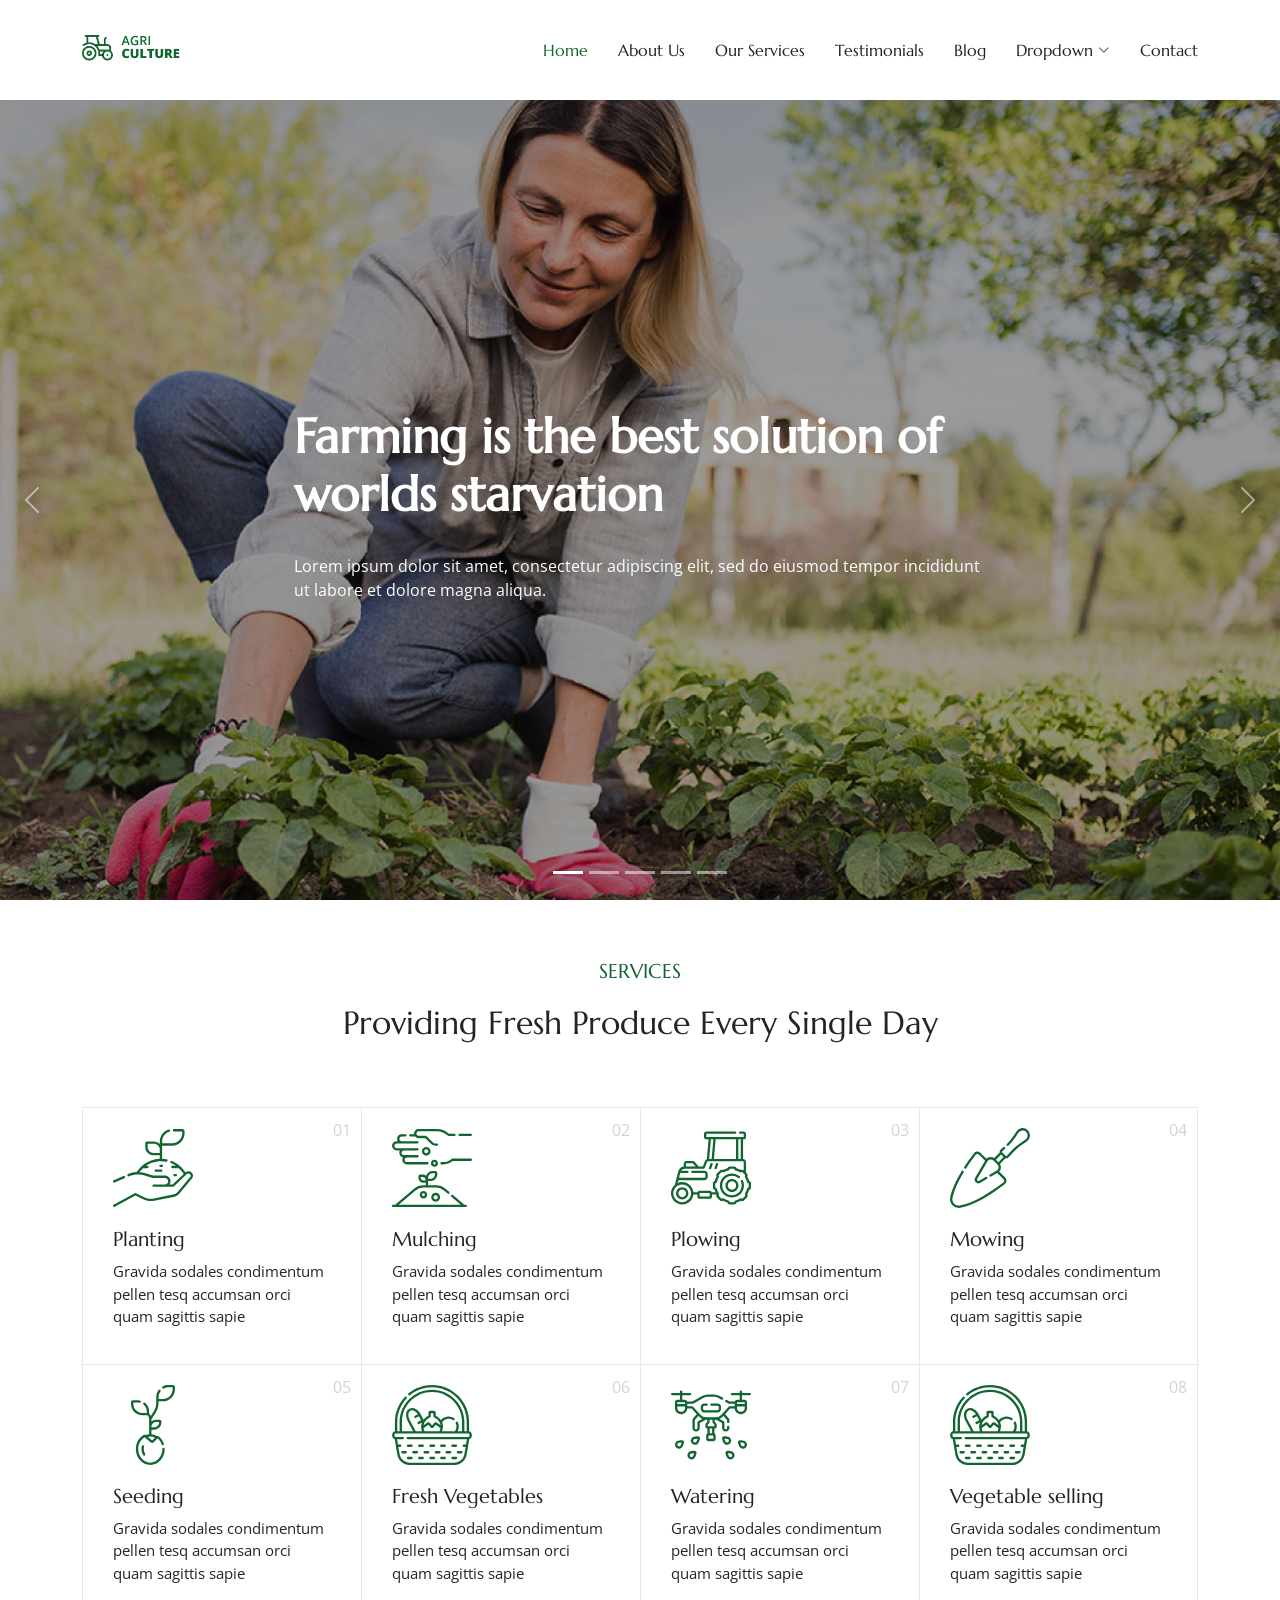
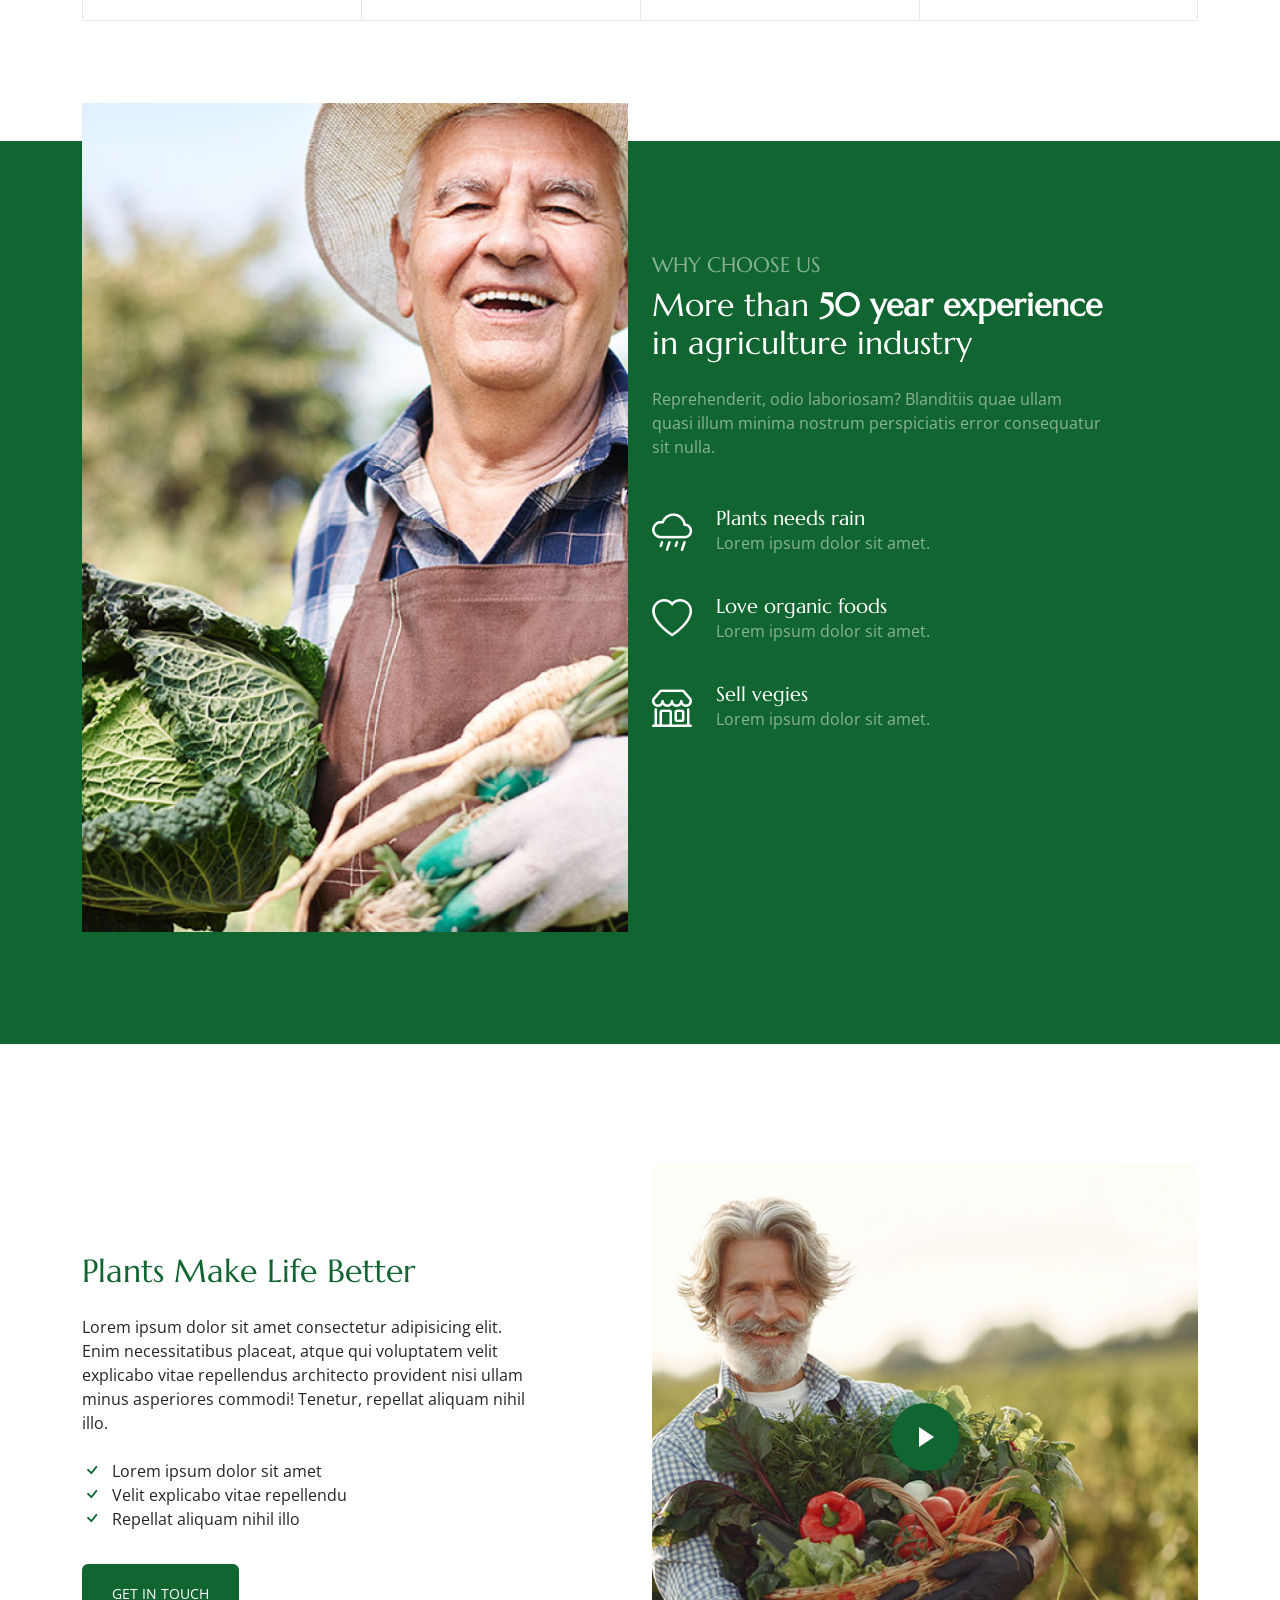
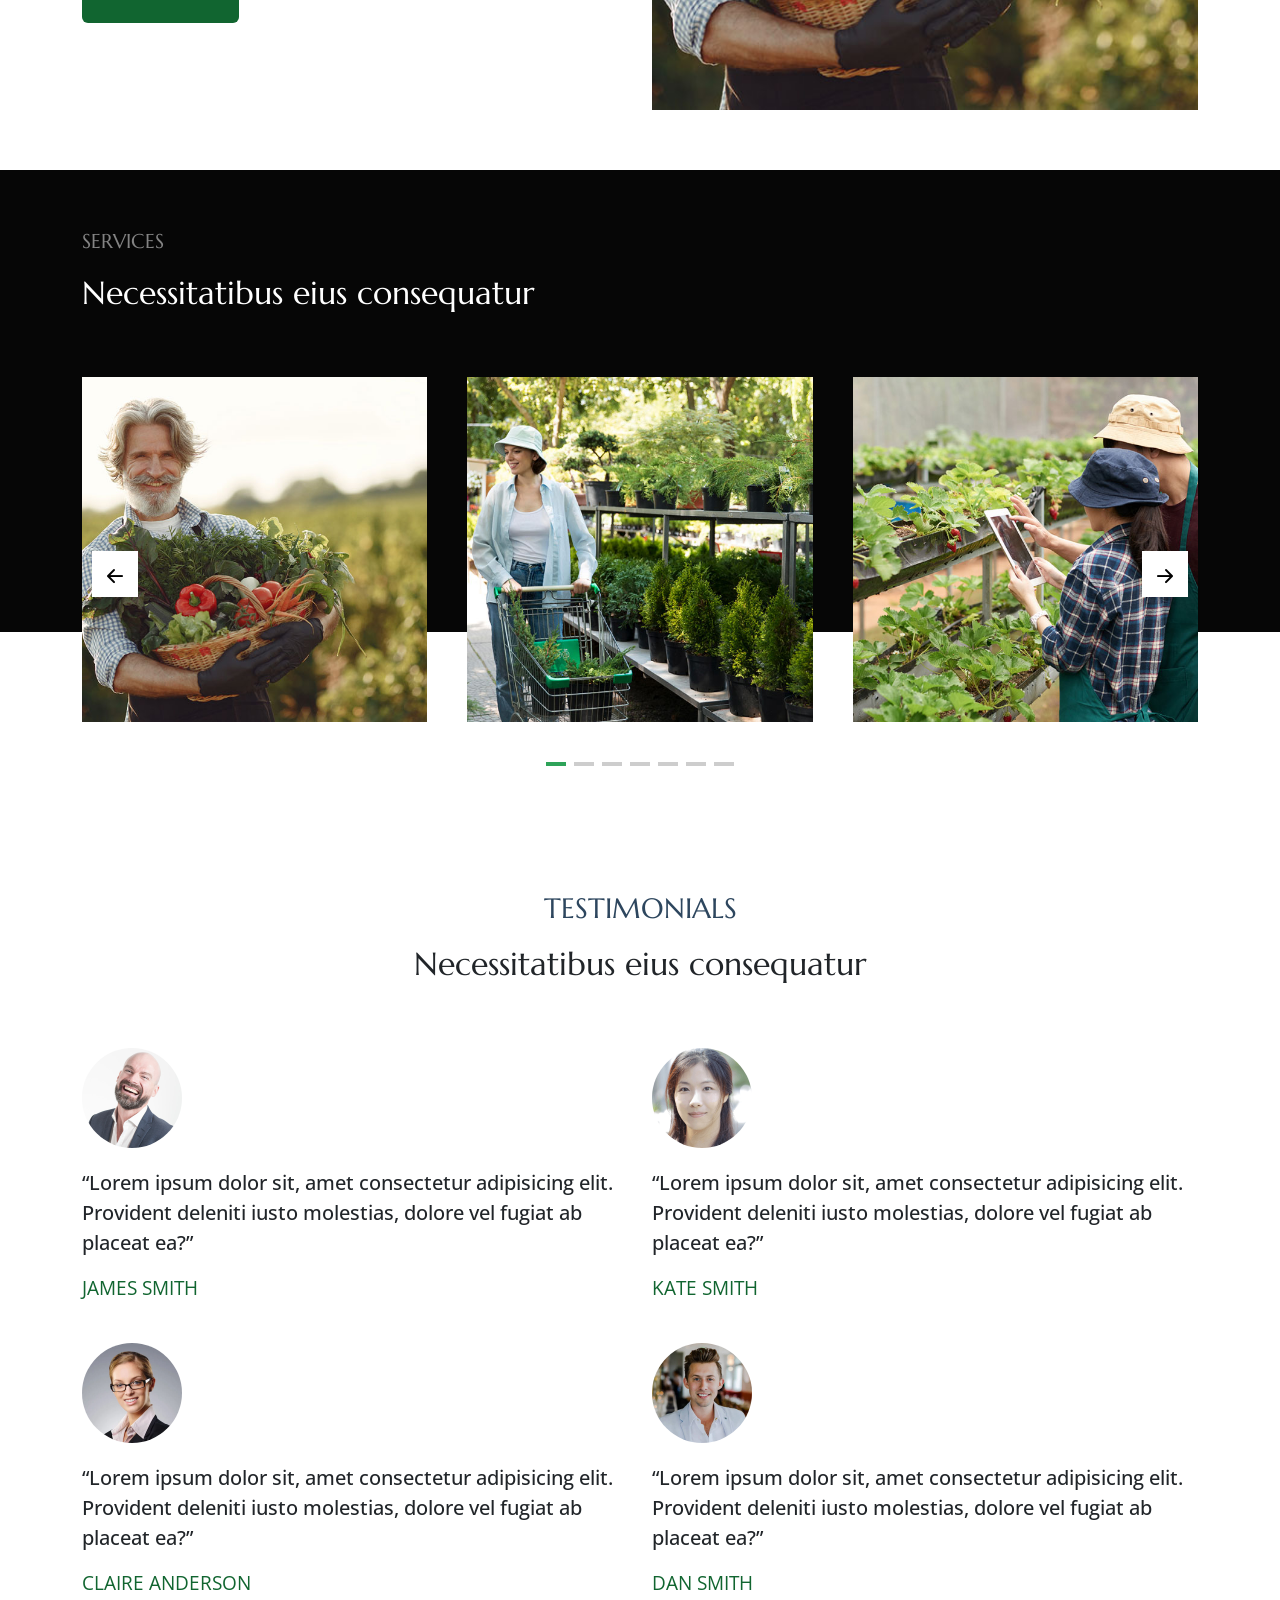
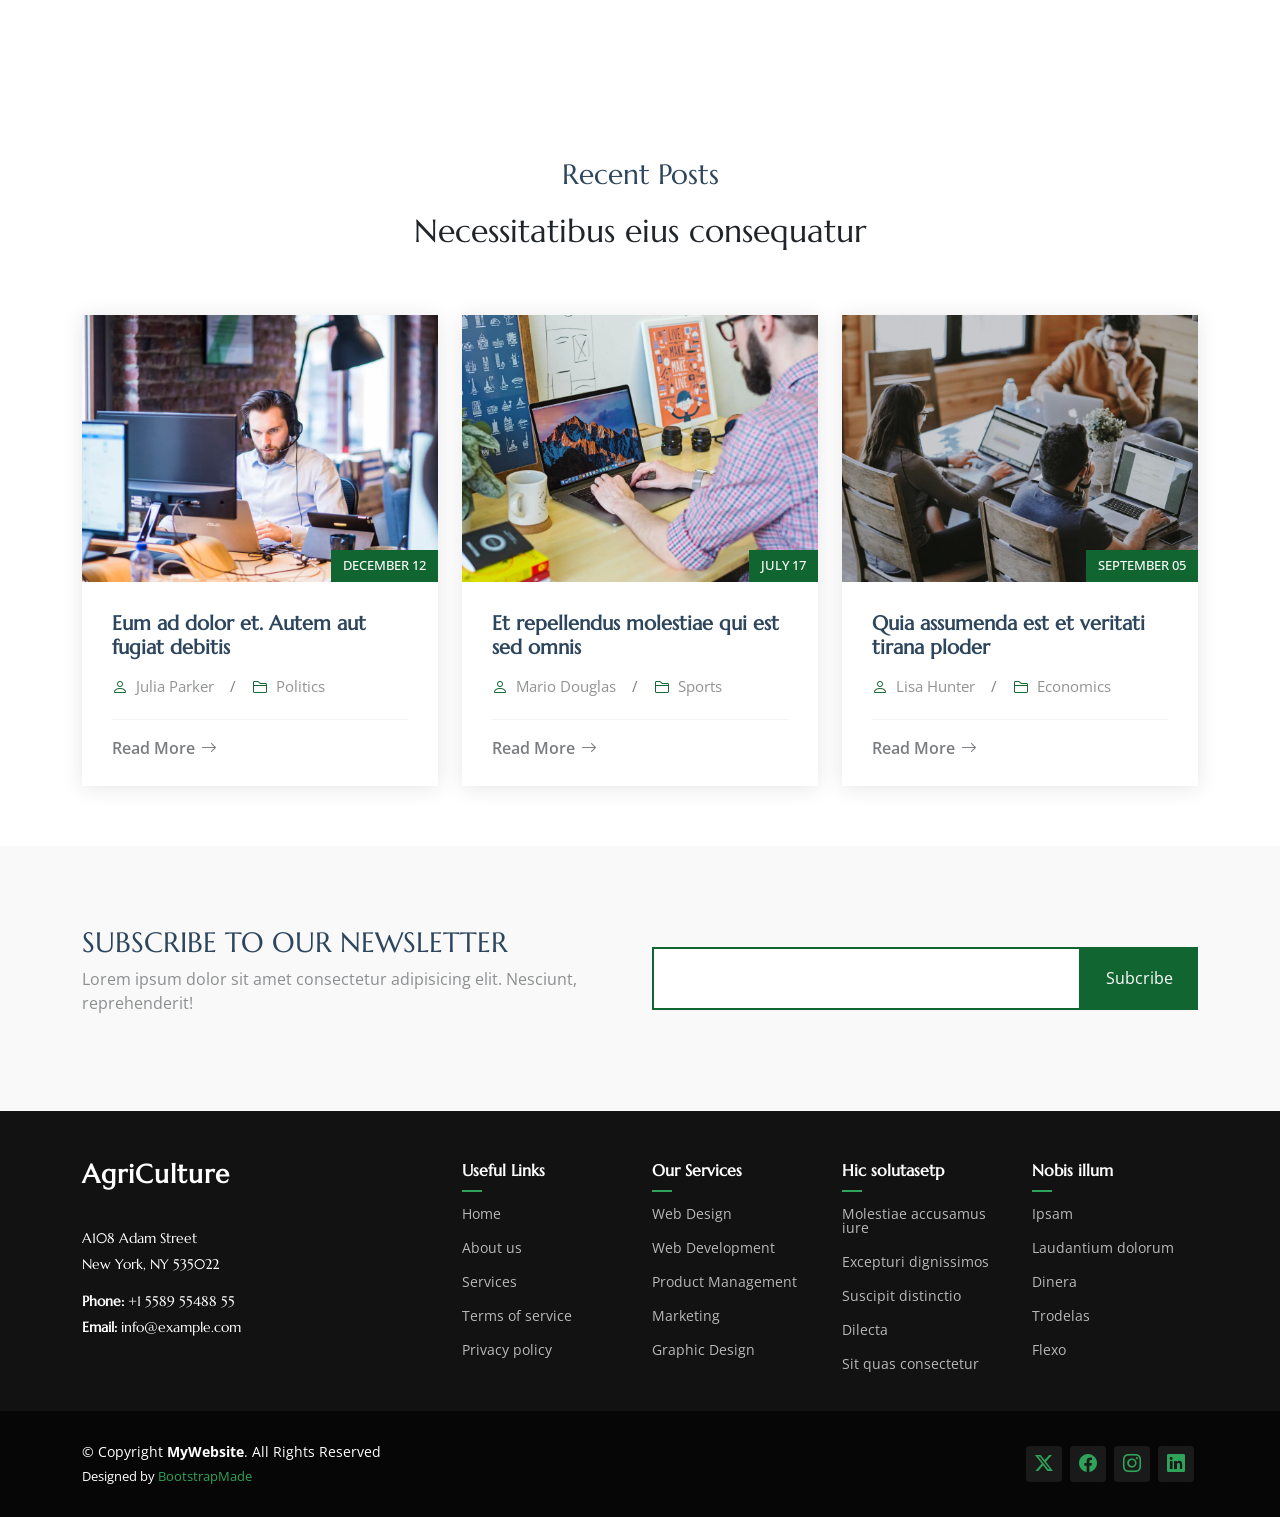
==== index.html @ e3c601e4 "main" ====
<!DOCTYPE html>
<html lang="en">

<head>
  <meta charset="utf-8">
  <meta content="width=device-width, initial-scale=1.0" name="viewport">
  <title>Index - AgriCulture Bootstrap Template</title>
  <meta content="" name="description">
  <meta content="" name="keywords">

  <!-- Favicons -->
  <link href="assets/img/favicon.png" rel="icon">
  <link href="assets/img/apple-touch-icon.png" rel="apple-touch-icon">

  <!-- Fonts -->
  <link href="https://fonts.googleapis.com" rel="preconnect">
  <link href="https://fonts.gstatic.com" rel="preconnect" crossorigin>
  <link href="https://fonts.googleapis.com/css2?family=Open+Sans:ital,wght@0,300;0,400;0,500;0,600;0,700;0,800;1,300;1,400;1,500;1,600;1,700;1,800&family=Marcellus:wght@400&display=swap" rel="stylesheet">

  <!-- Vendor CSS Files -->
  <link href="assets/vendor/bootstrap/css/bootstrap.min.css" rel="stylesheet">
  <link href="assets/vendor/bootstrap-icons/bootstrap-icons.css" rel="stylesheet">
  <link href="assets/vendor/aos/aos.css" rel="stylesheet">
  <link href="assets/vendor/swiper/swiper-bundle.min.css" rel="stylesheet">
  <link href="assets/vendor/glightbox/css/glightbox.min.css" rel="stylesheet">

  <!-- Main CSS File -->
  <link href="assets/css/main.css" rel="stylesheet">

  <!-- =======================================================
  * Template Name: AgriCulture
  * Template URL: https://bootstrapmade.com/agriculture-bootstrap-website-template/
  * Updated: Jun 29 2024 with Bootstrap v5.3.3
  * Author: BootstrapMade.com
  * License: https://bootstrapmade.com/license/
  ======================================================== -->
</head>

<body class="index-page">

  <header id="header" class="header d-flex align-items-center position-relative">
    <div class="container-fluid container-xl position-relative d-flex align-items-center justify-content-between">

      <a href="index.html" class="logo d-flex align-items-center">
        <!-- Uncomment the line below if you also wish to use an image logo -->
        <img src="assets/img/logo.png" alt="AgriCulture">
        <!-- <h1 class="sitename">AgriCulture</h1>  -->
      </a>

      <nav id="navmenu" class="navmenu">
        <ul>
          <li><a href="index.html" class="active">Home</a></li>
          <li><a href="about.html">About Us</a></li>
          <li><a href="services.html">Our Services</a></li>
          <li><a href="testimonials.html">Testimonials</a></li>
          <li><a href="blog.html">Blog</a></li>
          <li class="dropdown"><a href="#"><span>Dropdown</span> <i class="bi bi-chevron-down toggle-dropdown"></i></a>
            <ul>
              <li><a href="#">Dropdown 1</a></li>
              <li class="dropdown"><a href="#"><span>Deep Dropdown</span> <i class="bi bi-chevron-down toggle-dropdown"></i></a>
                <ul>
                  <li><a href="#">Deep Dropdown 1</a></li>
                  <li><a href="#">Deep Dropdown 2</a></li>
                  <li><a href="#">Deep Dropdown 3</a></li>
                  <li><a href="#">Deep Dropdown 4</a></li>
                  <li><a href="#">Deep Dropdown 5</a></li>
                </ul>
              </li>
              <li><a href="#">Dropdown 2</a></li>
              <li><a href="#">Dropdown 3</a></li>
              <li><a href="#">Dropdown 4</a></li>
            </ul>
          </li>
          <li><a href="contact.html">Contact</a></li>
        </ul>
        <i class="mobile-nav-toggle d-xl-none bi bi-list"></i>
      </nav>

    </div>
  </header>

  <main class="main">

    <!-- Hero Section -->
    <section id="hero" class="hero section dark-background">

      <div id="hero-carousel" class="carousel slide carousel-fade" data-bs-ride="carousel" data-bs-interval="5000">

        <div class="carousel-item active">
          <img src="assets/img/hero_1.jpg" alt="">
          <div class="carousel-container">
            <h2>Farming is the best solution of worlds starvation</h2>
            <p>Lorem ipsum dolor sit amet, consectetur adipiscing elit, sed do eiusmod tempor incididunt ut labore et dolore magna aliqua.</p>
          </div>
        </div><!-- End Carousel Item -->

        <div class="carousel-item">
          <img src="assets/img/hero_2.jpg" alt="">
          <div class="carousel-container">
            <h2>Organic vegetables is good for health</h2>
            <p>Nam libero tempore, cum soluta nobis est eligendi optio cumque nihil impedit quo minus id quod maxime placeat facere possimus.</p>
          </div>
        </div><!-- End Carousel Item -->

        <div class="carousel-item">
          <img src="assets/img/hero_3.jpg" alt="">
          <div class="carousel-container">
            <h2>Providing Fresh Produce Every Single Day</h2>
            <p>Beatae vitae dicta sunt explicabo. Nemo enim ipsam voluptatem quia voluptas sit aspernatur aut odit aut fugit.</p>
          </div>
        </div><!-- End Carousel Item -->

        <div class="carousel-item">
          <img src="assets/img/hero_4.jpg" alt="">
          <div class="carousel-container">
            <h2>Farming as a Passione</h2>
            <p>Neque porro quisquam est, qui dolorem ipsum quia dolor sit amet, consectetur, adipisci velit, sed quia non numquam eius.</p>
          </div>
        </div><!-- End Carousel Item -->

        <div class="carousel-item">
          <img src="assets/img/hero_5.jpg" alt="">
          <div class="carousel-container">
            <h2>Good Food For All</h2>
            <p>Lorem ipsum dolor sit amet, consectetur adipiscing elit, sed do eiusmod tempor incididunt ut labore et dolore magna aliqua.</p>
          </div>
        </div><!-- End Carousel Item -->

        <a class="carousel-control-prev" href="#hero-carousel" role="button" data-bs-slide="prev">
          <span class="carousel-control-prev-icon bi bi-chevron-left" aria-hidden="true"></span>
        </a>

        <a class="carousel-control-next" href="#hero-carousel" role="button" data-bs-slide="next">
          <span class="carousel-control-next-icon bi bi-chevron-right" aria-hidden="true"></span>
        </a>

        <ol class="carousel-indicators"></ol>

      </div>

    </section><!-- /Hero Section -->

    <!-- Services Section -->
    <section id="services" class="services section">

      <!-- Section Title -->
      <div class="container section-title" data-aos="fade-up">
        <h2>SERVICES</h2>
        <p>Providing Fresh Produce Every Single Day</p>
      </div><!-- End Section Title -->
      <div class="content">
        <div class="container">
          <div class="row g-0">
            <div class="col-lg-3 col-md-6">
              <div class="service-item">
                <span class="number">01</span>
                <div class="service-item-icon">
                  <svg xmlns="http://www.w3.org/2000/svg" version="1.1" xmlns:xlink="http://www.w3.org/1999/xlink" width="80" height="80" x="0" y="0" viewBox="0 0 509.435 509.435" style="enable-background: new 0 0 512 512" xml:space="preserve" class="">
                    <g>
                      <path d="M7.506 347.639c.994 0 2.005-.199 2.976-.619l62.037-26.857a7.5 7.5 0 0 0 3.903-9.862 7.5 7.5 0 0 0-9.862-3.903L4.523 333.255a7.501 7.501 0 0 0 2.983 14.384zM500.883 283.197c-10.953-10.952-28.175-11.423-39.689-1.267l-10.034-13.307c-19.783-26.239-46.1-46.623-76.103-58.948a7.5 7.5 0 0 0-5.699 13.875c11.136 4.575 21.708 10.382 31.567 17.249h-22.621c-4.143 0-7.5 3.358-7.5 7.5s3.357 7.5 7.5 7.5h41.188a169.382 169.382 0 0 1 19.691 21.855l11.048 14.652-71.171 67.597h-19.48a35.772 35.772 0 0 0 6.775-20.976c0-19.837-16.139-35.975-35.976-35.975h-75.023l-48.33-15.005a160.871 160.871 0 0 0-37.992-6.934l2.533-3.359a169.852 169.852 0 0 1 19.67-21.855h27.398c4.143 0 7.5-3.358 7.5-7.5s-3.357-7.5-7.5-7.5h-8.848a165.125 165.125 0 0 1 38.01-19.73c28.992-10.532 60.376-12.89 90.754-6.821a7.498 7.498 0 0 0 8.824-5.885 7.5 7.5 0 0 0-5.885-8.824 184.517 184.517 0 0 0-28.616-3.4v-83.727h64.189c43.49 0 78.872-35.382 78.872-78.872V22.488c0-8.712-7.088-15.801-15.801-15.801h-51.729c-4.143 0-7.5 3.358-7.5 7.5s3.357 7.5 7.5 7.5h51.729c.441 0 .801.359.801.801v11.051c0 35.219-28.653 63.872-63.872 63.872h-64.189V85.559c0-28.082 18.793-53.262 45.701-61.234a7.5 7.5 0 1 0-4.261-14.382c-15.972 4.732-30.338 14.681-40.451 28.015-10.46 13.79-15.988 30.25-15.988 47.601v16.416c-9.59-9.839-22.97-15.965-37.762-15.965h-43.432c-6.193 0-11.232 5.039-11.232 11.232v23.629c0 29.093 23.669 52.762 52.763 52.762h39.663v22.475a183.375 183.375 0 0 0-55.199 10.86c-32.974 11.978-61.705 33.297-83.085 61.653l-9.313 12.351a161.07 161.07 0 0 0-54.289 12.692 7.5 7.5 0 0 0-3.949 9.844 7.498 7.498 0 0 0 9.844 3.949c31.858-13.616 67.62-15.458 100.696-5.188l49.416 15.343c.72.224 1.47.337 2.224.337h76.161c11.566 0 20.976 9.409 20.976 20.975s-9.409 20.976-20.976 20.976h-71.803c-4.143 0-7.5 3.358-7.5 7.5s3.357 7.5 7.5 7.5h123.477a7.5 7.5 0 0 0 5.165-2.062l83.48-79.289c5.56-5.279 14.158-5.167 19.577.252a13.957 13.957 0 0 1 .853 18.9l-80.942 97.046a37.161 37.161 0 0 1-21.112 12.581L259.57 448.474c-20.377 4.113-41.89 1.365-60.575-7.739l-53.332-25.982a7.507 7.507 0 0 0-6.884.162L3.903 488.665a7.5 7.5 0 0 0 7.197 13.161l131.475-71.888 49.849 24.285c21.631 10.538 46.53 13.72 70.114 8.957l129.506-26.146a52.209 52.209 0 0 0 29.663-17.677l80.942-97.046c9.682-11.61 8.923-28.426-1.766-39.114zM258.212 158.634c-20.822 0-37.763-16.94-37.763-37.762V101.01h39.664c20.822 0 37.762 16.94 37.762 37.762v19.861h-39.663z" fill="currentColor" opacity="1" data-original="currentColor"></path>
                      <path d="M319.171 240.778a7.5 7.5 0 0 0-7.5-7.5h-9.43c-4.143 0-7.5 3.358-7.5 7.5s3.357 7.5 7.5 7.5h9.43a7.5 7.5 0 0 0 7.5-7.5zM272.068 264.08c-4.143 0-7.5 3.358-7.5 7.5s3.357 7.5 7.5 7.5h34.888c4.143 0 7.5-3.358 7.5-7.5s-3.357-7.5-7.5-7.5zM400.305 307.996c4.143 0 7.5-3.358 7.5-7.5s-3.357-7.5-7.5-7.5h-8.172c-4.143 0-7.5 3.358-7.5 7.5s3.357 7.5 7.5 7.5z" fill="currentColor" opacity="1" data-original="currentColor"></path>
                    </g>
                  </svg>
                </div>
                <div class="service-item-content">
                  <h3 class="service-heading">Planting</h3>
                  <p>
                    Gravida sodales condimentum pellen tesq accumsan orci quam
                    sagittis sapie
                  </p>
                </div>
              </div>
            </div>
            <div class="col-lg-3 col-md-6">
              <div class="service-item">
                <span class="number">02</span>
                <div class="service-item-icon">
                  <svg xmlns="http://www.w3.org/2000/svg" version="1.1" xmlns:xlink="http://www.w3.org/1999/xlink" width="80" height="80" x="0" y="0" viewBox="0 0 514.314 514.314" style="enable-background: new 0 0 512 512" xml:space="preserve" class="">
                    <g>
                      <path d="M434.176 51.297h72.639c4.143 0 7.5-3.358 7.5-7.5s-3.357-7.5-7.5-7.5h-72.639c-4.143 0-7.5 3.358-7.5 7.5s3.357 7.5 7.5 7.5zM117.994 54.791h30.852c5.47 6.605 13.729 10.82 22.955 10.82h42.865l35.886 35.886c8.246 8.246 19.209 12.787 30.869 12.787h8.32c4.143 0 7.5-3.358 7.5-7.5s-3.357-7.5-7.5-7.5h-8.32c-7.654 0-14.85-2.981-20.262-8.393l-38.083-38.083a7.5 7.5 0 0 0-5.304-2.197H171.8c-8.159 0-14.797-6.638-14.797-14.797s6.638-14.797 14.797-14.797h123.757a66.756 66.756 0 0 1 35.416 10.157l30.374 18.983a7.497 7.497 0 0 0 3.975 1.14h36.891c4.143 0 7.5-3.358 7.5-7.5s-3.357-7.5-7.5-7.5h-34.739l-28.551-17.843a81.742 81.742 0 0 0-43.365-12.437H171.801c-16.43 0-29.797 13.367-29.797 29.798 0 1.349.099 2.675.273 3.977h-24.283a7.5 7.5 0 1 0 0 14.999zM30.38 144.476h20.344a29.724 29.724 0 0 0-4.003 14.921c0 14.399 10.225 26.453 23.795 29.288a29.746 29.746 0 0 0-4.371 15.555c0 16.499 13.423 29.921 29.921 29.921h131.637a7.5 7.5 0 0 0 7.498-7.688 7.5 7.5 0 0 0-8.307-7.311H96.065c-8.228 0-14.921-6.694-14.921-14.921s6.693-14.921 14.921-14.921H163.9c4.143 0 7.5-3.358 7.5-7.5s-3.357-7.5-7.5-7.5H76.643c-8.228 0-14.922-6.694-14.922-14.921s6.694-14.921 14.922-14.921H163.9c4.143 0 7.5-3.358 7.5-7.5s-3.357-7.5-7.5-7.5H30.38c-8.228 0-14.921-6.694-14.921-14.921s6.693-14.921 14.921-14.921H163.9c4.143 0 7.5-3.358 7.5-7.5s-3.357-7.5-7.5-7.5H62.547c-8.228 0-14.921-6.694-14.921-14.921s6.693-14.921 14.921-14.921h23.485c4.143 0 7.5-3.358 7.5-7.5s-3.357-7.5-7.5-7.5H62.547c-16.498 0-29.921 13.423-29.921 29.921a29.719 29.719 0 0 0 4.003 14.921H30.38C13.882 84.636.459 98.059.459 114.557s13.423 29.919 29.921 29.919zM506.814 196.74H389.248a7.497 7.497 0 0 0-4.629 1.599l-5.613 4.403c-13.495 10.588-30.375 16.42-47.529 16.42h-12.272a7.5 7.5 0 0 0-8.309 7.5 7.5 7.5 0 0 0 7.5 7.5h13.081c20.496 0 40.664-6.967 56.788-19.618l3.574-2.804h114.976a7.5 7.5 0 1 0-.001-15z" fill="currentColor" opacity="1" data-original="currentColor" class=""></path>
                      <path d="M192.215 150.164c0 15.372 12.506 27.878 27.878 27.878s27.879-12.506 27.879-27.878-12.507-27.878-27.879-27.878-27.878 12.506-27.878 27.878zm40.757 0c0 7.101-5.777 12.878-12.879 12.878-7.101 0-12.878-5.777-12.878-12.878s5.777-12.878 12.878-12.878c7.101-.001 12.879 5.777 12.879 12.878zM273.049 203.771c-12.599 0-22.848 10.25-22.848 22.848s10.249 22.847 22.848 22.847 22.848-10.249 22.848-22.847-10.25-22.848-22.848-22.848zm0 30.695c-4.327 0-7.848-3.52-7.848-7.847s3.521-7.848 7.848-7.848 7.848 3.521 7.848 7.848-3.521 7.847-7.848 7.847zM474.178 493.298h-9.202l-73.199-62.323c-3.155-2.686-7.888-2.305-10.573.849s-2.305 7.887.849 10.572l59.785 50.902H43.105l108.164-92.092a77.855 77.855 0 0 1 50.423-18.558h81.558a77.851 77.851 0 0 1 50.423 18.558l24.029 20.458a7.498 7.498 0 0 0 10.573-.849 7.5 7.5 0 0 0-.849-10.572l-24.029-20.458a92.867 92.867 0 0 0-60.147-22.137h-51.158v-26.806h15.44c24.205 0 43.896-19.692 43.896-43.897v-8.808c0-6.785-5.52-12.305-12.305-12.305h-18.135c-19.99 0-36.891 13.437-42.174 31.749-5.716-4.945-13.156-7.947-21.29-7.947h-15.061c-6.942 0-12.591 5.648-12.591 12.592v7.399c0 17.97 14.619 32.589 32.589 32.589h14.629v15.433h-15.399a92.867 92.867 0 0 0-60.147 22.137L19.967 493.298H7.5c-4.143 0-7.5 3.358-7.5 7.5s3.357 7.5 7.5 7.5h466.678a7.5 7.5 0 0 0 0-15zM232.092 319.73c0-15.934 12.963-28.897 28.897-28.897h15.439v6.112c0 15.934-12.963 28.897-28.896 28.897h-15.44zm-16.978 17.485h-12.651c-9.698 0-17.589-7.89-17.589-17.589v-4.991h12.651c9.698 0 17.589 7.89 17.589 17.589z" fill="currentColor" opacity="1" data-original="currentColor" class=""></path>
                      <path d="M178.358 429.065c0 13.218 10.754 23.972 23.972 23.972s23.972-10.753 23.972-23.972-10.754-23.972-23.972-23.972-23.972 10.753-23.972 23.972zm32.944 0c0 4.947-4.024 8.972-8.972 8.972s-8.972-4.025-8.972-8.972 4.024-8.972 8.972-8.972 8.972 4.024 8.972 8.972zM252.23 445.536c0 15.706 12.777 28.484 28.483 28.484s28.484-12.778 28.484-28.484-12.778-28.484-28.484-28.484-28.483 12.778-28.483 28.484zm41.968 0c0 7.435-6.049 13.484-13.484 13.484s-13.483-6.049-13.483-13.484 6.049-13.484 13.483-13.484c7.435 0 13.484 6.049 13.484 13.484z" fill="currentColor" opacity="1" data-original="currentColor" class=""></path>
                    </g>
                  </svg>
                </div>
                <div class="service-item-content">
                  <h3 class="service-heading">Mulching</h3>
                  <p>
                    Gravida sodales condimentum pellen tesq accumsan orci quam
                    sagittis sapie
                  </p>
                </div>
              </div>
            </div>
            <div class="col-lg-3 col-md-6">
              <div class="service-item">
                <span class="number">03</span>
                <div class="service-item-icon">
                  <svg xmlns="http://www.w3.org/2000/svg" version="1.1" xmlns:xlink="http://www.w3.org/1999/xlink" width="80" height="80" x="0" y="0" viewBox="0 0 516.53 516.53" style="enable-background: new 0 0 512 512" xml:space="preserve" class="">
                    <g>
                      <path d="M504.085 341.447a113.617 113.617 0 0 0-11.524-27.805c3.866-6.212 3.104-14.506-2.288-19.897l-5.804-5.804v-67.388c0-10.907-8.398-19.878-19.066-20.817V73.099h4.012c8.301 0 15.054-6.753 15.054-15.054V37.599c0-8.301-6.753-15.054-15.054-15.054h-23.242a7.5 7.5 0 0 0 0 15l23.296.054-.054 20.5-241.554-.054.054-20.5H414.21a7.5 7.5 0 0 0 0-15H227.916c-8.301 0-15.054 6.753-15.054 15.054v20.446c0 8.301 6.753 15.054 15.054 15.054h14.719L231.27 201.13c-5.215 2.077-9.463 6.215-11.642 11.675l-14.014 35.128h-27.323l-24.417-28.857a16.73 16.73 0 0 0-12.795-5.936H99.071c-9.242 0-16.761 7.519-16.761 16.761v18.66a44.759 44.759 0 0 0-35.97 33.278L24.937 367.09C9.676 380.359 0 399.894 0 421.658c0 39.881 32.446 72.327 72.328 72.327 37.349 0 68.174-28.457 71.938-64.827h25.905v12.546c0 8.282 6.738 15.02 15.02 15.02h64.364c8.282 0 15.02-6.738 15.02-15.02v-12.546h29.374c-3.278 6.098-2.356 13.875 2.785 19.016l19.555 19.554a16 16 0 0 0 11.388 4.718c3.045 0 5.961-.839 8.506-2.431a113.556 113.556 0 0 0 27.808 11.525c1.662 7.123 8.064 12.445 15.686 12.445h27.655c7.602 0 13.99-5.293 15.672-12.441a113.582 113.582 0 0 0 27.814-11.525 15.986 15.986 0 0 0 8.514 2.427c4.302 0 8.346-1.675 11.388-4.717l19.555-19.555c5.396-5.396 6.156-13.7 2.29-19.901a113.607 113.607 0 0 0 11.522-27.801c7.123-1.662 12.445-8.064 12.445-15.686v-27.655c-.002-7.621-5.324-14.023-12.447-15.684zm-53.681-141.805h-15.681V73.099h15.681zM419.723 73.099v126.543h-142.46l11.233-126.543zm-146.286 0-11.233 126.543h-15.743l11.234-126.543zM99.071 228.14h42.008c.519 0 1.008.227 1.344.624l16.219 19.169H97.311v-18.032c0-.971.79-1.761 1.76-1.761zm-51.11 108.845h167.157c12.315 0 22.334-10.019 22.334-22.334v-16.152c0-12.315-10.019-22.334-22.334-22.334h-77.364a7.5 7.5 0 0 0 0 15h77.364c4.044 0 7.334 3.29 7.334 7.334v16.152c0 4.044-3.29 7.334-7.334 7.334H51.727l7.738-30.821h46.327a7.5 7.5 0 0 0 0-15h-40.76a29.774 29.774 0 0 1 24.779-13.231h120.886a7.5 7.5 0 0 0 6.966-4.721l15.897-39.849a5.883 5.883 0 0 1 5.49-3.721h224.51a5.916 5.916 0 0 1 5.91 5.91v52.522c-5.348-4.343-12.853-4.747-18.636-1.165a113.598 113.598 0 0 0-27.818-11.532c-1.662-7.123-8.063-12.445-15.685-12.445h-27.655c-7.602 0-13.99 5.294-15.672 12.441a113.583 113.583 0 0 0-27.818 11.527c-6.213-3.868-14.506-3.104-19.897 2.288l-19.555 19.555c-5.375 5.375-6.149 13.637-2.28 19.884a113.572 113.572 0 0 0-11.531 27.818c-7.123 1.662-12.445 8.063-12.445 15.685v27.655c0 7.602 5.293 13.99 12.441 15.672 1.242 4.67 2.784 9.24 4.603 13.699h-24.12c-2.277-5.402-7.626-9.204-13.847-9.204h-64.364c-6.221 0-11.569 3.802-13.847 9.204h-27.078c-3.764-36.371-34.589-64.828-71.938-64.828a71.896 71.896 0 0 0-28.994 6.086zm24.367 142c-31.61 0-57.328-25.717-57.328-57.327s25.717-57.328 57.328-57.328 57.327 25.717 57.327 57.328-25.717 57.327-57.327 57.327zm177.24-37.262h-.013l-64.384-.02.02-21.75 64.384.02zm251.962-56.937c0 .609-.496 1.105-1.189 1.105-4.816 0-8.956 3.287-10.065 7.992a98.695 98.695 0 0 1-12.139 29.288c-2.543 4.113-1.939 9.365 1.447 12.75l.084.084a1.105 1.105 0 0 1 0 1.562l-19.555 19.555a1.085 1.085 0 0 1-.781.323c-.208 0-.514-.056-.761-.303a3.326 3.326 0 0 0-.084-.084c-3.406-3.407-8.658-4.01-12.77-1.467a98.657 98.657 0 0 1-29.288 12.138c-4.706 1.11-7.992 5.25-7.992 10.15 0 .609-.496 1.105-1.104 1.105h-27.655c-.609 0-1.105-.496-1.105-1.189 0-4.816-3.287-8.956-7.992-10.066a98.69 98.69 0 0 1-29.287-12.137 10.35 10.35 0 0 0-5.455-1.561c-2.68 0-5.338 1.049-7.38 3.091a1.085 1.085 0 0 1-.781.323c-.208 0-.513-.056-.781-.324l-19.555-19.555c-.431-.431-.431-1.132.064-1.627 3.406-3.406 4.009-8.657 1.466-12.77a98.66 98.66 0 0 1-12.138-29.287c-1.11-4.706-5.25-7.992-10.15-7.992a1.107 1.107 0 0 1-1.105-1.105V357.13c0-.609.496-1.104 1.189-1.104 4.816 0 8.956-3.287 10.066-7.992a98.661 98.661 0 0 1 12.138-29.288c2.542-4.112 1.939-9.364-1.531-12.833a1.106 1.106 0 0 1 0-1.563l19.555-19.555c.431-.431 1.132-.431 1.626.064 3.407 3.408 8.658 4.011 12.77 1.467a98.666 98.666 0 0 1 29.288-12.138c4.706-1.11 7.992-5.25 7.992-10.15 0-.609.496-1.105 1.105-1.105h27.655c.609 0 1.104.496 1.104 1.189 0 4.816 3.287 8.956 7.992 10.066a98.664 98.664 0 0 1 29.288 12.139c4.113 2.543 9.365 1.939 12.833-1.531a1.107 1.107 0 0 1 1.563 0l19.555 19.555c.431.431.431 1.132-.062 1.625-3.408 3.406-4.012 8.658-1.468 12.771a98.666 98.666 0 0 1 12.138 29.288c1.11 4.706 5.25 7.992 10.066 7.992h.084c.609 0 1.105.496 1.105 1.104z" fill="currentColor" opacity="1" data-original="currentColor" class=""></path>
                      <path d="M454.895 335.721a7.5 7.5 0 0 0-3.834 9.889 62.412 62.412 0 0 1 5.335 25.349c0 34.678-28.213 62.891-62.891 62.891s-62.891-28.213-62.891-62.891c0-34.679 28.213-62.892 62.891-62.892a62.934 62.934 0 0 1 40.397 14.703 7.5 7.5 0 0 0 10.566-.923 7.5 7.5 0 0 0-.923-10.566 77.96 77.96 0 0 0-50.041-18.213c-42.949 0-77.891 34.942-77.891 77.892 0 42.949 34.942 77.891 77.891 77.891s77.891-34.942 77.891-77.891c0-10.895-2.224-21.46-6.611-31.403a7.5 7.5 0 0 0-9.889-3.836zM72.328 381.807c-21.974 0-39.851 17.877-39.851 39.851s17.877 39.851 39.851 39.851 39.851-17.877 39.851-39.851-17.878-39.851-39.851-39.851zm0 64.702c-13.703 0-24.851-11.148-24.851-24.851s11.148-24.851 24.851-24.851 24.851 11.148 24.851 24.851-11.149 24.851-24.851 24.851z" fill="currentColor" opacity="1" data-original="currentColor" class=""></path>
                      <path d="M393.504 328.829c-23.23 0-42.13 18.899-42.13 42.13 0 23.23 18.899 42.129 42.13 42.129s42.13-18.899 42.13-42.129-18.9-42.13-42.13-42.13zm0 69.26c-14.959 0-27.13-12.17-27.13-27.129s12.17-27.13 27.13-27.13 27.13 12.17 27.13 27.13c0 14.958-12.171 27.129-27.13 27.129zM249.861 265.585a7.487 7.487 0 0 0 2.663.491 7.503 7.503 0 0 0 7.013-4.838l9.438-24.841a7.5 7.5 0 0 0-14.022-5.328l-9.438 24.841a7.499 7.499 0 0 0 4.346 9.675zM285.384 265.585a7.487 7.487 0 0 0 2.663.491 7.502 7.502 0 0 0 7.012-4.838l9.439-24.841a7.5 7.5 0 0 0-4.347-9.675 7.5 7.5 0 0 0-9.675 4.347l-9.439 24.841a7.5 7.5 0 0 0 4.347 9.675z" fill="currentColor" opacity="1" data-original="currentColor" class=""></path>
                    </g>
                  </svg>
                </div>
                <div class="service-item-content">
                  <h3 class="service-heading">Plowing</h3>
                  <p>
                    Gravida sodales condimentum pellen tesq accumsan orci quam
                    sagittis sapie
                  </p>
                </div>
              </div>
            </div>
            <div class="col-lg-3 col-md-6">
              <div class="service-item">
                <span class="number">04</span>
                <div class="service-item-icon">
                  <svg xmlns="http://www.w3.org/2000/svg" version="1.1" xmlns:xlink="http://www.w3.org/1999/xlink" width="80" height="80" x="0" y="0" viewBox="0 0 509.389 509.389" style="enable-background: new 0 0 512 512" xml:space="preserve" class="">
                    <g>
                      <path d="M495.69 14.267A46.636 46.636 0 0 0 458.364.766a46.637 46.637 0 0 0-34.257 20.05l-24.614 35.749a309.594 309.594 0 0 1-37.289 44.521 7.5 7.5 0 0 0 10.544 10.668 324.596 324.596 0 0 0 39.1-46.684l24.614-35.749a31.674 31.674 0 0 1 23.268-13.618 31.66 31.66 0 0 1 25.354 9.17 31.681 31.681 0 0 1 9.171 25.355 31.679 31.679 0 0 1-13.618 23.267l-35.75 24.615a324.066 324.066 0 0 0-59.859 53.246l-22.502 25.667a5.412 5.412 0 0 1-3.933 1.86c-1.518.071-2.966-.518-4.047-1.599l-21.873-21.872c-1.081-1.082-1.649-2.52-1.599-4.048s.711-2.925 1.86-3.933l15.802-13.854a7.5 7.5 0 0 0-9.889-11.279l-15.802 13.854a20.546 20.546 0 0 0-6.964 14.719 20.37 20.37 0 0 0 .64 5.69l-35.241 35.241c-7.726-5.323-17.119-7.656-26.65-6.449-8.734 1.104-16.614 5.058-22.612 11.157l-37.903-37.903a28.552 28.552 0 0 0-22.3-8.292 28.547 28.547 0 0 0-20.847 11.457c-23.749 31.972-43.447 60.009-60.222 85.713a7.5 7.5 0 0 0 6.275 11.6 7.495 7.495 0 0 0 6.288-3.402c16.606-25.447 36.135-53.239 59.7-84.966a13.562 13.562 0 0 1 9.903-5.441 13.585 13.585 0 0 1 10.595 3.939l39.789 39.789-63.489 107.398c-5.606 9.484-4.179 21.121 3.554 28.957 4.724 4.785 10.89 7.271 17.211 7.271 4.233-.001 8.536-1.115 12.519-3.399l40.792-24.114a7.499 7.499 0 1 0-7.632-12.912l-40.706 24.064c-4.745 2.723-9.055 1.038-11.506-1.446-1.129-1.144-4.561-5.302-1.318-10.787L239.37 211.63c3.736-6.32 10.058-10.474 17.342-11.395 7.292-.918 14.44 1.529 19.633 6.722l25.938 25.938c5.187 5.186 7.654 12.36 6.771 19.686-.878 7.28-4.911 13.598-10.99 17.288l-44.019 26.021a7.5 7.5 0 0 0 7.632 12.912l38.725-22.893 40.397 40.396a13.558 13.558 0 0 1 3.938 10.564 13.606 13.606 0 0 1-5.428 9.926c-54.818 40.993-97.27 69.301-137.646 91.785-50.099 27.898-95.647 45.713-139.25 54.462-13.202 2.648-26.235-1.337-35.759-10.935a40.033 40.033 0 0 1-10.799-36.472c10.129-48.517 33.232-101.845 70.63-163.033a7.501 7.501 0 0 0-12.799-7.823c-38.309 62.679-62.028 117.563-72.515 167.79-3.796 18.186 1.75 36.916 14.835 50.103 10.368 10.45 24.27 16.146 38.625 16.145 3.564 0 7.159-.352 10.732-1.068 45.149-9.06 92.12-27.398 143.597-56.063 40.984-22.823 83.956-51.469 139.331-92.878a28.597 28.597 0 0 0 11.407-20.864 28.554 28.554 0 0 0-8.292-22.245l-38.525-38.525c6.079-6.031 10.002-13.987 11.063-22.799 1.106-9.18-1.037-18.215-5.937-25.753l35.39-35.39a20.4 20.4 0 0 0 5.022.654 20.546 20.546 0 0 0 15.384-6.975l22.502-25.667a309.032 309.032 0 0 1 57.086-50.779l35.749-24.614a46.635 46.635 0 0 0 20.05-34.256 46.63 46.63 0 0 0-13.5-37.328zM340.732 184.685l-32.723 32.723-15.459-15.459 32.723-32.723z" fill="currentColor" opacity="1" data-original="currentColor"></path>
                    </g>
                  </svg>
                </div>
                <div class="service-item-content">
                  <h3 class="service-heading">Mowing</h3>
                  <p>
                    Gravida sodales condimentum pellen tesq accumsan orci quam
                    sagittis sapie
                  </p>
                </div>
              </div>
            </div>

            <div class="col-lg-3 col-md-6">
              <div class="service-item">
                <span class="number">05</span>
                <div class="service-item-icon">
                  <svg xmlns="http://www.w3.org/2000/svg" version="1.1" xmlns:xlink="http://www.w3.org/1999/xlink" width="80" height="80" x="0" y="0" viewBox="0 0 513.089 513.089" style="enable-background: new 0 0 512 512" xml:space="preserve" class="">
                    <g>
                      <path d="M194.209 386.877a7.497 7.497 0 0 0-9.15 5.363 75.07 75.07 0 0 0-2.428 18.947c0 13.789 3.615 27 10.454 38.204a7.494 7.494 0 0 0 10.308 2.495 7.5 7.5 0 0 0 2.494-10.309c-5.401-8.851-8.257-19.359-8.257-30.39a60.09 60.09 0 0 1 1.941-15.16 7.497 7.497 0 0 0-5.362-9.15z" fill="currentColor" opacity="1" data-original="currentColor"></path>
                      <path d="M382.56 0h-27.319c-12.654 0-25.236 3.119-36.386 9.021a7.5 7.5 0 0 0 7.018 13.258c9.124-4.83 19.005-7.278 29.368-7.278h27.222v12.022c0 34.679-28.213 62.892-62.892 62.892h-27.222V77.893c0-13.309 4.12-26.038 11.914-36.811a7.5 7.5 0 0 0-12.153-8.793c-9.657 13.347-14.762 29.117-14.762 45.604V119.154a88.294 88.294 0 0 1-14.296 48.23l-20.501 31.543a46.65 46.65 0 0 0-9.615-13.916l-1.273-1.273v-14.053c0-21.604-9.58-41.872-26.284-55.608a7.5 7.5 0 0 0-9.528 11.586c13.226 10.876 20.812 26.922 20.812 44.022v9.66h-29.069c-31.412 0-56.968-25.556-56.968-56.968v-9.66h29.069c3.454 0 6.976.329 10.467.977a7.5 7.5 0 0 0 2.738-14.748 72.57 72.57 0 0 0-13.205-1.229h-31.883c-6.72 0-12.187 5.467-12.187 12.186v12.474c0 39.684 32.284 71.968 71.968 71.968h33.463l1.273 1.273c5.979 5.979 9.271 13.927 9.271 22.381v98.306a79.003 79.003 0 0 0-21.446 5.114c-4.152-2.798-9.597-3.045-13.983-.509-30.558 17.671-49.541 52.263-49.541 90.277 0 56.188 41.481 101.901 92.47 101.901s92.47-45.713 92.47-101.901c0-.237-.004-.473-.009-.709l-.005-.334a7.5 7.5 0 0 0-7.499-7.433h-.068a7.5 7.5 0 0 0-7.433 7.567l.014.909c0 47.917-34.753 86.901-77.47 86.901s-77.47-38.984-77.47-86.901c0-32.212 15.656-61.449 40.948-76.643l40.182 34.094c5.225 4.433 13.1 4.099 17.929-.761l25.512-25.668c11.649 10.022 20.473 23.408 25.562 38.809a7.496 7.496 0 0 0 9.475 4.768 7.5 7.5 0 0 0 4.768-9.474c-6.15-18.613-17.027-34.756-31.454-46.681-4.011-3.317-9.358-3.923-13.824-1.93-10.53-6.377-22.136-10.243-34.128-11.384v-29.695h18.365c25.013 0 45.362-20.35 45.362-45.362v-7.928c0-6.115-4.975-11.089-11.089-11.089h-22.276c-11.667 0-22.318 4.429-30.362 11.693v-13.713l29.028-44.665a103.263 103.263 0 0 0 16.72-56.404v-14.239h27.222c42.949 0 77.892-34.942 77.892-77.892v-12.12C397.462 6.685 390.777 0 382.56 0zM251.211 356.136l-27.468-23.306a63.694 63.694 0 0 1 15.358-1.884c10.366 0 20.534 2.525 29.851 7.34zm25.752-118.894h18.365v4.017c0 16.742-13.62 30.362-30.362 30.362h-18.365v-4.017c0-16.741 13.62-30.362 30.362-30.362z" fill="currentColor" opacity="1" data-original="currentColor"></path>
                    </g>
                  </svg>
                </div>
                <div class="service-item-content">
                  <h3 class="service-heading">Seeding</h3>
                  <p>
                    Gravida sodales condimentum pellen tesq accumsan orci quam
                    sagittis sapie
                  </p>
                </div>
              </div>
            </div>
            <div class="col-lg-3 col-md-6">
              <div class="service-item">
                <span class="number">06</span>
                <div class="service-item-icon">
                  <svg xmlns="http://www.w3.org/2000/svg" version="1.1" xmlns:xlink="http://www.w3.org/1999/xlink" width="80" height="80" x="0" y="0" viewBox="0 0 511.67 511.67" style="enable-background: new 0 0 512 512" xml:space="preserve" class="">
                    <g>
                      <path d="M492.96 296.401v-59.276c0-63.338-24.665-122.886-69.452-167.673C378.721 24.666 319.174 0 255.835 0c-54.517 0-107.757 18.967-149.914 53.407a7.5 7.5 0 1 0 9.491 11.616C154.896 32.765 204.767 15 255.835 15c59.332 0 115.112 23.105 157.066 65.059 41.953 41.954 65.059 97.734 65.059 157.066v58.7h-15v-58.7C462.96 122.916 370.044 30 255.835 30S48.71 122.916 48.71 237.125v58.7h-15v-58.7c0-56.142 21.01-109.737 59.158-150.913a7.502 7.502 0 0 0-11.004-10.195C41.139 119.975 18.71 177.19 18.71 237.125v59.276c-10.029 2.3-17.535 11.291-17.535 22.008v5.81c0 10.194 6.791 18.828 16.085 21.627l16.782 99.17c6.535 38.622 39.71 66.654 78.882 66.654h285.822c39.172 0 72.347-28.032 78.882-66.654l16.782-99.17c9.294-2.798 16.085-11.432 16.085-21.627v-5.81c0-10.717-7.506-19.708-17.535-22.008zM63.71 237.125C63.71 131.187 149.896 45 255.835 45S447.96 131.187 447.96 237.125v58.7h-27.888a64.77 64.77 0 0 0 7.259-29.747c0-9.561-2.046-18.787-6.081-27.423a7.5 7.5 0 0 0-13.59 6.35c3.1 6.633 4.671 13.723 4.671 21.073a49.851 49.851 0 0 1-9.875 29.747h-82.073a68.421 68.421 0 0 0 3.912-22.766l-.003-.369a10.737 10.737 0 0 0 2.441-7.707l-.074-.952a81.022 81.022 0 0 0-6.053-25.058c9.161-14.126 24.883-22.763 41.856-22.763a49.676 49.676 0 0 1 26.83 7.844 7.5 7.5 0 0 0 8.086-12.634 64.65 64.65 0 0 0-34.916-10.21c-19.407 0-37.547 8.686-49.744 23.261a81.08 81.08 0 0 0-25.89-24.171l-7.325-4.298v-19.86c0-6.111-4.972-11.083-11.083-11.083h-24.17c-6.111 0-11.083 4.972-11.083 11.083v19.86l-7.325 4.298a81.067 81.067 0 0 0-24.083 21.633l-21.606-40.574a68.923 68.923 0 0 0-37.588-32.526 39.21 39.21 0 0 0-31.641 2.285 39.215 39.215 0 0 0-19.556 24.977 68.922 68.922 0 0 0 6.006 49.343l37.481 70.388H63.71zm88.14 58.7-41.235-77.438a53.95 53.95 0 0 1-4.701-38.625c1.687-6.691 5.971-12.162 12.061-15.405 6.091-3.244 13.022-3.745 19.516-1.409a53.936 53.936 0 0 1 28.384 23.614L146.29 196.99a7.5 7.5 0 0 0 7.051 13.241l19.627-10.451 13.619 25.575-19.627 10.451a7.5 7.5 0 0 0 7.051 13.241l17.809-9.483a81.015 81.015 0 0 0-5.807 24.466l-.074.961a10.774 10.774 0 0 0 1.468 6.319c-.018.6-.03 1.185-.03 1.752a68.427 68.427 0 0 0 3.914 22.766H151.85zm116.357-89.059 11.029 6.472a66.163 66.163 0 0 1 31.323 43.794l-23.74-16.479a13.027 13.027 0 0 0-17.511 2.36l-12.974 15.524-12.974-15.525c-2.59-3.099-6.283-4.719-10.029-4.719-2.584 0-5.193.771-7.481 2.359l-23.74 16.478a66.163 66.163 0 0 1 31.323-43.794l11.029-6.472a7.5 7.5 0 0 0 3.704-6.469v-20.238h16.336v20.238a7.504 7.504 0 0 0 3.705 6.471zm-60.729 89.059a53.472 53.472 0 0 1-5.062-20.774c.171-.105.342-.21.509-.326l30.046-20.854 15.047 18.007c2.065 2.471 5.097 3.888 8.317 3.888s6.252-1.417 8.317-3.888v-.001l15.047-18.006 29.574 20.527a53.458 53.458 0 0 1-5.081 21.428h-96.714zm288.017 28.394c0 4.182-3.402 7.584-7.584 7.584H101.084c-4.143 0-7.5 3.358-7.5 7.5s3.357 7.5 7.5 7.5h377.952l-5.751 33.987h-14.299c-4.143 0-7.5 3.358-7.5 7.5s3.357 7.5 7.5 7.5h11.76l-7.907 46.723a64.83 64.83 0 0 1-64.093 54.157H112.924a64.83 64.83 0 0 1-64.093-54.157l-7.907-46.723h11.76c4.143 0 7.5-3.358 7.5-7.5s-3.357-7.5-7.5-7.5H38.386l-5.751-33.987h36.487c4.143 0 7.5-3.358 7.5-7.5s-3.357-7.5-7.5-7.5H23.759c-4.182 0-7.584-3.402-7.584-7.584v-5.81c0-4.182 3.402-7.584 7.584-7.584h464.152c4.182 0 7.584 3.402 7.584 7.584z" fill="currentColor" opacity="1" data-original="currentColor"></path>
                      <path d="M246.338 395.79h21.993c4.143 0 7.5-3.358 7.5-7.5s-3.357-7.5-7.5-7.5h-21.993c-4.143 0-7.5 3.358-7.5 7.5s3.357 7.5 7.5 7.5zM174.455 395.79h21.994c4.143 0 7.5-3.358 7.5-7.5s-3.357-7.5-7.5-7.5h-21.994c-4.143 0-7.5 3.358-7.5 7.5s3.357 7.5 7.5 7.5zM102.573 395.79h21.994c4.143 0 7.5-3.358 7.5-7.5s-3.357-7.5-7.5-7.5h-21.994a7.5 7.5 0 0 0 0 15zM315.221 395.79h21.994c4.143 0 7.5-3.358 7.5-7.5s-3.357-7.5-7.5-7.5h-21.994c-4.143 0-7.5 3.358-7.5 7.5s3.357 7.5 7.5 7.5zM387.103 395.79h21.994c4.143 0 7.5-3.358 7.5-7.5s-3.357-7.5-7.5-7.5h-21.994c-4.143 0-7.5 3.358-7.5 7.5s3.357 7.5 7.5 7.5zM246.338 474.186h21.993c4.143 0 7.5-3.358 7.5-7.5s-3.357-7.5-7.5-7.5h-21.993c-4.143 0-7.5 3.358-7.5 7.5s3.357 7.5 7.5 7.5zM174.455 474.186h21.994c4.143 0 7.5-3.358 7.5-7.5s-3.357-7.5-7.5-7.5h-21.994c-4.143 0-7.5 3.358-7.5 7.5s3.357 7.5 7.5 7.5zM102.573 474.186h21.994c4.143 0 7.5-3.358 7.5-7.5s-3.357-7.5-7.5-7.5h-21.994a7.5 7.5 0 0 0 0 15zM337.215 459.186h-21.994c-4.143 0-7.5 3.358-7.5 7.5s3.357 7.5 7.5 7.5h21.994a7.5 7.5 0 0 0 0-15zM387.103 474.186h21.994c4.143 0 7.5-3.358 7.5-7.5s-3.357-7.5-7.5-7.5h-21.994c-4.143 0-7.5 3.358-7.5 7.5s3.357 7.5 7.5 7.5zM273.606 430.229a7.5 7.5 0 0 0 7.5 7.5H303.1c4.143 0 7.5-3.358 7.5-7.5s-3.357-7.5-7.5-7.5h-21.994a7.5 7.5 0 0 0-7.5 7.5zM201.725 430.229a7.5 7.5 0 0 0 7.5 7.5h21.994c4.143 0 7.5-3.358 7.5-7.5s-3.357-7.5-7.5-7.5h-21.994a7.5 7.5 0 0 0-7.5 7.5zM129.843 430.229a7.5 7.5 0 0 0 7.5 7.5h21.993c4.143 0 7.5-3.358 7.5-7.5s-3.357-7.5-7.5-7.5h-21.993a7.5 7.5 0 0 0-7.5 7.5zM87.454 422.729H67.46c-4.143 0-7.5 3.358-7.5 7.5s3.357 7.5 7.5 7.5h19.994c4.143 0 7.5-3.358 7.5-7.5s-3.357-7.5-7.5-7.5zM342.49 430.229a7.5 7.5 0 0 0 7.5 7.5h21.993c4.143 0 7.5-3.358 7.5-7.5s-3.357-7.5-7.5-7.5H349.99a7.5 7.5 0 0 0-7.5 7.5zM414.372 430.229a7.5 7.5 0 0 0 7.5 7.5h21.994c4.143 0 7.5-3.358 7.5-7.5s-3.357-7.5-7.5-7.5h-21.994a7.5 7.5 0 0 0-7.5 7.5z" fill="currentColor" opacity="1" data-original="currentColor"></path>
                    </g>
                  </svg>
                </div>
                <div class="service-item-content">
                  <h3 class="service-heading">Fresh Vegetables</h3>
                  <p>
                    Gravida sodales condimentum pellen tesq accumsan orci quam
                    sagittis sapie
                  </p>
                </div>
              </div>
            </div>
            <div class="col-lg-3 col-md-6">
              <div class="service-item">
                <span class="number">07</span>
                <div class="service-item-icon">
                  <svg xmlns="http://www.w3.org/2000/svg" version="1.1" xmlns:xlink="http://www.w3.org/1999/xlink" width="80" height="80" x="0" y="0" viewBox="0 0 512.805 512.805" style="enable-background: new 0 0 512 512" xml:space="preserve" class="">
                    <g>
                      <path d="M505.305 50.503h-50.094v-7.141c0-4.143-3.357-7.5-7.5-7.5s-7.5 3.357-7.5 7.5v7.141h-50.094c-4.143 0-7.5 3.357-7.5 7.5s3.357 7.5 7.5 7.5h50.094v29.428h-15.309c-7.223 0-13.385 4.557-15.809 10.939h-33.847l-16.98-9.451a7.5 7.5 0 0 0-7.295 13.107l18.682 10.397a7.507 7.507 0 0 0 3.647.946h34.681v15.505h-32.393a7.495 7.495 0 0 0-5.565 2.473l-47.127 52.176a49.438 49.438 0 0 1-36.627 16.273h-60.732a49.442 49.442 0 0 1-36.627-16.273l-47.127-52.176a7.5 7.5 0 0 0-5.565-2.473h-31.393V120.87h33.681a7.507 7.507 0 0 0 3.647-.946l64.468-35.883a64.829 64.829 0 0 1 31.454-8.163h35.656a64.819 64.819 0 0 1 31.454 8.164l17.778 9.896a7.5 7.5 0 0 0 7.295-13.107l-17.778-9.895a79.844 79.844 0 0 0-38.749-10.058h-35.656a79.854 79.854 0 0 0-38.749 10.057l-62.767 34.936h-32.847c-2.424-6.383-8.587-10.939-15.809-10.939H72.594V65.503h50.094c4.143 0 7.5-3.357 7.5-7.5s-3.357-7.5-7.5-7.5H72.594v-7.141c0-4.143-3.357-7.5-7.5-7.5s-7.5 3.357-7.5 7.5v7.141H7.5c-4.143 0-7.5 3.357-7.5 7.5s3.357 7.5 7.5 7.5h50.094v29.428H42.285c-9.331 0-16.922 7.591-16.922 16.922v37.917c0 20.438 16.628 37.066 37.066 37.066h5.329c19.899 0 36.18-15.765 37.025-35.461h28.101l31.968 35.393-22.399 27.123a21.63 21.63 0 0 0-4.939 13.742v47.817c0 12.898 10.494 23.393 23.394 23.393 12.898 0 23.393-10.494 23.393-23.393v-32.069l38.482-21.157c.917.04 1.834.073 2.755.073h7.432v13.542l-8.567 8.567a13.242 13.242 0 0 0-3.903 9.424v12.244c0 7.191 5.729 13.055 12.86 13.304v31.344c-4.637 2.472-7.804 7.354-7.804 12.965v21.867c0 8.097 6.588 14.685 14.686 14.685h31.326c8.098 0 14.686-6.588 14.686-14.685v-21.867c0-5.611-3.167-10.493-7.804-12.965v-31.32h1.533c7.349 0 13.327-5.979 13.327-13.327V253.83c0-3.56-1.387-6.906-3.903-9.423l-8.567-8.568v-13.542h5.432c.921 0 1.838-.034 2.755-.073l38.482 21.157v32.069c0 12.898 10.494 23.393 23.394 23.393 12.898 0 23.393-10.494 23.393-23.393v-6.886c0-4.143-3.357-7.5-7.5-7.5s-7.5 3.357-7.5 7.5v6.886c0 4.628-3.765 8.393-8.393 8.393s-8.394-3.765-8.394-8.393v-36.505a7.5 7.5 0 0 0-3.887-6.572l-27.481-15.109c8.638-3.622 16.49-9.101 22.889-16.186l2.763-3.06 20.994 25.422a6.596 6.596 0 0 1 1.507 4.191v8.97c0 4.143 3.357 7.5 7.5 7.5s7.5-3.357 7.5-7.5v-8.97c0-5.004-1.755-9.885-4.94-13.742l-22.398-27.122 31.968-35.393h29.101c.844 19.696 17.125 35.461 37.025 35.461h5.329c20.438 0 37.066-16.628 37.066-37.066v-37.917c0-9.331-7.591-16.922-16.922-16.922h-15.309V65.503h50.094c4.143 0 7.5-3.357 7.5-7.5s-3.361-7.5-7.503-7.5zm-463.02 59.428h45.617c1.06 0 1.922.862 1.922 1.922v10.341H40.363v-10.341c0-1.06.863-1.922 1.922-1.922zm25.474 61.905H62.43c-12.167 0-22.066-9.899-22.066-22.066v-12.576h49.461v12.576c-.001 12.167-9.899 22.066-22.066 22.066zm105.428 60.537a7.501 7.501 0 0 0-3.887 6.572v36.505c0 4.628-3.766 8.393-8.394 8.393s-8.393-3.765-8.393-8.393v-47.817c0-1.526.535-3.016 1.507-4.192l20.994-25.422 2.763 3.06c6.4 7.085 14.251 12.563 22.889 16.186zm98.064 112.865h-30.697v-21.237h30.697zm-7.804-36.237h-15.09v-29.6h15.09zm4.586-64.753 10.274 10.275v9.878h-42.811v-9.878l10.274-10.275a7.498 7.498 0 0 0 2.196-5.303v-16.648h17.869v16.648a7.509 7.509 0 0 0 2.198 5.303zm182.342-72.412h-5.329c-12.167 0-22.065-9.899-22.065-22.066v-12.576h49.461v12.576c-.001 12.167-9.9 22.066-22.067 22.066zm22.066-59.983v10.341H422.98v-10.341c0-1.06.862-1.922 1.922-1.922h45.617c1.06 0 1.922.862 1.922 1.922zM362.367 383.195c6.981-.812 13.229-4.296 17.591-9.808s6.317-12.393 5.504-19.374c-.812-6.982-4.296-13.229-9.808-17.592-2.043-1.617-8.26-6.537-34.74-7.778a13.377 13.377 0 0 0-11.103 5.056 13.396 13.396 0 0 0-2.37 11.969c7.289 25.484 13.507 30.406 15.551 32.023 4.694 3.716 10.382 5.685 16.279 5.685 1.027 0 2.061-.06 3.096-.181zm-19.86-39.447c15.467.902 22.253 3.181 23.839 4.436a11.245 11.245 0 0 1 4.218 7.564c.349 3.002-.491 5.961-2.367 8.331s-4.562 3.868-7.564 4.218c-3 .352-5.961-.491-8.331-2.367-1.587-1.256-5.364-7.336-9.795-22.182zM397.513 429.988c-2.044-1.617-8.263-6.54-34.74-7.778a13.416 13.416 0 0 0-11.103 5.057 13.392 13.392 0 0 0-2.37 11.967c7.289 25.486 13.507 30.407 15.551 32.024 4.695 3.716 10.382 5.685 16.279 5.685 1.026 0 2.06-.061 3.095-.181 6.982-.812 13.23-4.296 17.592-9.808s6.317-12.393 5.504-19.375c-.813-6.981-4.297-13.229-9.808-17.591zm-7.458 27.658a11.243 11.243 0 0 1-7.564 4.217 11.251 11.251 0 0 1-8.331-2.366c-1.586-1.256-5.363-7.337-9.793-22.182 15.464.9 22.251 3.18 23.838 4.436a11.245 11.245 0 0 1 4.218 7.564 11.25 11.25 0 0 1-2.368 8.331zM477.456 361.45c-2.044-1.617-8.263-6.54-34.74-7.778a13.403 13.403 0 0 0-11.103 5.057 13.392 13.392 0 0 0-2.37 11.967c7.289 25.486 13.507 30.407 15.551 32.024 4.695 3.716 10.382 5.685 16.279 5.685 1.026 0 2.06-.061 3.095-.181 6.982-.812 13.23-4.296 17.592-9.808s6.317-12.393 5.504-19.375c-.813-6.981-4.296-13.229-9.808-17.591zm-7.458 27.657c-1.876 2.37-4.562 3.867-7.564 4.217s-5.961-.492-8.331-2.366c-1.586-1.256-5.363-7.337-9.793-22.182 15.464.9 22.251 3.18 23.838 4.436a11.245 11.245 0 0 1 4.218 7.564 11.248 11.248 0 0 1-2.368 8.331zM171.891 328.644c-26.48 1.241-32.697 6.161-34.74 7.778-5.512 4.362-8.995 10.609-9.808 17.592-.813 6.981 1.142 13.862 5.504 19.374 4.361 5.512 10.609 8.995 17.591 9.808 1.036.121 2.068.181 3.096.181 5.897 0 11.585-1.969 16.279-5.685 2.044-1.617 8.262-6.539 15.551-32.023a13.396 13.396 0 0 0-2.37-11.969 13.39 13.39 0 0 0-11.103-5.056zm-11.387 37.286a11.231 11.231 0 0 1-8.331 2.367c-3.002-.35-5.688-1.848-7.564-4.218s-2.716-5.329-2.367-8.331a11.245 11.245 0 0 1 4.218-7.564c1.586-1.255 8.372-3.533 23.839-4.436-4.432 14.846-8.209 20.926-9.795 22.182zM150.032 422.21c-26.478 1.238-32.696 6.161-34.74 7.778-5.512 4.361-8.995 10.609-9.808 17.591s1.142 13.863 5.504 19.375c4.361 5.512 10.609 8.995 17.592 9.808 1.035.121 2.067.181 3.095.181 5.896-.001 11.585-1.97 16.279-5.685 2.044-1.617 8.262-6.538 15.551-32.024a13.392 13.392 0 0 0-2.37-11.967 13.385 13.385 0 0 0-11.103-5.057zm-11.386 37.286a11.253 11.253 0 0 1-8.331 2.366c-3.003-.35-5.688-1.847-7.564-4.217s-2.716-5.329-2.367-8.331a11.245 11.245 0 0 1 4.218-7.564c1.587-1.256 8.374-3.535 23.838-4.436-4.431 14.845-8.209 20.926-9.794 22.182zM70.089 353.672c-26.478 1.238-32.696 6.161-34.74 7.778-5.512 4.361-8.995 10.609-9.808 17.591s1.142 13.863 5.504 19.375c4.361 5.512 10.609 8.995 17.592 9.808 1.035.121 2.067.181 3.095.181 5.896-.001 11.585-1.97 16.279-5.685 2.044-1.617 8.262-6.538 15.551-32.024a13.392 13.392 0 0 0-2.37-11.967 13.374 13.374 0 0 0-11.103-5.057zm-11.387 37.286a11.243 11.243 0 0 1-8.331 2.366c-3.003-.35-5.688-1.847-7.564-4.217s-2.716-5.329-2.367-8.331a11.245 11.245 0 0 1 4.218-7.564c1.587-1.256 8.374-3.535 23.838-4.436-4.431 14.845-8.208 20.926-9.794 22.182z" fill="currentColor" opacity="1" data-original="currentColor"></path>
                      <path d="M213.116 133.756h14.881c4.143 0 7.5-3.357 7.5-7.5s-3.357-7.5-7.5-7.5h-14.881c-12.212 0-22.147 9.936-22.147 22.147v13.102c0 12.212 9.936 22.146 22.147 22.146h85.572c12.212 0 22.147-9.935 22.147-22.146v-13.102c0-12.212-9.936-22.147-22.147-22.147h-38.729c-4.143 0-7.5 3.357-7.5 7.5s3.357 7.5 7.5 7.5h38.729a7.155 7.155 0 0 1 7.147 7.147v13.102c0 3.94-3.206 7.146-7.147 7.146h-85.572c-3.941 0-7.147-3.206-7.147-7.146v-13.102a7.155 7.155 0 0 1 7.147-7.147z" fill="currentColor" opacity="1" data-original="currentColor"></path>
                    </g>
                  </svg>
                </div>
                <div class="service-item-content">
                  <h3 class="service-heading">Watering</h3>
                  <p>
                    Gravida sodales condimentum pellen tesq accumsan orci quam
                    sagittis sapie
                  </p>
                </div>
              </div>
            </div>
            <div class="col-lg-3 col-md-6">
              <div class="service-item">
                <span class="number">08</span>
                <div class="service-item-icon">
                  <svg xmlns="http://www.w3.org/2000/svg" version="1.1" xmlns:xlink="http://www.w3.org/1999/xlink" width="80" height="80" x="0" y="0" viewBox="0 0 511.67 511.67" style="enable-background: new 0 0 512 512" xml:space="preserve" class="">
                    <g>
                      <path d="M492.96 296.401v-59.276c0-63.338-24.665-122.886-69.452-167.673C378.721 24.666 319.174 0 255.835 0c-54.517 0-107.757 18.967-149.914 53.407a7.5 7.5 0 1 0 9.491 11.616C154.896 32.765 204.767 15 255.835 15c59.332 0 115.112 23.105 157.066 65.059 41.953 41.954 65.059 97.734 65.059 157.066v58.7h-15v-58.7C462.96 122.916 370.044 30 255.835 30S48.71 122.916 48.71 237.125v58.7h-15v-58.7c0-56.142 21.01-109.737 59.158-150.913a7.502 7.502 0 0 0-11.004-10.195C41.139 119.975 18.71 177.19 18.71 237.125v59.276c-10.029 2.3-17.535 11.291-17.535 22.008v5.81c0 10.194 6.791 18.828 16.085 21.627l16.782 99.17c6.535 38.622 39.71 66.654 78.882 66.654h285.822c39.172 0 72.347-28.032 78.882-66.654l16.782-99.17c9.294-2.798 16.085-11.432 16.085-21.627v-5.81c0-10.717-7.506-19.708-17.535-22.008zM63.71 237.125C63.71 131.187 149.896 45 255.835 45S447.96 131.187 447.96 237.125v58.7h-27.888a64.77 64.77 0 0 0 7.259-29.747c0-9.561-2.046-18.787-6.081-27.423a7.5 7.5 0 0 0-13.59 6.35c3.1 6.633 4.671 13.723 4.671 21.073a49.851 49.851 0 0 1-9.875 29.747h-82.073a68.421 68.421 0 0 0 3.912-22.766l-.003-.369a10.737 10.737 0 0 0 2.441-7.707l-.074-.952a81.022 81.022 0 0 0-6.053-25.058c9.161-14.126 24.883-22.763 41.856-22.763a49.676 49.676 0 0 1 26.83 7.844 7.5 7.5 0 0 0 8.086-12.634 64.65 64.65 0 0 0-34.916-10.21c-19.407 0-37.547 8.686-49.744 23.261a81.08 81.08 0 0 0-25.89-24.171l-7.325-4.298v-19.86c0-6.111-4.972-11.083-11.083-11.083h-24.17c-6.111 0-11.083 4.972-11.083 11.083v19.86l-7.325 4.298a81.067 81.067 0 0 0-24.083 21.633l-21.606-40.574a68.923 68.923 0 0 0-37.588-32.526 39.21 39.21 0 0 0-31.641 2.285 39.215 39.215 0 0 0-19.556 24.977 68.922 68.922 0 0 0 6.006 49.343l37.481 70.388H63.71zm88.14 58.7-41.235-77.438a53.95 53.95 0 0 1-4.701-38.625c1.687-6.691 5.971-12.162 12.061-15.405 6.091-3.244 13.022-3.745 19.516-1.409a53.936 53.936 0 0 1 28.384 23.614L146.29 196.99a7.5 7.5 0 0 0 7.051 13.241l19.627-10.451 13.619 25.575-19.627 10.451a7.5 7.5 0 0 0 7.051 13.241l17.809-9.483a81.015 81.015 0 0 0-5.807 24.466l-.074.961a10.774 10.774 0 0 0 1.468 6.319c-.018.6-.03 1.185-.03 1.752a68.427 68.427 0 0 0 3.914 22.766H151.85zm116.357-89.059 11.029 6.472a66.163 66.163 0 0 1 31.323 43.794l-23.74-16.479a13.027 13.027 0 0 0-17.511 2.36l-12.974 15.524-12.974-15.525c-2.59-3.099-6.283-4.719-10.029-4.719-2.584 0-5.193.771-7.481 2.359l-23.74 16.478a66.163 66.163 0 0 1 31.323-43.794l11.029-6.472a7.5 7.5 0 0 0 3.704-6.469v-20.238h16.336v20.238a7.504 7.504 0 0 0 3.705 6.471zm-60.729 89.059a53.472 53.472 0 0 1-5.062-20.774c.171-.105.342-.21.509-.326l30.046-20.854 15.047 18.007c2.065 2.471 5.097 3.888 8.317 3.888s6.252-1.417 8.317-3.888v-.001l15.047-18.006 29.574 20.527a53.458 53.458 0 0 1-5.081 21.428h-96.714zm288.017 28.394c0 4.182-3.402 7.584-7.584 7.584H101.084c-4.143 0-7.5 3.358-7.5 7.5s3.357 7.5 7.5 7.5h377.952l-5.751 33.987h-14.299c-4.143 0-7.5 3.358-7.5 7.5s3.357 7.5 7.5 7.5h11.76l-7.907 46.723a64.83 64.83 0 0 1-64.093 54.157H112.924a64.83 64.83 0 0 1-64.093-54.157l-7.907-46.723h11.76c4.143 0 7.5-3.358 7.5-7.5s-3.357-7.5-7.5-7.5H38.386l-5.751-33.987h36.487c4.143 0 7.5-3.358 7.5-7.5s-3.357-7.5-7.5-7.5H23.759c-4.182 0-7.584-3.402-7.584-7.584v-5.81c0-4.182 3.402-7.584 7.584-7.584h464.152c4.182 0 7.584 3.402 7.584 7.584z" fill="currentColor" opacity="1" data-original="currentColor"></path>
                      <path d="M246.338 395.79h21.993c4.143 0 7.5-3.358 7.5-7.5s-3.357-7.5-7.5-7.5h-21.993c-4.143 0-7.5 3.358-7.5 7.5s3.357 7.5 7.5 7.5zM174.455 395.79h21.994c4.143 0 7.5-3.358 7.5-7.5s-3.357-7.5-7.5-7.5h-21.994c-4.143 0-7.5 3.358-7.5 7.5s3.357 7.5 7.5 7.5zM102.573 395.79h21.994c4.143 0 7.5-3.358 7.5-7.5s-3.357-7.5-7.5-7.5h-21.994a7.5 7.5 0 0 0 0 15zM315.221 395.79h21.994c4.143 0 7.5-3.358 7.5-7.5s-3.357-7.5-7.5-7.5h-21.994c-4.143 0-7.5 3.358-7.5 7.5s3.357 7.5 7.5 7.5zM387.103 395.79h21.994c4.143 0 7.5-3.358 7.5-7.5s-3.357-7.5-7.5-7.5h-21.994c-4.143 0-7.5 3.358-7.5 7.5s3.357 7.5 7.5 7.5zM246.338 474.186h21.993c4.143 0 7.5-3.358 7.5-7.5s-3.357-7.5-7.5-7.5h-21.993c-4.143 0-7.5 3.358-7.5 7.5s3.357 7.5 7.5 7.5zM174.455 474.186h21.994c4.143 0 7.5-3.358 7.5-7.5s-3.357-7.5-7.5-7.5h-21.994c-4.143 0-7.5 3.358-7.5 7.5s3.357 7.5 7.5 7.5zM102.573 474.186h21.994c4.143 0 7.5-3.358 7.5-7.5s-3.357-7.5-7.5-7.5h-21.994a7.5 7.5 0 0 0 0 15zM337.215 459.186h-21.994c-4.143 0-7.5 3.358-7.5 7.5s3.357 7.5 7.5 7.5h21.994a7.5 7.5 0 0 0 0-15zM387.103 474.186h21.994c4.143 0 7.5-3.358 7.5-7.5s-3.357-7.5-7.5-7.5h-21.994c-4.143 0-7.5 3.358-7.5 7.5s3.357 7.5 7.5 7.5zM273.606 430.229a7.5 7.5 0 0 0 7.5 7.5H303.1c4.143 0 7.5-3.358 7.5-7.5s-3.357-7.5-7.5-7.5h-21.994a7.5 7.5 0 0 0-7.5 7.5zM201.725 430.229a7.5 7.5 0 0 0 7.5 7.5h21.994c4.143 0 7.5-3.358 7.5-7.5s-3.357-7.5-7.5-7.5h-21.994a7.5 7.5 0 0 0-7.5 7.5zM129.843 430.229a7.5 7.5 0 0 0 7.5 7.5h21.993c4.143 0 7.5-3.358 7.5-7.5s-3.357-7.5-7.5-7.5h-21.993a7.5 7.5 0 0 0-7.5 7.5zM87.454 422.729H67.46c-4.143 0-7.5 3.358-7.5 7.5s3.357 7.5 7.5 7.5h19.994c4.143 0 7.5-3.358 7.5-7.5s-3.357-7.5-7.5-7.5zM342.49 430.229a7.5 7.5 0 0 0 7.5 7.5h21.993c4.143 0 7.5-3.358 7.5-7.5s-3.357-7.5-7.5-7.5H349.99a7.5 7.5 0 0 0-7.5 7.5zM414.372 430.229a7.5 7.5 0 0 0 7.5 7.5h21.994c4.143 0 7.5-3.358 7.5-7.5s-3.357-7.5-7.5-7.5h-21.994a7.5 7.5 0 0 0-7.5 7.5z" fill="currentColor" opacity="1" data-original="currentColor"></path>
                    </g>
                  </svg>
                </div>
                <div class="service-item-content">
                  <h3 class="service-heading">Vegetable selling</h3>
                  <p>
                    Gravida sodales condimentum pellen tesq accumsan orci quam
                    sagittis sapie
                  </p>
                </div>
              </div>
            </div>
          </div>
        </div>
      </div>
    </section><!-- /Services Section -->

    <!-- About Section -->
    <section id="about" class="about section">

      <div class="content">
        <div class="container">
          <div class="row">
            <div class="col-lg-6 mb-4 mb-lg-0">
              <img src="assets/img/img_long_5.jpg" alt="Image " class="img-fluid img-overlap" data-aos="zoom-out">
            </div>
            <div class="col-lg-5 ml-auto" data-aos="fade-up" data-aos-delay="100">
              <h3 class="content-subtitle text-white opacity-50">Why Choose Us</h3>
              <h2 class="content-title mb-4">
                More than <strong>50 year experience</strong> in agriculture
                industry
              </h2>
              <p class="opacity-50">
                Reprehenderit, odio laboriosam? Blanditiis quae ullam quasi illum
                minima nostrum perspiciatis error consequatur sit nulla.
              </p>

              <div class="row my-5">
                <div class="col-lg-12 d-flex align-items-start mb-4">
                  <i class="bi bi-cloud-rain me-4 display-6"></i>
                  <div>
                    <h4 class="m-0 h5 text-white">Plants needs rain</h4>
                    <p class="text-white opacity-50">Lorem ipsum dolor sit amet.</p>
                  </div>
                </div>
                <div class="col-lg-12 d-flex align-items-start mb-4">
                  <i class="bi bi-heart me-4 display-6"></i>
                  <div>
                    <h4 class="m-0 h5 text-white">Love organic foods</h4>
                    <p class="text-white opacity-50">Lorem ipsum dolor sit amet.</p>
                  </div>
                </div>
                <div class="col-lg-12 d-flex align-items-start">
                  <i class="bi bi-shop me-4 display-6"></i>
                  <div>
                    <h4 class="m-0 h5 text-white">Sell vegies</h4>
                    <p class="text-white opacity-50">Lorem ipsum dolor sit amet.</p>
                  </div>
                </div>
              </div>
            </div>
          </div>
        </div>
      </div>
    </section><!-- /About Section -->

    <!-- About 3 Section -->
    <section id="about-3" class="about-3 section">

      <div class="container">
        <div class="row gy-4 justify-content-between align-items-center">
          <div class="col-lg-6 order-lg-2 position-relative" data-aos="zoom-out">
            <img src="assets/img/img_sq_1.jpg" alt="Image" class="img-fluid">
            <a href="https://www.youtube.com/watch?v=LXb3EKWsInQ" class="glightbox pulsating-play-btn">
              <span class="play"><i class="bi bi-play-fill"></i></span>
            </a>
          </div>
          <div class="col-lg-5 order-lg-1" data-aos="fade-up" data-aos-delay="100">
            <h2 class="content-title mb-4">Plants Make Life Better</h2>
            <p class="mb-4">
              Lorem ipsum dolor sit amet consectetur adipisicing elit. Enim
              necessitatibus placeat, atque qui voluptatem velit explicabo vitae
              repellendus architecto provident nisi ullam minus asperiores commodi!
              Tenetur, repellat aliquam nihil illo.
            </p>
            <ul class="list-unstyled list-check">
              <li>Lorem ipsum dolor sit amet</li>
              <li>Velit explicabo vitae repellendu</li>
              <li>Repellat aliquam nihil illo</li>
            </ul>

            <p><a href="#" class="btn-cta">Get in touch</a></p>
          </div>
        </div>
      </div>
    </section><!-- /About 3 Section -->

    <!-- Services 2 Section -->
    <section id="services-2" class="services-2 section dark-background">
      <!-- Section Title -->
      <div class="container section-title" data-aos="fade-up">
        <h2>Services</h2>
        <p>Necessitatibus eius consequatur</p>
      </div><!-- End Section Title -->

      <div class="services-carousel-wrap">
        <div class="container">
          <div class="swiper init-swiper">
            <script type="application/json" class="swiper-config">
              {
                "loop": true,
                "speed": 600,
                "autoplay": {
                  "delay": 5000
                },
                "slidesPerView": "auto",
                "pagination": {
                  "el": ".swiper-pagination",
                  "type": "bullets",
                  "clickable": true
                },
                "navigation": {
                  "nextEl": ".js-custom-next",
                  "prevEl": ".js-custom-prev"
                },
                "breakpoints": {
                  "320": {
                    "slidesPerView": 1,
                    "spaceBetween": 40
                  },
                  "1200": {
                    "slidesPerView": 3,
                    "spaceBetween": 40
                  }
                }
              }
            </script>
            <button class="navigation-prev js-custom-prev">
              <i class="bi bi-arrow-left-short"></i>
            </button>
            <button class="navigation-next js-custom-next">
              <i class="bi bi-arrow-right-short"></i>
            </button>
            <div class="swiper-wrapper">
              <div class="swiper-slide">
                <div class="service-item">
                  <div class="service-item-contents">
                    <a href="#">
                      <span class="service-item-category">We do</span>
                      <h2 class="service-item-title">Planting</h2>
                    </a>
                  </div>
                  <img src="assets/img/img_sq_1.jpg" alt="Image" class="img-fluid">
                </div>
              </div>
              <div class="swiper-slide">
                <div class="service-item">
                  <div class="service-item-contents">
                    <a href="#">
                      <span class="service-item-category">We do</span>
                      <h2 class="service-item-title">Mulching</h2>
                    </a>
                  </div>
                  <img src="assets/img/img_sq_3.jpg" alt="Image" class="img-fluid">
                </div>
              </div>
              <div class="swiper-slide">
                <div class="service-item">
                  <div class="service-item-contents">
                    <a href="#">
                      <span class="service-item-category">We do</span>
                      <h2 class="service-item-title">Watering</h2>
                    </a>
                  </div>
                  <img src="assets/img/img_sq_8.jpg" alt="Image" class="img-fluid">
                </div>
              </div>

              <div class="swiper-slide">
                <div class="service-item">
                  <div class="service-item-contents">
                    <a href="#">
                      <span class="service-item-category">We do</span>
                      <h2 class="service-item-title">Fertilizing</h2>
                    </a>
                  </div>
                  <img src="assets/img/img_sq_4.jpg" alt="Image" class="img-fluid">
                </div>
              </div>
              <div class="swiper-slide">
                <div class="service-item">
                  <div class="service-item-contents">
                    <a href="#">
                      <span class="service-item-category">We do</span>
                      <h2 class="service-item-title">Harvesting</h2>
                    </a>
                  </div>
                  <img src="assets/img/img_sq_5.jpg" alt="Image" class="img-fluid">
                </div>
              </div>
              <div class="swiper-slide">
                <div class="service-item">
                  <div class="service-item-contents">
                    <a href="#">
                      <span class="service-item-category">We do</span>
                      <h2 class="service-item-title">Mowing</h2>
                    </a>
                  </div>
                  <img src="assets/img/img_sq_6.jpg" alt="Image" class="img-fluid">
                </div>
              </div>
              <div class="swiper-slide">
                <div class="service-item">
                  <div class="service-item-contents">
                    <a href="#">
                      <span class="service-item-category">We do</span>
                      <h2 class="service-item-title">Seeding Plants</h2>
                    </a>
                  </div>
                  <img src="assets/img/img_sq_8.jpg" alt="Image" class="img-fluid">
                </div>
              </div>
            </div>
            <div class="swiper-pagination"></div>
          </div>
        </div>
      </div>
    </section><!-- /Services 2 Section -->

    <!-- Testimonials Section -->
    <section class="testimonials-12 testimonials section" id="testimonials">
      <!-- Section Title -->
      <div class="container section-title" data-aos="fade-up">
        <h2>TESTIMONIALS</h2>
        <p>Necessitatibus eius consequatur</p>
      </div><!-- End Section Title -->

      <div class="testimonial-wrap">
        <div class="container">
          <div class="row">
            <div class="col-md-6 mb-4 mb-md-4">
              <div class="testimonial">
                <img src="assets/img/testimonials/testimonials-1.jpg" alt="Testimonial author">
                <blockquote>
                  <p>
                    “Lorem ipsum dolor sit, amet consectetur adipisicing
                    elit. Provident deleniti iusto molestias, dolore vel fugiat
                    ab placeat ea?”
                  </p>
                </blockquote>
                <p class="client-name">James Smith</p>
              </div>
            </div>
            <div class="col-md-6 mb-4 mb-md-4">
              <div class="testimonial">
                <img src="assets/img/testimonials/testimonials-2.jpg" alt="Testimonial author">
                <blockquote>
                  <p>
                    “Lorem ipsum dolor sit, amet consectetur adipisicing
                    elit. Provident deleniti iusto molestias, dolore vel fugiat
                    ab placeat ea?”
                  </p>
                </blockquote>
                <p class="client-name">Kate Smith</p>
              </div>
            </div>
            <div class="col-md-6 mb-4 mb-md-4">
              <div class="testimonial">
                <img src="assets/img/testimonials/testimonials-3.jpg" alt="Testimonial author">
                <blockquote>
                  <p>
                    “Lorem ipsum dolor sit, amet consectetur adipisicing
                    elit. Provident deleniti iusto molestias, dolore vel fugiat
                    ab placeat ea?”
                  </p>
                </blockquote>
                <p class="client-name">Claire Anderson</p>
              </div>
            </div>
            <div class="col-md-6 mb-4 mb-md-4">
              <div class="testimonial">
                <img src="assets/img/testimonials/testimonials-4.jpg" alt="Testimonial author">
                <blockquote>
                  <p>
                    “Lorem ipsum dolor sit, amet consectetur adipisicing
                    elit. Provident deleniti iusto molestias, dolore vel fugiat
                    ab placeat ea?”
                  </p>
                </blockquote>
                <p class="client-name">Dan Smith</p>
              </div>
            </div>
          </div>
        </div>
      </div>
    </section><!-- /Testimonials Section -->

    <!-- Recent Posts Section -->
    <section id="recent-posts" class="recent-posts section">

      <!-- Section Title -->
      <div class="container section-title" data-aos="fade-up">
        <h2>Recent Posts</h2>
        <p>Necessitatibus eius consequatur</p>
      </div><!-- End Section Title -->

      <div class="container">

        <div class="row gy-5">

          <div class="col-xl-4 col-md-6">
            <div class="post-item position-relative h-100" data-aos="fade-up" data-aos-delay="100">

              <div class="post-img position-relative overflow-hidden">
                <img src="assets/img/blog/blog-1.jpg" class="img-fluid" alt="">
                <span class="post-date">December 12</span>
              </div>

              <div class="post-content d-flex flex-column">

                <h3 class="post-title">Eum ad dolor et. Autem aut fugiat debitis</h3>

                <div class="meta d-flex align-items-center">
                  <div class="d-flex align-items-center">
                    <i class="bi bi-person"></i> <span class="ps-2">Julia Parker</span>
                  </div>
                  <span class="px-3 text-black-50">/</span>
                  <div class="d-flex align-items-center">
                    <i class="bi bi-folder2"></i> <span class="ps-2">Politics</span>
                  </div>
                </div>

                <hr>

                <a href="blog-details.html" class="readmore stretched-link"><span>Read More</span><i class="bi bi-arrow-right"></i></a>

              </div>

            </div>
          </div><!-- End post item -->

          <div class="col-xl-4 col-md-6">
            <div class="post-item position-relative h-100" data-aos="fade-up" data-aos-delay="200">

              <div class="post-img position-relative overflow-hidden">
                <img src="assets/img/blog/blog-2.jpg" class="img-fluid" alt="">
                <span class="post-date">July 17</span>
              </div>

              <div class="post-content d-flex flex-column">

                <h3 class="post-title">Et repellendus molestiae qui est sed omnis</h3>

                <div class="meta d-flex align-items-center">
                  <div class="d-flex align-items-center">
                    <i class="bi bi-person"></i> <span class="ps-2">Mario Douglas</span>
                  </div>
                  <span class="px-3 text-black-50">/</span>
                  <div class="d-flex align-items-center">
                    <i class="bi bi-folder2"></i> <span class="ps-2">Sports</span>
                  </div>
                </div>

                <hr>

                <a href="blog-details.html" class="readmore stretched-link"><span>Read More</span><i class="bi bi-arrow-right"></i></a>

              </div>

            </div>
          </div><!-- End post item -->

          <div class="col-xl-4 col-md-6" data-aos="fade-up" data-aos-delay="300">
            <div class="post-item position-relative h-100">

              <div class="post-img position-relative overflow-hidden">
                <img src="assets/img/blog/blog-3.jpg" class="img-fluid" alt="">
                <span class="post-date">September 05</span>
              </div>

              <div class="post-content d-flex flex-column">

                <h3 class="post-title">Quia assumenda est et veritati tirana ploder</h3>

                <div class="meta d-flex align-items-center">
                  <div class="d-flex align-items-center">
                    <i class="bi bi-person"></i> <span class="ps-2">Lisa Hunter</span>
                  </div>
                  <span class="px-3 text-black-50">/</span>
                  <div class="d-flex align-items-center">
                    <i class="bi bi-folder2"></i> <span class="ps-2">Economics</span>
                  </div>
                </div>

                <hr>

                <a href="blog-details.html" class="readmore stretched-link"><span>Read More</span><i class="bi bi-arrow-right"></i></a>

              </div>

            </div>
          </div><!-- End post item -->

        </div>

      </div>

    </section><!-- /Recent Posts Section -->

    <!-- Call To Action Section -->
    <section id="call-to-action" class="call-to-action section light-background">

      <div class="content">
        <div class="container">
          <div class="row align-items-center">
            <div class="col-lg-6">
              <h3>Subscribe To Our Newsletter</h3>
              <p class="opacity-50">
                Lorem ipsum dolor sit amet consectetur adipisicing elit.
                Nesciunt, reprehenderit!
              </p>
            </div>
            <div class="col-lg-6">
              <form action="forms/newsletter.php" class="form-subscribe php-email-form">
                <div class="form-group d-flex align-items-stretch">
                  <input type="email" name="email" class="form-control h-100" placeholder="Enter your e-mail">
                  <input type="submit" class="btn btn-secondary px-4" value="Subcribe">
                </div>
                <div class="loading">Loading</div>
                <div class="error-message"></div>
                <div class="sent-message">
                  Your subscription request has been sent. Thank you!
                </div>
              </form>
            </div>
          </div>
        </div>
      </div>
    </section><!-- /Call To Action Section -->

  </main>

  <footer id="footer" class="footer dark-background">

    <div class="footer-top">
      <div class="container">
        <div class="row gy-4">
          <div class="col-lg-4 col-md-6 footer-about">
            <a href="index.html" class="logo d-flex align-items-center">
              <span class="sitename">AgriCulture</span>
            </a>
            <div class="footer-contact pt-3">
              <p>A108 Adam Street</p>
              <p>New York, NY 535022</p>
              <p class="mt-3"><strong>Phone:</strong> <span>+1 5589 55488 55</span></p>
              <p><strong>Email:</strong> <span>info@example.com</span></p>
            </div>
          </div>

          <div class="col-lg-2 col-md-3 footer-links">
            <h4>Useful Links</h4>
            <ul>
              <li><a href="#">Home</a></li>
              <li><a href="#">About us</a></li>
              <li><a href="#">Services</a></li>
              <li><a href="#">Terms of service</a></li>
              <li><a href="#">Privacy policy</a></li>
            </ul>
          </div>

          <div class="col-lg-2 col-md-3 footer-links">
            <h4>Our Services</h4>
            <ul>
              <li><a href="#">Web Design</a></li>
              <li><a href="#">Web Development</a></li>
              <li><a href="#">Product Management</a></li>
              <li><a href="#">Marketing</a></li>
              <li><a href="#">Graphic Design</a></li>
            </ul>
          </div>

          <div class="col-lg-2 col-md-3 footer-links">
            <h4>Hic solutasetp</h4>
            <ul>
              <li><a href="#">Molestiae accusamus iure</a></li>
              <li><a href="#">Excepturi dignissimos</a></li>
              <li><a href="#">Suscipit distinctio</a></li>
              <li><a href="#">Dilecta</a></li>
              <li><a href="#">Sit quas consectetur</a></li>
            </ul>
          </div>

          <div class="col-lg-2 col-md-3 footer-links">
            <h4>Nobis illum</h4>
            <ul>
              <li><a href="#">Ipsam</a></li>
              <li><a href="#">Laudantium dolorum</a></li>
              <li><a href="#">Dinera</a></li>
              <li><a href="#">Trodelas</a></li>
              <li><a href="#">Flexo</a></li>
            </ul>
          </div>

        </div>
      </div>
    </div>

    <div class="copyright text-center">
      <div class="container d-flex flex-column flex-lg-row justify-content-center justify-content-lg-between align-items-center">

        <div class="d-flex flex-column align-items-center align-items-lg-start">
          <div>
            © Copyright <strong><span>MyWebsite</span></strong>. All Rights Reserved
          </div>
          <div class="credits">
            <!-- All the links in the footer should remain intact. -->
            <!-- You can delete the links only if you purchased the pro version. -->
            <!-- Licensing information: https://bootstrapmade.com/license/ -->
            <!-- Purchase the pro version with working PHP/AJAX contact form: https://bootstrapmade.com/herobiz-bootstrap-business-template/ -->
            Designed by <a href="https://bootstrapmade.com/">BootstrapMade</a>
          </div>
        </div>

        <div class="social-links order-first order-lg-last mb-3 mb-lg-0">
          <a href=""><i class="bi bi-twitter-x"></i></a>
          <a href=""><i class="bi bi-facebook"></i></a>
          <a href=""><i class="bi bi-instagram"></i></a>
          <a href=""><i class="bi bi-linkedin"></i></a>
        </div>

      </div>
    </div>

  </footer>

  <!-- Scroll Top -->
  <a href="#" id="scroll-top" class="scroll-top d-flex align-items-center justify-content-center"><i class="bi bi-arrow-up-short"></i></a>

  <!-- Preloader -->
  <div id="preloader"></div>

  <!-- Vendor JS Files -->
  <script src="assets/vendor/bootstrap/js/bootstrap.bundle.min.js"></script>
  <script src="assets/vendor/php-email-form/validate.js"></script>
  <script src="assets/vendor/aos/aos.js"></script>
  <script src="assets/vendor/swiper/swiper-bundle.min.js"></script>
  <script src="assets/vendor/glightbox/js/glightbox.min.js"></script>

  <!-- Main JS File -->
  <script src="assets/js/main.js"></script>

</body>

</html>
---- assets/css/main.css ----
/**
* Template Name: AgriCulture
* Template URL: https://bootstrapmade.com/agriculture-bootstrap-website-template/
* Updated: Jun 29 2024 with Bootstrap v5.3.3
* Author: BootstrapMade.com
* License: https://bootstrapmade.com/license/
*/

/*--------------------------------------------------------------
# Font & Color Variables
# Help: https://bootstrapmade.com/color-system/
--------------------------------------------------------------*/
/* Fonts */
:root {
  --default-font: "Open Sans",  system-ui, -apple-system, "Segoe UI", Roboto, "Helvetica Neue", Arial, "Noto Sans", "Liberation Sans", sans-serif, "Apple Color Emoji", "Segoe UI Emoji", "Segoe UI Symbol", "Noto Color Emoji";
  --heading-font: "Marcellus",  sans-serif;
  --nav-font: "Marcellus",  sans-serif;
}

/* Global Colors - The following color variables are used throughout the website. Updating them here will change the color scheme of the entire website */
:root { 
  --background-color: #ffffff; /* Background color for the entire website, including individual sections */
  --default-color: #212529; /* Default color used for the majority of the text content across the entire website */
  --heading-color: #2d465e; /* Color for headings, subheadings and title throughout the website */
  --accent-color: #116530; /* Accent color that represents your brand on the website. It's used for buttons, links, and other elements that need to stand out */
  --surface-color: #ffffff; /* The surface color is used as a background of boxed elements within sections, such as cards, icon boxes, or other elements that require a visual separation from the global background. */
  --contrast-color: #ffffff; /* Contrast color for text, ensuring readability against backgrounds of accent, heading, or default colors. */
}

/* Nav Menu Colors - The following color variables are used specifically for the navigation menu. They are separate from the global colors to allow for more customization options */
:root {
  --nav-color: #212529;  /* The default color of the main navmenu links */
  --nav-hover-color: #116530; /* Applied to main navmenu links when they are hovered over or active */
  --nav-mobile-background-color: #ffffff; /* Used as the background color for mobile navigation menu */
  --nav-dropdown-background-color: #ffffff; /* Used as the background color for dropdown items that appear when hovering over primary navigation items */
  --nav-dropdown-color: #212529; /* Used for navigation links of the dropdown items in the navigation menu. */
  --nav-dropdown-hover-color: #116530; /* Similar to --nav-hover-color, this color is applied to dropdown navigation links when they are hovered over. */
}

/* Color Presets - These classes override global colors when applied to any section or element, providing reuse of the sam color scheme. */

.light-background {
  --background-color: #f9f9f9;
  --surface-color: #ffffff;
}

.dark-background {
  --background-color: #060606;
  --default-color: #ffffff;
  --heading-color: #ffffff;
  --accent-color: #2ea359;
  --surface-color: #252525;
  --contrast-color: #ffffff;
}

/* Smooth scroll */
:root {
  scroll-behavior: smooth;
}

/*--------------------------------------------------------------
# General Styling & Shared Classes
--------------------------------------------------------------*/
body {
  color: var(--default-color);
  background-color: var(--background-color);
  font-family: var(--default-font);
}

a {
  color: var(--accent-color);
  text-decoration: none;
  transition: 0.3s;
}

a:hover {
  color: color-mix(in srgb, var(--accent-color), transparent 25%);
  text-decoration: none;
}

h1,
h2,
h3,
h4,
h5,
h6 {
  color: var(--heading-color);
  font-family: var(--heading-font);
}

/* PHP Email Form Messages
------------------------------*/
.php-email-form .error-message {
  display: none;
  background: #df1529;
  color: #ffffff;
  text-align: left;
  padding: 15px;
  margin-bottom: 24px;
  font-weight: 600;
}

.php-email-form .sent-message {
  display: none;
  color: #ffffff;
  background: #059652;
  text-align: center;
  padding: 15px;
  margin-bottom: 24px;
  font-weight: 600;
}

.php-email-form .loading {
  display: none;
  background: var(--surface-color);
  text-align: center;
  padding: 15px;
  margin-bottom: 24px;
}

.php-email-form .loading:before {
  content: "";
  display: inline-block;
  border-radius: 50%;
  width: 24px;
  height: 24px;
  margin: 0 10px -6px 0;
  border: 3px solid var(--accent-color);
  border-top-color: var(--surface-color);
  animation: php-email-form-loading 1s linear infinite;
}

@keyframes php-email-form-loading {
  0% {
    transform: rotate(0deg);
  }

  100% {
    transform: rotate(360deg);
  }
}

/* Pulsating Play Button
------------------------------*/
.pulsating-play-btn {
  width: 94px;
  height: 94px;
  background: radial-gradient(var(--accent-color) 50%, color-mix(in srgb, var(--accent-color), transparent 75%) 52%);
  border-radius: 50%;
  display: block;
  position: relative;
  overflow: hidden;
}

.pulsating-play-btn:before {
  content: "";
  position: absolute;
  width: 120px;
  height: 120px;
  animation-delay: 0s;
  animation: pulsate-play-btn 2s;
  animation-direction: forwards;
  animation-iteration-count: infinite;
  animation-timing-function: steps;
  opacity: 1;
  border-radius: 50%;
  border: 5px solid color-mix(in srgb, var(--accent-color), transparent 30%);
  top: -15%;
  left: -15%;
  background: rgba(198, 16, 0, 0);
}

.pulsating-play-btn:after {
  content: "";
  position: absolute;
  left: 50%;
  top: 50%;
  transform: translateX(-40%) translateY(-50%);
  width: 0;
  height: 0;
  border-top: 10px solid transparent;
  border-bottom: 10px solid transparent;
  border-left: 15px solid #fff;
  z-index: 100;
  transition: all 400ms cubic-bezier(0.55, 0.055, 0.675, 0.19);
}

.pulsating-play-btn:hover:before {
  content: "";
  position: absolute;
  left: 50%;
  top: 50%;
  transform: translateX(-40%) translateY(-50%);
  width: 0;
  height: 0;
  border: none;
  border-top: 10px solid transparent;
  border-bottom: 10px solid transparent;
  border-left: 15px solid #fff;
  z-index: 200;
  animation: none;
  border-radius: 0;
}

.pulsating-play-btn:hover:after {
  border-left: 15px solid var(--accent-color);
  transform: scale(20);
}

@keyframes pulsate-play-btn {
  0% {
    transform: scale(0.6, 0.6);
    opacity: 1;
  }

  100% {
    transform: scale(1, 1);
    opacity: 0;
  }
}

/*--------------------------------------------------------------
# Global Header
--------------------------------------------------------------*/
.header {
  color: var(--default-color);
  background-color: var(--background-color);
  padding: 20px 0;
  transition: all 0.5s;
  z-index: 997;
}

.header .logo {
  line-height: 1;
}

.header .logo img {
  max-height: 32px;
  margin-right: 8px;
}

.header .logo h1 {
  font-size: 30px;
  margin: 0;
  font-weight: 700;
  color: var(--heading-color);
}

.scrolled .header {
  box-shadow: 0px 0 18px color-mix(in srgb, var(--default-color), transparent 85%);
}

/*--------------------------------------------------------------
# Navigation Menu
--------------------------------------------------------------*/
/* Navmenu - Desktop */
@media (min-width: 1200px) {
  .navmenu {
    padding: 0;
  }

  .navmenu ul {
    margin: 0;
    padding: 0;
    display: flex;
    list-style: none;
    align-items: center;
  }

  .navmenu li {
    position: relative;
  }

  .navmenu a,
  .navmenu a:focus {
    color: var(--nav-color);
    padding: 18px 15px;
    font-size: 16px;
    font-family: var(--nav-font);
    font-weight: 400;
    display: flex;
    align-items: center;
    justify-content: space-between;
    white-space: nowrap;
    transition: 0.3s;
  }

  .navmenu a i,
  .navmenu a:focus i {
    font-size: 12px;
    line-height: 0;
    margin-left: 5px;
    transition: 0.3s;
  }

  .navmenu li:last-child a {
    padding-right: 0;
  }

  .navmenu li:hover>a,
  .navmenu .active,
  .navmenu .active:focus {
    color: var(--nav-hover-color);
  }

  .navmenu .dropdown ul {
    margin: 0;
    padding: 10px 0;
    background: var(--nav-dropdown-background-color);
    display: block;
    position: absolute;
    visibility: hidden;
    left: 14px;
    top: 130%;
    opacity: 0;
    transition: 0.3s;
    border-radius: 4px;
    z-index: 99;
    box-shadow: 0px 0px 30px color-mix(in srgb, var(--default-color), transparent 85%);
  }

  .navmenu .dropdown ul li {
    min-width: 200px;
  }

  .navmenu .dropdown ul a {
    padding: 10px 20px;
    font-size: 15px;
    text-transform: none;
    color: var(--nav-dropdown-color);
  }

  .navmenu .dropdown ul a i {
    font-size: 12px;
  }

  .navmenu .dropdown ul a:hover,
  .navmenu .dropdown ul .active:hover,
  .navmenu .dropdown ul li:hover>a {
    color: var(--nav-dropdown-hover-color);
  }

  .navmenu .dropdown:hover>ul {
    opacity: 1;
    top: 100%;
    visibility: visible;
  }

  .navmenu .dropdown .dropdown ul {
    top: 0;
    left: -90%;
    visibility: hidden;
  }

  .navmenu .dropdown .dropdown:hover>ul {
    opacity: 1;
    top: 0;
    left: -100%;
    visibility: visible;
  }
}

/* Navmenu - Mobile */
@media (max-width: 1199px) {
  .mobile-nav-toggle {
    color: var(--nav-color);
    font-size: 28px;
    line-height: 0;
    margin-right: 10px;
    cursor: pointer;
    transition: color 0.3s;
  }

  .navmenu {
    padding: 0;
    z-index: 9997;
  }

  .navmenu ul {
    display: none;
    position: absolute;
    inset: 60px 20px 20px 20px;
    padding: 10px 0;
    margin: 0;
    border-radius: 6px;
    background-color: var(--nav-mobile-background-color);
    overflow-y: auto;
    transition: 0.3s;
    z-index: 9998;
    box-shadow: 0px 0px 30px color-mix(in srgb, var(--default-color), transparent 90%);
  }

  .navmenu a,
  .navmenu a:focus {
    color: var(--nav-dropdown-color);
    padding: 10px 20px;
    font-family: var(--nav-font);
    font-size: 17px;
    font-weight: 500;
    display: flex;
    align-items: center;
    justify-content: space-between;
    white-space: nowrap;
    transition: 0.3s;
  }

  .navmenu a i,
  .navmenu a:focus i {
    font-size: 12px;
    line-height: 0;
    margin-left: 5px;
    width: 30px;
    height: 30px;
    display: flex;
    align-items: center;
    justify-content: center;
    border-radius: 50%;
    transition: 0.3s;
    background-color: color-mix(in srgb, var(--accent-color), transparent 90%);
  }

  .navmenu a i:hover,
  .navmenu a:focus i:hover {
    background-color: var(--accent-color);
    color: var(--contrast-color);
  }

  .navmenu a:hover,
  .navmenu .active,
  .navmenu .active:focus {
    color: var(--nav-dropdown-hover-color);
  }

  .navmenu .active i,
  .navmenu .active:focus i {
    background-color: var(--accent-color);
    color: var(--contrast-color);
    transform: rotate(180deg);
  }

  .navmenu .dropdown ul {
    position: static;
    display: none;
    z-index: 99;
    padding: 10px 0;
    margin: 10px 20px;
    background-color: var(--nav-dropdown-background-color);
    border: 1px solid color-mix(in srgb, var(--default-color), transparent 90%);
    box-shadow: none;
    transition: all 0.5s ease-in-out;
  }

  .navmenu .dropdown ul ul {
    background-color: rgba(33, 37, 41, 0.1);
  }

  .navmenu .dropdown>.dropdown-active {
    display: block;
    background-color: rgba(33, 37, 41, 0.03);
  }

  .mobile-nav-active {
    overflow: hidden;
  }

  .mobile-nav-active .mobile-nav-toggle {
    color: #fff;
    position: absolute;
    font-size: 32px;
    top: 15px;
    right: 15px;
    margin-right: 0;
    z-index: 9999;
  }

  .mobile-nav-active .navmenu {
    position: fixed;
    overflow: hidden;
    inset: 0;
    background: rgba(33, 37, 41, 0.8);
    transition: 0.3s;
  }

  .mobile-nav-active .navmenu>ul {
    display: block;
  }
}

/*--------------------------------------------------------------
# Global Footer
--------------------------------------------------------------*/
.footer {
  color: var(--default-color);
  background-color: var(--background-color);
  font-size: 14px;
  position: relative;
}

.footer .footer-top {
  background-color: color-mix(in srgb, var(--background-color), white 5%);
  padding-top: 50px;
}

.footer .footer-about .logo {
  line-height: 1;
  margin-bottom: 25px;
}

.footer .footer-about .logo img {
  max-height: 40px;
  margin-right: 6px;
}

.footer .footer-about .logo span {
  color: var(--heading-color);
  font-family: var(--heading-font);
  font-size: 26px;
  font-weight: 700;
  letter-spacing: 1px;
}

.footer .footer-about p {
  font-size: 14px;
  font-family: var(--heading-font);
}

.footer h4 {
  font-size: 16px;
  font-weight: 600;
  position: relative;
  padding-bottom: 12px;
  margin-bottom: 15px;
}

.footer h4::after {
  content: "";
  position: absolute;
  display: block;
  width: 20px;
  height: 2px;
  background: var(--accent-color);
  bottom: 0;
  left: 0;
}

.footer .footer-links {
  margin-bottom: 30px;
}

.footer .footer-links ul {
  list-style: none;
  padding: 0;
  margin: 0;
}

.footer .footer-links ul i {
  padding-right: 2px;
  font-size: 12px;
  line-height: 0;
}

.footer .footer-links ul li {
  padding: 10px 0;
  display: flex;
  align-items: center;
}

.footer .footer-links ul li:first-child {
  padding-top: 0;
}

.footer .footer-links ul a {
  color: color-mix(in srgb, var(--default-color), transparent 30%);
  display: inline-block;
  line-height: 1;
}

.footer .footer-links ul a:hover {
  color: var(--accent-color);
}

.footer .footer-contact p {
  margin-bottom: 5px;
}

.footer .copyright {
  padding: 30px 0;
}

.footer .copyright p {
  margin-bottom: 0;
}

.footer .credits {
  margin-top: 5px;
  font-size: 13px;
}

.footer .social-links a {
  font-size: 18px;
  display: inline-block;
  background: color-mix(in srgb, var(--default-color), transparent 92%);
  color: var(--accent-color);
  line-height: 1;
  padding: 8px 0;
  margin-right: 4px;
  border-radius: 4px;
  text-align: center;
  width: 36px;
  height: 36px;
  transition: 0.3s;
}

.footer .social-links a:hover {
  color: var(--contrast-color);
  background: var(--accent-color);
  text-decoration: none;
}

/*--------------------------------------------------------------
# Preloader
--------------------------------------------------------------*/
#preloader {
  position: fixed;
  inset: 0;
  z-index: 999999;
  overflow: hidden;
  background: var(--background-color);
  transition: all 0.6s ease-out;
}

#preloader:before {
  content: "";
  position: fixed;
  top: calc(50% - 30px);
  left: calc(50% - 30px);
  border: 6px solid #ffffff;
  border-color: var(--accent-color) transparent var(--accent-color) transparent;
  border-radius: 50%;
  width: 60px;
  height: 60px;
  animation: animate-preloader 1.5s linear infinite;
}

@keyframes animate-preloader {
  0% {
    transform: rotate(0deg);
  }

  100% {
    transform: rotate(360deg);
  }
}

/*--------------------------------------------------------------
# Scroll Top Button
--------------------------------------------------------------*/
.scroll-top {
  position: fixed;
  visibility: hidden;
  opacity: 0;
  right: 15px;
  bottom: 15px;
  z-index: 99999;
  background-color: var(--accent-color);
  width: 40px;
  height: 40px;
  border-radius: 4px;
  transition: all 0.4s;
}

.scroll-top i {
  font-size: 24px;
  color: var(--contrast-color);
  line-height: 0;
}

.scroll-top:hover {
  background-color: color-mix(in srgb, var(--accent-color), transparent 20%);
  color: var(--contrast-color);
}

.scroll-top.active {
  visibility: visible;
  opacity: 1;
}

/*--------------------------------------------------------------
# Disable aos animation delay on mobile devices
--------------------------------------------------------------*/
@media screen and (max-width: 768px) {
  [data-aos-delay] {
    transition-delay: 0 !important;
  }
}

/*--------------------------------------------------------------
# Global Page Titles & Breadcrumbs
--------------------------------------------------------------*/
.page-title {
  color: var(--default-color);
  background-color: var(--background-color);
  background-size: cover;
  background-position: center;
  background-repeat: no-repeat;
  padding: 80px 0;
  text-align: center;
  position: relative;
}

.page-title:before {
  content: "";
  background-color: color-mix(in srgb, var(--background-color), transparent 50%);
  position: absolute;
  inset: 0;
}

.page-title h1 {
  font-size: 42px;
  font-weight: 700;
  margin-bottom: 10px;
}

.page-title .breadcrumbs ol {
  display: flex;
  flex-wrap: wrap;
  list-style: none;
  justify-content: center;
  padding: 0;
  margin: 0;
  font-size: 16px;
  font-weight: 400;
}

.page-title .breadcrumbs ol li+li {
  padding-left: 10px;
}

.page-title .breadcrumbs ol li+li::before {
  content: "/";
  display: inline-block;
  padding-right: 10px;
  color: color-mix(in srgb, var(--default-color), transparent 50%);
}

/*--------------------------------------------------------------
# Global Sections
--------------------------------------------------------------*/
section,
.section {
  color: var(--default-color);
  background-color: var(--background-color);
  padding: 60px 0;
  scroll-margin-top: 100px;
  overflow: clip;
}

@media (max-width: 1199px) {

  section,
  .section {
    scroll-margin-top: 66px;
  }
}

/*--------------------------------------------------------------
# Global Section Titles
--------------------------------------------------------------*/
.section-title {
  text-align: center;
  padding-bottom: 60px;
  position: relative;
}

.section-title h2 {
  font-size: 28px;
  font-weight: 500;
  margin-bottom: 15px;
}

.section-title p {
  margin-bottom: 0;
  font-family: var(--heading-font);
  font-size: 32px;
}

/*--------------------------------------------------------------
# Hero Section
--------------------------------------------------------------*/
.hero {
  padding: 0;
}

.hero .carousel {
  width: 100%;
  min-height: calc(100vh - 100px);
  padding: 0;
  margin: 0;
  background-color: var(--background-color);
  position: relative;
}

.hero img {
  position: absolute;
  inset: 0;
  display: block;
  width: 100%;
  height: 100%;
  object-fit: cover;
  z-index: 1;
}

.hero .carousel-item {
  position: absolute;
  inset: 0;
  background-size: cover;
  background-position: center;
  background-repeat: no-repeat;
  overflow: hidden;
}

.hero .carousel-item:before {
  content: "";
  background: color-mix(in srgb, var(--background-color), transparent 60%);
  position: absolute;
  inset: 0;
  z-index: 2;
}

.hero .carousel-container {
  position: absolute;
  inset: 90px 64px 64px 64px;
  display: flex;
  justify-content: center;
  align-items: center;
  flex-direction: column;
  z-index: 3;
}

.hero h2 {
  margin-bottom: 30px;
  font-size: 48px;
  font-weight: 700;
  animation: fadeInDown 1s both;
}

@media (max-width: 768px) {
  .hero h2 {
    font-size: 30px;
  }
}

.hero p {
  animation: fadeInDown 1s both 0.2s;
}

@media (min-width: 1024px) {

  .hero h2,
  .hero p {
    max-width: 60%;
  }
}

.hero .btn-get-started {
  color: var(--contrast-color);
  background: var(--accent-color);
  font-family: var(--heading-font);
  font-weight: 500;
  font-size: 15px;
  letter-spacing: 1px;
  display: inline-block;
  padding: 8px 32px;
  border-radius: 50px;
  transition: 0.5s;
  margin: 10px;
  animation: fadeInUp 1s both 0.4s;
}

.hero .btn-get-started:hover {
  background: color-mix(in srgb, var(--accent-color), transparent 20%);
}

.hero .carousel-control-prev,
.hero .carousel-control-next {
  width: 10%;
  transition: 0.3s;
  opacity: 0.5;
}

.hero .carousel-control-prev:focus,
.hero .carousel-control-next:focus {
  opacity: 0.5;
}

.hero .carousel-control-prev:hover,
.hero .carousel-control-next:hover {
  opacity: 0.9;
}

@media (min-width: 1024px) {

  .hero .carousel-control-prev,
  .hero .carousel-control-next {
    width: 5%;
  }
}

.hero .carousel-control-next-icon,
.hero .carousel-control-prev-icon {
  background: none;
  font-size: 32px;
  line-height: 1;
}

.hero .carousel-indicators {
  list-style: none;
}

.hero .carousel-indicators li {
  cursor: pointer;
}

@keyframes fadeInUp {
  from {
    opacity: 0;
    transform: translate3d(0, 100%, 0);
  }

  to {
    opacity: 1;
    transform: translate3d(0, 0, 0);
  }
}

@keyframes fadeInDown {
  from {
    opacity: 0;
    transform: translate3d(0, -100%, 0);
  }

  to {
    opacity: 1;
    transform: translate3d(0, 0, 0);
  }
}

/*--------------------------------------------------------------
# Services Section
--------------------------------------------------------------*/
.services .section-title h2 {
  color: var(--accent-color);
  font-size: 20px;
}

.services .content .service-item {
  background-color: var(--surface-color);
  padding: 20px 30px;
  border-top: 1px solid color-mix(in srgb, var(--default-color), transparent 90%);
  border-left: 1px solid color-mix(in srgb, var(--default-color), transparent 90%);
  position: relative;
}

.services .content .service-item .number {
  position: absolute;
  right: 10px;
  top: 10px;
  font-weight: 400;
  color: color-mix(in srgb, var(--default-color), transparent 80%);
}

.services .content .service-item .service-item-icon {
  position: relative;
  margin-bottom: 20px;
  color: var(--accent-color);
}

.services .content .service-item .service-item-icon img {
  width: 50px;
}

.services .content .service-item .service-item-icon:before {
  position: absolute;
  content: "";
  transform: rotate(45deg);
  z-index: -1;
  left: -20px;
  border-top: 40px solid transparent;
  border-bottom: 40px solid transparent;
  border-right: 40px solid var(--accent-color);
  display: none;
}

.services .content .service-item .service-item-icon>span {
  color: var(--default-color);
  font-size: 4rem;
}

.services .content .service-item .service-item-content .service-heading {
  font-size: 20px;
  color: var(--default-color);
  font-weight: 400;
}

.services .content .service-item .service-item-content p {
  font-size: 15px;
}

@media (min-width: 769px) {
  .services .content [class^=col-]:nth-child(4n+4) .service-item {
    border-right: 1px solid color-mix(in srgb, var(--default-color), transparent 90%);
  }

  .services .content [class^=col-]:nth-last-child(-n+4) .service-item {
    border-bottom: 1px solid color-mix(in srgb, var(--default-color), transparent 90%);
  }
}

@media (max-width: 768px) {
  .services .content [class^=col-]:nth-child(2n+2) .service-item {
    border-right: 1px solid color-mix(in srgb, var(--default-color), transparent 90%);
  }

  .services .content [class^=col-]:last-child .service-item,
  .services .content [class^=col-]:nth-last-child(2) .service-item {
    border-bottom: 1px solid color-mix(in srgb, var(--default-color), transparent 90%);
  }
}

@media (max-width: 576px) {
  .services .content [class^=col-] .service-item {
    border: 1px solid color-mix(in srgb, var(--default-color), transparent 90%);
    margin-bottom: 10px;
  }
}

/*--------------------------------------------------------------
# About Section
--------------------------------------------------------------*/
.about .section-title {
  margin-bottom: 60px;
}

.about .content {
  background: var(--accent-color);
  color: var(--contrast-color);
  padding: 7rem 0;
}

.about .content .img-overlap {
  margin-top: -150px;
}

.about p {
  color: var(--contrast-color);
}

.about .content-title {
  color: var(--contrast-color);
  font-weight: 300;
  text-align: left;
}

.about .content-title strong {
  font-weight: 700;
}

.about .content-subtitle {
  font-weight: 300;
  color: var(--contrast-color);
  text-transform: uppercase;
  font-size: 1.3rem;
}

/*--------------------------------------------------------------
# Services 2 Section
--------------------------------------------------------------*/
.services-2 {
  overflow: visible;
  margin-bottom: 200px;
}

.services-2 .section-title {
  text-align: left;
}

.services-2 .section-title h2 {
  color: color-mix(in srgb, var(--contrast-color), transparent 50%);
  text-transform: uppercase;
  font-size: 20px;
}

.services-2 .section-title p {
  color: var(--contrast-color);
}

.services-2 .services-carousel-wrap {
  position: relative;
  margin-bottom: -200px;
}

.services-2 .swiper-wrapper {
  height: auto;
}

.services-2 .service-item {
  position: relative;
  overflow: hidden;
}

.services-2 .service-item:before {
  content: "";
  background-color: color-mix(in srgb, var(--background-color), transparent 50%);
  top: 0;
  left: 0;
  right: 0;
  bottom: 0;
  position: absolute;
  opacity: 0;
  visibility: hidden;
  z-index: 1;
  transition: 0.3s all ease;
}

.services-2 .service-item img {
  transition: 0.5s all ease;
  transform: scale(1);
}

.services-2 .service-item .service-item-contents {
  z-index: 9;
  position: absolute;
  bottom: 20px;
  left: 20px;
  right: 20px;
  transition: 0.3s all ease;
  transform: translateY(100%);
  opacity: 0;
  visibility: hidden;
}

.services-2 .service-item .service-item-contents .service-item-category {
  color: var(--accent-color);
  text-transform: uppercase;
}

.services-2 .service-item .service-item-contents .service-item-title {
  color: var(--contrast-color);
  margin-bottom: 0;
}

.services-2 .service-item:hover:before {
  opacity: 1;
  visibility: visible;
}

.services-2 .service-item:hover .service-item-contents {
  transform: translateY(0%);
  opacity: 1;
  visibility: visible;
}

.services-2 .service-item:hover img {
  transform: scale(1.2);
}

.services-2 .navigation-prev,
.services-2 .navigation-next {
  position: absolute;
  top: 50%;
  transform: translateY(-50%);
  z-index: 9;
  width: 46px;
  height: 46px;
  background: var(--contrast-color);
  background-color: none;
  border: none;
  transition: 0.3s all ease;
}

.services-2 .navigation-prev i,
.services-2 .navigation-next i {
  font-size: 2rem;
}

.services-2 .navigation-prev:hover,
.services-2 .navigation-next:hover {
  background-color: var(--accent-color);
  color: var(--contrast-color);
}

.services-2 .navigation-prev {
  left: 10px;
}

.services-2 .navigation-next {
  right: 10px;
}

.services-2 .swiper {
  padding-bottom: 50px;
}

.services-2 .swiper-pagination {
  bottom: 0px;
}

.services-2 .swiper-pagination .swiper-pagination-bullet {
  border-radius: 0;
  width: 20px;
  height: 4px;
  background-color: color-mix(in srgb, var(--background-color), transparent 80%) !important;
  opacity: 1;
}

.services-2 .swiper-pagination .swiper-pagination-bullet-active {
  background-color: var(--accent-color) !important;
}

/*--------------------------------------------------------------
# Testimonials Section
--------------------------------------------------------------*/
.testimonials .testimonial img {
  width: 100px;
  height: 100px;
  border-radius: 50%;
  margin-bottom: 20px;
}

.testimonials .testimonial blockquote p {
  font-size: 20px;
  color: var(--default-color);
  font-weight: 500;
}

.testimonials .testimonial .client-name {
  text-transform: uppercase;
  font-size: 1.2rem;
  color: var(--accent-color);
}

/*--------------------------------------------------------------
# Recent Posts Section
--------------------------------------------------------------*/
.recent-posts .post-item {
  background: var(--surface-color);
  box-shadow: 0px 2px 20px rgba(0, 0, 0, 0.1);
  transition: 0.3s;
}

.recent-posts .post-item .post-img img {
  transition: 0.5s;
}

.recent-posts .post-item .post-date {
  position: absolute;
  right: 0;
  bottom: 0;
  background-color: var(--accent-color);
  color: var(--contrast-color);
  text-transform: uppercase;
  font-size: 13px;
  padding: 6px 12px;
  font-weight: 500;
}

.recent-posts .post-item .post-content {
  padding: 30px;
}

.recent-posts .post-item .post-title {
  color: var(--heading-color);
  font-size: 20px;
  font-weight: 700;
  transition: 0.3s;
  margin-bottom: 15px;
}

.recent-posts .post-item .meta i {
  font-size: 16px;
  color: var(--accent-color);
}

.recent-posts .post-item .meta span {
  font-size: 15px;
  color: color-mix(in srgb, var(--default-color), transparent 50%);
}

.recent-posts .post-item hr {
  color: color-mix(in srgb, var(--default-color), transparent 80%);
  margin: 20px 0;
}

.recent-posts .post-item .readmore {
  display: flex;
  align-items: center;
  font-weight: 600;
  line-height: 1;
  transition: 0.3s;
  color: color-mix(in srgb, var(--default-color), transparent 40%);
}

.recent-posts .post-item .readmore i {
  line-height: 0;
  margin-left: 6px;
  font-size: 16px;
}

.recent-posts .post-item:hover .post-title,
.recent-posts .post-item:hover .readmore {
  color: var(--accent-color);
}

.recent-posts .post-item:hover .post-img img {
  transform: scale(1.1);
}

/*--------------------------------------------------------------
# Call To Action Section
--------------------------------------------------------------*/
.call-to-action .content {
  padding: 20px 0;
}

.call-to-action .content h3 {
  font-weight: 300;
  text-transform: uppercase;
}

.call-to-action .content .form-subscribe .form-control {
  border: 2px solid var(--accent-color);
  background: var(--surface-color);
  border-radius: 0;
}

.call-to-action .content .form-subscribe input[type=email] {
  height: 63px !important;
  color: var(--default-color);
}

.call-to-action .content .form-subscribe input[type=email]:focus {
  box-shadow: none;
}

.call-to-action .content .form-subscribe input[type=email]::placeholder {
  color: color-mix(in srgb, var(--contrast-color), transparent 50%);
}

.call-to-action .content .loading,
.call-to-action .content .error-message,
.call-to-action .content .sent-message {
  margin-top: 15px;
}

.call-to-action .content .btn {
  color: var(--contrast-color);
  background-color: var(--accent-color);
  border: 1px solid var(--accent-color);
  border-radius: 0;
}

.call-to-action .content .btn:hover,
.call-to-action .content .btn:active,
.call-to-action .content .btn:focus {
  box-shadow: none;
  outline: none;
  background-color: var(--contrast-color);
  border: 1px solid var(--contrrast-color);
}

/*--------------------------------------------------------------
# About 3 Section
--------------------------------------------------------------*/
.about-3 .content-title {
  color: var(--accent-color);
  margin-bottom: 30px;
}

.about-3 .btn-cta {
  text-transform: uppercase;
  font-size: 14px;
  padding-top: 20px;
  padding-bottom: 20px;
  padding-left: 30px;
  padding-right: 30px;
  background-color: var(--accent-color);
  color: var(--contrast-color);
  border-radius: 6px;
}

.about-3 .list-check {
  margin-bottom: 50px;
}

.about-3 .list-check li {
  display: block;
  padding-left: 30px;
  position: relative;
}

.about-3 .list-check li:before {
  content: "\f26e";
  display: inline-block;
  font-family: "bootstrap-icons" !important;
  font-style: normal;
  font-weight: normal !important;
  font-variant: normal;
  text-transform: none;
  line-height: 1;
  vertical-align: -0.125em;
  -webkit-font-smoothing: antialiased;
  position: absolute;
  top: 0.1rem;
  font-size: 20px;
  left: 0;
  color: var(--accent-color);
}

.about-3 .pulsating-play-btn {
  position: absolute;
  left: calc(50% - 47px);
  top: calc(50% - 47px);
}

/*--------------------------------------------------------------
# Team Section
--------------------------------------------------------------*/
.team .person {
  position: relative;
}

.team .person figure {
  margin-bottom: 0;
  padding-bottom: 0;
  position: relative;
  overflow: hidden;
  margin-bottom: 30px;
}

.team .person img {
  transition: 0.3s all ease;
}

.team .person .person-contents {
  text-align: center;
}

.team .person .person-contents h3 {
  color: var(--heading-color);
  font-size: 24px;
}

.team .person .person-contents .position {
  color: var(--accent-color);
}

.team .person:hover img {
  transform: scale(1.05);
}

.team .person .social {
  position: absolute;
  bottom: 10px;
  left: 10px;
  z-index: 2;
}

.team .person .social a {
  display: block;
  margin-bottom: 10px;
  width: 40px;
  height: 40px;
  background: var(--contrast-color);
  position: relative;
}

.team .person .social a>span {
  position: absolute;
  top: 50%;
  left: 50%;
  transform: translate(-50%, -50%);
}

.team .person .social a:hover {
  background: var(--accent-color);
  color: var(--contrast-color);
}

/*--------------------------------------------------------------
# Blog Posts 2 Section
--------------------------------------------------------------*/
.blog-posts-2 article {
  background-color: var(--surface-color);
  box-shadow: 0px 2px 20px rgba(0, 0, 0, 0.1);
  transition: 0.3s;
  border-radius: 8px;
  overflow: hidden;
}

.blog-posts-2 .post-img img {
  transition: 0.5s;
}

.blog-posts-2 .post-content {
  padding: 30px;
}

.blog-posts-2 .post-title {
  font-size: 20px;
  line-height: 24px;
  color: var(--heading-color);
  font-weight: 600;
  transition: 0.3s;
  margin-bottom: 20px;
}

.blog-posts-2 .meta {
  position: relative;
  margin-top: -20px;
  padding: 0 30px;
}

.blog-posts-2 .meta i {
  font-size: 16px;
  color: var(--accent-color);
}

.blog-posts-2 .meta span {
  font-size: 15px;
  color: color-mix(in srgb, var(--default-color), transparent 40%);
}

.blog-posts-2 .meta .post-date {
  background-color: var(--accent-color);
  color: var(--contrast-color);
  font-size: 13px;
  padding: 6px 12px;
  text-align: center;
  margin-right: 15px;
  border-radius: 4px;
}

.blog-posts-2 .meta .post-date span {
  display: block;
  color: var(--contrast-color);
  font-weight: 700;
  font-size: 20px;
}

.blog-posts-2 .readmore {
  display: flex;
  align-items: center;
  font-weight: 400;
  line-height: 1;
  transition: 0.3s;
  color: color-mix(in srgb, var(--heading-color), transparent 20%);
}

.blog-posts-2 .readmore i {
  line-height: 0;
  margin-left: 6px;
  font-size: 16px;
}

.blog-posts-2 article:hover .post-title,
.blog-posts-2 article:hover .readmore {
  color: var(--accent-color);
}

.blog-posts-2 article:hover .post-img img {
  transform: scale(1.1);
}

/*--------------------------------------------------------------
# Blog Pagination Section
--------------------------------------------------------------*/
.blog-pagination {
  padding-top: 0;
  color: color-mix(in srgb, var(--default-color), transparent 40%);
}

.blog-pagination ul {
  display: flex;
  padding: 0;
  margin: 0;
  list-style: none;
}

.blog-pagination li {
  margin: 0 5px;
  transition: 0.3s;
}

.blog-pagination li a {
  color: color-mix(in srgb, var(--default-color), transparent 40%);
  padding: 7px 16px;
  display: flex;
  align-items: center;
  justify-content: center;
}

.blog-pagination li a.active,
.blog-pagination li a:hover {
  background: var(--accent-color);
  color: var(--contrast-color);
}

.blog-pagination li a.active a,
.blog-pagination li a:hover a {
  color: var(--contrast-color);
}

/*--------------------------------------------------------------
# Blog Details Section
--------------------------------------------------------------*/
.blog-details {
  padding-bottom: 30px;
}

.blog-details .article {
  background-color: var(--surface-color);
  padding: 30px;
  box-shadow: 0 4px 16px rgba(0, 0, 0, 0.1);
}

.blog-details .post-img {
  margin: -30px -30px 20px -30px;
  overflow: hidden;
}

.blog-details .title {
  color: var(--heading-color);
  font-size: 28px;
  font-weight: 700;
  padding: 0;
  margin: 30px 0;
}

.blog-details .content {
  margin-top: 20px;
}

.blog-details .content h3 {
  font-size: 22px;
  margin-top: 30px;
  font-weight: bold;
}

.blog-details .content blockquote {
  overflow: hidden;
  background-color: color-mix(in srgb, var(--default-color), transparent 95%);
  padding: 60px;
  position: relative;
  text-align: center;
  margin: 20px 0;
}

.blog-details .content blockquote p {
  color: var(--default-color);
  line-height: 1.6;
  margin-bottom: 0;
  font-style: italic;
  font-weight: 500;
  font-size: 22px;
}

.blog-details .content blockquote:after {
  content: "";
  position: absolute;
  left: 0;
  top: 0;
  bottom: 0;
  width: 3px;
  background-color: var(--accent-color);
  margin-top: 20px;
  margin-bottom: 20px;
}

.blog-details .meta-top {
  margin-top: 20px;
  color: color-mix(in srgb, var(--default-color), transparent 40%);
}

.blog-details .meta-top ul {
  display: flex;
  flex-wrap: wrap;
  list-style: none;
  align-items: center;
  padding: 0;
  margin: 0;
}

.blog-details .meta-top ul li+li {
  padding-left: 20px;
}

.blog-details .meta-top i {
  font-size: 16px;
  margin-right: 8px;
  line-height: 0;
  color: color-mix(in srgb, var(--default-color), transparent 40%);
}

.blog-details .meta-top a {
  color: color-mix(in srgb, var(--default-color), transparent 40%);
  font-size: 14px;
  display: inline-block;
  line-height: 1;
}

.blog-details .meta-bottom {
  padding-top: 10px;
  border-top: 1px solid color-mix(in srgb, var(--default-color), transparent 90%);
}

.blog-details .meta-bottom i {
  color: color-mix(in srgb, var(--default-color), transparent 40%);
  display: inline;
}

.blog-details .meta-bottom a {
  color: color-mix(in srgb, var(--default-color), transparent 40%);
  transition: 0.3s;
}

.blog-details .meta-bottom a:hover {
  color: var(--accent-color);
}

.blog-details .meta-bottom .cats {
  list-style: none;
  display: inline;
  padding: 0 20px 0 0;
  font-size: 14px;
}

.blog-details .meta-bottom .cats li {
  display: inline-block;
}

.blog-details .meta-bottom .tags {
  list-style: none;
  display: inline;
  padding: 0;
  font-size: 14px;
}

.blog-details .meta-bottom .tags li {
  display: inline-block;
}

.blog-details .meta-bottom .tags li+li::before {
  padding-right: 6px;
  color: var(--default-color);
  content: ",";
}

.blog-details .meta-bottom .share {
  font-size: 16px;
}

.blog-details .meta-bottom .share i {
  padding-left: 5px;
}

/*--------------------------------------------------------------
# Blog Comments Section
--------------------------------------------------------------*/
.blog-comments {
  padding: 10px 0;
}

.blog-comments .comments-count {
  font-weight: bold;
}

.blog-comments .comment {
  margin-top: 30px;
  position: relative;
}

.blog-comments .comment .comment-img {
  margin-right: 14px;
}

.blog-comments .comment .comment-img img {
  width: 60px;
}

.blog-comments .comment h5 {
  font-size: 16px;
  margin-bottom: 2px;
}

.blog-comments .comment h5 a {
  font-weight: bold;
  color: var(--default-color);
  transition: 0.3s;
}

.blog-comments .comment h5 a:hover {
  color: var(--accent-color);
}

.blog-comments .comment h5 .reply {
  padding-left: 10px;
  color: color-mix(in srgb, var(--default-color), transparent 20%);
}

.blog-comments .comment h5 .reply i {
  font-size: 20px;
}

.blog-comments .comment time {
  display: block;
  font-size: 14px;
  color: color-mix(in srgb, var(--default-color), transparent 40%);
  margin-bottom: 5px;
}

.blog-comments .comment.comment-reply {
  padding-left: 40px;
}

/*--------------------------------------------------------------
# Comment Form Section
--------------------------------------------------------------*/
.comment-form {
  padding-top: 10px;
}

.comment-form form {
  background-color: var(--surface-color);
  margin-top: 30px;
  padding: 30px;
  box-shadow: 0 4px 16px rgba(0, 0, 0, 0.1);
}

.comment-form form h4 {
  font-weight: bold;
  font-size: 22px;
}

.comment-form form p {
  font-size: 14px;
}

.comment-form form input {
  background-color: var(--surface-color);
  color: var(--default-color);
  border: 1px solid color-mix(in srgb, var(--default-color), transparent 70%);
  font-size: 14px;
  border-radius: 4px;
  padding: 10px 10px;
}

.comment-form form input:focus {
  color: var(--default-color);
  background-color: var(--surface-color);
  box-shadow: none;
  border-color: var(--accent-color);
}

.comment-form form input::placeholder {
  color: color-mix(in srgb, var(--default-color), transparent 50%);
}

.comment-form form textarea {
  background-color: var(--surface-color);
  color: var(--default-color);
  border: 1px solid color-mix(in srgb, var(--default-color), transparent 70%);
  border-radius: 4px;
  padding: 10px 10px;
  font-size: 14px;
  height: 120px;
}

.comment-form form textarea:focus {
  color: var(--default-color);
  box-shadow: none;
  border-color: var(--accent-color);
  background-color: var(--surface-color);
}

.comment-form form textarea::placeholder {
  color: color-mix(in srgb, var(--default-color), transparent 50%);
}

.comment-form form .form-group {
  margin-bottom: 25px;
}

.comment-form form .btn-primary {
  border-radius: 4px;
  padding: 10px 20px;
  border: 0;
  background-color: var(--accent-color);
  color: var(--contrast-color);
}

.comment-form form .btn-primary:hover {
  color: var(--contrast-color);
  background-color: color-mix(in srgb, var(--accent-color), transparent 20%);
}

/*--------------------------------------------------------------
# Contact Section
--------------------------------------------------------------*/
.contact {
  padding-top: 10px;
}

.contact .info {
  background-color: var(--surface-color);
  padding: 40px;
  box-shadow: 0px 2px 15px rgba(0, 0, 0, 0.1);
  overflow: hidden;
}

.contact .info h3 {
  font-weight: 600;
  font-size: 24px;
}

.contact .info p {
  color: color-mix(in srgb, var(--default-color), transparent 40%);
  margin-bottom: 30px;
  font-size: 15px;
}

.contact .info-item+.info-item {
  padding-top: 20px;
  margin-top: 20px;
  border-top: 1px solid color-mix(in srgb, var(--default-color), transparent 90%);
}

.contact .info-item i {
  font-size: 24px;
  color: var(--accent-color);
  transition: all 0.3s ease-in-out;
  margin-right: 20px;
}

.contact .info-item h4 {
  padding: 0;
  font-size: 18px;
  line-height: 24px;
  font-weight: 600;
  margin-bottom: 5px;
}

.contact .info-item p {
  padding: 0;
  margin-bottom: 0;
  font-size: 14px;
  color: color-mix(in srgb, var(--default-color), transparent 40%);
}

.contact .php-email-form {
  width: 100%;
}

.contact .php-email-form .form-group {
  padding-bottom: 8px;
}

.contact .php-email-form input[type=text],
.contact .php-email-form input[type=email],
.contact .php-email-form textarea {
  color: var(--default-color);
  background-color: var(--surface-color);
  border-radius: 0px;
  box-shadow: none;
  font-size: 14px;
  border-color: color-mix(in srgb, var(--default-color), transparent 80%);
}

.contact .php-email-form input[type=text]:focus,
.contact .php-email-form input[type=email]:focus,
.contact .php-email-form textarea:focus {
  border-color: var(--accent-color);
}

.contact .php-email-form input[type=text]::placeholder,
.contact .php-email-form input[type=email]::placeholder,
.contact .php-email-form textarea::placeholder {
  color: color-mix(in srgb, var(--default-color), transparent 70%);
}

.contact .php-email-form input[type=text],
.contact .php-email-form input[type=email] {
  height: 48px;
  padding: 10px 15px;
}

.contact .php-email-form textarea {
  padding: 10px 12px;
  height: 290px;
}

.contact .php-email-form button[type=submit] {
  background: var(--accent-color);
  color: var(--contrast-color);
  border: 0;
  padding: 13px 50px;
  transition: 0.4s;
  border-radius: 4px;
}

.contact .php-email-form button[type=submit]:hover {
  background: color-mix(in srgb, var(--accent-color) 90%, black 15%);
}

/*--------------------------------------------------------------
# Widgets
--------------------------------------------------------------*/
.widgets-container {
  margin: 60px 0 30px 0;
}

.widget-title {
  color: var(--heading-color);
  font-size: 20px;
  font-weight: 600;
  padding: 0 0 10px 0;
  margin: 0 0 20px 0;
  position: relative;
}

.widget-title:before {
  content: "";
  position: absolute;
  display: block;
  height: 2px;
  background: color-mix(in srgb, var(--default-color), transparent 90%);
  left: 0;
  right: 0;
  bottom: 1px;
}

.widget-title:after {
  content: "";
  position: absolute;
  display: block;
  width: 40px;
  height: 2px;
  background: var(--accent-color);
  left: 0;
  bottom: 1px;
}

.widget-item {
  margin-bottom: 40px;
}

.widget-item:last-child {
  margin-bottom: 0;
}

.recent-posts-widget .post-item {
  display: flex;
  margin-bottom: 15px;
}

.recent-posts-widget .post-item:last-child {
  margin-bottom: 0;
}

.recent-posts-widget .post-item img {
  width: 80px;
  margin-right: 15px;
}

.recent-posts-widget .post-item h4 {
  font-size: 15px;
  font-weight: bold;
  margin-bottom: 5px;
}

.recent-posts-widget .post-item h4 a {
  color: var(--default-color);
  transition: 0.3s;
}

.recent-posts-widget .post-item h4 a:hover {
  color: var(--accent-color);
}

.recent-posts-widget .post-item time {
  display: block;
  font-style: italic;
  font-size: 14px;
  color: color-mix(in srgb, var(--default-color), transparent 50%);
}

.categories-widget ul {
  list-style: none;
  padding: 0;
  margin: 0;
}

.categories-widget ul li {
  padding-bottom: 10px;
}

.categories-widget ul li:last-child {
  padding-bottom: 0;
}

.categories-widget ul a {
  color: color-mix(in srgb, var(--default-color), transparent 20%);
  transition: 0.3s;
}

.categories-widget ul a:hover {
  color: var(--accent-color);
}

.categories-widget ul a span {
  padding-left: 5px;
  color: color-mix(in srgb, var(--default-color), transparent 50%);
  font-size: 14px;
}

.blog-author-widget img {
  max-width: 120px;
  margin-right: 20px;
}

.blog-author-widget h4 {
  font-weight: 600;
  font-size: 24px;
  margin-bottom: 0px;
  padding: 0;
  color: color-mix(in srgb, var(--default-color), transparent 20%);
}

.blog-author-widget .social-links {
  margin: 5px 0;
}

.blog-author-widget .social-links a {
  color: color-mix(in srgb, var(--default-color), transparent 60%);
  margin-right: 5px;
  font-size: 18px;
}

.blog-author-widget .social-links a:hover {
  color: var(--accent-color);
}

.blog-author-widget p {
  font-style: italic;
  color: color-mix(in srgb, var(--default-color), transparent 30%);
  margin: 10px 0 0 0;
}

.search-widget form {
  background: var(--background-color);
  border: 1px solid color-mix(in srgb, var(--default-color), transparent 70%);
  padding: 3px 10px;
  position: relative;
  transition: 0.3s;
}

.search-widget form input[type=text] {
  border: 0;
  padding: 4px;
  border-radius: 4px;
  width: calc(100% - 40px);
  background-color: var(--background-color);
  color: var(--default-color);
}

.search-widget form input[type=text]:focus {
  outline: none;
}

.search-widget form button {
  background: var(--accent-color);
  color: var(--contrast-color);
  position: absolute;
  top: 0;
  right: 0;
  bottom: 0;
  border: 0;
  font-size: 16px;
  padding: 0 15px;
  margin: -1px;
  transition: 0.3s;
  border-radius: 0 4px 4px 0;
  line-height: 0;
}

.search-widget form button i {
  line-height: 0;
}

.search-widget form button:hover {
  background: color-mix(in srgb, var(--accent-color), transparent 20%);
}

.search-widget form:is(:focus-within) {
  border-color: var(--accent-color);
}

.recent-posts-widget-2 .post-item {
  display: flex;
  flex-direction: column;
  margin-bottom: 20px;
}

.recent-posts-widget-2 .post-item:last-child {
  margin-bottom: 0;
}

.recent-posts-widget-2 .post-item h4 {
  font-size: 16px;
  font-weight: 600;
  margin-bottom: 5px;
}

.recent-posts-widget-2 .post-item h4 a {
  color: var(--default-color);
  transition: 0.3s;
}

.recent-posts-widget-2 .post-item h4 a:hover {
  color: var(--accent-color);
}

.recent-posts-widget-2 .post-item time {
  display: block;
  font-style: italic;
  font-size: 14px;
  color: color-mix(in srgb, var(--default-color), transparent 50%);
}

.tags-widget ul {
  list-style: none;
  padding: 0;
  margin: 0;
}

.tags-widget ul li {
  display: inline-block;
}

.tags-widget ul a {
  color: color-mix(in srgb, var(--default-color), transparent 30%);
  font-size: 14px;
  padding: 6px 14px;
  margin: 0 6px 8px 0;
  border: 1px solid color-mix(in srgb, var(--default-color), transparent 60%);
  display: inline-block;
  transition: 0.3s;
}

.tags-widget ul a:hover {
  background: var(--accent-color);
  color: var(--contrast-color);
  border: 1px solid var(--accent-color);
}

.tags-widget ul a span {
  padding-left: 5px;
  color: color-mix(in srgb, var(--default-color), transparent 60%);
  font-size: 14px;
}
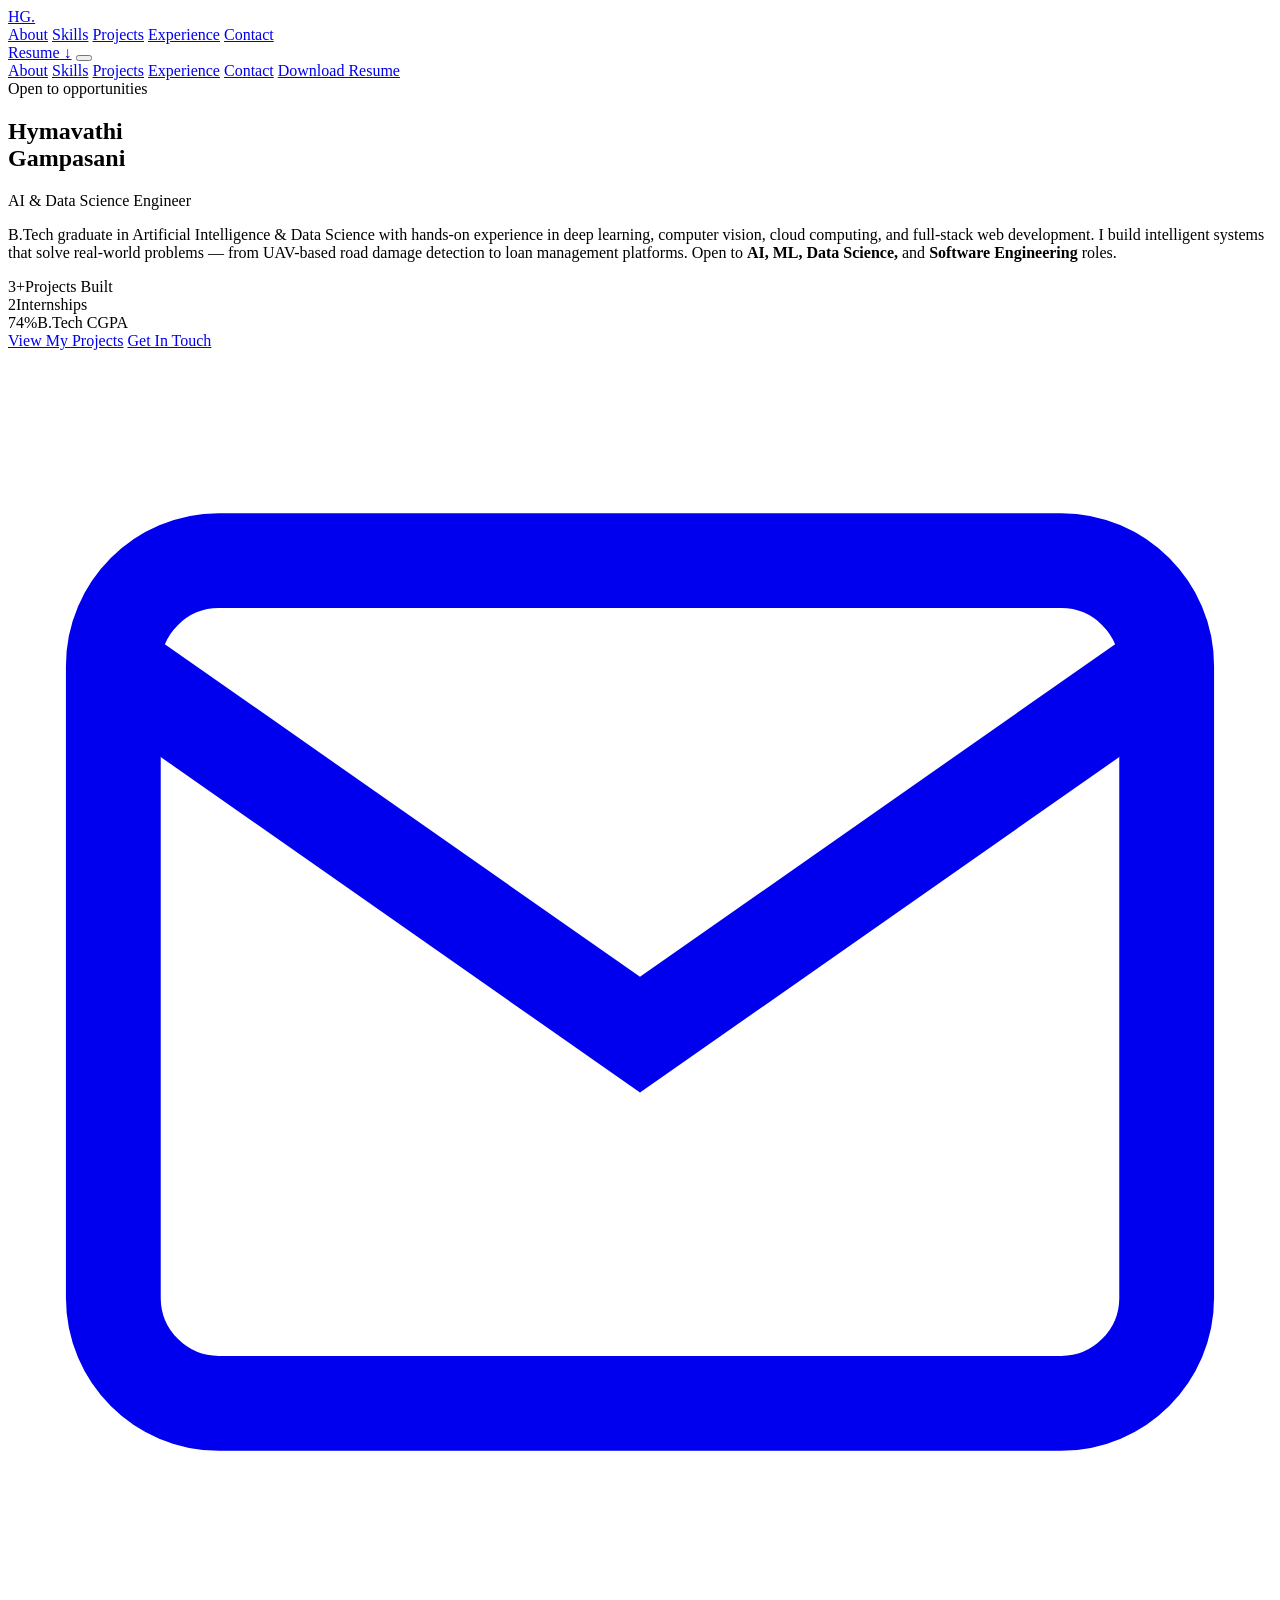
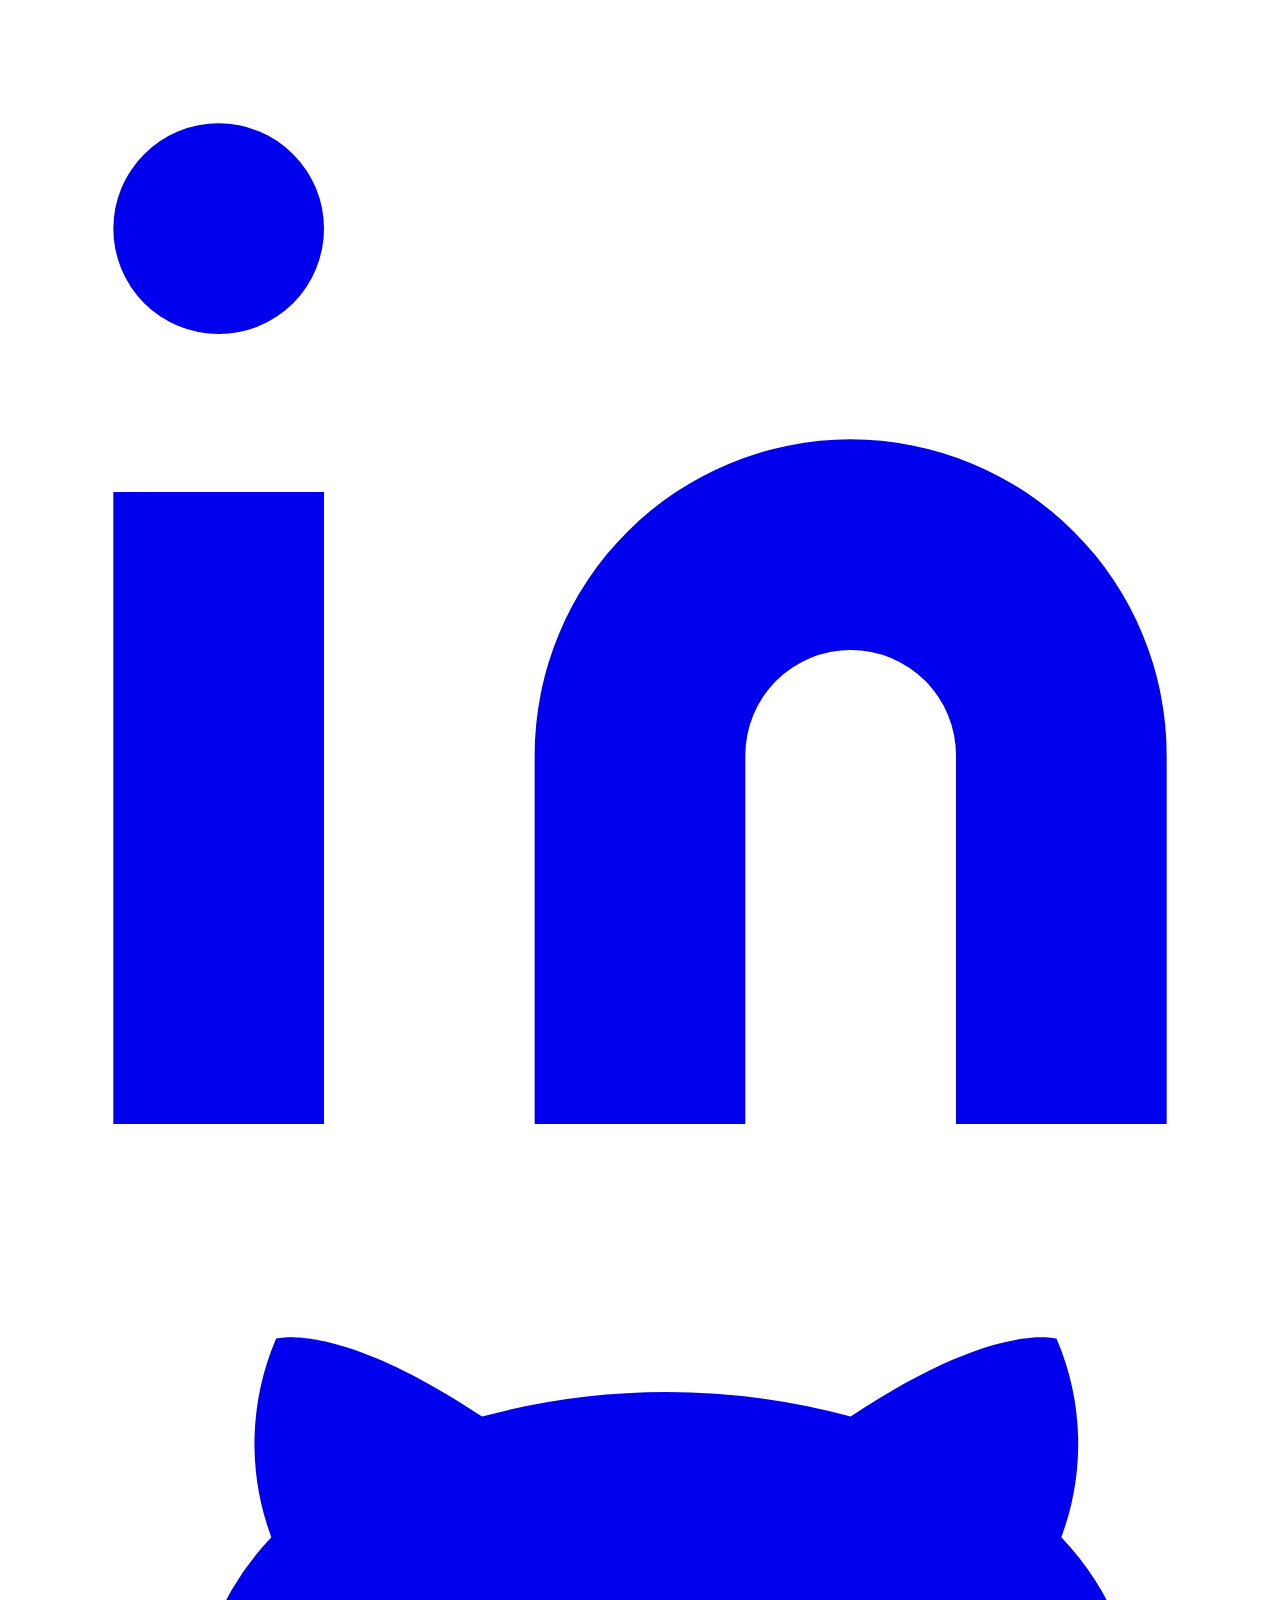
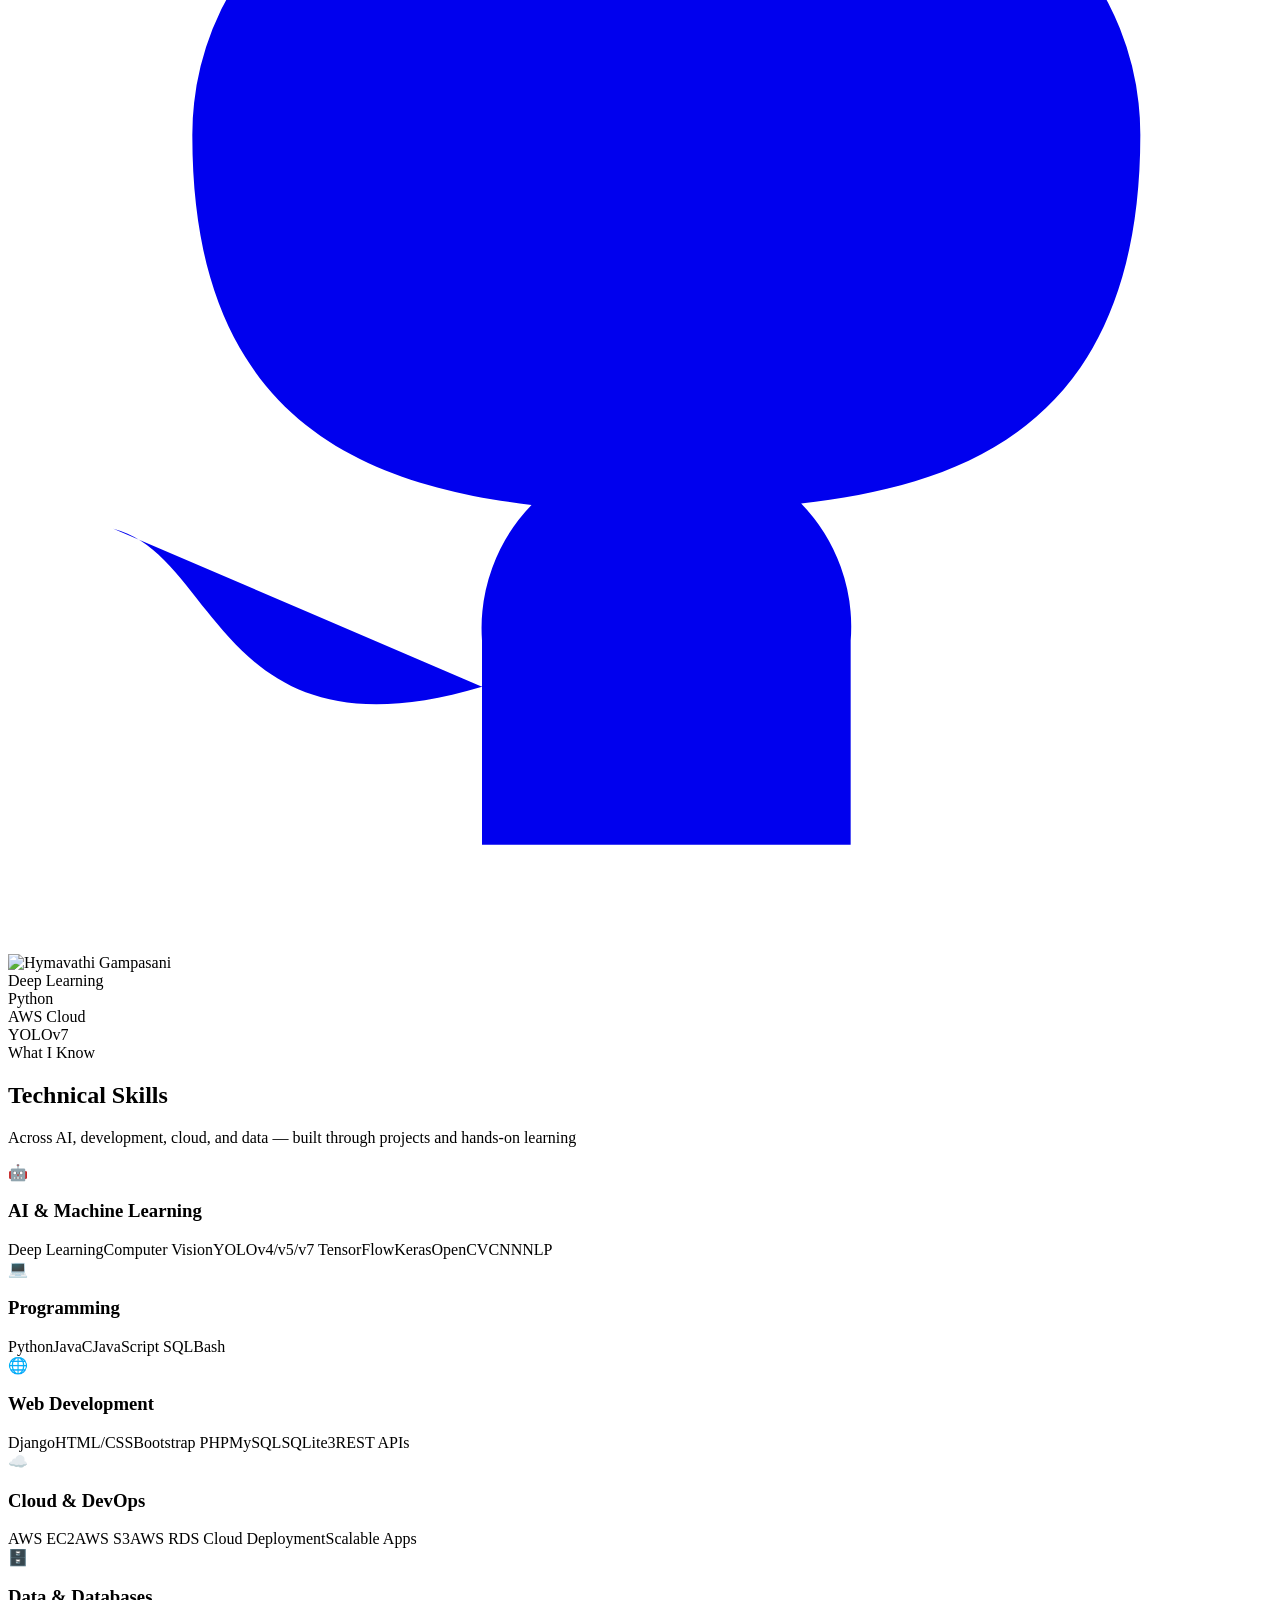
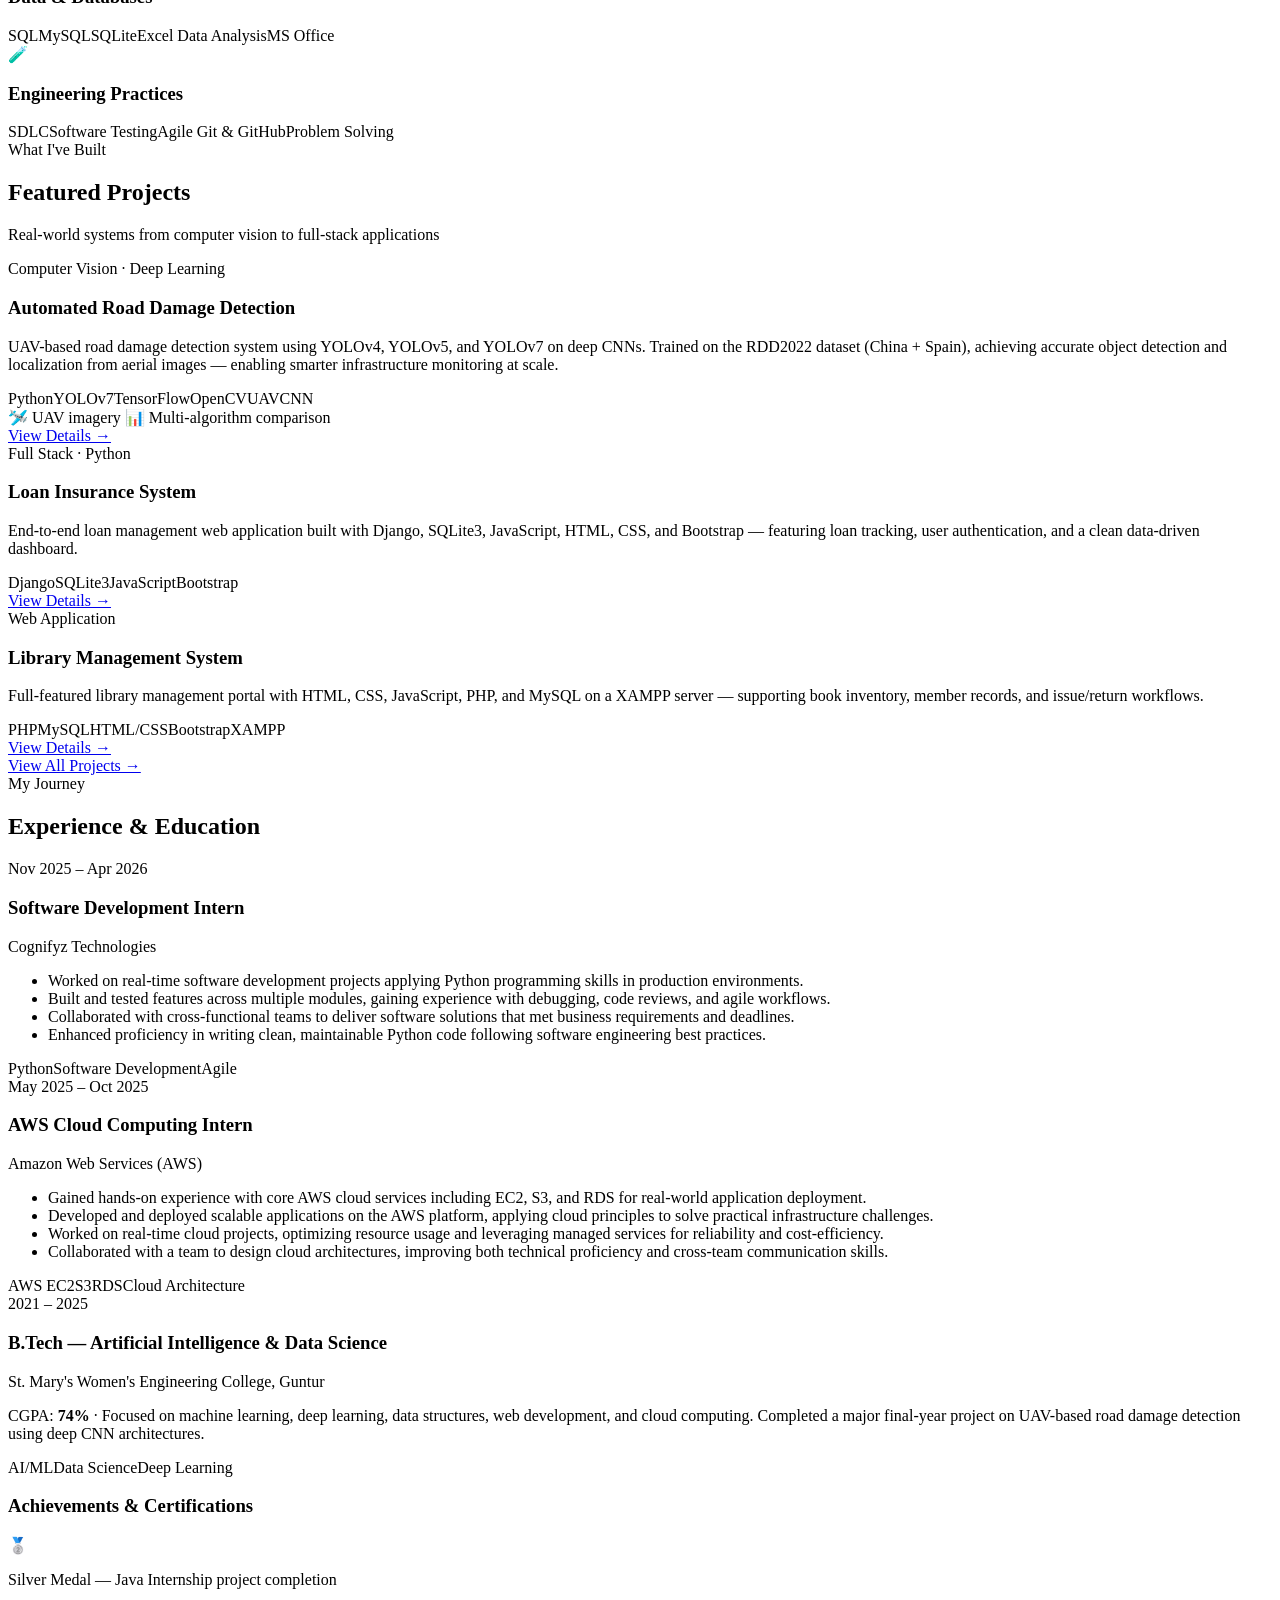
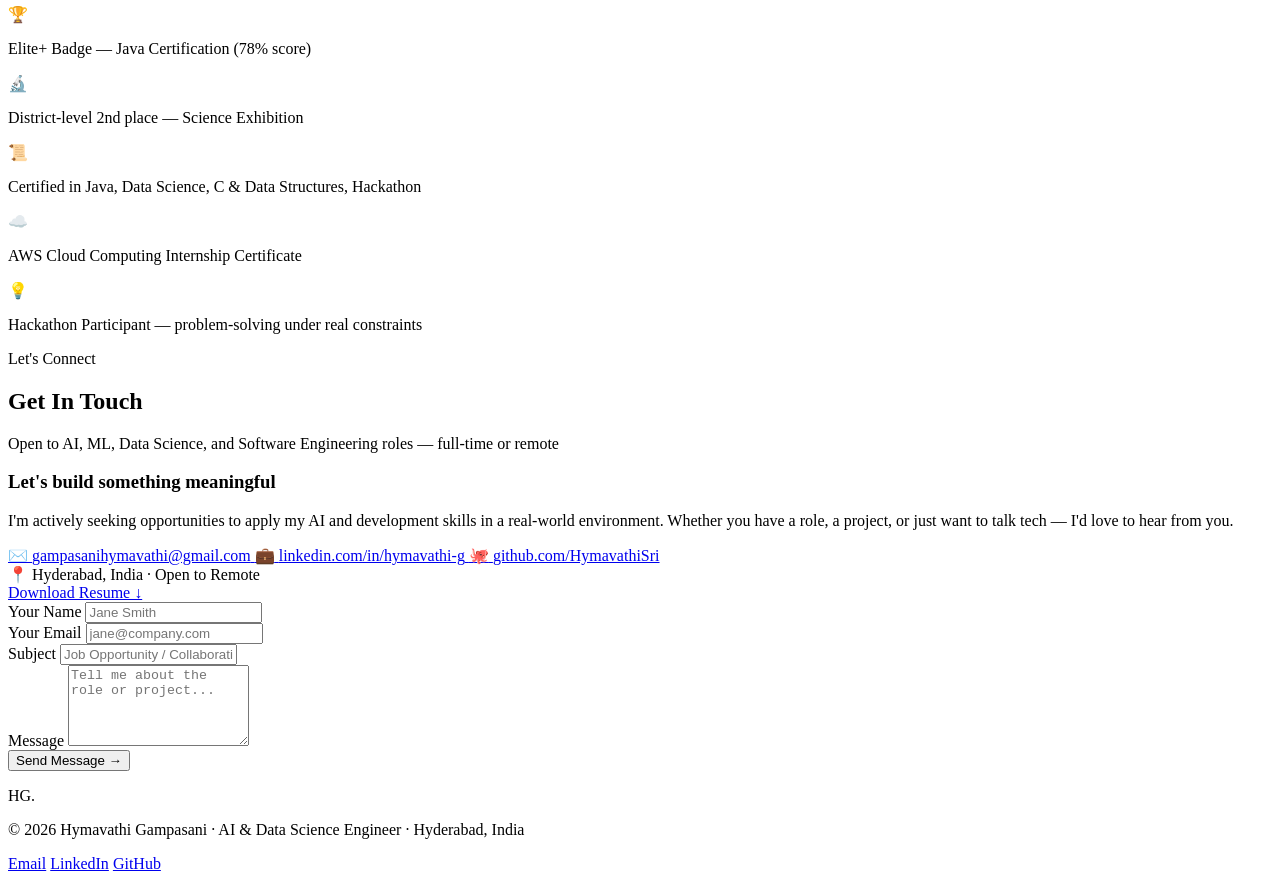
==== commit 0807f39e: "Create index.html" ====
--- a/index.html
+++ b/index.html
@@ -1,857 +1,342 @@
 <!DOCTYPE html>
 <html lang="en">
-
 <head>
-  <meta charset="utf-8">
-  <meta content="width=device-width, initial-scale=1.0" name="viewport">
-  <title>Index - AgriCulture Bootstrap Template</title>
-  <meta content="" name="description">
-  <meta content="" name="keywords">
-
-  <!-- Favicons -->
-  <link href="assets/img/favicon.png" rel="icon">
-  <link href="assets/img/apple-touch-icon.png" rel="apple-touch-icon">
-
-  <!-- Fonts -->
-  <link href="https://fonts.googleapis.com" rel="preconnect">
-  <link href="https://fonts.gstatic.com" rel="preconnect" crossorigin>
-  <link href="https://fonts.googleapis.com/css2?family=Open+Sans:ital,wght@0,300;0,400;0,500;0,600;0,700;0,800;1,300;1,400;1,500;1,600;1,700;1,800&family=Marcellus:wght@400&display=swap" rel="stylesheet">
-
-  <!-- Vendor CSS Files -->
-  <link href="assets/vendor/bootstrap/css/bootstrap.min.css" rel="stylesheet">
-  <link href="assets/vendor/bootstrap-icons/bootstrap-icons.css" rel="stylesheet">
-  <link href="assets/vendor/aos/aos.css" rel="stylesheet">
-  <link href="assets/vendor/swiper/swiper-bundle.min.css" rel="stylesheet">
-  <link href="assets/vendor/glightbox/css/glightbox.min.css" rel="stylesheet">
-
-  <!-- Main CSS File -->
-  <link href="assets/css/main.css" rel="stylesheet">
-
-  <!-- =======================================================
-  * Template Name: AgriCulture
-  * Template URL: https://bootstrapmade.com/agriculture-bootstrap-website-template/
-  * Updated: Jun 29 2024 with Bootstrap v5.3.3
-  * Author: BootstrapMade.com
-  * License: https://bootstrapmade.com/license/
-  ======================================================== -->
+  <meta charset="UTF-8" />
+  <meta name="viewport" content="width=device-width, initial-scale=1.0" />
+  <title>Hymavathi Gampasani — AI & Data Science Engineer</title>
+  <meta name="description" content="Hymavathi Gampasani is an AI & Data Science graduate with expertise in Deep Learning, Computer Vision, Full-Stack Development, and Cloud Computing. Open to AI, ML, Data, and Software roles." />
+  <meta name="keywords" content="AI Engineer, Data Science, Machine Learning, Deep Learning, Python, Computer Vision, Full Stack Developer, Fresher, Hyderabad" />
+  <meta property="og:title" content="Hymavathi Gampasani — AI & Data Science Engineer" />
+  <meta property="og:description" content="B.Tech AI&DS graduate passionate about building intelligent systems and scalable applications." />
+  <meta property="og:image" content="assets/profile.png" />
+  <meta property="og:type" content="website" />
+  <link rel="preconnect" href="https://fonts.googleapis.com" />
+  <link rel="preconnect" href="https://fonts.gstatic.com" crossorigin />
+  <link href="https://fonts.googleapis.com/css2?family=Syne:wght@400;500;600;700;800&family=Inter:wght@300;400;500;600&family=JetBrains+Mono:wght@400;500&display=swap" rel="stylesheet" />
+  <link rel="stylesheet" href="style.css" />
 </head>
-
-<body class="index-page">
-
-  <header id="header" class="header d-flex align-items-center position-relative">
-    <div class="container-fluid container-xl position-relative d-flex align-items-center justify-content-between">
-
-      <a href="index.html" class="logo d-flex align-items-center">
-        <!-- Uncomment the line below if you also wish to use an image logo -->
-        <img src="assets/img/logo.png" alt="AgriCulture">
-        <!-- <h1 class="sitename">AgriCulture</h1>  -->
-      </a>
-
-      <nav id="navmenu" class="navmenu">
-        <ul>
-          <li><a href="index.html" class="active">Home</a></li>
-          <li><a href="about.html">About Us</a></li>
-          <li><a href="services.html">Our Services</a></li>
-          <li><a href="testimonials.html">Testimonials</a></li>
-          <li><a href="blog.html">Blog</a></li>
-          <li class="dropdown"><a href="#"><span>Dropdown</span> <i class="bi bi-chevron-down toggle-dropdown"></i></a>
-            <ul>
-              <li><a href="#">Dropdown 1</a></li>
-              <li class="dropdown"><a href="#"><span>Deep Dropdown</span> <i class="bi bi-chevron-down toggle-dropdown"></i></a>
-                <ul>
-                  <li><a href="#">Deep Dropdown 1</a></li>
-                  <li><a href="#">Deep Dropdown 2</a></li>
-                  <li><a href="#">Deep Dropdown 3</a></li>
-                  <li><a href="#">Deep Dropdown 4</a></li>
-                  <li><a href="#">Deep Dropdown 5</a></li>
-                </ul>
-              </li>
-              <li><a href="#">Dropdown 2</a></li>
-              <li><a href="#">Dropdown 3</a></li>
-              <li><a href="#">Dropdown 4</a></li>
-            </ul>
-          </li>
-          <li><a href="contact.html">Contact</a></li>
-        </ul>
-        <i class="mobile-nav-toggle d-xl-none bi bi-list"></i>
-      </nav>
-
-    </div>
-  </header>
-
-  <main class="main">
-
-    <!-- Hero Section -->
-    <section id="hero" class="hero section dark-background">
-
-      <div id="hero-carousel" class="carousel slide carousel-fade" data-bs-ride="carousel" data-bs-interval="5000">
-
-        <div class="carousel-item active">
-          <img src="assets/img/hero_1.jpg" alt="">
-          <div class="carousel-container">
-            <h2>Farming is the best solution of worlds starvation</h2>
-            <p>Lorem ipsum dolor sit amet, consectetur adipiscing elit, sed do eiusmod tempor incididunt ut labore et dolore magna aliqua.</p>
+<body>
+  <!-- NAV -->
+  <nav class="nav" id="nav">
+    <a href="index.html" class="nav-logo">HG.</a>
+    <div class="nav-links">
+      <a href="#about">About</a>
+      <a href="#skills">Skills</a>
+      <a href="projects.html">Projects</a>
+      <a href="#experience">Experience</a>
+      <a href="#contact">Contact</a>
+    </div>
+    <a href="assets/Hymavathi_Resume.pdf" class="btn-nav" download>Resume ↓</a>
+    <button class="hamburger" id="hamburger" aria-label="Menu">
+      <span></span><span></span><span></span>
+    </button>
+  </nav>
+
+  <div class="mobile-menu" id="mobileMenu">
+    <a href="#about" class="mobile-link">About</a>
+    <a href="#skills" class="mobile-link">Skills</a>
+    <a href="projects.html" class="mobile-link">Projects</a>
+    <a href="#experience" class="mobile-link">Experience</a>
+    <a href="#contact" class="mobile-link">Contact</a>
+    <a href="assets/Hymavathi_Resume.pdf" class="mobile-link" download>Download Resume</a>
+  </div>
+
+  <!-- HERO -->
+  <section class="hero" id="about">
+    <div class="hero-content">
+      <div class="hero-badge">
+        <span class="dot"></span> Open to opportunities
+      </div>
+      <h1 class="hero-name">Hymavathi<br /><span class="accent">Gampasani</span></h1>
+      <p class="hero-title">AI & Data Science Engineer</p>
+      <p class="hero-bio">
+        B.Tech graduate in Artificial Intelligence & Data Science with hands-on experience in deep learning, computer vision, cloud computing, and full-stack web development. I build intelligent systems that solve real-world problems — from UAV-based road damage detection to loan management platforms. Open to <strong>AI, ML, Data Science,</strong> and <strong>Software Engineering</strong> roles.
+      </p>
+      <div class="hero-stats">
+        <div class="stat"><span class="stat-num">3+</span><span class="stat-label">Projects Built</span></div>
+        <div class="stat"><span class="stat-num">2</span><span class="stat-label">Internships</span></div>
+        <div class="stat"><span class="stat-num">74%</span><span class="stat-label">B.Tech CGPA</span></div>
+      </div>
+      <div class="hero-cta">
+        <a href="projects.html" class="btn-primary">View My Projects</a>
+        <a href="#contact" class="btn-secondary">Get In Touch</a>
+      </div>
+      <div class="hero-socials">
+        <a href="mailto:gampasanihymavathi@gmail.com" title="Email" class="social-icon">
+          <svg viewBox="0 0 24 24" fill="none" stroke="currentColor" stroke-width="1.8"><path d="M4 4h16c1.1 0 2 .9 2 2v12c0 1.1-.9 2-2 2H4c-1.1 0-2-.9-2-2V6c0-1.1.9-2 2-2z"/><polyline points="22,6 12,13 2,6"/></svg>
+        </a>
+        <a href="https://www.linkedin.com/in/hymavathi-g/" target="_blank" title="LinkedIn" class="social-icon">
+          <svg viewBox="0 0 24 24" fill="currentColor"><path d="M16 8a6 6 0 016 6v7h-4v-7a2 2 0 00-2-2 2 2 0 00-2 2v7h-4v-7a6 6 0 016-6zM2 9h4v12H2z"/><circle cx="4" cy="4" r="2"/></svg>
+        </a>
+        <a href="https://github.com/HymavathiSri" target="_blank" title="GitHub" class="social-icon">
+          <svg viewBox="0 0 24 24" fill="currentColor"><path d="M9 19c-5 1.5-5-2.5-7-3m14 6v-3.87a3.37 3.37 0 00-.94-2.61c3.14-.35 6.44-1.54 6.44-7A5.44 5.44 0 0020 4.77 5.07 5.07 0 0019.91 1S18.73.65 16 2.48a13.38 13.38 0 00-7 0C6.27.65 5.09 1 5.09 1A5.07 5.07 0 005 4.77a5.44 5.44 0 00-1.5 3.78c0 5.42 3.3 6.61 6.44 7A3.37 3.37 0 009 18.13V22"/></svg>
+        </a>
+      </div>
+    </div>
+    <div class="hero-image-wrap">
+      <div class="hero-image-ring"></div>
+      <img src="assets/profile.png" alt="Hymavathi Gampasani" class="hero-image" />
+      <div class="hero-chips">
+        <div class="chip chip-1">Deep Learning</div>
+        <div class="chip chip-2">Python</div>
+        <div class="chip chip-3">AWS Cloud</div>
+        <div class="chip chip-4">YOLOv7</div>
+      </div>
+    </div>
+  </section>
+
+  <!-- SKILLS -->
+  <section class="section" id="skills">
+    <div class="section-eyebrow">What I Know</div>
+    <h2 class="section-title">Technical Skills</h2>
+    <p class="section-sub">Across AI, development, cloud, and data — built through projects and hands-on learning</p>
+
+    <div class="skills-grid">
+      <div class="skill-card">
+        <div class="skill-card-icon">🤖</div>
+        <h3>AI & Machine Learning</h3>
+        <div class="tags">
+          <span>Deep Learning</span><span>Computer Vision</span><span>YOLOv4/v5/v7</span>
+          <span>TensorFlow</span><span>Keras</span><span>OpenCV</span><span>CNN</span><span>NLP</span>
+        </div>
+      </div>
+      <div class="skill-card">
+        <div class="skill-card-icon">💻</div>
+        <h3>Programming</h3>
+        <div class="tags">
+          <span>Python</span><span>Java</span><span>C</span><span>JavaScript</span>
+          <span>SQL</span><span>Bash</span>
+        </div>
+      </div>
+      <div class="skill-card">
+        <div class="skill-card-icon">🌐</div>
+        <h3>Web Development</h3>
+        <div class="tags">
+          <span>Django</span><span>HTML/CSS</span><span>Bootstrap</span>
+          <span>PHP</span><span>MySQL</span><span>SQLite3</span><span>REST APIs</span>
+        </div>
+      </div>
+      <div class="skill-card">
+        <div class="skill-card-icon">☁️</div>
+        <h3>Cloud & DevOps</h3>
+        <div class="tags">
+          <span>AWS EC2</span><span>AWS S3</span><span>AWS RDS</span>
+          <span>Cloud Deployment</span><span>Scalable Apps</span>
+        </div>
+      </div>
+      <div class="skill-card">
+        <div class="skill-card-icon">🗄️</div>
+        <h3>Data & Databases</h3>
+        <div class="tags">
+          <span>SQL</span><span>MySQL</span><span>SQLite</span><span>Excel</span>
+          <span>Data Analysis</span><span>MS Office</span>
+        </div>
+      </div>
+      <div class="skill-card">
+        <div class="skill-card-icon">🧪</div>
+        <h3>Engineering Practices</h3>
+        <div class="tags">
+          <span>SDLC</span><span>Software Testing</span><span>Agile</span>
+          <span>Git & GitHub</span><span>Problem Solving</span>
+        </div>
+      </div>
+    </div>
+  </section>
+
+  <!-- FEATURED PROJECTS -->
+  <section class="section section-dark" id="projects">
+    <div class="section-eyebrow">What I've Built</div>
+    <h2 class="section-title">Featured Projects</h2>
+    <p class="section-sub">Real-world systems from computer vision to full-stack applications</p>
+
+    <div class="projects-grid">
+      <div class="project-card featured">
+        <div class="project-tag">Computer Vision · Deep Learning</div>
+        <h3>Automated Road Damage Detection</h3>
+        <p>UAV-based road damage detection system using YOLOv4, YOLOv5, and YOLOv7 on deep CNNs. Trained on the RDD2022 dataset (China + Spain), achieving accurate object detection and localization from aerial images — enabling smarter infrastructure monitoring at scale.</p>
+        <div class="project-pills">
+          <span>Python</span><span>YOLOv7</span><span>TensorFlow</span><span>OpenCV</span><span>UAV</span><span>CNN</span>
+        </div>
+        <div class="project-meta">
+          <span>🛩️ UAV imagery</span>
+          <span>📊 Multi-algorithm comparison</span>
+        </div>
+        <a href="projects.html#road-damage" class="project-link">View Details →</a>
+      </div>
+
+      <div class="project-card">
+        <div class="project-tag">Full Stack · Python</div>
+        <h3>Loan Insurance System</h3>
+        <p>End-to-end loan management web application built with Django, SQLite3, JavaScript, HTML, CSS, and Bootstrap — featuring loan tracking, user authentication, and a clean data-driven dashboard.</p>
+        <div class="project-pills">
+          <span>Django</span><span>SQLite3</span><span>JavaScript</span><span>Bootstrap</span>
+        </div>
+        <a href="projects.html#loan" class="project-link">View Details →</a>
+      </div>
+
+      <div class="project-card">
+        <div class="project-tag">Web Application</div>
+        <h3>Library Management System</h3>
+        <p>Full-featured library management portal with HTML, CSS, JavaScript, PHP, and MySQL on a XAMPP server — supporting book inventory, member records, and issue/return workflows.</p>
+        <div class="project-pills">
+          <span>PHP</span><span>MySQL</span><span>HTML/CSS</span><span>Bootstrap</span><span>XAMPP</span>
+        </div>
+        <a href="projects.html#library" class="project-link">View Details →</a>
+      </div>
+    </div>
+
+    <div class="center-cta">
+      <a href="projects.html" class="btn-primary">View All Projects →</a>
+    </div>
+  </section>
+
+  <!-- EXPERIENCE -->
+  <section class="section" id="experience">
+    <div class="section-eyebrow">My Journey</div>
+    <h2 class="section-title">Experience & Education</h2>
+
+    <div class="timeline">
+      <div class="timeline-item">
+        <div class="timeline-dot"></div>
+        <div class="timeline-content">
+          <div class="timeline-date">Nov 2025 – Apr 2026</div>
+          <h3>Software Development Intern</h3>
+          <p class="timeline-org">Cognifyz Technologies</p>
+          <ul>
+            <li>Worked on real-time software development projects applying Python programming skills in production environments.</li>
+            <li>Built and tested features across multiple modules, gaining experience with debugging, code reviews, and agile workflows.</li>
+            <li>Collaborated with cross-functional teams to deliver software solutions that met business requirements and deadlines.</li>
+            <li>Enhanced proficiency in writing clean, maintainable Python code following software engineering best practices.</li>
+          </ul>
+          <div class="timeline-tags"><span>Python</span><span>Software Development</span><span>Agile</span></div>
+        </div>
+      </div>
+
+      <div class="timeline-item">
+        <div class="timeline-dot"></div>
+        <div class="timeline-content">
+          <div class="timeline-date">May 2025 – Oct 2025</div>
+          <h3>AWS Cloud Computing Intern</h3>
+          <p class="timeline-org">Amazon Web Services (AWS)</p>
+          <ul>
+            <li>Gained hands-on experience with core AWS cloud services including EC2, S3, and RDS for real-world application deployment.</li>
+            <li>Developed and deployed scalable applications on the AWS platform, applying cloud principles to solve practical infrastructure challenges.</li>
+            <li>Worked on real-time cloud projects, optimizing resource usage and leveraging managed services for reliability and cost-efficiency.</li>
+            <li>Collaborated with a team to design cloud architectures, improving both technical proficiency and cross-team communication skills.</li>
+          </ul>
+          <div class="timeline-tags"><span>AWS EC2</span><span>S3</span><span>RDS</span><span>Cloud Architecture</span></div>
+        </div>
+      </div>
+
+      <div class="timeline-item edu">
+        <div class="timeline-dot"></div>
+        <div class="timeline-content">
+          <div class="timeline-date">2021 – 2025</div>
+          <h3>B.Tech — Artificial Intelligence & Data Science</h3>
+          <p class="timeline-org">St. Mary's Women's Engineering College, Guntur</p>
+          <p>CGPA: <strong>74%</strong> · Focused on machine learning, deep learning, data structures, web development, and cloud computing. Completed a major final-year project on UAV-based road damage detection using deep CNN architectures.</p>
+          <div class="timeline-tags"><span>AI/ML</span><span>Data Science</span><span>Deep Learning</span></div>
+        </div>
+      </div>
+    </div>
+
+    <!-- Achievements -->
+    <div class="achievements-wrap">
+      <h3 class="achievements-title">Achievements & Certifications</h3>
+      <div class="achievements-grid">
+        <div class="achievement-card">
+          <div class="ach-icon">🥈</div>
+          <p>Silver Medal — Java Internship project completion</p>
+        </div>
+        <div class="achievement-card">
+          <div class="ach-icon">🏆</div>
+          <p>Elite+ Badge — Java Certification (78% score)</p>
+        </div>
+        <div class="achievement-card">
+          <div class="ach-icon">🔬</div>
+          <p>District-level 2nd place — Science Exhibition</p>
+        </div>
+        <div class="achievement-card">
+          <div class="ach-icon">📜</div>
+          <p>Certified in Java, Data Science, C & Data Structures, Hackathon</p>
+        </div>
+        <div class="achievement-card">
+          <div class="ach-icon">☁️</div>
+          <p>AWS Cloud Computing Internship Certificate</p>
+        </div>
+        <div class="achievement-card">
+          <div class="ach-icon">💡</div>
+          <p>Hackathon Participant — problem-solving under real constraints</p>
+        </div>
+      </div>
+    </div>
+  </section>
+
+  <!-- CONTACT -->
+  <section class="section section-contact" id="contact">
+    <div class="section-eyebrow">Let's Connect</div>
+    <h2 class="section-title">Get In Touch</h2>
+    <p class="section-sub">Open to AI, ML, Data Science, and Software Engineering roles — full-time or remote</p>
+
+    <div class="contact-grid">
+      <div class="contact-info">
+        <h3>Let's build something meaningful</h3>
+        <p>I'm actively seeking opportunities to apply my AI and development skills in a real-world environment. Whether you have a role, a project, or just want to talk tech — I'd love to hear from you.</p>
+        <div class="contact-links">
+          <a href="mailto:gampasanihymavathi@gmail.com" class="contact-item">
+            <span class="contact-icon">✉️</span>
+            <span>gampasanihymavathi@gmail.com</span>
+          </a>
+          <a href="https://www.linkedin.com/in/hymavathi-g/" target="_blank" class="contact-item">
+            <span class="contact-icon">💼</span>
+            <span>linkedin.com/in/hymavathi-g</span>
+          </a>
+          <a href="https://github.com/HymavathiSri" target="_blank" class="contact-item">
+            <span class="contact-icon">🐙</span>
+            <span>github.com/HymavathiSri</span>
+          </a>
+          <div class="contact-item">
+            <span class="contact-icon">📍</span>
+            <span>Hyderabad, India · Open to Remote</span>
           </div>
-        </div><!-- End Carousel Item -->
-
-        <div class="carousel-item">
-          <img src="assets/img/hero_2.jpg" alt="">
-          <div class="carousel-container">
-            <h2>Organic vegetables is good for health</h2>
-            <p>Nam libero tempore, cum soluta nobis est eligendi optio cumque nihil impedit quo minus id quod maxime placeat facere possimus.</p>
-          </div>
-        </div><!-- End Carousel Item -->
-
-        <div class="carousel-item">
-          <img src="assets/img/hero_3.jpg" alt="">
-          <div class="carousel-container">
-            <h2>Providing Fresh Produce Every Single Day</h2>
-            <p>Beatae vitae dicta sunt explicabo. Nemo enim ipsam voluptatem quia voluptas sit aspernatur aut odit aut fugit.</p>
-          </div>
-        </div><!-- End Carousel Item -->
-
-        <div class="carousel-item">
-          <img src="assets/img/hero_4.jpg" alt="">
-          <div class="carousel-container">
-            <h2>Farming as a Passione</h2>
-            <p>Neque porro quisquam est, qui dolorem ipsum quia dolor sit amet, consectetur, adipisci velit, sed quia non numquam eius.</p>
-          </div>
-        </div><!-- End Carousel Item -->
-
-        <div class="carousel-item">
-          <img src="assets/img/hero_5.jpg" alt="">
-          <div class="carousel-container">
-            <h2>Good Food For All</h2>
-            <p>Lorem ipsum dolor sit amet, consectetur adipiscing elit, sed do eiusmod tempor incididunt ut labore et dolore magna aliqua.</p>
-          </div>
-        </div><!-- End Carousel Item -->
-
-        <a class="carousel-control-prev" href="#hero-carousel" role="button" data-bs-slide="prev">
-          <span class="carousel-control-prev-icon bi bi-chevron-left" aria-hidden="true"></span>
-        </a>
-
-        <a class="carousel-control-next" href="#hero-carousel" role="button" data-bs-slide="next">
-          <span class="carousel-control-next-icon bi bi-chevron-right" aria-hidden="true"></span>
-        </a>
-
-        <ol class="carousel-indicators"></ol>
-
-      </div>
-
-    </section><!-- /Hero Section -->
-
-    <!-- Services Section -->
-    <section id="services" class="services section">
-
-      <!-- Section Title -->
-      <div class="container section-title" data-aos="fade-up">
-        <h2>SERVICES</h2>
-        <p>Providing Fresh Produce Every Single Day</p>
-      </div><!-- End Section Title -->
-      <div class="content">
-        <div class="container">
-          <div class="row g-0">
-            <div class="col-lg-3 col-md-6">
-              <div class="service-item">
-                <span class="number">01</span>
-                <div class="service-item-icon">
-                  <svg xmlns="http://www.w3.org/2000/svg" version="1.1" xmlns:xlink="http://www.w3.org/1999/xlink" width="80" height="80" x="0" y="0" viewBox="0 0 509.435 509.435" style="enable-background: new 0 0 512 512" xml:space="preserve" class="">
-                    <g>
-                      <path d="M7.506 347.639c.994 0 2.005-.199 2.976-.619l62.037-26.857a7.5 7.5 0 0 0 3.903-9.862 7.5 7.5 0 0 0-9.862-3.903L4.523 333.255a7.501 7.501 0 0 0 2.983 14.384zM500.883 283.197c-10.953-10.952-28.175-11.423-39.689-1.267l-10.034-13.307c-19.783-26.239-46.1-46.623-76.103-58.948a7.5 7.5 0 0 0-5.699 13.875c11.136 4.575 21.708 10.382 31.567 17.249h-22.621c-4.143 0-7.5 3.358-7.5 7.5s3.357 7.5 7.5 7.5h41.188a169.382 169.382 0 0 1 19.691 21.855l11.048 14.652-71.171 67.597h-19.48a35.772 35.772 0 0 0 6.775-20.976c0-19.837-16.139-35.975-35.976-35.975h-75.023l-48.33-15.005a160.871 160.871 0 0 0-37.992-6.934l2.533-3.359a169.852 169.852 0 0 1 19.67-21.855h27.398c4.143 0 7.5-3.358 7.5-7.5s-3.357-7.5-7.5-7.5h-8.848a165.125 165.125 0 0 1 38.01-19.73c28.992-10.532 60.376-12.89 90.754-6.821a7.498 7.498 0 0 0 8.824-5.885 7.5 7.5 0 0 0-5.885-8.824 184.517 184.517 0 0 0-28.616-3.4v-83.727h64.189c43.49 0 78.872-35.382 78.872-78.872V22.488c0-8.712-7.088-15.801-15.801-15.801h-51.729c-4.143 0-7.5 3.358-7.5 7.5s3.357 7.5 7.5 7.5h51.729c.441 0 .801.359.801.801v11.051c0 35.219-28.653 63.872-63.872 63.872h-64.189V85.559c0-28.082 18.793-53.262 45.701-61.234a7.5 7.5 0 1 0-4.261-14.382c-15.972 4.732-30.338 14.681-40.451 28.015-10.46 13.79-15.988 30.25-15.988 47.601v16.416c-9.59-9.839-22.97-15.965-37.762-15.965h-43.432c-6.193 0-11.232 5.039-11.232 11.232v23.629c0 29.093 23.669 52.762 52.763 52.762h39.663v22.475a183.375 183.375 0 0 0-55.199 10.86c-32.974 11.978-61.705 33.297-83.085 61.653l-9.313 12.351a161.07 161.07 0 0 0-54.289 12.692 7.5 7.5 0 0 0-3.949 9.844 7.498 7.498 0 0 0 9.844 3.949c31.858-13.616 67.62-15.458 100.696-5.188l49.416 15.343c.72.224 1.47.337 2.224.337h76.161c11.566 0 20.976 9.409 20.976 20.975s-9.409 20.976-20.976 20.976h-71.803c-4.143 0-7.5 3.358-7.5 7.5s3.357 7.5 7.5 7.5h123.477a7.5 7.5 0 0 0 5.165-2.062l83.48-79.289c5.56-5.279 14.158-5.167 19.577.252a13.957 13.957 0 0 1 .853 18.9l-80.942 97.046a37.161 37.161 0 0 1-21.112 12.581L259.57 448.474c-20.377 4.113-41.89 1.365-60.575-7.739l-53.332-25.982a7.507 7.507 0 0 0-6.884.162L3.903 488.665a7.5 7.5 0 0 0 7.197 13.161l131.475-71.888 49.849 24.285c21.631 10.538 46.53 13.72 70.114 8.957l129.506-26.146a52.209 52.209 0 0 0 29.663-17.677l80.942-97.046c9.682-11.61 8.923-28.426-1.766-39.114zM258.212 158.634c-20.822 0-37.763-16.94-37.763-37.762V101.01h39.664c20.822 0 37.762 16.94 37.762 37.762v19.861h-39.663z" fill="currentColor" opacity="1" data-original="currentColor"></path>
-                      <path d="M319.171 240.778a7.5 7.5 0 0 0-7.5-7.5h-9.43c-4.143 0-7.5 3.358-7.5 7.5s3.357 7.5 7.5 7.5h9.43a7.5 7.5 0 0 0 7.5-7.5zM272.068 264.08c-4.143 0-7.5 3.358-7.5 7.5s3.357 7.5 7.5 7.5h34.888c4.143 0 7.5-3.358 7.5-7.5s-3.357-7.5-7.5-7.5zM400.305 307.996c4.143 0 7.5-3.358 7.5-7.5s-3.357-7.5-7.5-7.5h-8.172c-4.143 0-7.5 3.358-7.5 7.5s3.357 7.5 7.5 7.5z" fill="currentColor" opacity="1" data-original="currentColor"></path>
-                    </g>
-                  </svg>
-                </div>
-                <div class="service-item-content">
-                  <h3 class="service-heading">Planting</h3>
-                  <p>
-                    Gravida sodales condimentum pellen tesq accumsan orci quam
-                    sagittis sapie
-                  </p>
-                </div>
-              </div>
-            </div>
-            <div class="col-lg-3 col-md-6">
-              <div class="service-item">
-                <span class="number">02</span>
-                <div class="service-item-icon">
-                  <svg xmlns="http://www.w3.org/2000/svg" version="1.1" xmlns:xlink="http://www.w3.org/1999/xlink" width="80" height="80" x="0" y="0" viewBox="0 0 514.314 514.314" style="enable-background: new 0 0 512 512" xml:space="preserve" class="">
-                    <g>
-                      <path d="M434.176 51.297h72.639c4.143 0 7.5-3.358 7.5-7.5s-3.357-7.5-7.5-7.5h-72.639c-4.143 0-7.5 3.358-7.5 7.5s3.357 7.5 7.5 7.5zM117.994 54.791h30.852c5.47 6.605 13.729 10.82 22.955 10.82h42.865l35.886 35.886c8.246 8.246 19.209 12.787 30.869 12.787h8.32c4.143 0 7.5-3.358 7.5-7.5s-3.357-7.5-7.5-7.5h-8.32c-7.654 0-14.85-2.981-20.262-8.393l-38.083-38.083a7.5 7.5 0 0 0-5.304-2.197H171.8c-8.159 0-14.797-6.638-14.797-14.797s6.638-14.797 14.797-14.797h123.757a66.756 66.756 0 0 1 35.416 10.157l30.374 18.983a7.497 7.497 0 0 0 3.975 1.14h36.891c4.143 0 7.5-3.358 7.5-7.5s-3.357-7.5-7.5-7.5h-34.739l-28.551-17.843a81.742 81.742 0 0 0-43.365-12.437H171.801c-16.43 0-29.797 13.367-29.797 29.798 0 1.349.099 2.675.273 3.977h-24.283a7.5 7.5 0 1 0 0 14.999zM30.38 144.476h20.344a29.724 29.724 0 0 0-4.003 14.921c0 14.399 10.225 26.453 23.795 29.288a29.746 29.746 0 0 0-4.371 15.555c0 16.499 13.423 29.921 29.921 29.921h131.637a7.5 7.5 0 0 0 7.498-7.688 7.5 7.5 0 0 0-8.307-7.311H96.065c-8.228 0-14.921-6.694-14.921-14.921s6.693-14.921 14.921-14.921H163.9c4.143 0 7.5-3.358 7.5-7.5s-3.357-7.5-7.5-7.5H76.643c-8.228 0-14.922-6.694-14.922-14.921s6.694-14.921 14.922-14.921H163.9c4.143 0 7.5-3.358 7.5-7.5s-3.357-7.5-7.5-7.5H30.38c-8.228 0-14.921-6.694-14.921-14.921s6.693-14.921 14.921-14.921H163.9c4.143 0 7.5-3.358 7.5-7.5s-3.357-7.5-7.5-7.5H62.547c-8.228 0-14.921-6.694-14.921-14.921s6.693-14.921 14.921-14.921h23.485c4.143 0 7.5-3.358 7.5-7.5s-3.357-7.5-7.5-7.5H62.547c-16.498 0-29.921 13.423-29.921 29.921a29.719 29.719 0 0 0 4.003 14.921H30.38C13.882 84.636.459 98.059.459 114.557s13.423 29.919 29.921 29.919zM506.814 196.74H389.248a7.497 7.497 0 0 0-4.629 1.599l-5.613 4.403c-13.495 10.588-30.375 16.42-47.529 16.42h-12.272a7.5 7.5 0 0 0-8.309 7.5 7.5 7.5 0 0 0 7.5 7.5h13.081c20.496 0 40.664-6.967 56.788-19.618l3.574-2.804h114.976a7.5 7.5 0 1 0-.001-15z" fill="currentColor" opacity="1" data-original="currentColor" class=""></path>
-                      <path d="M192.215 150.164c0 15.372 12.506 27.878 27.878 27.878s27.879-12.506 27.879-27.878-12.507-27.878-27.879-27.878-27.878 12.506-27.878 27.878zm40.757 0c0 7.101-5.777 12.878-12.879 12.878-7.101 0-12.878-5.777-12.878-12.878s5.777-12.878 12.878-12.878c7.101-.001 12.879 5.777 12.879 12.878zM273.049 203.771c-12.599 0-22.848 10.25-22.848 22.848s10.249 22.847 22.848 22.847 22.848-10.249 22.848-22.847-10.25-22.848-22.848-22.848zm0 30.695c-4.327 0-7.848-3.52-7.848-7.847s3.521-7.848 7.848-7.848 7.848 3.521 7.848 7.848-3.521 7.847-7.848 7.847zM474.178 493.298h-9.202l-73.199-62.323c-3.155-2.686-7.888-2.305-10.573.849s-2.305 7.887.849 10.572l59.785 50.902H43.105l108.164-92.092a77.855 77.855 0 0 1 50.423-18.558h81.558a77.851 77.851 0 0 1 50.423 18.558l24.029 20.458a7.498 7.498 0 0 0 10.573-.849 7.5 7.5 0 0 0-.849-10.572l-24.029-20.458a92.867 92.867 0 0 0-60.147-22.137h-51.158v-26.806h15.44c24.205 0 43.896-19.692 43.896-43.897v-8.808c0-6.785-5.52-12.305-12.305-12.305h-18.135c-19.99 0-36.891 13.437-42.174 31.749-5.716-4.945-13.156-7.947-21.29-7.947h-15.061c-6.942 0-12.591 5.648-12.591 12.592v7.399c0 17.97 14.619 32.589 32.589 32.589h14.629v15.433h-15.399a92.867 92.867 0 0 0-60.147 22.137L19.967 493.298H7.5c-4.143 0-7.5 3.358-7.5 7.5s3.357 7.5 7.5 7.5h466.678a7.5 7.5 0 0 0 0-15zM232.092 319.73c0-15.934 12.963-28.897 28.897-28.897h15.439v6.112c0 15.934-12.963 28.897-28.896 28.897h-15.44zm-16.978 17.485h-12.651c-9.698 0-17.589-7.89-17.589-17.589v-4.991h12.651c9.698 0 17.589 7.89 17.589 17.589z" fill="currentColor" opacity="1" data-original="currentColor" class=""></path>
-                      <path d="M178.358 429.065c0 13.218 10.754 23.972 23.972 23.972s23.972-10.753 23.972-23.972-10.754-23.972-23.972-23.972-23.972 10.753-23.972 23.972zm32.944 0c0 4.947-4.024 8.972-8.972 8.972s-8.972-4.025-8.972-8.972 4.024-8.972 8.972-8.972 8.972 4.024 8.972 8.972zM252.23 445.536c0 15.706 12.777 28.484 28.483 28.484s28.484-12.778 28.484-28.484-12.778-28.484-28.484-28.484-28.483 12.778-28.483 28.484zm41.968 0c0 7.435-6.049 13.484-13.484 13.484s-13.483-6.049-13.483-13.484 6.049-13.484 13.483-13.484c7.435 0 13.484 6.049 13.484 13.484z" fill="currentColor" opacity="1" data-original="currentColor" class=""></path>
-                    </g>
-                  </svg>
-                </div>
-                <div class="service-item-content">
-                  <h3 class="service-heading">Mulching</h3>
-                  <p>
-                    Gravida sodales condimentum pellen tesq accumsan orci quam
-                    sagittis sapie
-                  </p>
-                </div>
-              </div>
-            </div>
-            <div class="col-lg-3 col-md-6">
-              <div class="service-item">
-                <span class="number">03</span>
-                <div class="service-item-icon">
-                  <svg xmlns="http://www.w3.org/2000/svg" version="1.1" xmlns:xlink="http://www.w3.org/1999/xlink" width="80" height="80" x="0" y="0" viewBox="0 0 516.53 516.53" style="enable-background: new 0 0 512 512" xml:space="preserve" class="">
-                    <g>
-                      <path d="M504.085 341.447a113.617 113.617 0 0 0-11.524-27.805c3.866-6.212 3.104-14.506-2.288-19.897l-5.804-5.804v-67.388c0-10.907-8.398-19.878-19.066-20.817V73.099h4.012c8.301 0 15.054-6.753 15.054-15.054V37.599c0-8.301-6.753-15.054-15.054-15.054h-23.242a7.5 7.5 0 0 0 0 15l23.296.054-.054 20.5-241.554-.054.054-20.5H414.21a7.5 7.5 0 0 0 0-15H227.916c-8.301 0-15.054 6.753-15.054 15.054v20.446c0 8.301 6.753 15.054 15.054 15.054h14.719L231.27 201.13c-5.215 2.077-9.463 6.215-11.642 11.675l-14.014 35.128h-27.323l-24.417-28.857a16.73 16.73 0 0 0-12.795-5.936H99.071c-9.242 0-16.761 7.519-16.761 16.761v18.66a44.759 44.759 0 0 0-35.97 33.278L24.937 367.09C9.676 380.359 0 399.894 0 421.658c0 39.881 32.446 72.327 72.328 72.327 37.349 0 68.174-28.457 71.938-64.827h25.905v12.546c0 8.282 6.738 15.02 15.02 15.02h64.364c8.282 0 15.02-6.738 15.02-15.02v-12.546h29.374c-3.278 6.098-2.356 13.875 2.785 19.016l19.555 19.554a16 16 0 0 0 11.388 4.718c3.045 0 5.961-.839 8.506-2.431a113.556 113.556 0 0 0 27.808 11.525c1.662 7.123 8.064 12.445 15.686 12.445h27.655c7.602 0 13.99-5.293 15.672-12.441a113.582 113.582 0 0 0 27.814-11.525 15.986 15.986 0 0 0 8.514 2.427c4.302 0 8.346-1.675 11.388-4.717l19.555-19.555c5.396-5.396 6.156-13.7 2.29-19.901a113.607 113.607 0 0 0 11.522-27.801c7.123-1.662 12.445-8.064 12.445-15.686v-27.655c-.002-7.621-5.324-14.023-12.447-15.684zm-53.681-141.805h-15.681V73.099h15.681zM419.723 73.099v126.543h-142.46l11.233-126.543zm-146.286 0-11.233 126.543h-15.743l11.234-126.543zM99.071 228.14h42.008c.519 0 1.008.227 1.344.624l16.219 19.169H97.311v-18.032c0-.971.79-1.761 1.76-1.761zm-51.11 108.845h167.157c12.315 0 22.334-10.019 22.334-22.334v-16.152c0-12.315-10.019-22.334-22.334-22.334h-77.364a7.5 7.5 0 0 0 0 15h77.364c4.044 0 7.334 3.29 7.334 7.334v16.152c0 4.044-3.29 7.334-7.334 7.334H51.727l7.738-30.821h46.327a7.5 7.5 0 0 0 0-15h-40.76a29.774 29.774 0 0 1 24.779-13.231h120.886a7.5 7.5 0 0 0 6.966-4.721l15.897-39.849a5.883 5.883 0 0 1 5.49-3.721h224.51a5.916 5.916 0 0 1 5.91 5.91v52.522c-5.348-4.343-12.853-4.747-18.636-1.165a113.598 113.598 0 0 0-27.818-11.532c-1.662-7.123-8.063-12.445-15.685-12.445h-27.655c-7.602 0-13.99 5.294-15.672 12.441a113.583 113.583 0 0 0-27.818 11.527c-6.213-3.868-14.506-3.104-19.897 2.288l-19.555 19.555c-5.375 5.375-6.149 13.637-2.28 19.884a113.572 113.572 0 0 0-11.531 27.818c-7.123 1.662-12.445 8.063-12.445 15.685v27.655c0 7.602 5.293 13.99 12.441 15.672 1.242 4.67 2.784 9.24 4.603 13.699h-24.12c-2.277-5.402-7.626-9.204-13.847-9.204h-64.364c-6.221 0-11.569 3.802-13.847 9.204h-27.078c-3.764-36.371-34.589-64.828-71.938-64.828a71.896 71.896 0 0 0-28.994 6.086zm24.367 142c-31.61 0-57.328-25.717-57.328-57.327s25.717-57.328 57.328-57.328 57.327 25.717 57.327 57.328-25.717 57.327-57.327 57.327zm177.24-37.262h-.013l-64.384-.02.02-21.75 64.384.02zm251.962-56.937c0 .609-.496 1.105-1.189 1.105-4.816 0-8.956 3.287-10.065 7.992a98.695 98.695 0 0 1-12.139 29.288c-2.543 4.113-1.939 9.365 1.447 12.75l.084.084a1.105 1.105 0 0 1 0 1.562l-19.555 19.555a1.085 1.085 0 0 1-.781.323c-.208 0-.514-.056-.761-.303a3.326 3.326 0 0 0-.084-.084c-3.406-3.407-8.658-4.01-12.77-1.467a98.657 98.657 0 0 1-29.288 12.138c-4.706 1.11-7.992 5.25-7.992 10.15 0 .609-.496 1.105-1.104 1.105h-27.655c-.609 0-1.105-.496-1.105-1.189 0-4.816-3.287-8.956-7.992-10.066a98.69 98.69 0 0 1-29.287-12.137 10.35 10.35 0 0 0-5.455-1.561c-2.68 0-5.338 1.049-7.38 3.091a1.085 1.085 0 0 1-.781.323c-.208 0-.513-.056-.781-.324l-19.555-19.555c-.431-.431-.431-1.132.064-1.627 3.406-3.406 4.009-8.657 1.466-12.77a98.66 98.66 0 0 1-12.138-29.287c-1.11-4.706-5.25-7.992-10.15-7.992a1.107 1.107 0 0 1-1.105-1.105V357.13c0-.609.496-1.104 1.189-1.104 4.816 0 8.956-3.287 10.066-7.992a98.661 98.661 0 0 1 12.138-29.288c2.542-4.112 1.939-9.364-1.531-12.833a1.106 1.106 0 0 1 0-1.563l19.555-19.555c.431-.431 1.132-.431 1.626.064 3.407 3.408 8.658 4.011 12.77 1.467a98.666 98.666 0 0 1 29.288-12.138c4.706-1.11 7.992-5.25 7.992-10.15 0-.609.496-1.105 1.105-1.105h27.655c.609 0 1.104.496 1.104 1.189 0 4.816 3.287 8.956 7.992 10.066a98.664 98.664 0 0 1 29.288 12.139c4.113 2.543 9.365 1.939 12.833-1.531a1.107 1.107 0 0 1 1.563 0l19.555 19.555c.431.431.431 1.132-.062 1.625-3.408 3.406-4.012 8.658-1.468 12.771a98.666 98.666 0 0 1 12.138 29.288c1.11 4.706 5.25 7.992 10.066 7.992h.084c.609 0 1.105.496 1.105 1.104z" fill="currentColor" opacity="1" data-original="currentColor" class=""></path>
-                      <path d="M454.895 335.721a7.5 7.5 0 0 0-3.834 9.889 62.412 62.412 0 0 1 5.335 25.349c0 34.678-28.213 62.891-62.891 62.891s-62.891-28.213-62.891-62.891c0-34.679 28.213-62.892 62.891-62.892a62.934 62.934 0 0 1 40.397 14.703 7.5 7.5 0 0 0 10.566-.923 7.5 7.5 0 0 0-.923-10.566 77.96 77.96 0 0 0-50.041-18.213c-42.949 0-77.891 34.942-77.891 77.892 0 42.949 34.942 77.891 77.891 77.891s77.891-34.942 77.891-77.891c0-10.895-2.224-21.46-6.611-31.403a7.5 7.5 0 0 0-9.889-3.836zM72.328 381.807c-21.974 0-39.851 17.877-39.851 39.851s17.877 39.851 39.851 39.851 39.851-17.877 39.851-39.851-17.878-39.851-39.851-39.851zm0 64.702c-13.703 0-24.851-11.148-24.851-24.851s11.148-24.851 24.851-24.851 24.851 11.148 24.851 24.851-11.149 24.851-24.851 24.851z" fill="currentColor" opacity="1" data-original="currentColor" class=""></path>
-                      <path d="M393.504 328.829c-23.23 0-42.13 18.899-42.13 42.13 0 23.23 18.899 42.129 42.13 42.129s42.13-18.899 42.13-42.129-18.9-42.13-42.13-42.13zm0 69.26c-14.959 0-27.13-12.17-27.13-27.129s12.17-27.13 27.13-27.13 27.13 12.17 27.13 27.13c0 14.958-12.171 27.129-27.13 27.129zM249.861 265.585a7.487 7.487 0 0 0 2.663.491 7.503 7.503 0 0 0 7.013-4.838l9.438-24.841a7.5 7.5 0 0 0-14.022-5.328l-9.438 24.841a7.499 7.499 0 0 0 4.346 9.675zM285.384 265.585a7.487 7.487 0 0 0 2.663.491 7.502 7.502 0 0 0 7.012-4.838l9.439-24.841a7.5 7.5 0 0 0-4.347-9.675 7.5 7.5 0 0 0-9.675 4.347l-9.439 24.841a7.5 7.5 0 0 0 4.347 9.675z" fill="currentColor" opacity="1" data-original="currentColor" class=""></path>
-                    </g>
-                  </svg>
-                </div>
-                <div class="service-item-content">
-                  <h3 class="service-heading">Plowing</h3>
-                  <p>
-                    Gravida sodales condimentum pellen tesq accumsan orci quam
-                    sagittis sapie
-                  </p>
-                </div>
-              </div>
-            </div>
-            <div class="col-lg-3 col-md-6">
-              <div class="service-item">
-                <span class="number">04</span>
-                <div class="service-item-icon">
-                  <svg xmlns="http://www.w3.org/2000/svg" version="1.1" xmlns:xlink="http://www.w3.org/1999/xlink" width="80" height="80" x="0" y="0" viewBox="0 0 509.389 509.389" style="enable-background: new 0 0 512 512" xml:space="preserve" class="">
-                    <g>
-                      <path d="M495.69 14.267A46.636 46.636 0 0 0 458.364.766a46.637 46.637 0 0 0-34.257 20.05l-24.614 35.749a309.594 309.594 0 0 1-37.289 44.521 7.5 7.5 0 0 0 10.544 10.668 324.596 324.596 0 0 0 39.1-46.684l24.614-35.749a31.674 31.674 0 0 1 23.268-13.618 31.66 31.66 0 0 1 25.354 9.17 31.681 31.681 0 0 1 9.171 25.355 31.679 31.679 0 0 1-13.618 23.267l-35.75 24.615a324.066 324.066 0 0 0-59.859 53.246l-22.502 25.667a5.412 5.412 0 0 1-3.933 1.86c-1.518.071-2.966-.518-4.047-1.599l-21.873-21.872c-1.081-1.082-1.649-2.52-1.599-4.048s.711-2.925 1.86-3.933l15.802-13.854a7.5 7.5 0 0 0-9.889-11.279l-15.802 13.854a20.546 20.546 0 0 0-6.964 14.719 20.37 20.37 0 0 0 .64 5.69l-35.241 35.241c-7.726-5.323-17.119-7.656-26.65-6.449-8.734 1.104-16.614 5.058-22.612 11.157l-37.903-37.903a28.552 28.552 0 0 0-22.3-8.292 28.547 28.547 0 0 0-20.847 11.457c-23.749 31.972-43.447 60.009-60.222 85.713a7.5 7.5 0 0 0 6.275 11.6 7.495 7.495 0 0 0 6.288-3.402c16.606-25.447 36.135-53.239 59.7-84.966a13.562 13.562 0 0 1 9.903-5.441 13.585 13.585 0 0 1 10.595 3.939l39.789 39.789-63.489 107.398c-5.606 9.484-4.179 21.121 3.554 28.957 4.724 4.785 10.89 7.271 17.211 7.271 4.233-.001 8.536-1.115 12.519-3.399l40.792-24.114a7.499 7.499 0 1 0-7.632-12.912l-40.706 24.064c-4.745 2.723-9.055 1.038-11.506-1.446-1.129-1.144-4.561-5.302-1.318-10.787L239.37 211.63c3.736-6.32 10.058-10.474 17.342-11.395 7.292-.918 14.44 1.529 19.633 6.722l25.938 25.938c5.187 5.186 7.654 12.36 6.771 19.686-.878 7.28-4.911 13.598-10.99 17.288l-44.019 26.021a7.5 7.5 0 0 0 7.632 12.912l38.725-22.893 40.397 40.396a13.558 13.558 0 0 1 3.938 10.564 13.606 13.606 0 0 1-5.428 9.926c-54.818 40.993-97.27 69.301-137.646 91.785-50.099 27.898-95.647 45.713-139.25 54.462-13.202 2.648-26.235-1.337-35.759-10.935a40.033 40.033 0 0 1-10.799-36.472c10.129-48.517 33.232-101.845 70.63-163.033a7.501 7.501 0 0 0-12.799-7.823c-38.309 62.679-62.028 117.563-72.515 167.79-3.796 18.186 1.75 36.916 14.835 50.103 10.368 10.45 24.27 16.146 38.625 16.145 3.564 0 7.159-.352 10.732-1.068 45.149-9.06 92.12-27.398 143.597-56.063 40.984-22.823 83.956-51.469 139.331-92.878a28.597 28.597 0 0 0 11.407-20.864 28.554 28.554 0 0 0-8.292-22.245l-38.525-38.525c6.079-6.031 10.002-13.987 11.063-22.799 1.106-9.18-1.037-18.215-5.937-25.753l35.39-35.39a20.4 20.4 0 0 0 5.022.654 20.546 20.546 0 0 0 15.384-6.975l22.502-25.667a309.032 309.032 0 0 1 57.086-50.779l35.749-24.614a46.635 46.635 0 0 0 20.05-34.256 46.63 46.63 0 0 0-13.5-37.328zM340.732 184.685l-32.723 32.723-15.459-15.459 32.723-32.723z" fill="currentColor" opacity="1" data-original="currentColor"></path>
-                    </g>
-                  </svg>
-                </div>
-                <div class="service-item-content">
-                  <h3 class="service-heading">Mowing</h3>
-                  <p>
-                    Gravida sodales condimentum pellen tesq accumsan orci quam
-                    sagittis sapie
-                  </p>
-                </div>
-              </div>
-            </div>
-
-            <div class="col-lg-3 col-md-6">
-              <div class="service-item">
-                <span class="number">05</span>
-                <div class="service-item-icon">
-                  <svg xmlns="http://www.w3.org/2000/svg" version="1.1" xmlns:xlink="http://www.w3.org/1999/xlink" width="80" height="80" x="0" y="0" viewBox="0 0 513.089 513.089" style="enable-background: new 0 0 512 512" xml:space="preserve" class="">
-                    <g>
-                      <path d="M194.209 386.877a7.497 7.497 0 0 0-9.15 5.363 75.07 75.07 0 0 0-2.428 18.947c0 13.789 3.615 27 10.454 38.204a7.494 7.494 0 0 0 10.308 2.495 7.5 7.5 0 0 0 2.494-10.309c-5.401-8.851-8.257-19.359-8.257-30.39a60.09 60.09 0 0 1 1.941-15.16 7.497 7.497 0 0 0-5.362-9.15z" fill="currentColor" opacity="1" data-original="currentColor"></path>
-                      <path d="M382.56 0h-27.319c-12.654 0-25.236 3.119-36.386 9.021a7.5 7.5 0 0 0 7.018 13.258c9.124-4.83 19.005-7.278 29.368-7.278h27.222v12.022c0 34.679-28.213 62.892-62.892 62.892h-27.222V77.893c0-13.309 4.12-26.038 11.914-36.811a7.5 7.5 0 0 0-12.153-8.793c-9.657 13.347-14.762 29.117-14.762 45.604V119.154a88.294 88.294 0 0 1-14.296 48.23l-20.501 31.543a46.65 46.65 0 0 0-9.615-13.916l-1.273-1.273v-14.053c0-21.604-9.58-41.872-26.284-55.608a7.5 7.5 0 0 0-9.528 11.586c13.226 10.876 20.812 26.922 20.812 44.022v9.66h-29.069c-31.412 0-56.968-25.556-56.968-56.968v-9.66h29.069c3.454 0 6.976.329 10.467.977a7.5 7.5 0 0 0 2.738-14.748 72.57 72.57 0 0 0-13.205-1.229h-31.883c-6.72 0-12.187 5.467-12.187 12.186v12.474c0 39.684 32.284 71.968 71.968 71.968h33.463l1.273 1.273c5.979 5.979 9.271 13.927 9.271 22.381v98.306a79.003 79.003 0 0 0-21.446 5.114c-4.152-2.798-9.597-3.045-13.983-.509-30.558 17.671-49.541 52.263-49.541 90.277 0 56.188 41.481 101.901 92.47 101.901s92.47-45.713 92.47-101.901c0-.237-.004-.473-.009-.709l-.005-.334a7.5 7.5 0 0 0-7.499-7.433h-.068a7.5 7.5 0 0 0-7.433 7.567l.014.909c0 47.917-34.753 86.901-77.47 86.901s-77.47-38.984-77.47-86.901c0-32.212 15.656-61.449 40.948-76.643l40.182 34.094c5.225 4.433 13.1 4.099 17.929-.761l25.512-25.668c11.649 10.022 20.473 23.408 25.562 38.809a7.496 7.496 0 0 0 9.475 4.768 7.5 7.5 0 0 0 4.768-9.474c-6.15-18.613-17.027-34.756-31.454-46.681-4.011-3.317-9.358-3.923-13.824-1.93-10.53-6.377-22.136-10.243-34.128-11.384v-29.695h18.365c25.013 0 45.362-20.35 45.362-45.362v-7.928c0-6.115-4.975-11.089-11.089-11.089h-22.276c-11.667 0-22.318 4.429-30.362 11.693v-13.713l29.028-44.665a103.263 103.263 0 0 0 16.72-56.404v-14.239h27.222c42.949 0 77.892-34.942 77.892-77.892v-12.12C397.462 6.685 390.777 0 382.56 0zM251.211 356.136l-27.468-23.306a63.694 63.694 0 0 1 15.358-1.884c10.366 0 20.534 2.525 29.851 7.34zm25.752-118.894h18.365v4.017c0 16.742-13.62 30.362-30.362 30.362h-18.365v-4.017c0-16.741 13.62-30.362 30.362-30.362z" fill="currentColor" opacity="1" data-original="currentColor"></path>
-                    </g>
-                  </svg>
-                </div>
-                <div class="service-item-content">
-                  <h3 class="service-heading">Seeding</h3>
-                  <p>
-                    Gravida sodales condimentum pellen tesq accumsan orci quam
-                    sagittis sapie
-                  </p>
-                </div>
-              </div>
-            </div>
-            <div class="col-lg-3 col-md-6">
-              <div class="service-item">
-                <span class="number">06</span>
-                <div class="service-item-icon">
-                  <svg xmlns="http://www.w3.org/2000/svg" version="1.1" xmlns:xlink="http://www.w3.org/1999/xlink" width="80" height="80" x="0" y="0" viewBox="0 0 511.67 511.67" style="enable-background: new 0 0 512 512" xml:space="preserve" class="">
-                    <g>
-                      <path d="M492.96 296.401v-59.276c0-63.338-24.665-122.886-69.452-167.673C378.721 24.666 319.174 0 255.835 0c-54.517 0-107.757 18.967-149.914 53.407a7.5 7.5 0 1 0 9.491 11.616C154.896 32.765 204.767 15 255.835 15c59.332 0 115.112 23.105 157.066 65.059 41.953 41.954 65.059 97.734 65.059 157.066v58.7h-15v-58.7C462.96 122.916 370.044 30 255.835 30S48.71 122.916 48.71 237.125v58.7h-15v-58.7c0-56.142 21.01-109.737 59.158-150.913a7.502 7.502 0 0 0-11.004-10.195C41.139 119.975 18.71 177.19 18.71 237.125v59.276c-10.029 2.3-17.535 11.291-17.535 22.008v5.81c0 10.194 6.791 18.828 16.085 21.627l16.782 99.17c6.535 38.622 39.71 66.654 78.882 66.654h285.822c39.172 0 72.347-28.032 78.882-66.654l16.782-99.17c9.294-2.798 16.085-11.432 16.085-21.627v-5.81c0-10.717-7.506-19.708-17.535-22.008zM63.71 237.125C63.71 131.187 149.896 45 255.835 45S447.96 131.187 447.96 237.125v58.7h-27.888a64.77 64.77 0 0 0 7.259-29.747c0-9.561-2.046-18.787-6.081-27.423a7.5 7.5 0 0 0-13.59 6.35c3.1 6.633 4.671 13.723 4.671 21.073a49.851 49.851 0 0 1-9.875 29.747h-82.073a68.421 68.421 0 0 0 3.912-22.766l-.003-.369a10.737 10.737 0 0 0 2.441-7.707l-.074-.952a81.022 81.022 0 0 0-6.053-25.058c9.161-14.126 24.883-22.763 41.856-22.763a49.676 49.676 0 0 1 26.83 7.844 7.5 7.5 0 0 0 8.086-12.634 64.65 64.65 0 0 0-34.916-10.21c-19.407 0-37.547 8.686-49.744 23.261a81.08 81.08 0 0 0-25.89-24.171l-7.325-4.298v-19.86c0-6.111-4.972-11.083-11.083-11.083h-24.17c-6.111 0-11.083 4.972-11.083 11.083v19.86l-7.325 4.298a81.067 81.067 0 0 0-24.083 21.633l-21.606-40.574a68.923 68.923 0 0 0-37.588-32.526 39.21 39.21 0 0 0-31.641 2.285 39.215 39.215 0 0 0-19.556 24.977 68.922 68.922 0 0 0 6.006 49.343l37.481 70.388H63.71zm88.14 58.7-41.235-77.438a53.95 53.95 0 0 1-4.701-38.625c1.687-6.691 5.971-12.162 12.061-15.405 6.091-3.244 13.022-3.745 19.516-1.409a53.936 53.936 0 0 1 28.384 23.614L146.29 196.99a7.5 7.5 0 0 0 7.051 13.241l19.627-10.451 13.619 25.575-19.627 10.451a7.5 7.5 0 0 0 7.051 13.241l17.809-9.483a81.015 81.015 0 0 0-5.807 24.466l-.074.961a10.774 10.774 0 0 0 1.468 6.319c-.018.6-.03 1.185-.03 1.752a68.427 68.427 0 0 0 3.914 22.766H151.85zm116.357-89.059 11.029 6.472a66.163 66.163 0 0 1 31.323 43.794l-23.74-16.479a13.027 13.027 0 0 0-17.511 2.36l-12.974 15.524-12.974-15.525c-2.59-3.099-6.283-4.719-10.029-4.719-2.584 0-5.193.771-7.481 2.359l-23.74 16.478a66.163 66.163 0 0 1 31.323-43.794l11.029-6.472a7.5 7.5 0 0 0 3.704-6.469v-20.238h16.336v20.238a7.504 7.504 0 0 0 3.705 6.471zm-60.729 89.059a53.472 53.472 0 0 1-5.062-20.774c.171-.105.342-.21.509-.326l30.046-20.854 15.047 18.007c2.065 2.471 5.097 3.888 8.317 3.888s6.252-1.417 8.317-3.888v-.001l15.047-18.006 29.574 20.527a53.458 53.458 0 0 1-5.081 21.428h-96.714zm288.017 28.394c0 4.182-3.402 7.584-7.584 7.584H101.084c-4.143 0-7.5 3.358-7.5 7.5s3.357 7.5 7.5 7.5h377.952l-5.751 33.987h-14.299c-4.143 0-7.5 3.358-7.5 7.5s3.357 7.5 7.5 7.5h11.76l-7.907 46.723a64.83 64.83 0 0 1-64.093 54.157H112.924a64.83 64.83 0 0 1-64.093-54.157l-7.907-46.723h11.76c4.143 0 7.5-3.358 7.5-7.5s-3.357-7.5-7.5-7.5H38.386l-5.751-33.987h36.487c4.143 0 7.5-3.358 7.5-7.5s-3.357-7.5-7.5-7.5H23.759c-4.182 0-7.584-3.402-7.584-7.584v-5.81c0-4.182 3.402-7.584 7.584-7.584h464.152c4.182 0 7.584 3.402 7.584 7.584z" fill="currentColor" opacity="1" data-original="currentColor"></path>
-                      <path d="M246.338 395.79h21.993c4.143 0 7.5-3.358 7.5-7.5s-3.357-7.5-7.5-7.5h-21.993c-4.143 0-7.5 3.358-7.5 7.5s3.357 7.5 7.5 7.5zM174.455 395.79h21.994c4.143 0 7.5-3.358 7.5-7.5s-3.357-7.5-7.5-7.5h-21.994c-4.143 0-7.5 3.358-7.5 7.5s3.357 7.5 7.5 7.5zM102.573 395.79h21.994c4.143 0 7.5-3.358 7.5-7.5s-3.357-7.5-7.5-7.5h-21.994a7.5 7.5 0 0 0 0 15zM315.221 395.79h21.994c4.143 0 7.5-3.358 7.5-7.5s-3.357-7.5-7.5-7.5h-21.994c-4.143 0-7.5 3.358-7.5 7.5s3.357 7.5 7.5 7.5zM387.103 395.79h21.994c4.143 0 7.5-3.358 7.5-7.5s-3.357-7.5-7.5-7.5h-21.994c-4.143 0-7.5 3.358-7.5 7.5s3.357 7.5 7.5 7.5zM246.338 474.186h21.993c4.143 0 7.5-3.358 7.5-7.5s-3.357-7.5-7.5-7.5h-21.993c-4.143 0-7.5 3.358-7.5 7.5s3.357 7.5 7.5 7.5zM174.455 474.186h21.994c4.143 0 7.5-3.358 7.5-7.5s-3.357-7.5-7.5-7.5h-21.994c-4.143 0-7.5 3.358-7.5 7.5s3.357 7.5 7.5 7.5zM102.573 474.186h21.994c4.143 0 7.5-3.358 7.5-7.5s-3.357-7.5-7.5-7.5h-21.994a7.5 7.5 0 0 0 0 15zM337.215 459.186h-21.994c-4.143 0-7.5 3.358-7.5 7.5s3.357 7.5 7.5 7.5h21.994a7.5 7.5 0 0 0 0-15zM387.103 474.186h21.994c4.143 0 7.5-3.358 7.5-7.5s-3.357-7.5-7.5-7.5h-21.994c-4.143 0-7.5 3.358-7.5 7.5s3.357 7.5 7.5 7.5zM273.606 430.229a7.5 7.5 0 0 0 7.5 7.5H303.1c4.143 0 7.5-3.358 7.5-7.5s-3.357-7.5-7.5-7.5h-21.994a7.5 7.5 0 0 0-7.5 7.5zM201.725 430.229a7.5 7.5 0 0 0 7.5 7.5h21.994c4.143 0 7.5-3.358 7.5-7.5s-3.357-7.5-7.5-7.5h-21.994a7.5 7.5 0 0 0-7.5 7.5zM129.843 430.229a7.5 7.5 0 0 0 7.5 7.5h21.993c4.143 0 7.5-3.358 7.5-7.5s-3.357-7.5-7.5-7.5h-21.993a7.5 7.5 0 0 0-7.5 7.5zM87.454 422.729H67.46c-4.143 0-7.5 3.358-7.5 7.5s3.357 7.5 7.5 7.5h19.994c4.143 0 7.5-3.358 7.5-7.5s-3.357-7.5-7.5-7.5zM342.49 430.229a7.5 7.5 0 0 0 7.5 7.5h21.993c4.143 0 7.5-3.358 7.5-7.5s-3.357-7.5-7.5-7.5H349.99a7.5 7.5 0 0 0-7.5 7.5zM414.372 430.229a7.5 7.5 0 0 0 7.5 7.5h21.994c4.143 0 7.5-3.358 7.5-7.5s-3.357-7.5-7.5-7.5h-21.994a7.5 7.5 0 0 0-7.5 7.5z" fill="currentColor" opacity="1" data-original="currentColor"></path>
-                    </g>
-                  </svg>
-                </div>
-                <div class="service-item-content">
-                  <h3 class="service-heading">Fresh Vegetables</h3>
-                  <p>
-                    Gravida sodales condimentum pellen tesq accumsan orci quam
-                    sagittis sapie
-                  </p>
-                </div>
-              </div>
-            </div>
-            <div class="col-lg-3 col-md-6">
-              <div class="service-item">
-                <span class="number">07</span>
-                <div class="service-item-icon">
-                  <svg xmlns="http://www.w3.org/2000/svg" version="1.1" xmlns:xlink="http://www.w3.org/1999/xlink" width="80" height="80" x="0" y="0" viewBox="0 0 512.805 512.805" style="enable-background: new 0 0 512 512" xml:space="preserve" class="">
-                    <g>
-                      <path d="M505.305 50.503h-50.094v-7.141c0-4.143-3.357-7.5-7.5-7.5s-7.5 3.357-7.5 7.5v7.141h-50.094c-4.143 0-7.5 3.357-7.5 7.5s3.357 7.5 7.5 7.5h50.094v29.428h-15.309c-7.223 0-13.385 4.557-15.809 10.939h-33.847l-16.98-9.451a7.5 7.5 0 0 0-7.295 13.107l18.682 10.397a7.507 7.507 0 0 0 3.647.946h34.681v15.505h-32.393a7.495 7.495 0 0 0-5.565 2.473l-47.127 52.176a49.438 49.438 0 0 1-36.627 16.273h-60.732a49.442 49.442 0 0 1-36.627-16.273l-47.127-52.176a7.5 7.5 0 0 0-5.565-2.473h-31.393V120.87h33.681a7.507 7.507 0 0 0 3.647-.946l64.468-35.883a64.829 64.829 0 0 1 31.454-8.163h35.656a64.819 64.819 0 0 1 31.454 8.164l17.778 9.896a7.5 7.5 0 0 0 7.295-13.107l-17.778-9.895a79.844 79.844 0 0 0-38.749-10.058h-35.656a79.854 79.854 0 0 0-38.749 10.057l-62.767 34.936h-32.847c-2.424-6.383-8.587-10.939-15.809-10.939H72.594V65.503h50.094c4.143 0 7.5-3.357 7.5-7.5s-3.357-7.5-7.5-7.5H72.594v-7.141c0-4.143-3.357-7.5-7.5-7.5s-7.5 3.357-7.5 7.5v7.141H7.5c-4.143 0-7.5 3.357-7.5 7.5s3.357 7.5 7.5 7.5h50.094v29.428H42.285c-9.331 0-16.922 7.591-16.922 16.922v37.917c0 20.438 16.628 37.066 37.066 37.066h5.329c19.899 0 36.18-15.765 37.025-35.461h28.101l31.968 35.393-22.399 27.123a21.63 21.63 0 0 0-4.939 13.742v47.817c0 12.898 10.494 23.393 23.394 23.393 12.898 0 23.393-10.494 23.393-23.393v-32.069l38.482-21.157c.917.04 1.834.073 2.755.073h7.432v13.542l-8.567 8.567a13.242 13.242 0 0 0-3.903 9.424v12.244c0 7.191 5.729 13.055 12.86 13.304v31.344c-4.637 2.472-7.804 7.354-7.804 12.965v21.867c0 8.097 6.588 14.685 14.686 14.685h31.326c8.098 0 14.686-6.588 14.686-14.685v-21.867c0-5.611-3.167-10.493-7.804-12.965v-31.32h1.533c7.349 0 13.327-5.979 13.327-13.327V253.83c0-3.56-1.387-6.906-3.903-9.423l-8.567-8.568v-13.542h5.432c.921 0 1.838-.034 2.755-.073l38.482 21.157v32.069c0 12.898 10.494 23.393 23.394 23.393 12.898 0 23.393-10.494 23.393-23.393v-6.886c0-4.143-3.357-7.5-7.5-7.5s-7.5 3.357-7.5 7.5v6.886c0 4.628-3.765 8.393-8.393 8.393s-8.394-3.765-8.394-8.393v-36.505a7.5 7.5 0 0 0-3.887-6.572l-27.481-15.109c8.638-3.622 16.49-9.101 22.889-16.186l2.763-3.06 20.994 25.422a6.596 6.596 0 0 1 1.507 4.191v8.97c0 4.143 3.357 7.5 7.5 7.5s7.5-3.357 7.5-7.5v-8.97c0-5.004-1.755-9.885-4.94-13.742l-22.398-27.122 31.968-35.393h29.101c.844 19.696 17.125 35.461 37.025 35.461h5.329c20.438 0 37.066-16.628 37.066-37.066v-37.917c0-9.331-7.591-16.922-16.922-16.922h-15.309V65.503h50.094c4.143 0 7.5-3.357 7.5-7.5s-3.361-7.5-7.503-7.5zm-463.02 59.428h45.617c1.06 0 1.922.862 1.922 1.922v10.341H40.363v-10.341c0-1.06.863-1.922 1.922-1.922zm25.474 61.905H62.43c-12.167 0-22.066-9.899-22.066-22.066v-12.576h49.461v12.576c-.001 12.167-9.899 22.066-22.066 22.066zm105.428 60.537a7.501 7.501 0 0 0-3.887 6.572v36.505c0 4.628-3.766 8.393-8.394 8.393s-8.393-3.765-8.393-8.393v-47.817c0-1.526.535-3.016 1.507-4.192l20.994-25.422 2.763 3.06c6.4 7.085 14.251 12.563 22.889 16.186zm98.064 112.865h-30.697v-21.237h30.697zm-7.804-36.237h-15.09v-29.6h15.09zm4.586-64.753 10.274 10.275v9.878h-42.811v-9.878l10.274-10.275a7.498 7.498 0 0 0 2.196-5.303v-16.648h17.869v16.648a7.509 7.509 0 0 0 2.198 5.303zm182.342-72.412h-5.329c-12.167 0-22.065-9.899-22.065-22.066v-12.576h49.461v12.576c-.001 12.167-9.9 22.066-22.067 22.066zm22.066-59.983v10.341H422.98v-10.341c0-1.06.862-1.922 1.922-1.922h45.617c1.06 0 1.922.862 1.922 1.922zM362.367 383.195c6.981-.812 13.229-4.296 17.591-9.808s6.317-12.393 5.504-19.374c-.812-6.982-4.296-13.229-9.808-17.592-2.043-1.617-8.26-6.537-34.74-7.778a13.377 13.377 0 0 0-11.103 5.056 13.396 13.396 0 0 0-2.37 11.969c7.289 25.484 13.507 30.406 15.551 32.023 4.694 3.716 10.382 5.685 16.279 5.685 1.027 0 2.061-.06 3.096-.181zm-19.86-39.447c15.467.902 22.253 3.181 23.839 4.436a11.245 11.245 0 0 1 4.218 7.564c.349 3.002-.491 5.961-2.367 8.331s-4.562 3.868-7.564 4.218c-3 .352-5.961-.491-8.331-2.367-1.587-1.256-5.364-7.336-9.795-22.182zM397.513 429.988c-2.044-1.617-8.263-6.54-34.74-7.778a13.416 13.416 0 0 0-11.103 5.057 13.392 13.392 0 0 0-2.37 11.967c7.289 25.486 13.507 30.407 15.551 32.024 4.695 3.716 10.382 5.685 16.279 5.685 1.026 0 2.06-.061 3.095-.181 6.982-.812 13.23-4.296 17.592-9.808s6.317-12.393 5.504-19.375c-.813-6.981-4.297-13.229-9.808-17.591zm-7.458 27.658a11.243 11.243 0 0 1-7.564 4.217 11.251 11.251 0 0 1-8.331-2.366c-1.586-1.256-5.363-7.337-9.793-22.182 15.464.9 22.251 3.18 23.838 4.436a11.245 11.245 0 0 1 4.218 7.564 11.25 11.25 0 0 1-2.368 8.331zM477.456 361.45c-2.044-1.617-8.263-6.54-34.74-7.778a13.403 13.403 0 0 0-11.103 5.057 13.392 13.392 0 0 0-2.37 11.967c7.289 25.486 13.507 30.407 15.551 32.024 4.695 3.716 10.382 5.685 16.279 5.685 1.026 0 2.06-.061 3.095-.181 6.982-.812 13.23-4.296 17.592-9.808s6.317-12.393 5.504-19.375c-.813-6.981-4.296-13.229-9.808-17.591zm-7.458 27.657c-1.876 2.37-4.562 3.867-7.564 4.217s-5.961-.492-8.331-2.366c-1.586-1.256-5.363-7.337-9.793-22.182 15.464.9 22.251 3.18 23.838 4.436a11.245 11.245 0 0 1 4.218 7.564 11.248 11.248 0 0 1-2.368 8.331zM171.891 328.644c-26.48 1.241-32.697 6.161-34.74 7.778-5.512 4.362-8.995 10.609-9.808 17.592-.813 6.981 1.142 13.862 5.504 19.374 4.361 5.512 10.609 8.995 17.591 9.808 1.036.121 2.068.181 3.096.181 5.897 0 11.585-1.969 16.279-5.685 2.044-1.617 8.262-6.539 15.551-32.023a13.396 13.396 0 0 0-2.37-11.969 13.39 13.39 0 0 0-11.103-5.056zm-11.387 37.286a11.231 11.231 0 0 1-8.331 2.367c-3.002-.35-5.688-1.848-7.564-4.218s-2.716-5.329-2.367-8.331a11.245 11.245 0 0 1 4.218-7.564c1.586-1.255 8.372-3.533 23.839-4.436-4.432 14.846-8.209 20.926-9.795 22.182zM150.032 422.21c-26.478 1.238-32.696 6.161-34.74 7.778-5.512 4.361-8.995 10.609-9.808 17.591s1.142 13.863 5.504 19.375c4.361 5.512 10.609 8.995 17.592 9.808 1.035.121 2.067.181 3.095.181 5.896-.001 11.585-1.97 16.279-5.685 2.044-1.617 8.262-6.538 15.551-32.024a13.392 13.392 0 0 0-2.37-11.967 13.385 13.385 0 0 0-11.103-5.057zm-11.386 37.286a11.253 11.253 0 0 1-8.331 2.366c-3.003-.35-5.688-1.847-7.564-4.217s-2.716-5.329-2.367-8.331a11.245 11.245 0 0 1 4.218-7.564c1.587-1.256 8.374-3.535 23.838-4.436-4.431 14.845-8.209 20.926-9.794 22.182zM70.089 353.672c-26.478 1.238-32.696 6.161-34.74 7.778-5.512 4.361-8.995 10.609-9.808 17.591s1.142 13.863 5.504 19.375c4.361 5.512 10.609 8.995 17.592 9.808 1.035.121 2.067.181 3.095.181 5.896-.001 11.585-1.97 16.279-5.685 2.044-1.617 8.262-6.538 15.551-32.024a13.392 13.392 0 0 0-2.37-11.967 13.374 13.374 0 0 0-11.103-5.057zm-11.387 37.286a11.243 11.243 0 0 1-8.331 2.366c-3.003-.35-5.688-1.847-7.564-4.217s-2.716-5.329-2.367-8.331a11.245 11.245 0 0 1 4.218-7.564c1.587-1.256 8.374-3.535 23.838-4.436-4.431 14.845-8.208 20.926-9.794 22.182z" fill="currentColor" opacity="1" data-original="currentColor"></path>
-                      <path d="M213.116 133.756h14.881c4.143 0 7.5-3.357 7.5-7.5s-3.357-7.5-7.5-7.5h-14.881c-12.212 0-22.147 9.936-22.147 22.147v13.102c0 12.212 9.936 22.146 22.147 22.146h85.572c12.212 0 22.147-9.935 22.147-22.146v-13.102c0-12.212-9.936-22.147-22.147-22.147h-38.729c-4.143 0-7.5 3.357-7.5 7.5s3.357 7.5 7.5 7.5h38.729a7.155 7.155 0 0 1 7.147 7.147v13.102c0 3.94-3.206 7.146-7.147 7.146h-85.572c-3.941 0-7.147-3.206-7.147-7.146v-13.102a7.155 7.155 0 0 1 7.147-7.147z" fill="currentColor" opacity="1" data-original="currentColor"></path>
-                    </g>
-                  </svg>
-                </div>
-                <div class="service-item-content">
-                  <h3 class="service-heading">Watering</h3>
-                  <p>
-                    Gravida sodales condimentum pellen tesq accumsan orci quam
-                    sagittis sapie
-                  </p>
-                </div>
-              </div>
-            </div>
-            <div class="col-lg-3 col-md-6">
-              <div class="service-item">
-                <span class="number">08</span>
-                <div class="service-item-icon">
-                  <svg xmlns="http://www.w3.org/2000/svg" version="1.1" xmlns:xlink="http://www.w3.org/1999/xlink" width="80" height="80" x="0" y="0" viewBox="0 0 511.67 511.67" style="enable-background: new 0 0 512 512" xml:space="preserve" class="">
-                    <g>
-                      <path d="M492.96 296.401v-59.276c0-63.338-24.665-122.886-69.452-167.673C378.721 24.666 319.174 0 255.835 0c-54.517 0-107.757 18.967-149.914 53.407a7.5 7.5 0 1 0 9.491 11.616C154.896 32.765 204.767 15 255.835 15c59.332 0 115.112 23.105 157.066 65.059 41.953 41.954 65.059 97.734 65.059 157.066v58.7h-15v-58.7C462.96 122.916 370.044 30 255.835 30S48.71 122.916 48.71 237.125v58.7h-15v-58.7c0-56.142 21.01-109.737 59.158-150.913a7.502 7.502 0 0 0-11.004-10.195C41.139 119.975 18.71 177.19 18.71 237.125v59.276c-10.029 2.3-17.535 11.291-17.535 22.008v5.81c0 10.194 6.791 18.828 16.085 21.627l16.782 99.17c6.535 38.622 39.71 66.654 78.882 66.654h285.822c39.172 0 72.347-28.032 78.882-66.654l16.782-99.17c9.294-2.798 16.085-11.432 16.085-21.627v-5.81c0-10.717-7.506-19.708-17.535-22.008zM63.71 237.125C63.71 131.187 149.896 45 255.835 45S447.96 131.187 447.96 237.125v58.7h-27.888a64.77 64.77 0 0 0 7.259-29.747c0-9.561-2.046-18.787-6.081-27.423a7.5 7.5 0 0 0-13.59 6.35c3.1 6.633 4.671 13.723 4.671 21.073a49.851 49.851 0 0 1-9.875 29.747h-82.073a68.421 68.421 0 0 0 3.912-22.766l-.003-.369a10.737 10.737 0 0 0 2.441-7.707l-.074-.952a81.022 81.022 0 0 0-6.053-25.058c9.161-14.126 24.883-22.763 41.856-22.763a49.676 49.676 0 0 1 26.83 7.844 7.5 7.5 0 0 0 8.086-12.634 64.65 64.65 0 0 0-34.916-10.21c-19.407 0-37.547 8.686-49.744 23.261a81.08 81.08 0 0 0-25.89-24.171l-7.325-4.298v-19.86c0-6.111-4.972-11.083-11.083-11.083h-24.17c-6.111 0-11.083 4.972-11.083 11.083v19.86l-7.325 4.298a81.067 81.067 0 0 0-24.083 21.633l-21.606-40.574a68.923 68.923 0 0 0-37.588-32.526 39.21 39.21 0 0 0-31.641 2.285 39.215 39.215 0 0 0-19.556 24.977 68.922 68.922 0 0 0 6.006 49.343l37.481 70.388H63.71zm88.14 58.7-41.235-77.438a53.95 53.95 0 0 1-4.701-38.625c1.687-6.691 5.971-12.162 12.061-15.405 6.091-3.244 13.022-3.745 19.516-1.409a53.936 53.936 0 0 1 28.384 23.614L146.29 196.99a7.5 7.5 0 0 0 7.051 13.241l19.627-10.451 13.619 25.575-19.627 10.451a7.5 7.5 0 0 0 7.051 13.241l17.809-9.483a81.015 81.015 0 0 0-5.807 24.466l-.074.961a10.774 10.774 0 0 0 1.468 6.319c-.018.6-.03 1.185-.03 1.752a68.427 68.427 0 0 0 3.914 22.766H151.85zm116.357-89.059 11.029 6.472a66.163 66.163 0 0 1 31.323 43.794l-23.74-16.479a13.027 13.027 0 0 0-17.511 2.36l-12.974 15.524-12.974-15.525c-2.59-3.099-6.283-4.719-10.029-4.719-2.584 0-5.193.771-7.481 2.359l-23.74 16.478a66.163 66.163 0 0 1 31.323-43.794l11.029-6.472a7.5 7.5 0 0 0 3.704-6.469v-20.238h16.336v20.238a7.504 7.504 0 0 0 3.705 6.471zm-60.729 89.059a53.472 53.472 0 0 1-5.062-20.774c.171-.105.342-.21.509-.326l30.046-20.854 15.047 18.007c2.065 2.471 5.097 3.888 8.317 3.888s6.252-1.417 8.317-3.888v-.001l15.047-18.006 29.574 20.527a53.458 53.458 0 0 1-5.081 21.428h-96.714zm288.017 28.394c0 4.182-3.402 7.584-7.584 7.584H101.084c-4.143 0-7.5 3.358-7.5 7.5s3.357 7.5 7.5 7.5h377.952l-5.751 33.987h-14.299c-4.143 0-7.5 3.358-7.5 7.5s3.357 7.5 7.5 7.5h11.76l-7.907 46.723a64.83 64.83 0 0 1-64.093 54.157H112.924a64.83 64.83 0 0 1-64.093-54.157l-7.907-46.723h11.76c4.143 0 7.5-3.358 7.5-7.5s-3.357-7.5-7.5-7.5H38.386l-5.751-33.987h36.487c4.143 0 7.5-3.358 7.5-7.5s-3.357-7.5-7.5-7.5H23.759c-4.182 0-7.584-3.402-7.584-7.584v-5.81c0-4.182 3.402-7.584 7.584-7.584h464.152c4.182 0 7.584 3.402 7.584 7.584z" fill="currentColor" opacity="1" data-original="currentColor"></path>
-                      <path d="M246.338 395.79h21.993c4.143 0 7.5-3.358 7.5-7.5s-3.357-7.5-7.5-7.5h-21.993c-4.143 0-7.5 3.358-7.5 7.5s3.357 7.5 7.5 7.5zM174.455 395.79h21.994c4.143 0 7.5-3.358 7.5-7.5s-3.357-7.5-7.5-7.5h-21.994c-4.143 0-7.5 3.358-7.5 7.5s3.357 7.5 7.5 7.5zM102.573 395.79h21.994c4.143 0 7.5-3.358 7.5-7.5s-3.357-7.5-7.5-7.5h-21.994a7.5 7.5 0 0 0 0 15zM315.221 395.79h21.994c4.143 0 7.5-3.358 7.5-7.5s-3.357-7.5-7.5-7.5h-21.994c-4.143 0-7.5 3.358-7.5 7.5s3.357 7.5 7.5 7.5zM387.103 395.79h21.994c4.143 0 7.5-3.358 7.5-7.5s-3.357-7.5-7.5-7.5h-21.994c-4.143 0-7.5 3.358-7.5 7.5s3.357 7.5 7.5 7.5zM246.338 474.186h21.993c4.143 0 7.5-3.358 7.5-7.5s-3.357-7.5-7.5-7.5h-21.993c-4.143 0-7.5 3.358-7.5 7.5s3.357 7.5 7.5 7.5zM174.455 474.186h21.994c4.143 0 7.5-3.358 7.5-7.5s-3.357-7.5-7.5-7.5h-21.994c-4.143 0-7.5 3.358-7.5 7.5s3.357 7.5 7.5 7.5zM102.573 474.186h21.994c4.143 0 7.5-3.358 7.5-7.5s-3.357-7.5-7.5-7.5h-21.994a7.5 7.5 0 0 0 0 15zM337.215 459.186h-21.994c-4.143 0-7.5 3.358-7.5 7.5s3.357 7.5 7.5 7.5h21.994a7.5 7.5 0 0 0 0-15zM387.103 474.186h21.994c4.143 0 7.5-3.358 7.5-7.5s-3.357-7.5-7.5-7.5h-21.994c-4.143 0-7.5 3.358-7.5 7.5s3.357 7.5 7.5 7.5zM273.606 430.229a7.5 7.5 0 0 0 7.5 7.5H303.1c4.143 0 7.5-3.358 7.5-7.5s-3.357-7.5-7.5-7.5h-21.994a7.5 7.5 0 0 0-7.5 7.5zM201.725 430.229a7.5 7.5 0 0 0 7.5 7.5h21.994c4.143 0 7.5-3.358 7.5-7.5s-3.357-7.5-7.5-7.5h-21.994a7.5 7.5 0 0 0-7.5 7.5zM129.843 430.229a7.5 7.5 0 0 0 7.5 7.5h21.993c4.143 0 7.5-3.358 7.5-7.5s-3.357-7.5-7.5-7.5h-21.993a7.5 7.5 0 0 0-7.5 7.5zM87.454 422.729H67.46c-4.143 0-7.5 3.358-7.5 7.5s3.357 7.5 7.5 7.5h19.994c4.143 0 7.5-3.358 7.5-7.5s-3.357-7.5-7.5-7.5zM342.49 430.229a7.5 7.5 0 0 0 7.5 7.5h21.993c4.143 0 7.5-3.358 7.5-7.5s-3.357-7.5-7.5-7.5H349.99a7.5 7.5 0 0 0-7.5 7.5zM414.372 430.229a7.5 7.5 0 0 0 7.5 7.5h21.994c4.143 0 7.5-3.358 7.5-7.5s-3.357-7.5-7.5-7.5h-21.994a7.5 7.5 0 0 0-7.5 7.5z" fill="currentColor" opacity="1" data-original="currentColor"></path>
-                    </g>
-                  </svg>
-                </div>
-                <div class="service-item-content">
-                  <h3 class="service-heading">Vegetable selling</h3>
-                  <p>
-                    Gravida sodales condimentum pellen tesq accumsan orci quam
-                    sagittis sapie
-                  </p>
-                </div>
-              </div>
-            </div>
-          </div>
-        </div>
-      </div>
-    </section><!-- /Services Section -->
-
-    <!-- About Section -->
-    <section id="about" class="about section">
-
-      <div class="content">
-        <div class="container">
-          <div class="row">
-            <div class="col-lg-6 mb-4 mb-lg-0">
-              <img src="assets/img/img_long_5.jpg" alt="Image " class="img-fluid img-overlap" data-aos="zoom-out">
-            </div>
-            <div class="col-lg-5 ml-auto" data-aos="fade-up" data-aos-delay="100">
-              <h3 class="content-subtitle text-white opacity-50">Why Choose Us</h3>
-              <h2 class="content-title mb-4">
-                More than <strong>50 year experience</strong> in agriculture
-                industry
-              </h2>
-              <p class="opacity-50">
-                Reprehenderit, odio laboriosam? Blanditiis quae ullam quasi illum
-                minima nostrum perspiciatis error consequatur sit nulla.
-              </p>
-
-              <div class="row my-5">
-                <div class="col-lg-12 d-flex align-items-start mb-4">
-                  <i class="bi bi-cloud-rain me-4 display-6"></i>
-                  <div>
-                    <h4 class="m-0 h5 text-white">Plants needs rain</h4>
-                    <p class="text-white opacity-50">Lorem ipsum dolor sit amet.</p>
-                  </div>
-                </div>
-                <div class="col-lg-12 d-flex align-items-start mb-4">
-                  <i class="bi bi-heart me-4 display-6"></i>
-                  <div>
-                    <h4 class="m-0 h5 text-white">Love organic foods</h4>
-                    <p class="text-white opacity-50">Lorem ipsum dolor sit amet.</p>
-                  </div>
-                </div>
-                <div class="col-lg-12 d-flex align-items-start">
-                  <i class="bi bi-shop me-4 display-6"></i>
-                  <div>
-                    <h4 class="m-0 h5 text-white">Sell vegies</h4>
-                    <p class="text-white opacity-50">Lorem ipsum dolor sit amet.</p>
-                  </div>
-                </div>
-              </div>
-            </div>
-          </div>
-        </div>
-      </div>
-    </section><!-- /About Section -->
-
-    <!-- About 3 Section -->
-    <section id="about-3" class="about-3 section">
-
-      <div class="container">
-        <div class="row gy-4 justify-content-between align-items-center">
-          <div class="col-lg-6 order-lg-2 position-relative" data-aos="zoom-out">
-            <img src="assets/img/img_sq_1.jpg" alt="Image" class="img-fluid">
-            <a href="https://www.youtube.com/watch?v=LXb3EKWsInQ" class="glightbox pulsating-play-btn">
-              <span class="play"><i class="bi bi-play-fill"></i></span>
-            </a>
-          </div>
-          <div class="col-lg-5 order-lg-1" data-aos="fade-up" data-aos-delay="100">
-            <h2 class="content-title mb-4">Plants Make Life Better</h2>
-            <p class="mb-4">
-              Lorem ipsum dolor sit amet consectetur adipisicing elit. Enim
-              necessitatibus placeat, atque qui voluptatem velit explicabo vitae
-              repellendus architecto provident nisi ullam minus asperiores commodi!
-              Tenetur, repellat aliquam nihil illo.
-            </p>
-            <ul class="list-unstyled list-check">
-              <li>Lorem ipsum dolor sit amet</li>
-              <li>Velit explicabo vitae repellendu</li>
-              <li>Repellat aliquam nihil illo</li>
-            </ul>
-
-            <p><a href="#" class="btn-cta">Get in touch</a></p>
-          </div>
-        </div>
-      </div>
-    </section><!-- /About 3 Section -->
-
-    <!-- Services 2 Section -->
-    <section id="services-2" class="services-2 section dark-background">
-      <!-- Section Title -->
-      <div class="container section-title" data-aos="fade-up">
-        <h2>Services</h2>
-        <p>Necessitatibus eius consequatur</p>
-      </div><!-- End Section Title -->
-
-      <div class="services-carousel-wrap">
-        <div class="container">
-          <div class="swiper init-swiper">
-            <script type="application/json" class="swiper-config">
-              {
-                "loop": true,
-                "speed": 600,
-                "autoplay": {
-                  "delay": 5000
-                },
-                "slidesPerView": "auto",
-                "pagination": {
-                  "el": ".swiper-pagination",
-                  "type": "bullets",
-                  "clickable": true
-                },
-                "navigation": {
-                  "nextEl": ".js-custom-next",
-                  "prevEl": ".js-custom-prev"
-                },
-                "breakpoints": {
-                  "320": {
-                    "slidesPerView": 1,
-                    "spaceBetween": 40
-                  },
-                  "1200": {
-                    "slidesPerView": 3,
-                    "spaceBetween": 40
-                  }
-                }
-              }
-            </script>
-            <button class="navigation-prev js-custom-prev">
-              <i class="bi bi-arrow-left-short"></i>
-            </button>
-            <button class="navigation-next js-custom-next">
-              <i class="bi bi-arrow-right-short"></i>
-            </button>
-            <div class="swiper-wrapper">
-              <div class="swiper-slide">
-                <div class="service-item">
-                  <div class="service-item-contents">
-                    <a href="#">
-                      <span class="service-item-category">We do</span>
-                      <h2 class="service-item-title">Planting</h2>
-                    </a>
-                  </div>
-                  <img src="assets/img/img_sq_1.jpg" alt="Image" class="img-fluid">
-                </div>
-              </div>
-              <div class="swiper-slide">
-                <div class="service-item">
-                  <div class="service-item-contents">
-                    <a href="#">
-                      <span class="service-item-category">We do</span>
-                      <h2 class="service-item-title">Mulching</h2>
-                    </a>
-                  </div>
-                  <img src="assets/img/img_sq_3.jpg" alt="Image" class="img-fluid">
-                </div>
-              </div>
-              <div class="swiper-slide">
-                <div class="service-item">
-                  <div class="service-item-contents">
-                    <a href="#">
-                      <span class="service-item-category">We do</span>
-                      <h2 class="service-item-title">Watering</h2>
-                    </a>
-                  </div>
-                  <img src="assets/img/img_sq_8.jpg" alt="Image" class="img-fluid">
-                </div>
-              </div>
-
-              <div class="swiper-slide">
-                <div class="service-item">
-                  <div class="service-item-contents">
-                    <a href="#">
-                      <span class="service-item-category">We do</span>
-                      <h2 class="service-item-title">Fertilizing</h2>
-                    </a>
-                  </div>
-                  <img src="assets/img/img_sq_4.jpg" alt="Image" class="img-fluid">
-                </div>
-              </div>
-              <div class="swiper-slide">
-                <div class="service-item">
-                  <div class="service-item-contents">
-                    <a href="#">
-                      <span class="service-item-category">We do</span>
-                      <h2 class="service-item-title">Harvesting</h2>
-                    </a>
-                  </div>
-                  <img src="assets/img/img_sq_5.jpg" alt="Image" class="img-fluid">
-                </div>
-              </div>
-              <div class="swiper-slide">
-                <div class="service-item">
-                  <div class="service-item-contents">
-                    <a href="#">
-                      <span class="service-item-category">We do</span>
-                      <h2 class="service-item-title">Mowing</h2>
-                    </a>
-                  </div>
-                  <img src="assets/img/img_sq_6.jpg" alt="Image" class="img-fluid">
-                </div>
-              </div>
-              <div class="swiper-slide">
-                <div class="service-item">
-                  <div class="service-item-contents">
-                    <a href="#">
-                      <span class="service-item-category">We do</span>
-                      <h2 class="service-item-title">Seeding Plants</h2>
-                    </a>
-                  </div>
-                  <img src="assets/img/img_sq_8.jpg" alt="Image" class="img-fluid">
-                </div>
-              </div>
-            </div>
-            <div class="swiper-pagination"></div>
-          </div>
-        </div>
-      </div>
-    </section><!-- /Services 2 Section -->
-
-    <!-- Testimonials Section -->
-    <section class="testimonials-12 testimonials section" id="testimonials">
-      <!-- Section Title -->
-      <div class="container section-title" data-aos="fade-up">
-        <h2>TESTIMONIALS</h2>
-        <p>Necessitatibus eius consequatur</p>
-      </div><!-- End Section Title -->
-
-      <div class="testimonial-wrap">
-        <div class="container">
-          <div class="row">
-            <div class="col-md-6 mb-4 mb-md-4">
-              <div class="testimonial">
-                <img src="assets/img/testimonials/testimonials-1.jpg" alt="Testimonial author">
-                <blockquote>
-                  <p>
-                    “Lorem ipsum dolor sit, amet consectetur adipisicing
-                    elit. Provident deleniti iusto molestias, dolore vel fugiat
-                    ab placeat ea?”
-                  </p>
-                </blockquote>
-                <p class="client-name">James Smith</p>
-              </div>
-            </div>
-            <div class="col-md-6 mb-4 mb-md-4">
-              <div class="testimonial">
-                <img src="assets/img/testimonials/testimonials-2.jpg" alt="Testimonial author">
-                <blockquote>
-                  <p>
-                    “Lorem ipsum dolor sit, amet consectetur adipisicing
-                    elit. Provident deleniti iusto molestias, dolore vel fugiat
-                    ab placeat ea?”
-                  </p>
-                </blockquote>
-                <p class="client-name">Kate Smith</p>
-              </div>
-            </div>
-            <div class="col-md-6 mb-4 mb-md-4">
-              <div class="testimonial">
-                <img src="assets/img/testimonials/testimonials-3.jpg" alt="Testimonial author">
-                <blockquote>
-                  <p>
-                    “Lorem ipsum dolor sit, amet consectetur adipisicing
-                    elit. Provident deleniti iusto molestias, dolore vel fugiat
-                    ab placeat ea?”
-                  </p>
-                </blockquote>
-                <p class="client-name">Claire Anderson</p>
-              </div>
-            </div>
-            <div class="col-md-6 mb-4 mb-md-4">
-              <div class="testimonial">
-                <img src="assets/img/testimonials/testimonials-4.jpg" alt="Testimonial author">
-                <blockquote>
-                  <p>
-                    “Lorem ipsum dolor sit, amet consectetur adipisicing
-                    elit. Provident deleniti iusto molestias, dolore vel fugiat
-                    ab placeat ea?”
-                  </p>
-                </blockquote>
-                <p class="client-name">Dan Smith</p>
-              </div>
-            </div>
-          </div>
-        </div>
-      </div>
-    </section><!-- /Testimonials Section -->
-
-    <!-- Recent Posts Section -->
-    <section id="recent-posts" class="recent-posts section">
-
-      <!-- Section Title -->
-      <div class="container section-title" data-aos="fade-up">
-        <h2>Recent Posts</h2>
-        <p>Necessitatibus eius consequatur</p>
-      </div><!-- End Section Title -->
-
-      <div class="container">
-
-        <div class="row gy-5">
-
-          <div class="col-xl-4 col-md-6">
-            <div class="post-item position-relative h-100" data-aos="fade-up" data-aos-delay="100">
-
-              <div class="post-img position-relative overflow-hidden">
-                <img src="assets/img/blog/blog-1.jpg" class="img-fluid" alt="">
-                <span class="post-date">December 12</span>
-              </div>
-
-              <div class="post-content d-flex flex-column">
-
-                <h3 class="post-title">Eum ad dolor et. Autem aut fugiat debitis</h3>
-
-                <div class="meta d-flex align-items-center">
-                  <div class="d-flex align-items-center">
-                    <i class="bi bi-person"></i> <span class="ps-2">Julia Parker</span>
-                  </div>
-                  <span class="px-3 text-black-50">/</span>
-                  <div class="d-flex align-items-center">
-                    <i class="bi bi-folder2"></i> <span class="ps-2">Politics</span>
-                  </div>
-                </div>
-
-                <hr>
-
-                <a href="blog-details.html" class="readmore stretched-link"><span>Read More</span><i class="bi bi-arrow-right"></i></a>
-
-              </div>
-
-            </div>
-          </div><!-- End post item -->
-
-          <div class="col-xl-4 col-md-6">
-            <div class="post-item position-relative h-100" data-aos="fade-up" data-aos-delay="200">
-
-              <div class="post-img position-relative overflow-hidden">
-                <img src="assets/img/blog/blog-2.jpg" class="img-fluid" alt="">
-                <span class="post-date">July 17</span>
-              </div>
-
-              <div class="post-content d-flex flex-column">
-
-                <h3 class="post-title">Et repellendus molestiae qui est sed omnis</h3>
-
-                <div class="meta d-flex align-items-center">
-                  <div class="d-flex align-items-center">
-                    <i class="bi bi-person"></i> <span class="ps-2">Mario Douglas</span>
-                  </div>
-                  <span class="px-3 text-black-50">/</span>
-                  <div class="d-flex align-items-center">
-                    <i class="bi bi-folder2"></i> <span class="ps-2">Sports</span>
-                  </div>
-                </div>
-
-                <hr>
-
-                <a href="blog-details.html" class="readmore stretched-link"><span>Read More</span><i class="bi bi-arrow-right"></i></a>
-
-              </div>
-
-            </div>
-          </div><!-- End post item -->
-
-          <div class="col-xl-4 col-md-6" data-aos="fade-up" data-aos-delay="300">
-            <div class="post-item position-relative h-100">
-
-              <div class="post-img position-relative overflow-hidden">
-                <img src="assets/img/blog/blog-3.jpg" class="img-fluid" alt="">
-                <span class="post-date">September 05</span>
-              </div>
-
-              <div class="post-content d-flex flex-column">
-
-                <h3 class="post-title">Quia assumenda est et veritati tirana ploder</h3>
-
-                <div class="meta d-flex align-items-center">
-                  <div class="d-flex align-items-center">
-                    <i class="bi bi-person"></i> <span class="ps-2">Lisa Hunter</span>
-                  </div>
-                  <span class="px-3 text-black-50">/</span>
-                  <div class="d-flex align-items-center">
-                    <i class="bi bi-folder2"></i> <span class="ps-2">Economics</span>
-                  </div>
-                </div>
-
-                <hr>
-
-                <a href="blog-details.html" class="readmore stretched-link"><span>Read More</span><i class="bi bi-arrow-right"></i></a>
-
-              </div>
-
-            </div>
-          </div><!-- End post item -->
-
-        </div>
-
-      </div>
-
-    </section><!-- /Recent Posts Section -->
-
-    <!-- Call To Action Section -->
-    <section id="call-to-action" class="call-to-action section light-background">
-
-      <div class="content">
-        <div class="container">
-          <div class="row align-items-center">
-            <div class="col-lg-6">
-              <h3>Subscribe To Our Newsletter</h3>
-              <p class="opacity-50">
-                Lorem ipsum dolor sit amet consectetur adipisicing elit.
-                Nesciunt, reprehenderit!
-              </p>
-            </div>
-            <div class="col-lg-6">
-              <form action="forms/newsletter.php" class="form-subscribe php-email-form">
-                <div class="form-group d-flex align-items-stretch">
-                  <input type="email" name="email" class="form-control h-100" placeholder="Enter your e-mail">
-                  <input type="submit" class="btn btn-secondary px-4" value="Subcribe">
-                </div>
-                <div class="loading">Loading</div>
-                <div class="error-message"></div>
-                <div class="sent-message">
-                  Your subscription request has been sent. Thank you!
-                </div>
-              </form>
-            </div>
-          </div>
-        </div>
-      </div>
-    </section><!-- /Call To Action Section -->
-
-  </main>
-
-  <footer id="footer" class="footer dark-background">
-
-    <div class="footer-top">
-      <div class="container">
-        <div class="row gy-4">
-          <div class="col-lg-4 col-md-6 footer-about">
-            <a href="index.html" class="logo d-flex align-items-center">
-              <span class="sitename">AgriCulture</span>
-            </a>
-            <div class="footer-contact pt-3">
-              <p>A108 Adam Street</p>
-              <p>New York, NY 535022</p>
-              <p class="mt-3"><strong>Phone:</strong> <span>+1 5589 55488 55</span></p>
-              <p><strong>Email:</strong> <span>info@example.com</span></p>
-            </div>
-          </div>
-
-          <div class="col-lg-2 col-md-3 footer-links">
-            <h4>Useful Links</h4>
-            <ul>
-              <li><a href="#">Home</a></li>
-              <li><a href="#">About us</a></li>
-              <li><a href="#">Services</a></li>
-              <li><a href="#">Terms of service</a></li>
-              <li><a href="#">Privacy policy</a></li>
-            </ul>
-          </div>
-
-          <div class="col-lg-2 col-md-3 footer-links">
-            <h4>Our Services</h4>
-            <ul>
-              <li><a href="#">Web Design</a></li>
-              <li><a href="#">Web Development</a></li>
-              <li><a href="#">Product Management</a></li>
-              <li><a href="#">Marketing</a></li>
-              <li><a href="#">Graphic Design</a></li>
-            </ul>
-          </div>
-
-          <div class="col-lg-2 col-md-3 footer-links">
-            <h4>Hic solutasetp</h4>
-            <ul>
-              <li><a href="#">Molestiae accusamus iure</a></li>
-              <li><a href="#">Excepturi dignissimos</a></li>
-              <li><a href="#">Suscipit distinctio</a></li>
-              <li><a href="#">Dilecta</a></li>
-              <li><a href="#">Sit quas consectetur</a></li>
-            </ul>
-          </div>
-
-          <div class="col-lg-2 col-md-3 footer-links">
-            <h4>Nobis illum</h4>
-            <ul>
-              <li><a href="#">Ipsam</a></li>
-              <li><a href="#">Laudantium dolorum</a></li>
-              <li><a href="#">Dinera</a></li>
-              <li><a href="#">Trodelas</a></li>
-              <li><a href="#">Flexo</a></li>
-            </ul>
-          </div>
-
-        </div>
-      </div>
-    </div>
-
-    <div class="copyright text-center">
-      <div class="container d-flex flex-column flex-lg-row justify-content-center justify-content-lg-between align-items-center">
-
-        <div class="d-flex flex-column align-items-center align-items-lg-start">
-          <div>
-            © Copyright <strong><span>MyWebsite</span></strong>. All Rights Reserved
-          </div>
-          <div class="credits">
-            <!-- All the links in the footer should remain intact. -->
-            <!-- You can delete the links only if you purchased the pro version. -->
-            <!-- Licensing information: https://bootstrapmade.com/license/ -->
-            <!-- Purchase the pro version with working PHP/AJAX contact form: https://bootstrapmade.com/herobiz-bootstrap-business-template/ -->
-            Designed by <a href="https://bootstrapmade.com/">BootstrapMade</a>
-          </div>
-        </div>
-
-        <div class="social-links order-first order-lg-last mb-3 mb-lg-0">
-          <a href=""><i class="bi bi-twitter-x"></i></a>
-          <a href=""><i class="bi bi-facebook"></i></a>
-          <a href=""><i class="bi bi-instagram"></i></a>
-          <a href=""><i class="bi bi-linkedin"></i></a>
-        </div>
-
-      </div>
-    </div>
-
+        </div>
+        <a href="assets/Hymavathi_Resume.pdf" class="btn-primary" download>Download Resume ↓</a>
+      </div>
+
+      <form class="contact-form" onsubmit="handleContact(event)">
+        <div class="form-group">
+          <label>Your Name</label>
+          <input type="text" placeholder="Jane Smith" required />
+        </div>
+        <div class="form-group">
+          <label>Your Email</label>
+          <input type="email" placeholder="jane@company.com" required />
+        </div>
+        <div class="form-group">
+          <label>Subject</label>
+          <input type="text" placeholder="Job Opportunity / Collaboration" />
+        </div>
+        <div class="form-group">
+          <label>Message</label>
+          <textarea rows="5" placeholder="Tell me about the role or project..." required></textarea>
+        </div>
+        <button type="submit" class="btn-primary btn-full">Send Message →</button>
+        <p class="form-note" id="formNote"></p>
+      </form>
+    </div>
+  </section>
+
+  <!-- FOOTER -->
+  <footer class="footer">
+    <p>HG.</p>
+    <p class="footer-copy">© 2026 Hymavathi Gampasani · AI & Data Science Engineer · Hyderabad, India</p>
+    <div class="footer-links">
+      <a href="mailto:gampasanihymavathi@gmail.com">Email</a>
+      <a href="https://www.linkedin.com/in/hymavathi-g/" target="_blank">LinkedIn</a>
+      <a href="https://github.com/HymavathiSri" target="_blank">GitHub</a>
+    </div>
   </footer>
 
-  <!-- Scroll Top -->
-  <a href="#" id="scroll-top" class="scroll-top d-flex align-items-center justify-content-center"><i class="bi bi-arrow-up-short"></i></a>
-
-  <!-- Preloader -->
-  <div id="preloader"></div>
-
-  <!-- Vendor JS Files -->
-  <script src="assets/vendor/bootstrap/js/bootstrap.bundle.min.js"></script>
-  <script src="assets/vendor/php-email-form/validate.js"></script>
-  <script src="assets/vendor/aos/aos.js"></script>
-  <script src="assets/vendor/swiper/swiper-bundle.min.js"></script>
-  <script src="assets/vendor/glightbox/js/glightbox.min.js"></script>
-
-  <!-- Main JS File -->
-  <script src="assets/js/main.js"></script>
-
+  <script src="script.js"></script>
 </body>
-
-</html>+</html>
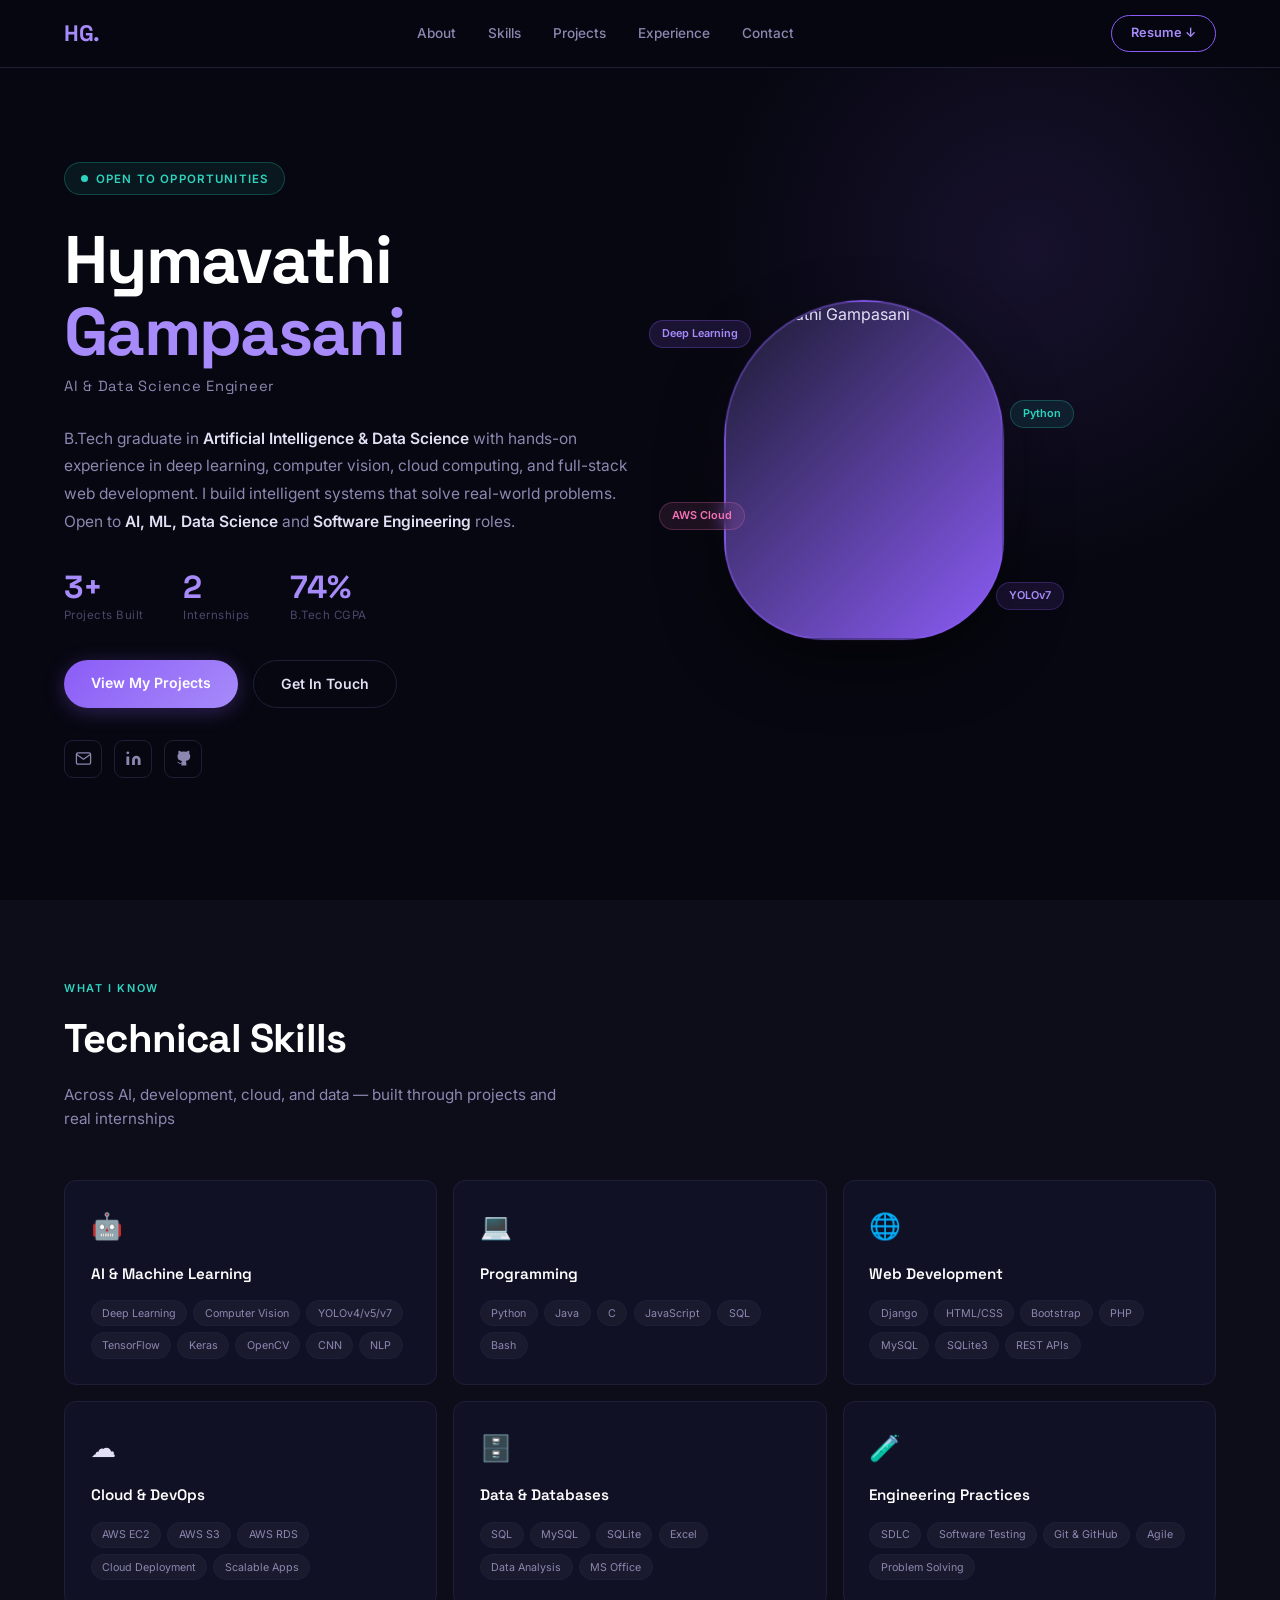
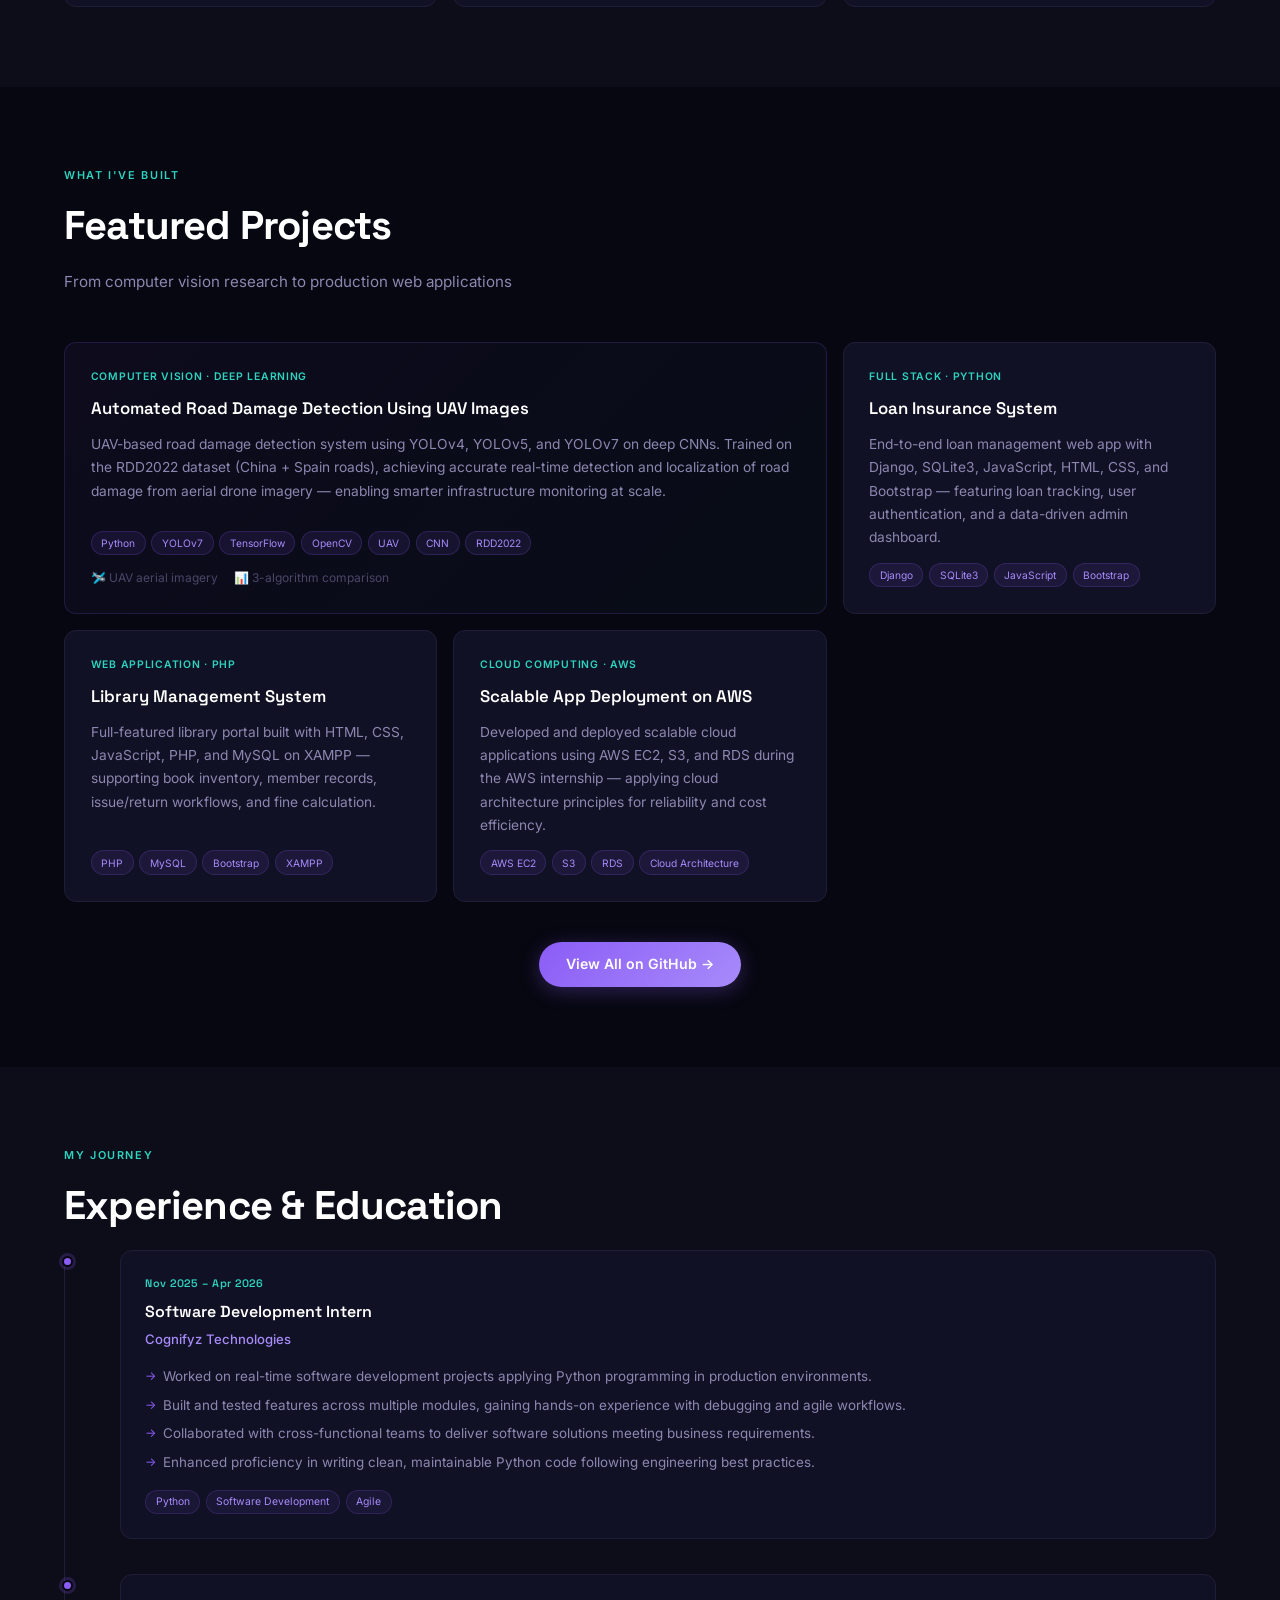
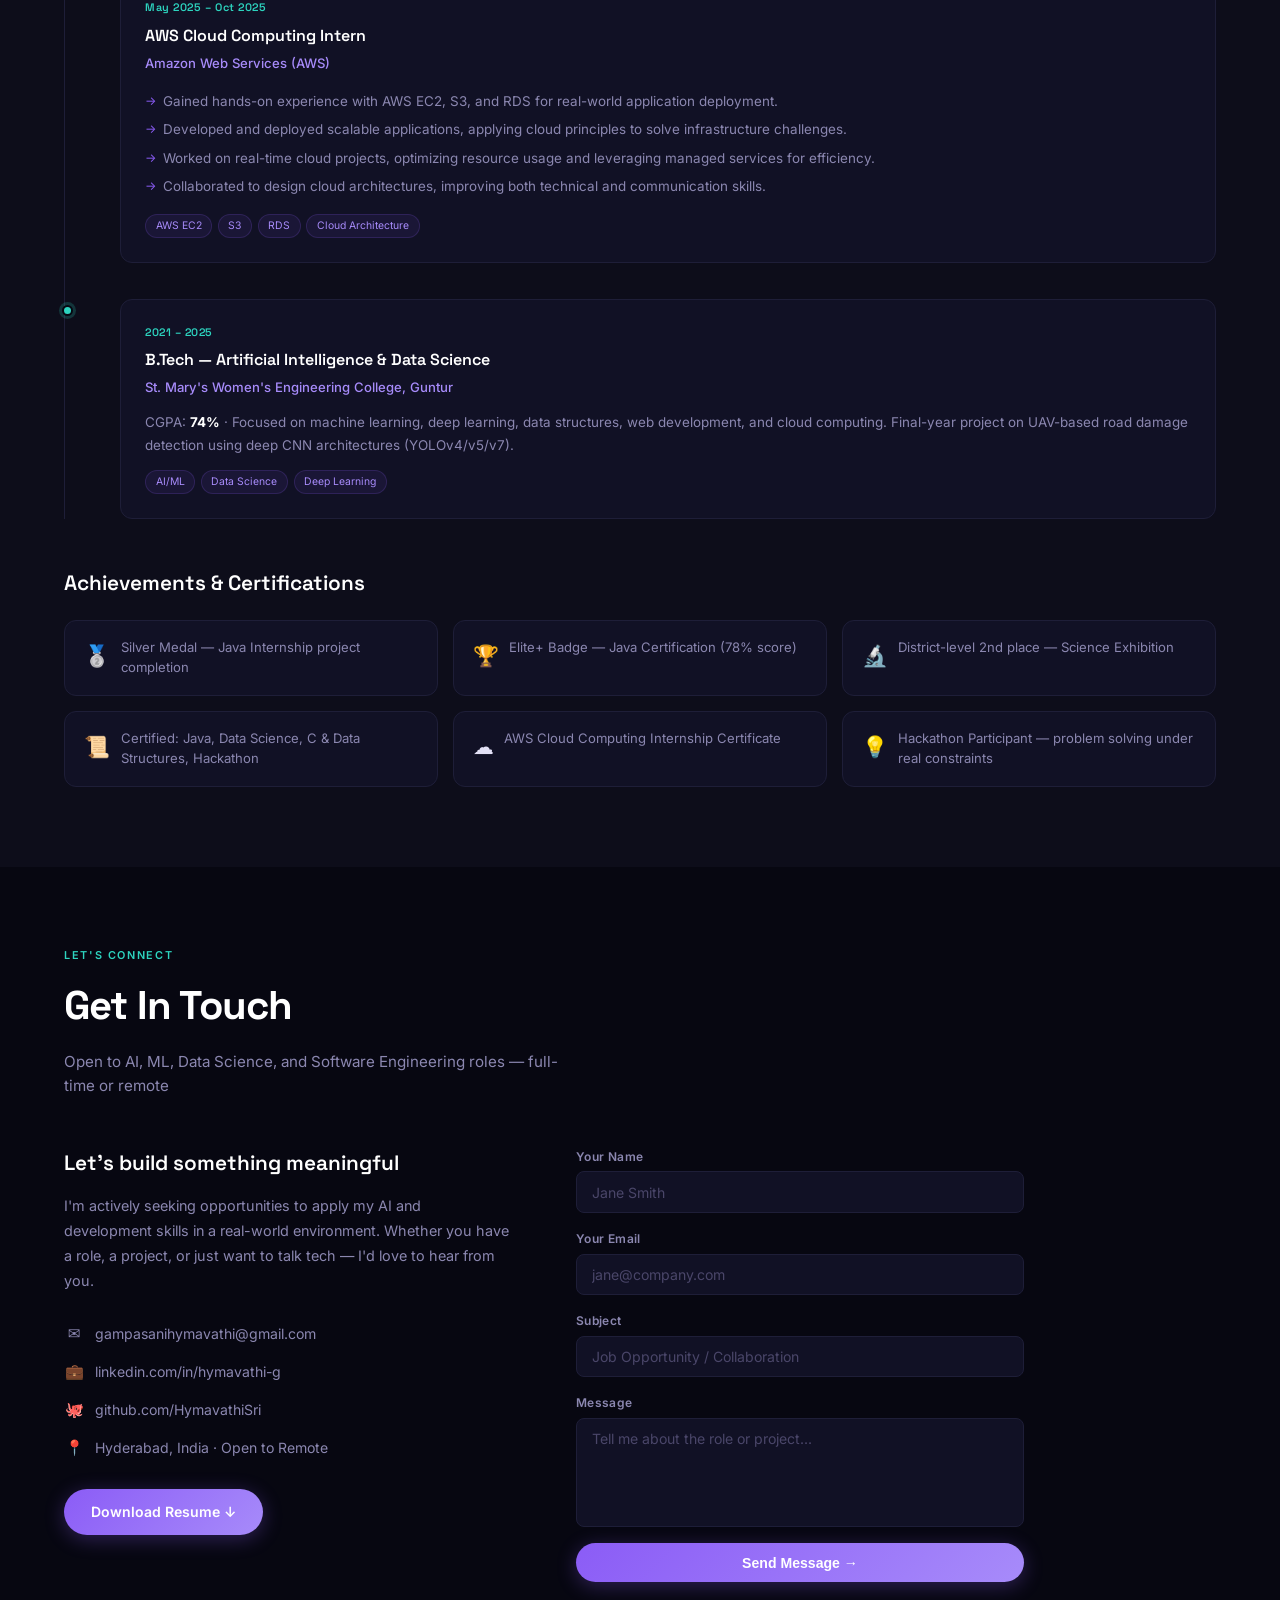
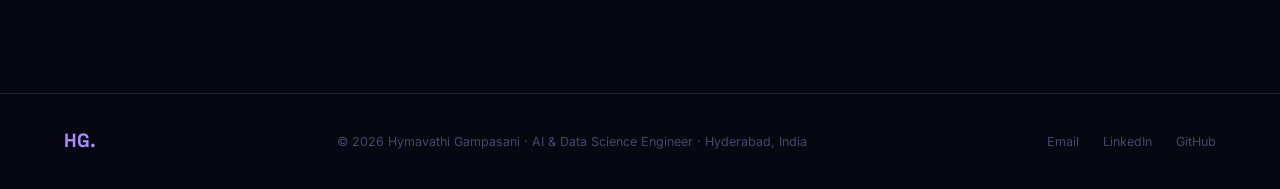
==== commit 2d52e64d: "Update index.html" ====
--- a/index.html
+++ b/index.html
@@ -1,342 +1,632 @@
 <!DOCTYPE html>
 <html lang="en">
 <head>
-  <meta charset="UTF-8" />
-  <meta name="viewport" content="width=device-width, initial-scale=1.0" />
-  <title>Hymavathi Gampasani — AI & Data Science Engineer</title>
-  <meta name="description" content="Hymavathi Gampasani is an AI & Data Science graduate with expertise in Deep Learning, Computer Vision, Full-Stack Development, and Cloud Computing. Open to AI, ML, Data, and Software roles." />
-  <meta name="keywords" content="AI Engineer, Data Science, Machine Learning, Deep Learning, Python, Computer Vision, Full Stack Developer, Fresher, Hyderabad" />
-  <meta property="og:title" content="Hymavathi Gampasani — AI & Data Science Engineer" />
-  <meta property="og:description" content="B.Tech AI&DS graduate passionate about building intelligent systems and scalable applications." />
-  <meta property="og:image" content="assets/profile.png" />
-  <meta property="og:type" content="website" />
-  <link rel="preconnect" href="https://fonts.googleapis.com" />
-  <link rel="preconnect" href="https://fonts.gstatic.com" crossorigin />
-  <link href="https://fonts.googleapis.com/css2?family=Syne:wght@400;500;600;700;800&family=Inter:wght@300;400;500;600&family=JetBrains+Mono:wght@400;500&display=swap" rel="stylesheet" />
-  <link rel="stylesheet" href="style.css" />
+<meta charset="UTF-8">
+<meta name="viewport" content="width=device-width, initial-scale=1.0">
+<title>Hymavathi Gampasani — AI & Data Science Engineer</title>
+<meta name="description" content="AI & Data Science Engineer — Deep Learning, Python, Cloud, Full Stack. Open to AI, ML, Data, Software roles.">
+<link rel="preconnect" href="https://fonts.googleapis.com">
+<link rel="stylesheet" href="https://fonts.googleapis.com/css2?family=Inter:wght@300;400;500;600;700&family=Space+Grotesk:wght@400;500;600;700&display=swap">
+<style>
+/* ── RESET ── */
+*,*::before,*::after{box-sizing:border-box;margin:0;padding:0}
+html{scroll-behavior:smooth}
+body{font-family:'Inter',system-ui,sans-serif;background:#070711;color:#e2e0f5;line-height:1.6;overflow-x:hidden}
+a{color:inherit;text-decoration:none}
+ul{list-style:none}
+
+/* ── VARIABLES ── */
+:root{
+  --bg:#070711;
+  --bg2:#0d0d1a;
+  --card:#111125;
+  --border:#1e1e38;
+  --violet:#8b5cf6;
+  --violet2:#a78bfa;
+  --teal:#2dd4bf;
+  --pink:#f472b6;
+  --text:#e2e0f5;
+  --muted:#8b87b0;
+  --dim:#4a4669;
+  --r:12px;
+}
+
+/* ── NAV ── */
+nav{
+  position:fixed;top:0;left:0;right:0;z-index:999;
+  display:flex;align-items:center;justify-content:space-between;
+  padding:0 5%;height:68px;
+  background:rgba(7,7,17,0.92);
+  backdrop-filter:blur(16px);
+  border-bottom:1px solid var(--border);
+}
+.logo{font-family:'Space Grotesk',sans-serif;font-size:1.4rem;font-weight:700;color:var(--violet2);letter-spacing:-0.02em}
+.nav-links{display:flex;gap:2rem}
+.nav-links a{font-size:.85rem;font-weight:500;color:var(--muted);transition:color .2s}
+.nav-links a:hover{color:var(--text)}
+.nav-btn{
+  font-size:.8rem;font-weight:600;padding:.45rem 1.2rem;
+  border:1px solid var(--violet);border-radius:50px;color:var(--violet2);
+  transition:all .2s;
+}
+.nav-btn:hover{background:var(--violet);color:#fff}
+.ham{display:none;flex-direction:column;gap:5px;background:none;border:none;cursor:pointer;padding:4px}
+.ham span{display:block;width:22px;height:2px;background:var(--text);border-radius:2px;transition:all .3s}
+.mob{display:none;flex-direction:column;position:fixed;top:68px;left:0;right:0;background:var(--bg2);border-bottom:1px solid var(--border);z-index:998}
+.mob.on{display:flex}
+.mob a{padding:.9rem 5%;font-size:.95rem;color:var(--muted);border-bottom:1px solid var(--border);transition:color .2s}
+.mob a:hover{color:var(--text)}
+
+/* ── HERO ── */
+.hero{
+  min-height:100vh;display:flex;align-items:center;
+  padding:100px 5% 60px;gap:60px;
+  position:relative;overflow:hidden;
+}
+.hero::before{
+  content:'';position:absolute;top:-100px;right:-100px;
+  width:700px;height:700px;border-radius:50%;
+  background:radial-gradient(circle,rgba(139,92,246,.12) 0%,transparent 65%);
+  pointer-events:none;
+}
+.hero-left{flex:1;min-width:0;max-width:580px}
+.badge{
+  display:inline-flex;align-items:center;gap:8px;
+  font-size:.72rem;font-weight:600;letter-spacing:.1em;text-transform:uppercase;
+  color:var(--teal);background:rgba(45,212,191,.08);
+  border:1px solid rgba(45,212,191,.25);padding:.38rem 1rem;border-radius:50px;
+  margin-bottom:1.8rem;
+}
+.dot{width:7px;height:7px;background:var(--teal);border-radius:50%;animation:blink 2s infinite}
+@keyframes blink{0%,100%{opacity:1}50%{opacity:.3}}
+h1.name{
+  font-family:'Space Grotesk',sans-serif;
+  font-size:clamp(2.6rem,5.5vw,4.2rem);
+  font-weight:700;line-height:1.08;letter-spacing:-.025em;
+  color:#fff;margin-bottom:.4rem;
+}
+h1.name span{color:var(--violet2)}
+.subtitle{font-size:.92rem;color:var(--muted);letter-spacing:.05em;margin-bottom:1.6rem;font-family:'Space Grotesk',sans-serif}
+.bio{font-size:.97rem;color:var(--muted);line-height:1.8;margin-bottom:2.2rem}
+.bio strong{color:var(--text);font-weight:600}
+.stats{display:flex;gap:2.5rem;margin-bottom:2.2rem}
+.stat-n{font-family:'Space Grotesk',sans-serif;font-size:2rem;font-weight:700;color:var(--violet2);display:block;line-height:1}
+.stat-l{font-size:.72rem;color:var(--dim);display:block;margin-top:3px;letter-spacing:.04em}
+.btns{display:flex;gap:.9rem;flex-wrap:wrap;margin-bottom:2rem}
+.btn-p{
+  display:inline-block;
+  background:linear-gradient(135deg,var(--violet),var(--violet2));
+  color:#fff;font-weight:600;font-size:.88rem;
+  padding:.72rem 1.7rem;border-radius:50px;
+  transition:all .25s;box-shadow:0 4px 20px rgba(139,92,246,.3);
+  border:none;cursor:pointer;
+}
+.btn-p:hover{transform:translateY(-2px);box-shadow:0 8px 28px rgba(139,92,246,.45)}
+.btn-s{
+  display:inline-block;color:var(--text);font-weight:600;font-size:.88rem;
+  padding:.72rem 1.7rem;border-radius:50px;border:1px solid var(--border);
+  transition:all .25s;
+}
+.btn-s:hover{border-color:var(--violet);color:var(--violet2)}
+.socials{display:flex;gap:.75rem}
+.soc{
+  width:38px;height:38px;display:flex;align-items:center;justify-content:center;
+  border:1px solid var(--border);border-radius:9px;color:var(--muted);
+  transition:all .2s;
+}
+.soc svg{width:17px;height:17px}
+.soc:hover{border-color:var(--violet);color:var(--violet2);background:rgba(139,92,246,.1)}
+
+/* hero image */
+.hero-right{flex-shrink:0;position:relative;width:320px}
+.img-wrap{
+  width:280px;height:340px;margin:0 auto;position:relative;
+}
+.img-wrap img{
+  width:100%;height:100%;object-fit:cover;object-position:top center;
+  border-radius:140px 140px 100px 100px;
+  border:2px solid rgba(139,92,246,.35);
+  box-shadow:0 24px 60px rgba(0,0,0,.55),0 0 0 1px rgba(139,92,246,.1);
+  display:block;
+}
+.img-glow{
+  position:absolute;inset:-20px;border-radius:50%;
+  background:radial-gradient(circle,rgba(139,92,246,.15) 0%,transparent 70%);
+  z-index:-1;
+}
+.float-chip{
+  position:absolute;
+  font-size:.68rem;font-weight:600;padding:.28rem .75rem;
+  border-radius:50px;white-space:nowrap;
+  backdrop-filter:blur(8px);
+}
+.fc1{top:20px;left:-75px;background:rgba(139,92,246,.15);border:1px solid rgba(139,92,246,.3);color:var(--violet2)}
+.fc2{top:100px;right:-70px;background:rgba(45,212,191,.1);border:1px solid rgba(45,212,191,.25);color:var(--teal)}
+.fc3{bottom:110px;left:-65px;background:rgba(244,114,182,.1);border:1px solid rgba(244,114,182,.25);color:var(--pink)}
+.fc4{bottom:30px;right:-60px;background:rgba(139,92,246,.12);border:1px solid rgba(139,92,246,.25);color:var(--violet2)}
+
+/* ── SECTION BASE ── */
+section{padding:80px 5%}
+.s2{background:var(--bg2)}
+.eyebrow{font-size:.68rem;font-weight:600;letter-spacing:.15em;text-transform:uppercase;color:var(--teal);margin-bottom:.6rem}
+h2.stitle{
+  font-family:'Space Grotesk',sans-serif;
+  font-size:clamp(1.7rem,3.5vw,2.5rem);
+  font-weight:700;letter-spacing:-.02em;color:#fff;margin-bottom:.75rem;
+}
+.ssub{font-size:.95rem;color:var(--muted);max-width:520px;margin-bottom:3rem}
+
+/* ── SKILLS ── */
+.skills-grid{display:grid;grid-template-columns:repeat(3,1fr);gap:1rem}
+.sk-card{
+  background:var(--card);border:1px solid var(--border);
+  border-radius:var(--r);padding:1.6rem;
+  transition:all .3s;
+}
+.sk-card:hover{border-color:rgba(139,92,246,.3);transform:translateY(-3px);box-shadow:0 12px 40px rgba(0,0,0,.3)}
+.sk-icon{font-size:1.6rem;margin-bottom:.9rem}
+.sk-card h3{font-family:'Space Grotesk',sans-serif;font-size:.95rem;font-weight:600;color:#fff;margin-bottom:.9rem}
+.tags{display:flex;flex-wrap:wrap;gap:.38rem}
+.tag{
+  font-size:.67rem;padding:.22rem .65rem;
+  background:rgba(255,255,255,.04);border:1px solid var(--border);
+  border-radius:50px;color:var(--muted);
+}
+
+/* ── PROJECTS ── */
+.proj-grid{display:grid;grid-template-columns:repeat(3,1fr);gap:1rem;margin-bottom:2.5rem}
+.proj-card{
+  background:var(--card);border:1px solid var(--border);
+  border-radius:var(--r);padding:1.6rem;
+  display:flex;flex-direction:column;gap:.8rem;
+  transition:all .3s;
+}
+.proj-card:hover{border-color:rgba(139,92,246,.3);transform:translateY(-3px);box-shadow:0 12px 40px rgba(0,0,0,.3)}
+.proj-card.big{grid-column:span 2;border-color:rgba(139,92,246,.18);background:linear-gradient(135deg,rgba(139,92,246,.05),rgba(45,212,191,.03))}
+.ptag{font-size:.65rem;font-weight:600;letter-spacing:.07em;text-transform:uppercase;color:var(--teal)}
+.proj-card h3{font-family:'Space Grotesk',sans-serif;font-size:1.05rem;font-weight:600;color:#fff;line-height:1.3}
+.proj-card p{font-size:.86rem;color:var(--muted);line-height:1.7;flex:1}
+.proj-pills{display:flex;flex-wrap:wrap;gap:.35rem}
+.pill{font-size:.64rem;padding:.2rem .6rem;background:rgba(139,92,246,.1);border:1px solid rgba(139,92,246,.2);border-radius:50px;color:var(--violet2)}
+.proj-meta{display:flex;gap:1rem;font-size:.75rem;color:var(--dim)}
+.plink{font-size:.82rem;font-weight:600;color:var(--violet2);transition:color .2s;align-self:flex-start}
+.plink:hover{color:var(--teal)}
+.center{text-align:center}
+
+/* ── EXPERIENCE ── */
+.tl{position:relative;padding-left:1.5rem;margin-bottom:3rem}
+.tl::before{content:'';position:absolute;left:0;top:8px;bottom:0;width:1px;background:var(--border)}
+.tli{position:relative;padding-left:2rem;margin-bottom:2.2rem}
+.tld{
+  position:absolute;left:-1.65rem;top:6px;
+  width:11px;height:11px;border-radius:50%;background:var(--violet);
+  border:2px solid var(--bg);box-shadow:0 0 0 3px rgba(139,92,246,.2);
+}
+.tli.edu .tld{background:var(--teal);box-shadow:0 0 0 3px rgba(45,212,191,.2)}
+.tlc{background:var(--card);border:1px solid var(--border);border-radius:var(--r);padding:1.5rem;transition:all .3s}
+.tlc:hover{border-color:rgba(139,92,246,.2)}
+.tl-date{font-size:.68rem;color:var(--teal);font-weight:600;letter-spacing:.05em;margin-bottom:.4rem;font-family:'Space Grotesk',sans-serif}
+.tlc h3{font-family:'Space Grotesk',sans-serif;font-size:1rem;font-weight:600;color:#fff;margin-bottom:.2rem}
+.tlc .org{font-size:.82rem;color:var(--violet2);font-weight:500;margin-bottom:.8rem}
+.tlc li{font-size:.84rem;color:var(--muted);padding:.22rem 0 .22rem 1.1rem;position:relative;line-height:1.6}
+.tlc li::before{content:'→';position:absolute;left:0;color:var(--violet);font-size:.75rem}
+.tlc p{font-size:.84rem;color:var(--muted);line-height:1.7}
+.tl-tags{display:flex;flex-wrap:wrap;gap:.35rem;margin-top:.8rem}
+.tl-tag{font-size:.65rem;padding:.18rem .6rem;background:rgba(139,92,246,.08);border:1px solid rgba(139,92,246,.18);border-radius:50px;color:var(--violet2)}
+
+/* ── ACHIEVEMENTS ── */
+.ach-title{font-family:'Space Grotesk',sans-serif;font-size:1.3rem;font-weight:600;color:#fff;margin-bottom:1.2rem}
+.ach-grid{display:grid;grid-template-columns:repeat(3,1fr);gap:.9rem}
+.ach-card{
+  background:var(--card);border:1px solid var(--border);
+  border-radius:var(--r);padding:1.1rem 1.2rem;
+  display:flex;align-items:flex-start;gap:.65rem;
+  transition:all .3s;
+}
+.ach-card:hover{border-color:rgba(139,92,246,.2);background:rgba(139,92,246,.05)}
+.ach-i{font-size:1.3rem;flex-shrink:0;margin-top:1px}
+.ach-card p{font-size:.82rem;color:var(--muted);line-height:1.5}
+
+/* ── CONTACT ── */
+.ct-grid{display:grid;grid-template-columns:1fr 1fr;gap:4rem;max-width:960px}
+.ct-info h3{font-family:'Space Grotesk',sans-serif;font-size:1.3rem;font-weight:600;color:#fff;margin-bottom:.8rem}
+.ct-info>p{font-size:.9rem;color:var(--muted);line-height:1.75;margin-bottom:1.8rem}
+.ct-links{display:flex;flex-direction:column;gap:.85rem;margin-bottom:1.8rem}
+.ct-item{display:flex;align-items:center;gap:.7rem;font-size:.88rem;color:var(--muted);transition:color .2s}
+.ct-item:hover{color:var(--text)}
+.ct-icon{font-size:.95rem;width:20px;text-align:center}
+.form{display:flex;flex-direction:column;gap:1rem}
+.fg{display:flex;flex-direction:column;gap:.35rem}
+.fg label{font-size:.75rem;font-weight:600;color:var(--muted);letter-spacing:.03em}
+.fg input,.fg textarea{
+  background:var(--card);border:1px solid var(--border);border-radius:8px;
+  padding:.7rem .95rem;font-size:.88rem;color:var(--text);font-family:'Inter',sans-serif;
+  transition:border-color .2s;resize:none;
+}
+.fg input:focus,.fg textarea:focus{outline:none;border-color:var(--violet)}
+.fg input::placeholder,.fg textarea::placeholder{color:var(--dim)}
+.fnote{font-size:.78rem;color:var(--teal);text-align:center;min-height:1.2em}
+.btn-full{width:100%;text-align:center}
+
+/* ── FOOTER ── */
+footer{
+  padding:2rem 5%;border-top:1px solid var(--border);
+  display:flex;align-items:center;justify-content:space-between;
+  flex-wrap:wrap;gap:1rem;
+}
+.fl{font-family:'Space Grotesk',sans-serif;font-size:1.2rem;font-weight:700;color:var(--violet2)}
+.fc{font-size:.78rem;color:var(--dim)}
+.flinks{display:flex;gap:1.5rem}
+.flinks a{font-size:.78rem;color:var(--dim);transition:color .2s}
+.flinks a:hover{color:var(--text)}
+
+/* ── ANIMATE ── */
+.au{opacity:0;transform:translateY(20px);transition:opacity .55s ease,transform .55s ease}
+.au.vis{opacity:1;transform:translateY(0)}
+
+/* ── RESPONSIVE ── */
+@media(max-width:960px){
+  .skills-grid{grid-template-columns:repeat(2,1fr)}
+  .proj-grid{grid-template-columns:1fr}
+  .proj-card.big{grid-column:span 1}
+  .ach-grid{grid-template-columns:repeat(2,1fr)}
+  .ct-grid{grid-template-columns:1fr;gap:2.5rem}
+  .hero{gap:3rem}
+  .hero-right{width:260px}
+  .img-wrap{width:230px;height:280px}
+  .float-chip{display:none}
+}
+@media(max-width:700px){
+  .nav-links,.nav-btn{display:none}
+  .ham{display:flex}
+  .hero{flex-direction:column;padding:90px 5% 50px;text-align:center}
+  .hero-right{order:-1;width:200px}
+  .img-wrap{width:190px;height:230px}
+  .stats{justify-content:center}
+  .btns{justify-content:center}
+  .socials{justify-content:center}
+  .skills-grid{grid-template-columns:1fr}
+  .ach-grid{grid-template-columns:1fr}
+  section{padding:55px 5%}
+  footer{flex-direction:column;text-align:center}
+}
+</style>
 </head>
 <body>
-  <!-- NAV -->
-  <nav class="nav" id="nav">
-    <a href="index.html" class="nav-logo">HG.</a>
-    <div class="nav-links">
-      <a href="#about">About</a>
-      <a href="#skills">Skills</a>
-      <a href="projects.html">Projects</a>
-      <a href="#experience">Experience</a>
-      <a href="#contact">Contact</a>
-    </div>
-    <a href="assets/Hymavathi_Resume.pdf" class="btn-nav" download>Resume ↓</a>
-    <button class="hamburger" id="hamburger" aria-label="Menu">
-      <span></span><span></span><span></span>
-    </button>
-  </nav>
-
-  <div class="mobile-menu" id="mobileMenu">
-    <a href="#about" class="mobile-link">About</a>
-    <a href="#skills" class="mobile-link">Skills</a>
-    <a href="projects.html" class="mobile-link">Projects</a>
-    <a href="#experience" class="mobile-link">Experience</a>
-    <a href="#contact" class="mobile-link">Contact</a>
-    <a href="assets/Hymavathi_Resume.pdf" class="mobile-link" download>Download Resume</a>
-  </div>
-
-  <!-- HERO -->
-  <section class="hero" id="about">
-    <div class="hero-content">
-      <div class="hero-badge">
-        <span class="dot"></span> Open to opportunities
-      </div>
-      <h1 class="hero-name">Hymavathi<br /><span class="accent">Gampasani</span></h1>
-      <p class="hero-title">AI & Data Science Engineer</p>
-      <p class="hero-bio">
-        B.Tech graduate in Artificial Intelligence & Data Science with hands-on experience in deep learning, computer vision, cloud computing, and full-stack web development. I build intelligent systems that solve real-world problems — from UAV-based road damage detection to loan management platforms. Open to <strong>AI, ML, Data Science,</strong> and <strong>Software Engineering</strong> roles.
-      </p>
-      <div class="hero-stats">
-        <div class="stat"><span class="stat-num">3+</span><span class="stat-label">Projects Built</span></div>
-        <div class="stat"><span class="stat-num">2</span><span class="stat-label">Internships</span></div>
-        <div class="stat"><span class="stat-num">74%</span><span class="stat-label">B.Tech CGPA</span></div>
-      </div>
-      <div class="hero-cta">
-        <a href="projects.html" class="btn-primary">View My Projects</a>
-        <a href="#contact" class="btn-secondary">Get In Touch</a>
-      </div>
-      <div class="hero-socials">
-        <a href="mailto:gampasanihymavathi@gmail.com" title="Email" class="social-icon">
-          <svg viewBox="0 0 24 24" fill="none" stroke="currentColor" stroke-width="1.8"><path d="M4 4h16c1.1 0 2 .9 2 2v12c0 1.1-.9 2-2 2H4c-1.1 0-2-.9-2-2V6c0-1.1.9-2 2-2z"/><polyline points="22,6 12,13 2,6"/></svg>
+
+<!-- NAV -->
+<nav>
+  <a href="#" class="logo">HG.</a>
+  <div class="nav-links">
+    <a href="#about">About</a>
+    <a href="#skills">Skills</a>
+    <a href="#projects">Projects</a>
+    <a href="#experience">Experience</a>
+    <a href="#contact">Contact</a>
+  </div>
+  <a href="assets/Hymavathi_Resume_.pdf" class="nav-btn" download>Resume ↓</a>
+  <button class="ham" id="ham" aria-label="Menu">
+    <span></span><span></span><span></span>
+  </button>
+</nav>
+<div class="mob" id="mob">
+  <a href="#about">About</a>
+  <a href="#skills">Skills</a>
+  <a href="#projects">Projects</a>
+  <a href="#experience">Experience</a>
+  <a href="#contact">Contact</a>
+  <a href="assets/Hymavathi_Resume_.pdf" download>Download Resume</a>
+</div>
+
+<!-- HERO -->
+<section class="hero" id="about">
+  <div class="hero-left">
+    <div class="badge"><span class="dot"></span> Open to opportunities</div>
+    <h1 class="name">Hymavathi<br><span>Gampasani</span></h1>
+    <p class="subtitle">AI &amp; Data Science Engineer</p>
+    <p class="bio">
+      B.Tech graduate in <strong>Artificial Intelligence &amp; Data Science</strong> with hands-on experience in deep learning, computer vision, cloud computing, and full-stack web development. I build intelligent systems that solve real-world problems. Open to <strong>AI, ML, Data Science</strong> and <strong>Software Engineering</strong> roles.
+    </p>
+    <div class="stats">
+      <div><span class="stat-n">3+</span><span class="stat-l">Projects Built</span></div>
+      <div><span class="stat-n">2</span><span class="stat-l">Internships</span></div>
+      <div><span class="stat-n">74%</span><span class="stat-l">B.Tech CGPA</span></div>
+    </div>
+    <div class="btns">
+      <a href="#projects" class="btn-p">View My Projects</a>
+      <a href="#contact" class="btn-s">Get In Touch</a>
+    </div>
+    <div class="socials">
+      <a href="mailto:gampasanihymavathi@gmail.com" class="soc" title="Email">
+        <svg viewBox="0 0 24 24" fill="none" stroke="currentColor" stroke-width="1.8"><path d="M4 4h16c1.1 0 2 .9 2 2v12c0 1.1-.9 2-2 2H4c-1.1 0-2-.9-2-2V6c0-1.1.9-2 2-2z"/><polyline points="22,6 12,13 2,6"/></svg>
+      </a>
+      <a href="https://www.linkedin.com/in/hymavathi-g/" target="_blank" class="soc" title="LinkedIn">
+        <svg viewBox="0 0 24 24" fill="currentColor"><path d="M16 8a6 6 0 016 6v7h-4v-7a2 2 0 00-2-2 2 2 0 00-2 2v7h-4v-7a6 6 0 016-6zM2 9h4v12H2z"/><circle cx="4" cy="4" r="2"/></svg>
+      </a>
+      <a href="https://github.com/HymavathiSri" target="_blank" class="soc" title="GitHub">
+        <svg viewBox="0 0 24 24" fill="currentColor"><path d="M9 19c-5 1.5-5-2.5-7-3m14 6v-3.87a3.37 3.37 0 00-.94-2.61c3.14-.35 6.44-1.54 6.44-7A5.44 5.44 0 0020 4.77 5.07 5.07 0 0019.91 1S18.73.65 16 2.48a13.38 13.38 0 00-7 0C6.27.65 5.09 1 5.09 1A5.07 5.07 0 005 4.77a5.44 5.44 0 00-1.5 3.78c0 5.42 3.3 6.61 6.44 7A3.37 3.37 0 009 18.13V22"/></svg>
+      </a>
+    </div>
+  </div>
+
+  <div class="hero-right">
+    <div class="img-wrap">
+      <div class="img-glow"></div>
+      <img src="assets/Hyma Profile 1.png" alt="Hymavathi Gampasani" onerror="this.style.background='linear-gradient(135deg,#1a1a2e,#8b5cf6)';this.removeAttribute('src')">
+      <div class="float-chip fc1">Deep Learning</div>
+      <div class="float-chip fc2">Python</div>
+      <div class="float-chip fc3">AWS Cloud</div>
+      <div class="float-chip fc4">YOLOv7</div>
+    </div>
+  </div>
+</section>
+
+<!-- SKILLS -->
+<section class="s2" id="skills">
+  <div class="eyebrow">What I Know</div>
+  <h2 class="stitle">Technical Skills</h2>
+  <p class="ssub">Across AI, development, cloud, and data — built through projects and real internships</p>
+  <div class="skills-grid">
+    <div class="sk-card au">
+      <div class="sk-icon">🤖</div>
+      <h3>AI &amp; Machine Learning</h3>
+      <div class="tags">
+        <span class="tag">Deep Learning</span><span class="tag">Computer Vision</span>
+        <span class="tag">YOLOv4/v5/v7</span><span class="tag">TensorFlow</span>
+        <span class="tag">Keras</span><span class="tag">OpenCV</span><span class="tag">CNN</span><span class="tag">NLP</span>
+      </div>
+    </div>
+    <div class="sk-card au">
+      <div class="sk-icon">💻</div>
+      <h3>Programming</h3>
+      <div class="tags">
+        <span class="tag">Python</span><span class="tag">Java</span><span class="tag">C</span>
+        <span class="tag">JavaScript</span><span class="tag">SQL</span><span class="tag">Bash</span>
+      </div>
+    </div>
+    <div class="sk-card au">
+      <div class="sk-icon">🌐</div>
+      <h3>Web Development</h3>
+      <div class="tags">
+        <span class="tag">Django</span><span class="tag">HTML/CSS</span><span class="tag">Bootstrap</span>
+        <span class="tag">PHP</span><span class="tag">MySQL</span><span class="tag">SQLite3</span><span class="tag">REST APIs</span>
+      </div>
+    </div>
+    <div class="sk-card au">
+      <div class="sk-icon">☁️</div>
+      <h3>Cloud &amp; DevOps</h3>
+      <div class="tags">
+        <span class="tag">AWS EC2</span><span class="tag">AWS S3</span><span class="tag">AWS RDS</span>
+        <span class="tag">Cloud Deployment</span><span class="tag">Scalable Apps</span>
+      </div>
+    </div>
+    <div class="sk-card au">
+      <div class="sk-icon">🗄️</div>
+      <h3>Data &amp; Databases</h3>
+      <div class="tags">
+        <span class="tag">SQL</span><span class="tag">MySQL</span><span class="tag">SQLite</span>
+        <span class="tag">Excel</span><span class="tag">Data Analysis</span><span class="tag">MS Office</span>
+      </div>
+    </div>
+    <div class="sk-card au">
+      <div class="sk-icon">🧪</div>
+      <h3>Engineering Practices</h3>
+      <div class="tags">
+        <span class="tag">SDLC</span><span class="tag">Software Testing</span>
+        <span class="tag">Git &amp; GitHub</span><span class="tag">Agile</span><span class="tag">Problem Solving</span>
+      </div>
+    </div>
+  </div>
+</section>
+
+<!-- PROJECTS -->
+<section id="projects">
+  <div class="eyebrow">What I've Built</div>
+  <h2 class="stitle">Featured Projects</h2>
+  <p class="ssub">From computer vision research to production web applications</p>
+
+  <div class="proj-grid">
+    <div class="proj-card big au">
+      <div class="ptag">Computer Vision · Deep Learning</div>
+      <h3>Automated Road Damage Detection Using UAV Images</h3>
+      <p>UAV-based road damage detection system using YOLOv4, YOLOv5, and YOLOv7 on deep CNNs. Trained on the RDD2022 dataset (China + Spain roads), achieving accurate real-time detection and localization of road damage from aerial drone imagery — enabling smarter infrastructure monitoring at scale.</p>
+      <div class="proj-pills">
+        <span class="pill">Python</span><span class="pill">YOLOv7</span><span class="pill">TensorFlow</span>
+        <span class="pill">OpenCV</span><span class="pill">UAV</span><span class="pill">CNN</span><span class="pill">RDD2022</span>
+      </div>
+      <div class="proj-meta"><span>🛩️ UAV aerial imagery</span><span>📊 3-algorithm comparison</span></div>
+    </div>
+
+    <div class="proj-card au">
+      <div class="ptag">Full Stack · Python</div>
+      <h3>Loan Insurance System</h3>
+      <p>End-to-end loan management web app with Django, SQLite3, JavaScript, HTML, CSS, and Bootstrap — featuring loan tracking, user authentication, and a data-driven admin dashboard.</p>
+      <div class="proj-pills">
+        <span class="pill">Django</span><span class="pill">SQLite3</span><span class="pill">JavaScript</span><span class="pill">Bootstrap</span>
+      </div>
+    </div>
+
+    <div class="proj-card au">
+      <div class="ptag">Web Application · PHP</div>
+      <h3>Library Management System</h3>
+      <p>Full-featured library portal built with HTML, CSS, JavaScript, PHP, and MySQL on XAMPP — supporting book inventory, member records, issue/return workflows, and fine calculation.</p>
+      <div class="proj-pills">
+        <span class="pill">PHP</span><span class="pill">MySQL</span><span class="pill">Bootstrap</span><span class="pill">XAMPP</span>
+      </div>
+    </div>
+
+    <div class="proj-card au">
+      <div class="ptag">Cloud Computing · AWS</div>
+      <h3>Scalable App Deployment on AWS</h3>
+      <p>Developed and deployed scalable cloud applications using AWS EC2, S3, and RDS during the AWS internship — applying cloud architecture principles for reliability and cost efficiency.</p>
+      <div class="proj-pills">
+        <span class="pill">AWS EC2</span><span class="pill">S3</span><span class="pill">RDS</span><span class="pill">Cloud Architecture</span>
+      </div>
+    </div>
+  </div>
+
+  <div class="center">
+    <a href="https://github.com/HymavathiSri" target="_blank" class="btn-p">View All on GitHub →</a>
+  </div>
+</section>
+
+<!-- EXPERIENCE -->
+<section class="s2" id="experience">
+  <div class="eyebrow">My Journey</div>
+  <h2 class="stitle">Experience &amp; Education</h2>
+
+  <div class="tl">
+    <div class="tli">
+      <div class="tld"></div>
+      <div class="tlc au">
+        <div class="tl-date">Nov 2025 – Apr 2026</div>
+        <h3>Software Development Intern</h3>
+        <p class="org">Cognifyz Technologies</p>
+        <ul>
+          <li>Worked on real-time software development projects applying Python programming in production environments.</li>
+          <li>Built and tested features across multiple modules, gaining hands-on experience with debugging and agile workflows.</li>
+          <li>Collaborated with cross-functional teams to deliver software solutions meeting business requirements.</li>
+          <li>Enhanced proficiency in writing clean, maintainable Python code following engineering best practices.</li>
+        </ul>
+        <div class="tl-tags"><span class="tl-tag">Python</span><span class="tl-tag">Software Development</span><span class="tl-tag">Agile</span></div>
+      </div>
+    </div>
+
+    <div class="tli">
+      <div class="tld"></div>
+      <div class="tlc au">
+        <div class="tl-date">May 2025 – Oct 2025</div>
+        <h3>AWS Cloud Computing Intern</h3>
+        <p class="org">Amazon Web Services (AWS)</p>
+        <ul>
+          <li>Gained hands-on experience with AWS EC2, S3, and RDS for real-world application deployment.</li>
+          <li>Developed and deployed scalable applications, applying cloud principles to solve infrastructure challenges.</li>
+          <li>Worked on real-time cloud projects, optimizing resource usage and leveraging managed services for efficiency.</li>
+          <li>Collaborated to design cloud architectures, improving both technical and communication skills.</li>
+        </ul>
+        <div class="tl-tags"><span class="tl-tag">AWS EC2</span><span class="tl-tag">S3</span><span class="tl-tag">RDS</span><span class="tl-tag">Cloud Architecture</span></div>
+      </div>
+    </div>
+
+    <div class="tli edu">
+      <div class="tld"></div>
+      <div class="tlc au">
+        <div class="tl-date">2021 – 2025</div>
+        <h3>B.Tech — Artificial Intelligence &amp; Data Science</h3>
+        <p class="org">St. Mary's Women's Engineering College, Guntur</p>
+        <p>CGPA: <strong style="color:#fff">74%</strong> · Focused on machine learning, deep learning, data structures, web development, and cloud computing. Final-year project on UAV-based road damage detection using deep CNN architectures (YOLOv4/v5/v7).</p>
+        <div class="tl-tags"><span class="tl-tag">AI/ML</span><span class="tl-tag">Data Science</span><span class="tl-tag">Deep Learning</span></div>
+      </div>
+    </div>
+  </div>
+
+  <p class="ach-title">Achievements &amp; Certifications</p>
+  <div class="ach-grid">
+    <div class="ach-card au"><div class="ach-i">🥈</div><p>Silver Medal — Java Internship project completion</p></div>
+    <div class="ach-card au"><div class="ach-i">🏆</div><p>Elite+ Badge — Java Certification (78% score)</p></div>
+    <div class="ach-card au"><div class="ach-i">🔬</div><p>District-level 2nd place — Science Exhibition</p></div>
+    <div class="ach-card au"><div class="ach-i">📜</div><p>Certified: Java, Data Science, C &amp; Data Structures, Hackathon</p></div>
+    <div class="ach-card au"><div class="ach-i">☁️</div><p>AWS Cloud Computing Internship Certificate</p></div>
+    <div class="ach-card au"><div class="ach-i">💡</div><p>Hackathon Participant — problem solving under real constraints</p></div>
+  </div>
+</section>
+
+<!-- CONTACT -->
+<section id="contact">
+  <div class="eyebrow">Let's Connect</div>
+  <h2 class="stitle">Get In Touch</h2>
+  <p class="ssub">Open to AI, ML, Data Science, and Software Engineering roles — full-time or remote</p>
+
+  <div class="ct-grid">
+    <div class="ct-info">
+      <h3>Let's build something meaningful</h3>
+      <p>I'm actively seeking opportunities to apply my AI and development skills in a real-world environment. Whether you have a role, a project, or just want to talk tech — I'd love to hear from you.</p>
+      <div class="ct-links">
+        <a href="mailto:gampasanihymavathi@gmail.com" class="ct-item">
+          <span class="ct-icon">✉️</span><span>gampasanihymavathi@gmail.com</span>
         </a>
-        <a href="https://www.linkedin.com/in/hymavathi-g/" target="_blank" title="LinkedIn" class="social-icon">
-          <svg viewBox="0 0 24 24" fill="currentColor"><path d="M16 8a6 6 0 016 6v7h-4v-7a2 2 0 00-2-2 2 2 0 00-2 2v7h-4v-7a6 6 0 016-6zM2 9h4v12H2z"/><circle cx="4" cy="4" r="2"/></svg>
+        <a href="https://www.linkedin.com/in/hymavathi-g/" target="_blank" class="ct-item">
+          <span class="ct-icon">💼</span><span>linkedin.com/in/hymavathi-g</span>
         </a>
-        <a href="https://github.com/HymavathiSri" target="_blank" title="GitHub" class="social-icon">
-          <svg viewBox="0 0 24 24" fill="currentColor"><path d="M9 19c-5 1.5-5-2.5-7-3m14 6v-3.87a3.37 3.37 0 00-.94-2.61c3.14-.35 6.44-1.54 6.44-7A5.44 5.44 0 0020 4.77 5.07 5.07 0 0019.91 1S18.73.65 16 2.48a13.38 13.38 0 00-7 0C6.27.65 5.09 1 5.09 1A5.07 5.07 0 005 4.77a5.44 5.44 0 00-1.5 3.78c0 5.42 3.3 6.61 6.44 7A3.37 3.37 0 009 18.13V22"/></svg>
+        <a href="https://github.com/HymavathiSri" target="_blank" class="ct-item">
+          <span class="ct-icon">🐙</span><span>github.com/HymavathiSri</span>
         </a>
-      </div>
-    </div>
-    <div class="hero-image-wrap">
-      <div class="hero-image-ring"></div>
-      <img src="assets/profile.png" alt="Hymavathi Gampasani" class="hero-image" />
-      <div class="hero-chips">
-        <div class="chip chip-1">Deep Learning</div>
-        <div class="chip chip-2">Python</div>
-        <div class="chip chip-3">AWS Cloud</div>
-        <div class="chip chip-4">YOLOv7</div>
-      </div>
-    </div>
-  </section>
-
-  <!-- SKILLS -->
-  <section class="section" id="skills">
-    <div class="section-eyebrow">What I Know</div>
-    <h2 class="section-title">Technical Skills</h2>
-    <p class="section-sub">Across AI, development, cloud, and data — built through projects and hands-on learning</p>
-
-    <div class="skills-grid">
-      <div class="skill-card">
-        <div class="skill-card-icon">🤖</div>
-        <h3>AI & Machine Learning</h3>
-        <div class="tags">
-          <span>Deep Learning</span><span>Computer Vision</span><span>YOLOv4/v5/v7</span>
-          <span>TensorFlow</span><span>Keras</span><span>OpenCV</span><span>CNN</span><span>NLP</span>
+        <div class="ct-item">
+          <span class="ct-icon">📍</span><span>Hyderabad, India · Open to Remote</span>
         </div>
       </div>
-      <div class="skill-card">
-        <div class="skill-card-icon">💻</div>
-        <h3>Programming</h3>
-        <div class="tags">
-          <span>Python</span><span>Java</span><span>C</span><span>JavaScript</span>
-          <span>SQL</span><span>Bash</span>
-        </div>
-      </div>
-      <div class="skill-card">
-        <div class="skill-card-icon">🌐</div>
-        <h3>Web Development</h3>
-        <div class="tags">
-          <span>Django</span><span>HTML/CSS</span><span>Bootstrap</span>
-          <span>PHP</span><span>MySQL</span><span>SQLite3</span><span>REST APIs</span>
-        </div>
-      </div>
-      <div class="skill-card">
-        <div class="skill-card-icon">☁️</div>
-        <h3>Cloud & DevOps</h3>
-        <div class="tags">
-          <span>AWS EC2</span><span>AWS S3</span><span>AWS RDS</span>
-          <span>Cloud Deployment</span><span>Scalable Apps</span>
-        </div>
-      </div>
-      <div class="skill-card">
-        <div class="skill-card-icon">🗄️</div>
-        <h3>Data & Databases</h3>
-        <div class="tags">
-          <span>SQL</span><span>MySQL</span><span>SQLite</span><span>Excel</span>
-          <span>Data Analysis</span><span>MS Office</span>
-        </div>
-      </div>
-      <div class="skill-card">
-        <div class="skill-card-icon">🧪</div>
-        <h3>Engineering Practices</h3>
-        <div class="tags">
-          <span>SDLC</span><span>Software Testing</span><span>Agile</span>
-          <span>Git & GitHub</span><span>Problem Solving</span>
-        </div>
-      </div>
-    </div>
-  </section>
-
-  <!-- FEATURED PROJECTS -->
-  <section class="section section-dark" id="projects">
-    <div class="section-eyebrow">What I've Built</div>
-    <h2 class="section-title">Featured Projects</h2>
-    <p class="section-sub">Real-world systems from computer vision to full-stack applications</p>
-
-    <div class="projects-grid">
-      <div class="project-card featured">
-        <div class="project-tag">Computer Vision · Deep Learning</div>
-        <h3>Automated Road Damage Detection</h3>
-        <p>UAV-based road damage detection system using YOLOv4, YOLOv5, and YOLOv7 on deep CNNs. Trained on the RDD2022 dataset (China + Spain), achieving accurate object detection and localization from aerial images — enabling smarter infrastructure monitoring at scale.</p>
-        <div class="project-pills">
-          <span>Python</span><span>YOLOv7</span><span>TensorFlow</span><span>OpenCV</span><span>UAV</span><span>CNN</span>
-        </div>
-        <div class="project-meta">
-          <span>🛩️ UAV imagery</span>
-          <span>📊 Multi-algorithm comparison</span>
-        </div>
-        <a href="projects.html#road-damage" class="project-link">View Details →</a>
-      </div>
-
-      <div class="project-card">
-        <div class="project-tag">Full Stack · Python</div>
-        <h3>Loan Insurance System</h3>
-        <p>End-to-end loan management web application built with Django, SQLite3, JavaScript, HTML, CSS, and Bootstrap — featuring loan tracking, user authentication, and a clean data-driven dashboard.</p>
-        <div class="project-pills">
-          <span>Django</span><span>SQLite3</span><span>JavaScript</span><span>Bootstrap</span>
-        </div>
-        <a href="projects.html#loan" class="project-link">View Details →</a>
-      </div>
-
-      <div class="project-card">
-        <div class="project-tag">Web Application</div>
-        <h3>Library Management System</h3>
-        <p>Full-featured library management portal with HTML, CSS, JavaScript, PHP, and MySQL on a XAMPP server — supporting book inventory, member records, and issue/return workflows.</p>
-        <div class="project-pills">
-          <span>PHP</span><span>MySQL</span><span>HTML/CSS</span><span>Bootstrap</span><span>XAMPP</span>
-        </div>
-        <a href="projects.html#library" class="project-link">View Details →</a>
-      </div>
-    </div>
-
-    <div class="center-cta">
-      <a href="projects.html" class="btn-primary">View All Projects →</a>
-    </div>
-  </section>
-
-  <!-- EXPERIENCE -->
-  <section class="section" id="experience">
-    <div class="section-eyebrow">My Journey</div>
-    <h2 class="section-title">Experience & Education</h2>
-
-    <div class="timeline">
-      <div class="timeline-item">
-        <div class="timeline-dot"></div>
-        <div class="timeline-content">
-          <div class="timeline-date">Nov 2025 – Apr 2026</div>
-          <h3>Software Development Intern</h3>
-          <p class="timeline-org">Cognifyz Technologies</p>
-          <ul>
-            <li>Worked on real-time software development projects applying Python programming skills in production environments.</li>
-            <li>Built and tested features across multiple modules, gaining experience with debugging, code reviews, and agile workflows.</li>
-            <li>Collaborated with cross-functional teams to deliver software solutions that met business requirements and deadlines.</li>
-            <li>Enhanced proficiency in writing clean, maintainable Python code following software engineering best practices.</li>
-          </ul>
-          <div class="timeline-tags"><span>Python</span><span>Software Development</span><span>Agile</span></div>
-        </div>
-      </div>
-
-      <div class="timeline-item">
-        <div class="timeline-dot"></div>
-        <div class="timeline-content">
-          <div class="timeline-date">May 2025 – Oct 2025</div>
-          <h3>AWS Cloud Computing Intern</h3>
-          <p class="timeline-org">Amazon Web Services (AWS)</p>
-          <ul>
-            <li>Gained hands-on experience with core AWS cloud services including EC2, S3, and RDS for real-world application deployment.</li>
-            <li>Developed and deployed scalable applications on the AWS platform, applying cloud principles to solve practical infrastructure challenges.</li>
-            <li>Worked on real-time cloud projects, optimizing resource usage and leveraging managed services for reliability and cost-efficiency.</li>
-            <li>Collaborated with a team to design cloud architectures, improving both technical proficiency and cross-team communication skills.</li>
-          </ul>
-          <div class="timeline-tags"><span>AWS EC2</span><span>S3</span><span>RDS</span><span>Cloud Architecture</span></div>
-        </div>
-      </div>
-
-      <div class="timeline-item edu">
-        <div class="timeline-dot"></div>
-        <div class="timeline-content">
-          <div class="timeline-date">2021 – 2025</div>
-          <h3>B.Tech — Artificial Intelligence & Data Science</h3>
-          <p class="timeline-org">St. Mary's Women's Engineering College, Guntur</p>
-          <p>CGPA: <strong>74%</strong> · Focused on machine learning, deep learning, data structures, web development, and cloud computing. Completed a major final-year project on UAV-based road damage detection using deep CNN architectures.</p>
-          <div class="timeline-tags"><span>AI/ML</span><span>Data Science</span><span>Deep Learning</span></div>
-        </div>
-      </div>
-    </div>
-
-    <!-- Achievements -->
-    <div class="achievements-wrap">
-      <h3 class="achievements-title">Achievements & Certifications</h3>
-      <div class="achievements-grid">
-        <div class="achievement-card">
-          <div class="ach-icon">🥈</div>
-          <p>Silver Medal — Java Internship project completion</p>
-        </div>
-        <div class="achievement-card">
-          <div class="ach-icon">🏆</div>
-          <p>Elite+ Badge — Java Certification (78% score)</p>
-        </div>
-        <div class="achievement-card">
-          <div class="ach-icon">🔬</div>
-          <p>District-level 2nd place — Science Exhibition</p>
-        </div>
-        <div class="achievement-card">
-          <div class="ach-icon">📜</div>
-          <p>Certified in Java, Data Science, C & Data Structures, Hackathon</p>
-        </div>
-        <div class="achievement-card">
-          <div class="ach-icon">☁️</div>
-          <p>AWS Cloud Computing Internship Certificate</p>
-        </div>
-        <div class="achievement-card">
-          <div class="ach-icon">💡</div>
-          <p>Hackathon Participant — problem-solving under real constraints</p>
-        </div>
-      </div>
-    </div>
-  </section>
-
-  <!-- CONTACT -->
-  <section class="section section-contact" id="contact">
-    <div class="section-eyebrow">Let's Connect</div>
-    <h2 class="section-title">Get In Touch</h2>
-    <p class="section-sub">Open to AI, ML, Data Science, and Software Engineering roles — full-time or remote</p>
-
-    <div class="contact-grid">
-      <div class="contact-info">
-        <h3>Let's build something meaningful</h3>
-        <p>I'm actively seeking opportunities to apply my AI and development skills in a real-world environment. Whether you have a role, a project, or just want to talk tech — I'd love to hear from you.</p>
-        <div class="contact-links">
-          <a href="mailto:gampasanihymavathi@gmail.com" class="contact-item">
-            <span class="contact-icon">✉️</span>
-            <span>gampasanihymavathi@gmail.com</span>
-          </a>
-          <a href="https://www.linkedin.com/in/hymavathi-g/" target="_blank" class="contact-item">
-            <span class="contact-icon">💼</span>
-            <span>linkedin.com/in/hymavathi-g</span>
-          </a>
-          <a href="https://github.com/HymavathiSri" target="_blank" class="contact-item">
-            <span class="contact-icon">🐙</span>
-            <span>github.com/HymavathiSri</span>
-          </a>
-          <div class="contact-item">
-            <span class="contact-icon">📍</span>
-            <span>Hyderabad, India · Open to Remote</span>
-          </div>
-        </div>
-        <a href="assets/Hymavathi_Resume.pdf" class="btn-primary" download>Download Resume ↓</a>
-      </div>
-
-      <form class="contact-form" onsubmit="handleContact(event)">
-        <div class="form-group">
-          <label>Your Name</label>
-          <input type="text" placeholder="Jane Smith" required />
-        </div>
-        <div class="form-group">
-          <label>Your Email</label>
-          <input type="email" placeholder="jane@company.com" required />
-        </div>
-        <div class="form-group">
-          <label>Subject</label>
-          <input type="text" placeholder="Job Opportunity / Collaboration" />
-        </div>
-        <div class="form-group">
-          <label>Message</label>
-          <textarea rows="5" placeholder="Tell me about the role or project..." required></textarea>
-        </div>
-        <button type="submit" class="btn-primary btn-full">Send Message →</button>
-        <p class="form-note" id="formNote"></p>
-      </form>
-    </div>
-  </section>
-
-  <!-- FOOTER -->
-  <footer class="footer">
-    <p>HG.</p>
-    <p class="footer-copy">© 2026 Hymavathi Gampasani · AI & Data Science Engineer · Hyderabad, India</p>
-    <div class="footer-links">
-      <a href="mailto:gampasanihymavathi@gmail.com">Email</a>
-      <a href="https://www.linkedin.com/in/hymavathi-g/" target="_blank">LinkedIn</a>
-      <a href="https://github.com/HymavathiSri" target="_blank">GitHub</a>
-    </div>
-  </footer>
-
-  <script src="script.js"></script>
+      <a href="assets/Hymavathi_Resume_.pdf" class="btn-p" download>Download Resume ↓</a>
+    </div>
+
+    <form class="form" onsubmit="sendMsg(event)">
+      <div class="fg">
+        <label>Your Name</label>
+        <input type="text" placeholder="Jane Smith" required>
+      </div>
+      <div class="fg">
+        <label>Your Email</label>
+        <input type="email" placeholder="jane@company.com" required>
+      </div>
+      <div class="fg">
+        <label>Subject</label>
+        <input type="text" placeholder="Job Opportunity / Collaboration">
+      </div>
+      <div class="fg">
+        <label>Message</label>
+        <textarea rows="5" placeholder="Tell me about the role or project..." required></textarea>
+      </div>
+      <button type="submit" class="btn-p btn-full">Send Message →</button>
+      <p class="fnote" id="fnote"></p>
+    </form>
+  </div>
+</section>
+
+<!-- FOOTER -->
+<footer>
+  <span class="fl">HG.</span>
+  <span class="fc">© 2026 Hymavathi Gampasani · AI &amp; Data Science Engineer · Hyderabad, India</span>
+  <div class="flinks">
+    <a href="mailto:gampasanihymavathi@gmail.com">Email</a>
+    <a href="https://www.linkedin.com/in/hymavathi-g/" target="_blank">LinkedIn</a>
+    <a href="https://github.com/HymavathiSri" target="_blank">GitHub</a>
+  </div>
+</footer>
+
+<script>
+// hamburger
+const ham=document.getElementById('ham'),mob=document.getElementById('mob');
+ham.addEventListener('click',()=>mob.classList.toggle('on'));
+mob.querySelectorAll('a').forEach(a=>a.addEventListener('click',()=>mob.classList.remove('on')));
+
+// nav scroll
+const nav=document.querySelector('nav');
+window.addEventListener('scroll',()=>nav.style.boxShadow=window.scrollY>40?'0 4px 30px rgba(0,0,0,.4)':'none',{passive:true});
+
+// smooth scroll
+document.querySelectorAll('a[href^="#"]').forEach(a=>{
+  a.addEventListener('click',e=>{
+    const t=document.querySelector(a.getAttribute('href'));
+    if(t){e.preventDefault();window.scrollTo({top:t.offsetTop-70,behavior:'smooth'});}
+  });
+});
+
+// fade in on scroll
+const obs=new IntersectionObserver(entries=>{
+  entries.forEach(e=>{if(e.isIntersecting)e.target.classList.add('vis');});
+},{threshold:.07,rootMargin:'0px 0px -30px 0px'});
+document.querySelectorAll('.au').forEach((el,i)=>{
+  el.style.transitionDelay=(i%4)*70+'ms';
+  obs.observe(el);
+});
+
+// contact form
+function sendMsg(e){
+  e.preventDefault();
+  const n=document.getElementById('fnote');
+  n.textContent='✓ Thanks! I\'ll get back to you soon.';
+  e.target.reset();
+  setTimeout(()=>n.textContent='',4000);
+}
+</script>
 </body>
 </html>
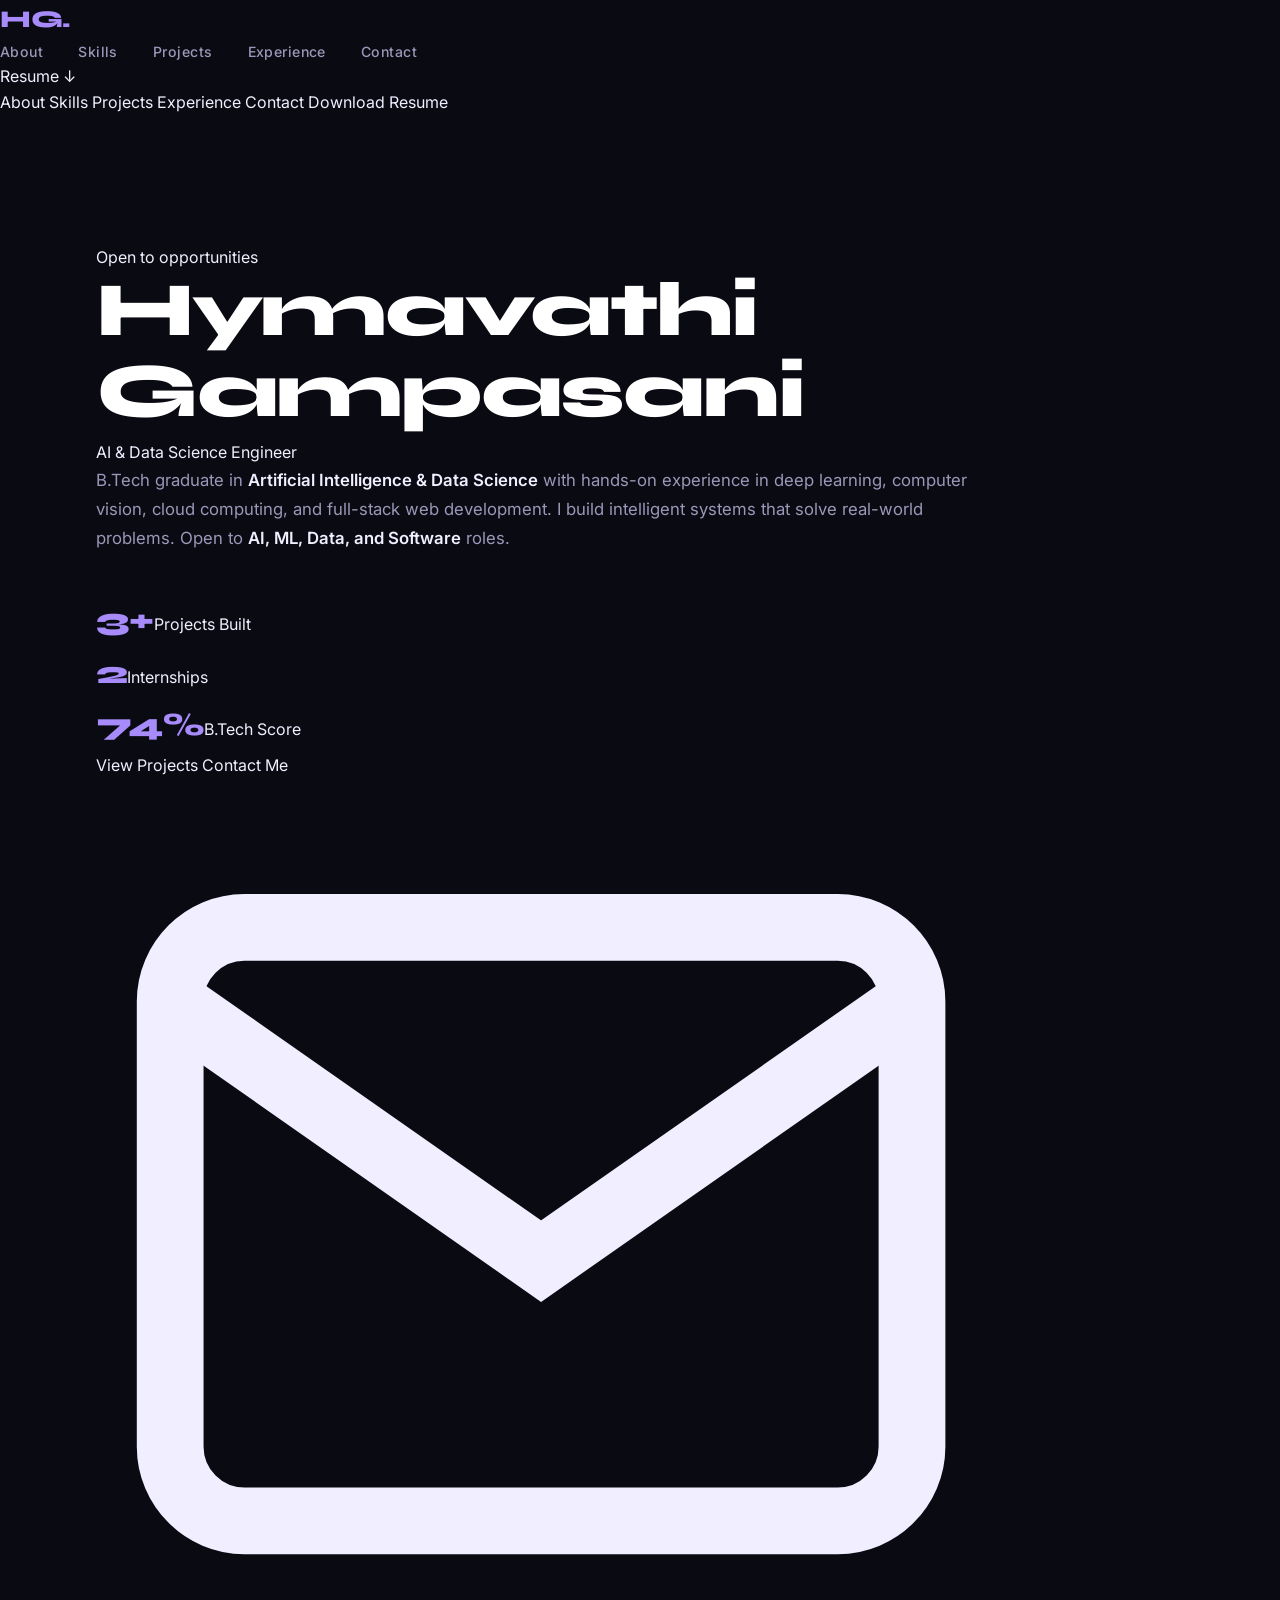
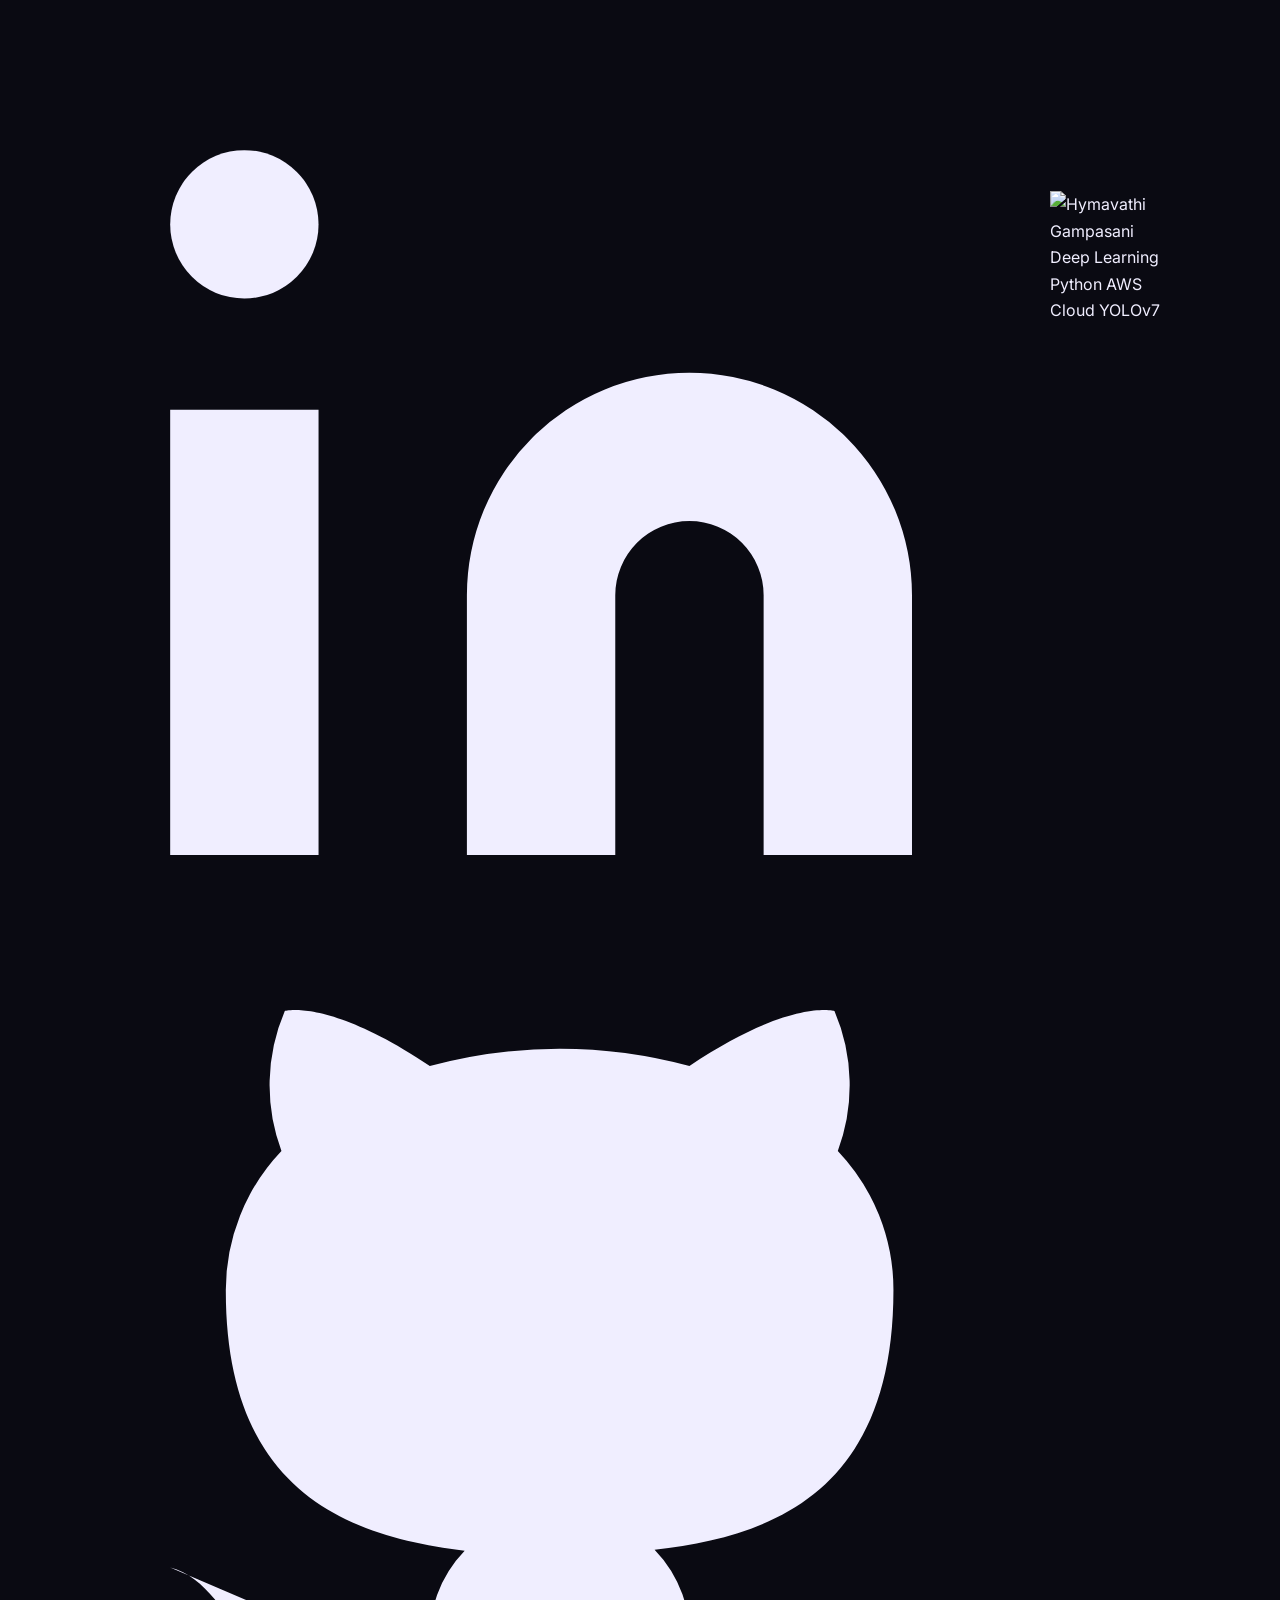
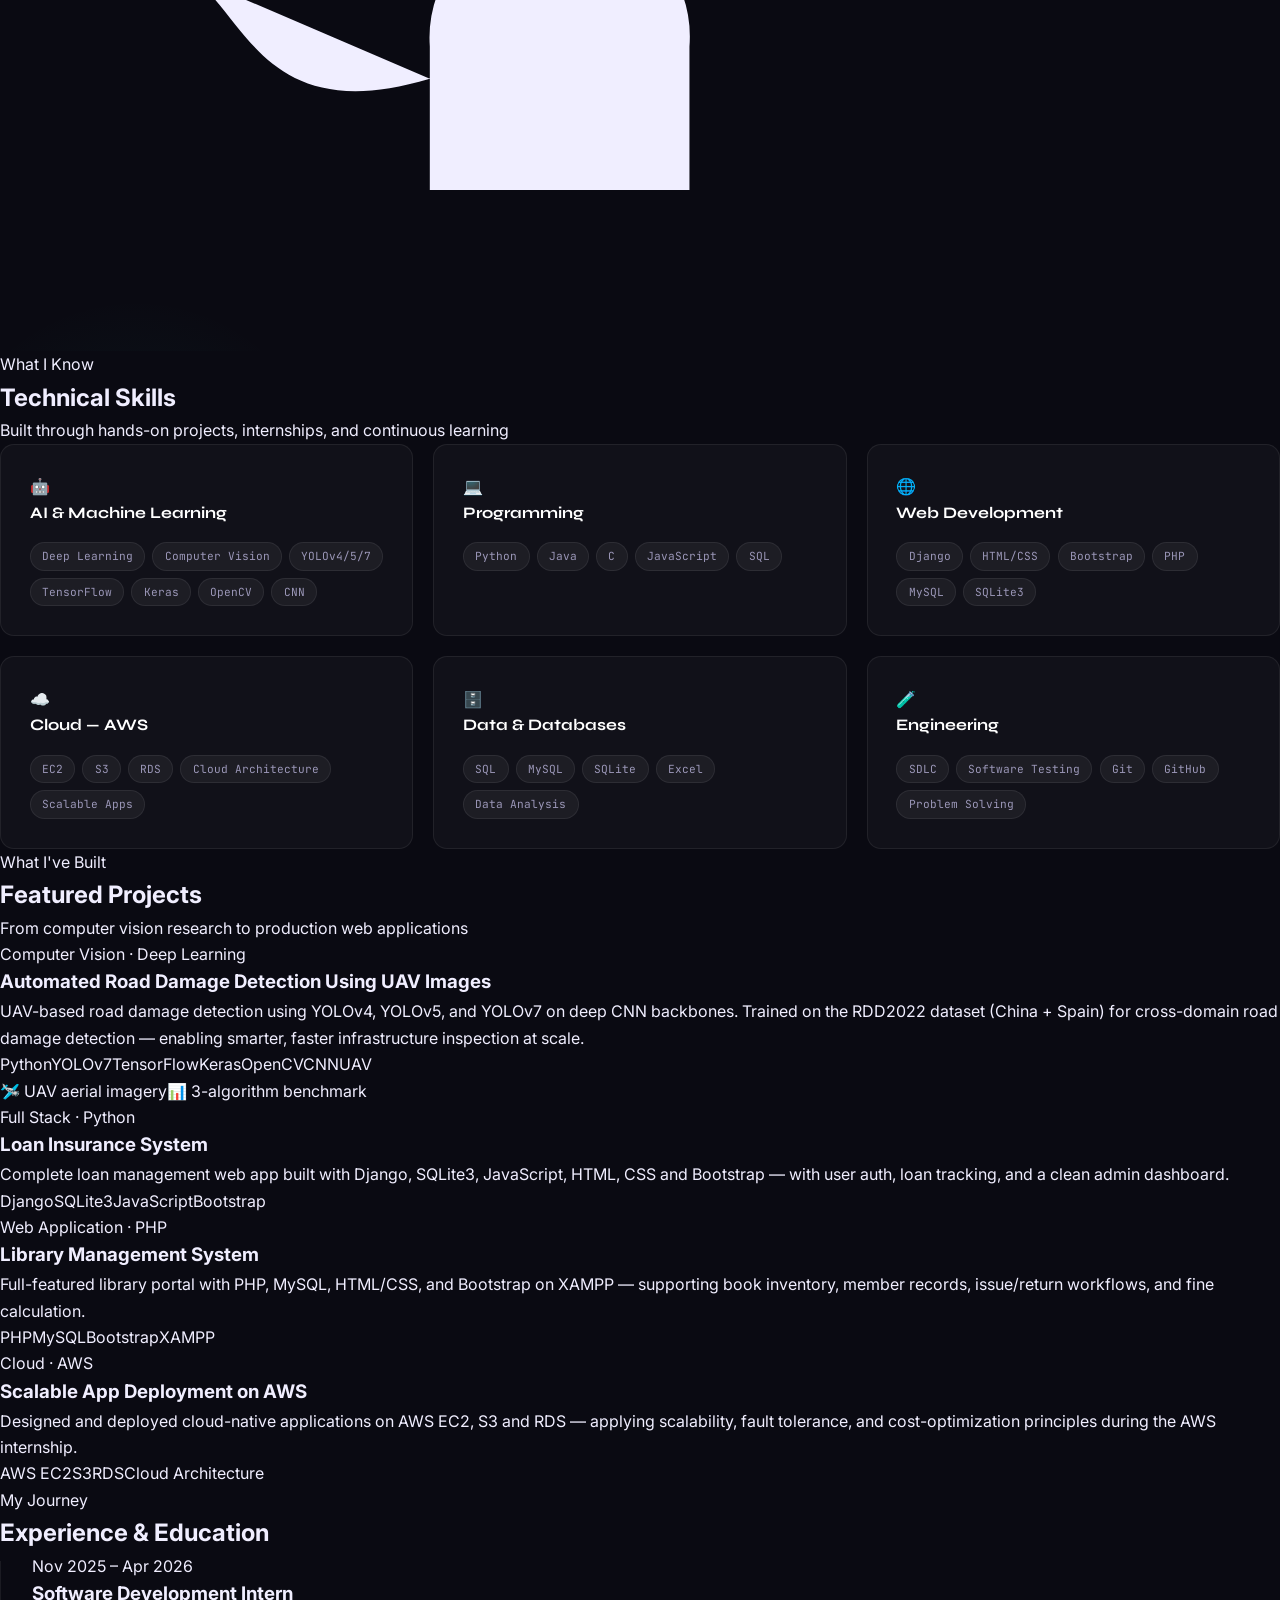
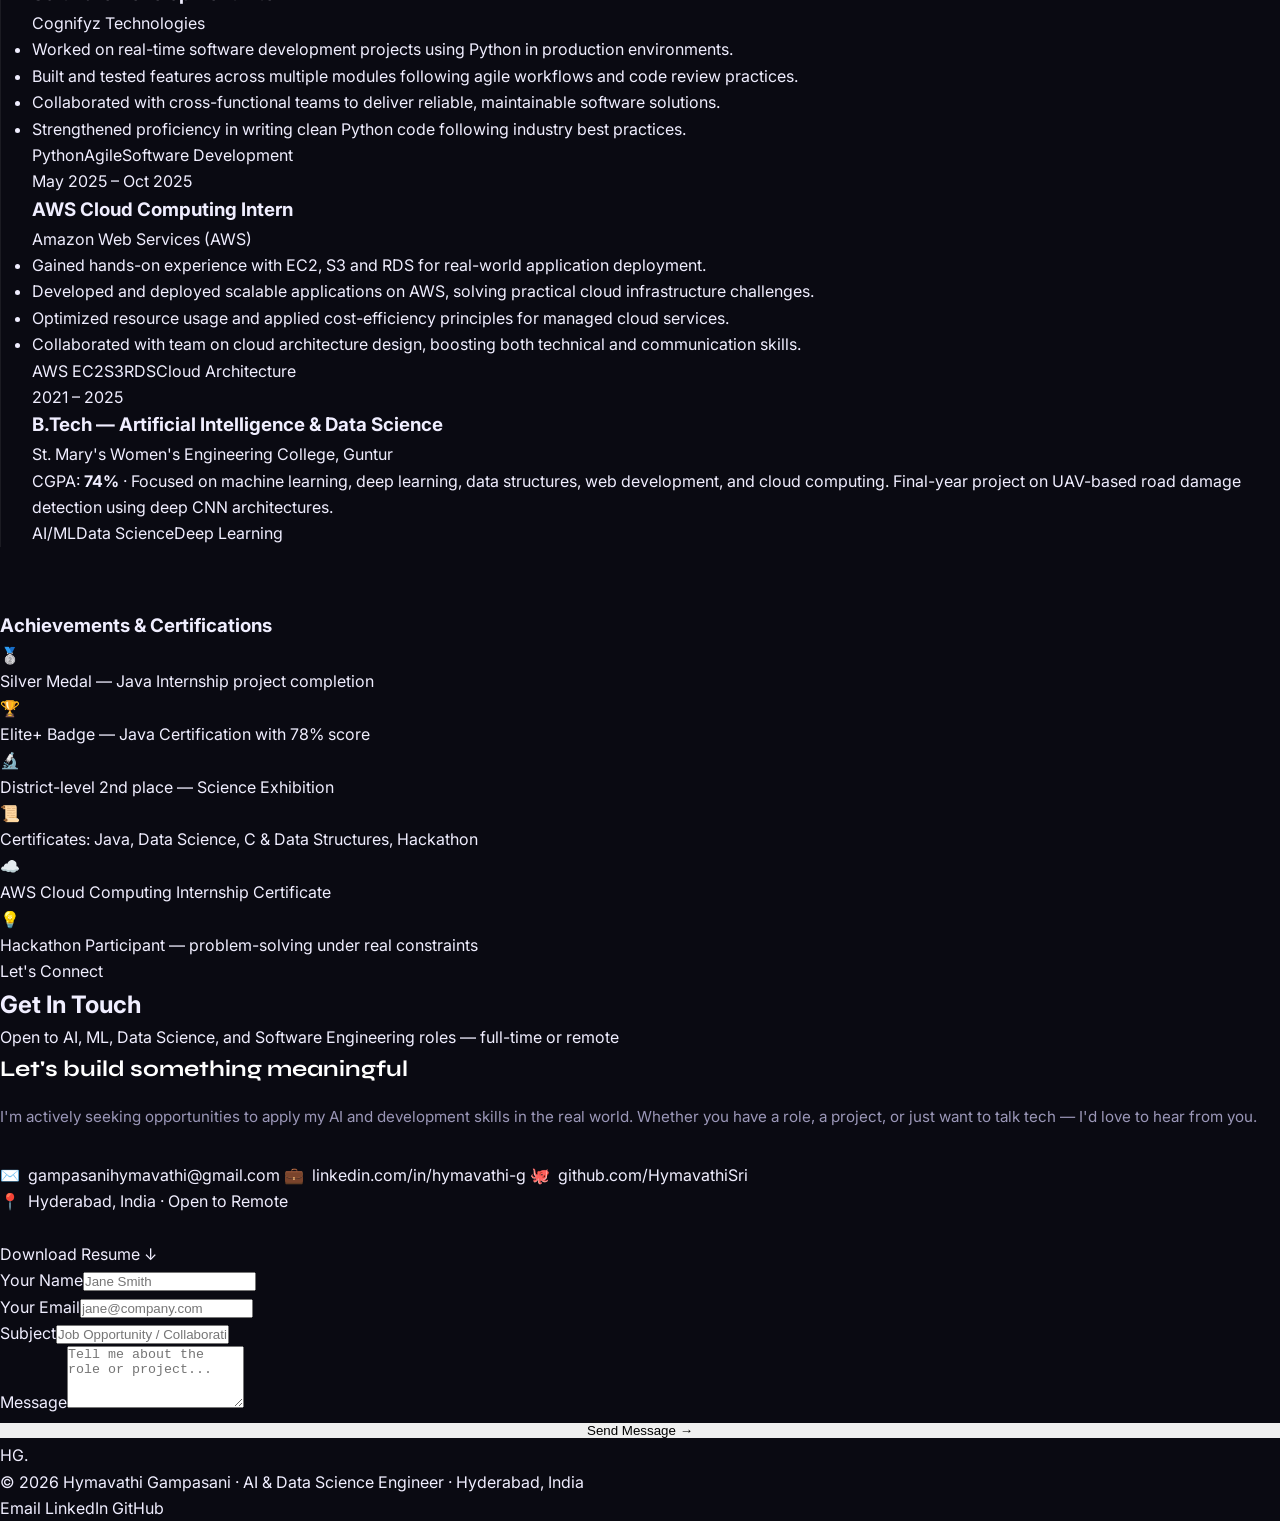
==== commit 0d734a39: "Update index.html" ====
--- a/index.html
+++ b/index.html
@@ -1,302 +1,17 @@
 <!DOCTYPE html>
 <html lang="en">
 <head>
-<meta charset="UTF-8">
-<meta name="viewport" content="width=device-width, initial-scale=1.0">
+<meta charset="UTF-8"/>
+<meta name="viewport" content="width=device-width,initial-scale=1.0"/>
 <title>Hymavathi Gampasani — AI & Data Science Engineer</title>
-<meta name="description" content="AI & Data Science Engineer — Deep Learning, Python, Cloud, Full Stack. Open to AI, ML, Data, Software roles.">
-<link rel="preconnect" href="https://fonts.googleapis.com">
-<link rel="stylesheet" href="https://fonts.googleapis.com/css2?family=Inter:wght@300;400;500;600;700&family=Space+Grotesk:wght@400;500;600;700&display=swap">
-<style>
-/* ── RESET ── */
-*,*::before,*::after{box-sizing:border-box;margin:0;padding:0}
-html{scroll-behavior:smooth}
-body{font-family:'Inter',system-ui,sans-serif;background:#070711;color:#e2e0f5;line-height:1.6;overflow-x:hidden}
-a{color:inherit;text-decoration:none}
-ul{list-style:none}
-
-/* ── VARIABLES ── */
-:root{
-  --bg:#070711;
-  --bg2:#0d0d1a;
-  --card:#111125;
-  --border:#1e1e38;
-  --violet:#8b5cf6;
-  --violet2:#a78bfa;
-  --teal:#2dd4bf;
-  --pink:#f472b6;
-  --text:#e2e0f5;
-  --muted:#8b87b0;
-  --dim:#4a4669;
-  --r:12px;
-}
-
-/* ── NAV ── */
-nav{
-  position:fixed;top:0;left:0;right:0;z-index:999;
-  display:flex;align-items:center;justify-content:space-between;
-  padding:0 5%;height:68px;
-  background:rgba(7,7,17,0.92);
-  backdrop-filter:blur(16px);
-  border-bottom:1px solid var(--border);
-}
-.logo{font-family:'Space Grotesk',sans-serif;font-size:1.4rem;font-weight:700;color:var(--violet2);letter-spacing:-0.02em}
-.nav-links{display:flex;gap:2rem}
-.nav-links a{font-size:.85rem;font-weight:500;color:var(--muted);transition:color .2s}
-.nav-links a:hover{color:var(--text)}
-.nav-btn{
-  font-size:.8rem;font-weight:600;padding:.45rem 1.2rem;
-  border:1px solid var(--violet);border-radius:50px;color:var(--violet2);
-  transition:all .2s;
-}
-.nav-btn:hover{background:var(--violet);color:#fff}
-.ham{display:none;flex-direction:column;gap:5px;background:none;border:none;cursor:pointer;padding:4px}
-.ham span{display:block;width:22px;height:2px;background:var(--text);border-radius:2px;transition:all .3s}
-.mob{display:none;flex-direction:column;position:fixed;top:68px;left:0;right:0;background:var(--bg2);border-bottom:1px solid var(--border);z-index:998}
-.mob.on{display:flex}
-.mob a{padding:.9rem 5%;font-size:.95rem;color:var(--muted);border-bottom:1px solid var(--border);transition:color .2s}
-.mob a:hover{color:var(--text)}
-
-/* ── HERO ── */
-.hero{
-  min-height:100vh;display:flex;align-items:center;
-  padding:100px 5% 60px;gap:60px;
-  position:relative;overflow:hidden;
-}
-.hero::before{
-  content:'';position:absolute;top:-100px;right:-100px;
-  width:700px;height:700px;border-radius:50%;
-  background:radial-gradient(circle,rgba(139,92,246,.12) 0%,transparent 65%);
-  pointer-events:none;
-}
-.hero-left{flex:1;min-width:0;max-width:580px}
-.badge{
-  display:inline-flex;align-items:center;gap:8px;
-  font-size:.72rem;font-weight:600;letter-spacing:.1em;text-transform:uppercase;
-  color:var(--teal);background:rgba(45,212,191,.08);
-  border:1px solid rgba(45,212,191,.25);padding:.38rem 1rem;border-radius:50px;
-  margin-bottom:1.8rem;
-}
-.dot{width:7px;height:7px;background:var(--teal);border-radius:50%;animation:blink 2s infinite}
-@keyframes blink{0%,100%{opacity:1}50%{opacity:.3}}
-h1.name{
-  font-family:'Space Grotesk',sans-serif;
-  font-size:clamp(2.6rem,5.5vw,4.2rem);
-  font-weight:700;line-height:1.08;letter-spacing:-.025em;
-  color:#fff;margin-bottom:.4rem;
-}
-h1.name span{color:var(--violet2)}
-.subtitle{font-size:.92rem;color:var(--muted);letter-spacing:.05em;margin-bottom:1.6rem;font-family:'Space Grotesk',sans-serif}
-.bio{font-size:.97rem;color:var(--muted);line-height:1.8;margin-bottom:2.2rem}
-.bio strong{color:var(--text);font-weight:600}
-.stats{display:flex;gap:2.5rem;margin-bottom:2.2rem}
-.stat-n{font-family:'Space Grotesk',sans-serif;font-size:2rem;font-weight:700;color:var(--violet2);display:block;line-height:1}
-.stat-l{font-size:.72rem;color:var(--dim);display:block;margin-top:3px;letter-spacing:.04em}
-.btns{display:flex;gap:.9rem;flex-wrap:wrap;margin-bottom:2rem}
-.btn-p{
-  display:inline-block;
-  background:linear-gradient(135deg,var(--violet),var(--violet2));
-  color:#fff;font-weight:600;font-size:.88rem;
-  padding:.72rem 1.7rem;border-radius:50px;
-  transition:all .25s;box-shadow:0 4px 20px rgba(139,92,246,.3);
-  border:none;cursor:pointer;
-}
-.btn-p:hover{transform:translateY(-2px);box-shadow:0 8px 28px rgba(139,92,246,.45)}
-.btn-s{
-  display:inline-block;color:var(--text);font-weight:600;font-size:.88rem;
-  padding:.72rem 1.7rem;border-radius:50px;border:1px solid var(--border);
-  transition:all .25s;
-}
-.btn-s:hover{border-color:var(--violet);color:var(--violet2)}
-.socials{display:flex;gap:.75rem}
-.soc{
-  width:38px;height:38px;display:flex;align-items:center;justify-content:center;
-  border:1px solid var(--border);border-radius:9px;color:var(--muted);
-  transition:all .2s;
-}
-.soc svg{width:17px;height:17px}
-.soc:hover{border-color:var(--violet);color:var(--violet2);background:rgba(139,92,246,.1)}
-
-/* hero image */
-.hero-right{flex-shrink:0;position:relative;width:320px}
-.img-wrap{
-  width:280px;height:340px;margin:0 auto;position:relative;
-}
-.img-wrap img{
-  width:100%;height:100%;object-fit:cover;object-position:top center;
-  border-radius:140px 140px 100px 100px;
-  border:2px solid rgba(139,92,246,.35);
-  box-shadow:0 24px 60px rgba(0,0,0,.55),0 0 0 1px rgba(139,92,246,.1);
-  display:block;
-}
-.img-glow{
-  position:absolute;inset:-20px;border-radius:50%;
-  background:radial-gradient(circle,rgba(139,92,246,.15) 0%,transparent 70%);
-  z-index:-1;
-}
-.float-chip{
-  position:absolute;
-  font-size:.68rem;font-weight:600;padding:.28rem .75rem;
-  border-radius:50px;white-space:nowrap;
-  backdrop-filter:blur(8px);
-}
-.fc1{top:20px;left:-75px;background:rgba(139,92,246,.15);border:1px solid rgba(139,92,246,.3);color:var(--violet2)}
-.fc2{top:100px;right:-70px;background:rgba(45,212,191,.1);border:1px solid rgba(45,212,191,.25);color:var(--teal)}
-.fc3{bottom:110px;left:-65px;background:rgba(244,114,182,.1);border:1px solid rgba(244,114,182,.25);color:var(--pink)}
-.fc4{bottom:30px;right:-60px;background:rgba(139,92,246,.12);border:1px solid rgba(139,92,246,.25);color:var(--violet2)}
-
-/* ── SECTION BASE ── */
-section{padding:80px 5%}
-.s2{background:var(--bg2)}
-.eyebrow{font-size:.68rem;font-weight:600;letter-spacing:.15em;text-transform:uppercase;color:var(--teal);margin-bottom:.6rem}
-h2.stitle{
-  font-family:'Space Grotesk',sans-serif;
-  font-size:clamp(1.7rem,3.5vw,2.5rem);
-  font-weight:700;letter-spacing:-.02em;color:#fff;margin-bottom:.75rem;
-}
-.ssub{font-size:.95rem;color:var(--muted);max-width:520px;margin-bottom:3rem}
-
-/* ── SKILLS ── */
-.skills-grid{display:grid;grid-template-columns:repeat(3,1fr);gap:1rem}
-.sk-card{
-  background:var(--card);border:1px solid var(--border);
-  border-radius:var(--r);padding:1.6rem;
-  transition:all .3s;
-}
-.sk-card:hover{border-color:rgba(139,92,246,.3);transform:translateY(-3px);box-shadow:0 12px 40px rgba(0,0,0,.3)}
-.sk-icon{font-size:1.6rem;margin-bottom:.9rem}
-.sk-card h3{font-family:'Space Grotesk',sans-serif;font-size:.95rem;font-weight:600;color:#fff;margin-bottom:.9rem}
-.tags{display:flex;flex-wrap:wrap;gap:.38rem}
-.tag{
-  font-size:.67rem;padding:.22rem .65rem;
-  background:rgba(255,255,255,.04);border:1px solid var(--border);
-  border-radius:50px;color:var(--muted);
-}
-
-/* ── PROJECTS ── */
-.proj-grid{display:grid;grid-template-columns:repeat(3,1fr);gap:1rem;margin-bottom:2.5rem}
-.proj-card{
-  background:var(--card);border:1px solid var(--border);
-  border-radius:var(--r);padding:1.6rem;
-  display:flex;flex-direction:column;gap:.8rem;
-  transition:all .3s;
-}
-.proj-card:hover{border-color:rgba(139,92,246,.3);transform:translateY(-3px);box-shadow:0 12px 40px rgba(0,0,0,.3)}
-.proj-card.big{grid-column:span 2;border-color:rgba(139,92,246,.18);background:linear-gradient(135deg,rgba(139,92,246,.05),rgba(45,212,191,.03))}
-.ptag{font-size:.65rem;font-weight:600;letter-spacing:.07em;text-transform:uppercase;color:var(--teal)}
-.proj-card h3{font-family:'Space Grotesk',sans-serif;font-size:1.05rem;font-weight:600;color:#fff;line-height:1.3}
-.proj-card p{font-size:.86rem;color:var(--muted);line-height:1.7;flex:1}
-.proj-pills{display:flex;flex-wrap:wrap;gap:.35rem}
-.pill{font-size:.64rem;padding:.2rem .6rem;background:rgba(139,92,246,.1);border:1px solid rgba(139,92,246,.2);border-radius:50px;color:var(--violet2)}
-.proj-meta{display:flex;gap:1rem;font-size:.75rem;color:var(--dim)}
-.plink{font-size:.82rem;font-weight:600;color:var(--violet2);transition:color .2s;align-self:flex-start}
-.plink:hover{color:var(--teal)}
-.center{text-align:center}
-
-/* ── EXPERIENCE ── */
-.tl{position:relative;padding-left:1.5rem;margin-bottom:3rem}
-.tl::before{content:'';position:absolute;left:0;top:8px;bottom:0;width:1px;background:var(--border)}
-.tli{position:relative;padding-left:2rem;margin-bottom:2.2rem}
-.tld{
-  position:absolute;left:-1.65rem;top:6px;
-  width:11px;height:11px;border-radius:50%;background:var(--violet);
-  border:2px solid var(--bg);box-shadow:0 0 0 3px rgba(139,92,246,.2);
-}
-.tli.edu .tld{background:var(--teal);box-shadow:0 0 0 3px rgba(45,212,191,.2)}
-.tlc{background:var(--card);border:1px solid var(--border);border-radius:var(--r);padding:1.5rem;transition:all .3s}
-.tlc:hover{border-color:rgba(139,92,246,.2)}
-.tl-date{font-size:.68rem;color:var(--teal);font-weight:600;letter-spacing:.05em;margin-bottom:.4rem;font-family:'Space Grotesk',sans-serif}
-.tlc h3{font-family:'Space Grotesk',sans-serif;font-size:1rem;font-weight:600;color:#fff;margin-bottom:.2rem}
-.tlc .org{font-size:.82rem;color:var(--violet2);font-weight:500;margin-bottom:.8rem}
-.tlc li{font-size:.84rem;color:var(--muted);padding:.22rem 0 .22rem 1.1rem;position:relative;line-height:1.6}
-.tlc li::before{content:'→';position:absolute;left:0;color:var(--violet);font-size:.75rem}
-.tlc p{font-size:.84rem;color:var(--muted);line-height:1.7}
-.tl-tags{display:flex;flex-wrap:wrap;gap:.35rem;margin-top:.8rem}
-.tl-tag{font-size:.65rem;padding:.18rem .6rem;background:rgba(139,92,246,.08);border:1px solid rgba(139,92,246,.18);border-radius:50px;color:var(--violet2)}
-
-/* ── ACHIEVEMENTS ── */
-.ach-title{font-family:'Space Grotesk',sans-serif;font-size:1.3rem;font-weight:600;color:#fff;margin-bottom:1.2rem}
-.ach-grid{display:grid;grid-template-columns:repeat(3,1fr);gap:.9rem}
-.ach-card{
-  background:var(--card);border:1px solid var(--border);
-  border-radius:var(--r);padding:1.1rem 1.2rem;
-  display:flex;align-items:flex-start;gap:.65rem;
-  transition:all .3s;
-}
-.ach-card:hover{border-color:rgba(139,92,246,.2);background:rgba(139,92,246,.05)}
-.ach-i{font-size:1.3rem;flex-shrink:0;margin-top:1px}
-.ach-card p{font-size:.82rem;color:var(--muted);line-height:1.5}
-
-/* ── CONTACT ── */
-.ct-grid{display:grid;grid-template-columns:1fr 1fr;gap:4rem;max-width:960px}
-.ct-info h3{font-family:'Space Grotesk',sans-serif;font-size:1.3rem;font-weight:600;color:#fff;margin-bottom:.8rem}
-.ct-info>p{font-size:.9rem;color:var(--muted);line-height:1.75;margin-bottom:1.8rem}
-.ct-links{display:flex;flex-direction:column;gap:.85rem;margin-bottom:1.8rem}
-.ct-item{display:flex;align-items:center;gap:.7rem;font-size:.88rem;color:var(--muted);transition:color .2s}
-.ct-item:hover{color:var(--text)}
-.ct-icon{font-size:.95rem;width:20px;text-align:center}
-.form{display:flex;flex-direction:column;gap:1rem}
-.fg{display:flex;flex-direction:column;gap:.35rem}
-.fg label{font-size:.75rem;font-weight:600;color:var(--muted);letter-spacing:.03em}
-.fg input,.fg textarea{
-  background:var(--card);border:1px solid var(--border);border-radius:8px;
-  padding:.7rem .95rem;font-size:.88rem;color:var(--text);font-family:'Inter',sans-serif;
-  transition:border-color .2s;resize:none;
-}
-.fg input:focus,.fg textarea:focus{outline:none;border-color:var(--violet)}
-.fg input::placeholder,.fg textarea::placeholder{color:var(--dim)}
-.fnote{font-size:.78rem;color:var(--teal);text-align:center;min-height:1.2em}
-.btn-full{width:100%;text-align:center}
-
-/* ── FOOTER ── */
-footer{
-  padding:2rem 5%;border-top:1px solid var(--border);
-  display:flex;align-items:center;justify-content:space-between;
-  flex-wrap:wrap;gap:1rem;
-}
-.fl{font-family:'Space Grotesk',sans-serif;font-size:1.2rem;font-weight:700;color:var(--violet2)}
-.fc{font-size:.78rem;color:var(--dim)}
-.flinks{display:flex;gap:1.5rem}
-.flinks a{font-size:.78rem;color:var(--dim);transition:color .2s}
-.flinks a:hover{color:var(--text)}
-
-/* ── ANIMATE ── */
-.au{opacity:0;transform:translateY(20px);transition:opacity .55s ease,transform .55s ease}
-.au.vis{opacity:1;transform:translateY(0)}
-
-/* ── RESPONSIVE ── */
-@media(max-width:960px){
-  .skills-grid{grid-template-columns:repeat(2,1fr)}
-  .proj-grid{grid-template-columns:1fr}
-  .proj-card.big{grid-column:span 1}
-  .ach-grid{grid-template-columns:repeat(2,1fr)}
-  .ct-grid{grid-template-columns:1fr;gap:2.5rem}
-  .hero{gap:3rem}
-  .hero-right{width:260px}
-  .img-wrap{width:230px;height:280px}
-  .float-chip{display:none}
-}
-@media(max-width:700px){
-  .nav-links,.nav-btn{display:none}
-  .ham{display:flex}
-  .hero{flex-direction:column;padding:90px 5% 50px;text-align:center}
-  .hero-right{order:-1;width:200px}
-  .img-wrap{width:190px;height:230px}
-  .stats{justify-content:center}
-  .btns{justify-content:center}
-  .socials{justify-content:center}
-  .skills-grid{grid-template-columns:1fr}
-  .ach-grid{grid-template-columns:1fr}
-  section{padding:55px 5%}
-  footer{flex-direction:column;text-align:center}
-}
-</style>
+<meta name="description" content="Hymavathi Gampasani is an AI & Data Science graduate with expertise in Deep Learning, Computer Vision, Full-Stack Development, and Cloud Computing."/>
+<link href="https://fonts.googleapis.com/css2?family=Syne:wght@400;700;800&family=Inter:wght@300;400;500;600&family=JetBrains+Mono:wght@400;500&display=swap" rel="stylesheet"/>
+<link rel="stylesheet" href="style.css"/>
 </head>
 <body>
 
-<!-- NAV -->
-<nav>
-  <a href="#" class="logo">HG.</a>
+<nav id="nav">
+  <a href="#hero" class="nav-logo">HG.</a>
   <div class="nav-links">
     <a href="#about">About</a>
     <a href="#skills">Skills</a>
@@ -304,12 +19,11 @@
     <a href="#experience">Experience</a>
     <a href="#contact">Contact</a>
   </div>
-  <a href="assets/Hymavathi_Resume_.pdf" class="nav-btn" download>Resume ↓</a>
-  <button class="ham" id="ham" aria-label="Menu">
-    <span></span><span></span><span></span>
-  </button>
+  <a href="assets/Hymavathi_Resume_.pdf" class="nav-resume" download>Resume ↓</a>
+  <button class="hamburger" id="hamburger"><span></span><span></span><span></span></button>
 </nav>
-<div class="mob" id="mob">
+
+<div class="mob-menu" id="mobMenu">
   <a href="#about">About</a>
   <a href="#skills">Skills</a>
   <a href="#projects">Projects</a>
@@ -319,24 +33,24 @@
 </div>
 
 <!-- HERO -->
-<section class="hero" id="about">
-  <div class="hero-left">
-    <div class="badge"><span class="dot"></span> Open to opportunities</div>
-    <h1 class="name">Hymavathi<br><span>Gampasani</span></h1>
-    <p class="subtitle">AI &amp; Data Science Engineer</p>
-    <p class="bio">
-      B.Tech graduate in <strong>Artificial Intelligence &amp; Data Science</strong> with hands-on experience in deep learning, computer vision, cloud computing, and full-stack web development. I build intelligent systems that solve real-world problems. Open to <strong>AI, ML, Data Science</strong> and <strong>Software Engineering</strong> roles.
+<section class="hero" id="hero">
+  <div class="hero-left" id="about">
+    <div class="available-badge"><span class="pulse"></span>Open to opportunities</div>
+    <h1 class="hero-name">Hymavathi<br/><span>Gampasani</span></h1>
+    <p class="hero-role">AI & Data Science Engineer</p>
+    <p class="hero-bio">
+      B.Tech graduate in <strong>Artificial Intelligence & Data Science</strong> with hands-on experience in deep learning, computer vision, cloud computing, and full-stack web development. I build intelligent systems that solve real-world problems. Open to <strong>AI, ML, Data, and Software</strong> roles.
     </p>
     <div class="stats">
-      <div><span class="stat-n">3+</span><span class="stat-l">Projects Built</span></div>
-      <div><span class="stat-n">2</span><span class="stat-l">Internships</span></div>
-      <div><span class="stat-n">74%</span><span class="stat-l">B.Tech CGPA</span></div>
-    </div>
-    <div class="btns">
-      <a href="#projects" class="btn-p">View My Projects</a>
-      <a href="#contact" class="btn-s">Get In Touch</a>
-    </div>
-    <div class="socials">
+      <div><span class="stat-num">3+</span><span class="stat-lbl">Projects Built</span></div>
+      <div><span class="stat-num">2</span><span class="stat-lbl">Internships</span></div>
+      <div><span class="stat-num">74%</span><span class="stat-lbl">B.Tech Score</span></div>
+    </div>
+    <div class="hero-btns">
+      <a href="#projects" class="btn-p">View Projects</a>
+      <a href="#contact" class="btn-s">Contact Me</a>
+    </div>
+    <div class="social-row">
       <a href="mailto:gampasanihymavathi@gmail.com" class="soc" title="Email">
         <svg viewBox="0 0 24 24" fill="none" stroke="currentColor" stroke-width="1.8"><path d="M4 4h16c1.1 0 2 .9 2 2v12c0 1.1-.9 2-2 2H4c-1.1 0-2-.9-2-2V6c0-1.1.9-2 2-2z"/><polyline points="22,6 12,13 2,6"/></svg>
       </a>
@@ -351,282 +65,204 @@
 
   <div class="hero-right">
     <div class="img-wrap">
-      <div class="img-glow"></div>
-      <img src="assets/Hyma Profile 1.png" alt="Hymavathi Gampasani" onerror="this.style.background='linear-gradient(135deg,#1a1a2e,#8b5cf6)';this.removeAttribute('src')">
-      <div class="float-chip fc1">Deep Learning</div>
-      <div class="float-chip fc2">Python</div>
-      <div class="float-chip fc3">AWS Cloud</div>
-      <div class="float-chip fc4">YOLOv7</div>
+      <div class="img-orbit"></div>
+      <img src="assets/Hyma Profile 1.png" alt="Hymavathi Gampasani" class="hero-photo"/>
+      <span class="float-tag ft1">Deep Learning</span>
+      <span class="float-tag ft2">Python</span>
+      <span class="float-tag ft3">AWS Cloud</span>
+      <span class="float-tag ft4">YOLOv7</span>
     </div>
   </div>
 </section>
 
 <!-- SKILLS -->
-<section class="s2" id="skills">
+<section class="sec" id="skills">
   <div class="eyebrow">What I Know</div>
-  <h2 class="stitle">Technical Skills</h2>
-  <p class="ssub">Across AI, development, cloud, and data — built through projects and real internships</p>
+  <h2 class="sec-title">Technical Skills</h2>
+  <p class="sec-sub">Built through hands-on projects, internships, and continuous learning</p>
   <div class="skills-grid">
-    <div class="sk-card au">
-      <div class="sk-icon">🤖</div>
-      <h3>AI &amp; Machine Learning</h3>
-      <div class="tags">
-        <span class="tag">Deep Learning</span><span class="tag">Computer Vision</span>
-        <span class="tag">YOLOv4/v5/v7</span><span class="tag">TensorFlow</span>
-        <span class="tag">Keras</span><span class="tag">OpenCV</span><span class="tag">CNN</span><span class="tag">NLP</span>
-      </div>
-    </div>
-    <div class="sk-card au">
-      <div class="sk-icon">💻</div>
+    <div class="skill-card fade">
+      <div class="skill-icon">🤖</div>
+      <h3>AI & Machine Learning</h3>
+      <div class="tags">
+        <span class="tag">Deep Learning</span><span class="tag">Computer Vision</span><span class="tag">YOLOv4/5/7</span><span class="tag">TensorFlow</span><span class="tag">Keras</span><span class="tag">OpenCV</span><span class="tag">CNN</span>
+      </div>
+    </div>
+    <div class="skill-card fade">
+      <div class="skill-icon">💻</div>
       <h3>Programming</h3>
       <div class="tags">
-        <span class="tag">Python</span><span class="tag">Java</span><span class="tag">C</span>
-        <span class="tag">JavaScript</span><span class="tag">SQL</span><span class="tag">Bash</span>
-      </div>
-    </div>
-    <div class="sk-card au">
-      <div class="sk-icon">🌐</div>
+        <span class="tag">Python</span><span class="tag">Java</span><span class="tag">C</span><span class="tag">JavaScript</span><span class="tag">SQL</span>
+      </div>
+    </div>
+    <div class="skill-card fade">
+      <div class="skill-icon">🌐</div>
       <h3>Web Development</h3>
       <div class="tags">
-        <span class="tag">Django</span><span class="tag">HTML/CSS</span><span class="tag">Bootstrap</span>
-        <span class="tag">PHP</span><span class="tag">MySQL</span><span class="tag">SQLite3</span><span class="tag">REST APIs</span>
-      </div>
-    </div>
-    <div class="sk-card au">
-      <div class="sk-icon">☁️</div>
-      <h3>Cloud &amp; DevOps</h3>
-      <div class="tags">
-        <span class="tag">AWS EC2</span><span class="tag">AWS S3</span><span class="tag">AWS RDS</span>
-        <span class="tag">Cloud Deployment</span><span class="tag">Scalable Apps</span>
-      </div>
-    </div>
-    <div class="sk-card au">
-      <div class="sk-icon">🗄️</div>
-      <h3>Data &amp; Databases</h3>
-      <div class="tags">
-        <span class="tag">SQL</span><span class="tag">MySQL</span><span class="tag">SQLite</span>
-        <span class="tag">Excel</span><span class="tag">Data Analysis</span><span class="tag">MS Office</span>
-      </div>
-    </div>
-    <div class="sk-card au">
-      <div class="sk-icon">🧪</div>
-      <h3>Engineering Practices</h3>
-      <div class="tags">
-        <span class="tag">SDLC</span><span class="tag">Software Testing</span>
-        <span class="tag">Git &amp; GitHub</span><span class="tag">Agile</span><span class="tag">Problem Solving</span>
+        <span class="tag">Django</span><span class="tag">HTML/CSS</span><span class="tag">Bootstrap</span><span class="tag">PHP</span><span class="tag">MySQL</span><span class="tag">SQLite3</span>
+      </div>
+    </div>
+    <div class="skill-card fade">
+      <div class="skill-icon">☁️</div>
+      <h3>Cloud — AWS</h3>
+      <div class="tags">
+        <span class="tag">EC2</span><span class="tag">S3</span><span class="tag">RDS</span><span class="tag">Cloud Architecture</span><span class="tag">Scalable Apps</span>
+      </div>
+    </div>
+    <div class="skill-card fade">
+      <div class="skill-icon">🗄️</div>
+      <h3>Data & Databases</h3>
+      <div class="tags">
+        <span class="tag">SQL</span><span class="tag">MySQL</span><span class="tag">SQLite</span><span class="tag">Excel</span><span class="tag">Data Analysis</span>
+      </div>
+    </div>
+    <div class="skill-card fade">
+      <div class="skill-icon">🧪</div>
+      <h3>Engineering</h3>
+      <div class="tags">
+        <span class="tag">SDLC</span><span class="tag">Software Testing</span><span class="tag">Git</span><span class="tag">GitHub</span><span class="tag">Problem Solving</span>
       </div>
     </div>
   </div>
 </section>
 
 <!-- PROJECTS -->
-<section id="projects">
+<section class="sec sec-dark" id="projects">
   <div class="eyebrow">What I've Built</div>
-  <h2 class="stitle">Featured Projects</h2>
-  <p class="ssub">From computer vision research to production web applications</p>
-
+  <h2 class="sec-title">Featured Projects</h2>
+  <p class="sec-sub">From computer vision research to production web applications</p>
   <div class="proj-grid">
-    <div class="proj-card big au">
-      <div class="ptag">Computer Vision · Deep Learning</div>
+    <div class="proj-card big fade">
+      <div class="proj-tag">Computer Vision · Deep Learning</div>
       <h3>Automated Road Damage Detection Using UAV Images</h3>
-      <p>UAV-based road damage detection system using YOLOv4, YOLOv5, and YOLOv7 on deep CNNs. Trained on the RDD2022 dataset (China + Spain roads), achieving accurate real-time detection and localization of road damage from aerial drone imagery — enabling smarter infrastructure monitoring at scale.</p>
-      <div class="proj-pills">
-        <span class="pill">Python</span><span class="pill">YOLOv7</span><span class="pill">TensorFlow</span>
-        <span class="pill">OpenCV</span><span class="pill">UAV</span><span class="pill">CNN</span><span class="pill">RDD2022</span>
-      </div>
-      <div class="proj-meta"><span>🛩️ UAV aerial imagery</span><span>📊 3-algorithm comparison</span></div>
-    </div>
-
-    <div class="proj-card au">
-      <div class="ptag">Full Stack · Python</div>
+      <p>UAV-based road damage detection using YOLOv4, YOLOv5, and YOLOv7 on deep CNN backbones. Trained on the RDD2022 dataset (China + Spain) for cross-domain road damage detection — enabling smarter, faster infrastructure inspection at scale.</p>
+      <div class="proj-pills">
+        <span class="pill">Python</span><span class="pill">YOLOv7</span><span class="pill">TensorFlow</span><span class="pill">Keras</span><span class="pill">OpenCV</span><span class="pill">CNN</span><span class="pill">UAV</span>
+      </div>
+      <div class="proj-meta"><span>🛩️ UAV aerial imagery</span><span>📊 3-algorithm benchmark</span></div>
+    </div>
+    <div class="proj-card fade">
+      <div class="proj-tag">Full Stack · Python</div>
       <h3>Loan Insurance System</h3>
-      <p>End-to-end loan management web app with Django, SQLite3, JavaScript, HTML, CSS, and Bootstrap — featuring loan tracking, user authentication, and a data-driven admin dashboard.</p>
+      <p>Complete loan management web app built with Django, SQLite3, JavaScript, HTML, CSS and Bootstrap — with user auth, loan tracking, and a clean admin dashboard.</p>
       <div class="proj-pills">
         <span class="pill">Django</span><span class="pill">SQLite3</span><span class="pill">JavaScript</span><span class="pill">Bootstrap</span>
       </div>
     </div>
-
-    <div class="proj-card au">
-      <div class="ptag">Web Application · PHP</div>
+    <div class="proj-card fade">
+      <div class="proj-tag">Web Application · PHP</div>
       <h3>Library Management System</h3>
-      <p>Full-featured library portal built with HTML, CSS, JavaScript, PHP, and MySQL on XAMPP — supporting book inventory, member records, issue/return workflows, and fine calculation.</p>
+      <p>Full-featured library portal with PHP, MySQL, HTML/CSS, and Bootstrap on XAMPP — supporting book inventory, member records, issue/return workflows, and fine calculation.</p>
       <div class="proj-pills">
         <span class="pill">PHP</span><span class="pill">MySQL</span><span class="pill">Bootstrap</span><span class="pill">XAMPP</span>
       </div>
     </div>
-
-    <div class="proj-card au">
-      <div class="ptag">Cloud Computing · AWS</div>
+    <div class="proj-card fade">
+      <div class="proj-tag">Cloud · AWS</div>
       <h3>Scalable App Deployment on AWS</h3>
-      <p>Developed and deployed scalable cloud applications using AWS EC2, S3, and RDS during the AWS internship — applying cloud architecture principles for reliability and cost efficiency.</p>
+      <p>Designed and deployed cloud-native applications on AWS EC2, S3 and RDS — applying scalability, fault tolerance, and cost-optimization principles during the AWS internship.</p>
       <div class="proj-pills">
         <span class="pill">AWS EC2</span><span class="pill">S3</span><span class="pill">RDS</span><span class="pill">Cloud Architecture</span>
       </div>
     </div>
   </div>
-
-  <div class="center">
-    <a href="https://github.com/HymavathiSri" target="_blank" class="btn-p">View All on GitHub →</a>
-  </div>
 </section>
 
 <!-- EXPERIENCE -->
-<section class="s2" id="experience">
+<section class="sec" id="experience">
   <div class="eyebrow">My Journey</div>
-  <h2 class="stitle">Experience &amp; Education</h2>
-
-  <div class="tl">
-    <div class="tli">
-      <div class="tld"></div>
-      <div class="tlc au">
+  <h2 class="sec-title">Experience & Education</h2>
+  <div class="timeline">
+    <div class="tl-item fade">
+      <div class="tl-dot"></div>
+      <div class="tl-box">
         <div class="tl-date">Nov 2025 – Apr 2026</div>
         <h3>Software Development Intern</h3>
-        <p class="org">Cognifyz Technologies</p>
+        <p class="tl-org">Cognifyz Technologies</p>
         <ul>
-          <li>Worked on real-time software development projects applying Python programming in production environments.</li>
-          <li>Built and tested features across multiple modules, gaining hands-on experience with debugging and agile workflows.</li>
-          <li>Collaborated with cross-functional teams to deliver software solutions meeting business requirements.</li>
-          <li>Enhanced proficiency in writing clean, maintainable Python code following engineering best practices.</li>
+          <li>Worked on real-time software development projects using Python in production environments.</li>
+          <li>Built and tested features across multiple modules following agile workflows and code review practices.</li>
+          <li>Collaborated with cross-functional teams to deliver reliable, maintainable software solutions.</li>
+          <li>Strengthened proficiency in writing clean Python code following industry best practices.</li>
         </ul>
-        <div class="tl-tags"><span class="tl-tag">Python</span><span class="tl-tag">Software Development</span><span class="tl-tag">Agile</span></div>
-      </div>
-    </div>
-
-    <div class="tli">
-      <div class="tld"></div>
-      <div class="tlc au">
+        <div class="tl-chips"><span class="tl-chip">Python</span><span class="tl-chip">Agile</span><span class="tl-chip">Software Development</span></div>
+      </div>
+    </div>
+    <div class="tl-item fade">
+      <div class="tl-dot"></div>
+      <div class="tl-box">
         <div class="tl-date">May 2025 – Oct 2025</div>
         <h3>AWS Cloud Computing Intern</h3>
-        <p class="org">Amazon Web Services (AWS)</p>
+        <p class="tl-org">Amazon Web Services (AWS)</p>
         <ul>
-          <li>Gained hands-on experience with AWS EC2, S3, and RDS for real-world application deployment.</li>
-          <li>Developed and deployed scalable applications, applying cloud principles to solve infrastructure challenges.</li>
-          <li>Worked on real-time cloud projects, optimizing resource usage and leveraging managed services for efficiency.</li>
-          <li>Collaborated to design cloud architectures, improving both technical and communication skills.</li>
+          <li>Gained hands-on experience with EC2, S3 and RDS for real-world application deployment.</li>
+          <li>Developed and deployed scalable applications on AWS, solving practical cloud infrastructure challenges.</li>
+          <li>Optimized resource usage and applied cost-efficiency principles for managed cloud services.</li>
+          <li>Collaborated with team on cloud architecture design, boosting both technical and communication skills.</li>
         </ul>
-        <div class="tl-tags"><span class="tl-tag">AWS EC2</span><span class="tl-tag">S3</span><span class="tl-tag">RDS</span><span class="tl-tag">Cloud Architecture</span></div>
-      </div>
-    </div>
-
-    <div class="tli edu">
-      <div class="tld"></div>
-      <div class="tlc au">
+        <div class="tl-chips"><span class="tl-chip">AWS EC2</span><span class="tl-chip">S3</span><span class="tl-chip">RDS</span><span class="tl-chip">Cloud Architecture</span></div>
+      </div>
+    </div>
+    <div class="tl-item edu fade">
+      <div class="tl-dot"></div>
+      <div class="tl-box">
         <div class="tl-date">2021 – 2025</div>
-        <h3>B.Tech — Artificial Intelligence &amp; Data Science</h3>
-        <p class="org">St. Mary's Women's Engineering College, Guntur</p>
-        <p>CGPA: <strong style="color:#fff">74%</strong> · Focused on machine learning, deep learning, data structures, web development, and cloud computing. Final-year project on UAV-based road damage detection using deep CNN architectures (YOLOv4/v5/v7).</p>
-        <div class="tl-tags"><span class="tl-tag">AI/ML</span><span class="tl-tag">Data Science</span><span class="tl-tag">Deep Learning</span></div>
-      </div>
-    </div>
-  </div>
-
-  <p class="ach-title">Achievements &amp; Certifications</p>
+        <h3>B.Tech — Artificial Intelligence & Data Science</h3>
+        <p class="tl-org">St. Mary's Women's Engineering College, Guntur</p>
+        <p>CGPA: <strong>74%</strong> · Focused on machine learning, deep learning, data structures, web development, and cloud computing. Final-year project on UAV-based road damage detection using deep CNN architectures.</p>
+        <div class="tl-chips"><span class="tl-chip">AI/ML</span><span class="tl-chip">Data Science</span><span class="tl-chip">Deep Learning</span></div>
+      </div>
+    </div>
+  </div>
+
+  <h3 class="ach-heading">Achievements & Certifications</h3>
   <div class="ach-grid">
-    <div class="ach-card au"><div class="ach-i">🥈</div><p>Silver Medal — Java Internship project completion</p></div>
-    <div class="ach-card au"><div class="ach-i">🏆</div><p>Elite+ Badge — Java Certification (78% score)</p></div>
-    <div class="ach-card au"><div class="ach-i">🔬</div><p>District-level 2nd place — Science Exhibition</p></div>
-    <div class="ach-card au"><div class="ach-i">📜</div><p>Certified: Java, Data Science, C &amp; Data Structures, Hackathon</p></div>
-    <div class="ach-card au"><div class="ach-i">☁️</div><p>AWS Cloud Computing Internship Certificate</p></div>
-    <div class="ach-card au"><div class="ach-i">💡</div><p>Hackathon Participant — problem solving under real constraints</p></div>
+    <div class="ach-card fade"><div class="ach-ico">🥈</div><p>Silver Medal — Java Internship project completion</p></div>
+    <div class="ach-card fade"><div class="ach-ico">🏆</div><p>Elite+ Badge — Java Certification with 78% score</p></div>
+    <div class="ach-card fade"><div class="ach-ico">🔬</div><p>District-level 2nd place — Science Exhibition</p></div>
+    <div class="ach-card fade"><div class="ach-ico">📜</div><p>Certificates: Java, Data Science, C & Data Structures, Hackathon</p></div>
+    <div class="ach-card fade"><div class="ach-ico">☁️</div><p>AWS Cloud Computing Internship Certificate</p></div>
+    <div class="ach-card fade"><div class="ach-ico">💡</div><p>Hackathon Participant — problem-solving under real constraints</p></div>
   </div>
 </section>
 
 <!-- CONTACT -->
-<section id="contact">
+<section class="sec sec-dark" id="contact">
   <div class="eyebrow">Let's Connect</div>
-  <h2 class="stitle">Get In Touch</h2>
-  <p class="ssub">Open to AI, ML, Data Science, and Software Engineering roles — full-time or remote</p>
-
-  <div class="ct-grid">
-    <div class="ct-info">
+  <h2 class="sec-title">Get In Touch</h2>
+  <p class="sec-sub">Open to AI, ML, Data Science, and Software Engineering roles — full-time or remote</p>
+  <div class="contact-wrap">
+    <div class="contact-info fade">
       <h3>Let's build something meaningful</h3>
-      <p>I'm actively seeking opportunities to apply my AI and development skills in a real-world environment. Whether you have a role, a project, or just want to talk tech — I'd love to hear from you.</p>
-      <div class="ct-links">
-        <a href="mailto:gampasanihymavathi@gmail.com" class="ct-item">
-          <span class="ct-icon">✉️</span><span>gampasanihymavathi@gmail.com</span>
-        </a>
-        <a href="https://www.linkedin.com/in/hymavathi-g/" target="_blank" class="ct-item">
-          <span class="ct-icon">💼</span><span>linkedin.com/in/hymavathi-g</span>
-        </a>
-        <a href="https://github.com/HymavathiSri" target="_blank" class="ct-item">
-          <span class="ct-icon">🐙</span><span>github.com/HymavathiSri</span>
-        </a>
-        <div class="ct-item">
-          <span class="ct-icon">📍</span><span>Hyderabad, India · Open to Remote</span>
-        </div>
-      </div>
+      <p>I'm actively seeking opportunities to apply my AI and development skills in the real world. Whether you have a role, a project, or just want to talk tech — I'd love to hear from you.</p>
+      <a href="mailto:gampasanihymavathi@gmail.com" class="clink">✉️ &nbsp;gampasanihymavathi@gmail.com</a>
+      <a href="https://www.linkedin.com/in/hymavathi-g/" target="_blank" class="clink">💼 &nbsp;linkedin.com/in/hymavathi-g</a>
+      <a href="https://github.com/HymavathiSri" target="_blank" class="clink">🐙 &nbsp;github.com/HymavathiSri</a>
+      <div class="clink">📍 &nbsp;Hyderabad, India · Open to Remote</div>
+      <br/>
       <a href="assets/Hymavathi_Resume_.pdf" class="btn-p" download>Download Resume ↓</a>
     </div>
-
-    <form class="form" onsubmit="sendMsg(event)">
-      <div class="fg">
-        <label>Your Name</label>
-        <input type="text" placeholder="Jane Smith" required>
-      </div>
-      <div class="fg">
-        <label>Your Email</label>
-        <input type="email" placeholder="jane@company.com" required>
-      </div>
-      <div class="fg">
-        <label>Subject</label>
-        <input type="text" placeholder="Job Opportunity / Collaboration">
-      </div>
-      <div class="fg">
-        <label>Message</label>
-        <textarea rows="5" placeholder="Tell me about the role or project..." required></textarea>
-      </div>
-      <button type="submit" class="btn-p btn-full">Send Message →</button>
-      <p class="fnote" id="fnote"></p>
+    <form class="cform" onsubmit="sendMsg(event)">
+      <div class="fg"><label>Your Name</label><input type="text" placeholder="Jane Smith" required/></div>
+      <div class="fg"><label>Your Email</label><input type="email" placeholder="jane@company.com" required/></div>
+      <div class="fg"><label>Subject</label><input type="text" placeholder="Job Opportunity / Collaboration"/></div>
+      <div class="fg"><label>Message</label><textarea rows="4" placeholder="Tell me about the role or project..." required></textarea></div>
+      <button type="submit" class="btn-p" style="width:100%;border:none;cursor:pointer">Send Message →</button>
+      <p class="form-note" id="fnote"></p>
     </form>
   </div>
 </section>
 
-<!-- FOOTER -->
 <footer>
-  <span class="fl">HG.</span>
-  <span class="fc">© 2026 Hymavathi Gampasani · AI &amp; Data Science Engineer · Hyderabad, India</span>
-  <div class="flinks">
+  <span class="f-logo">HG.</span>
+  <p class="f-copy">© 2026 Hymavathi Gampasani · AI & Data Science Engineer · Hyderabad, India</p>
+  <div class="f-links">
     <a href="mailto:gampasanihymavathi@gmail.com">Email</a>
     <a href="https://www.linkedin.com/in/hymavathi-g/" target="_blank">LinkedIn</a>
     <a href="https://github.com/HymavathiSri" target="_blank">GitHub</a>
   </div>
 </footer>
 
-<script>
-// hamburger
-const ham=document.getElementById('ham'),mob=document.getElementById('mob');
-ham.addEventListener('click',()=>mob.classList.toggle('on'));
-mob.querySelectorAll('a').forEach(a=>a.addEventListener('click',()=>mob.classList.remove('on')));
-
-// nav scroll
-const nav=document.querySelector('nav');
-window.addEventListener('scroll',()=>nav.style.boxShadow=window.scrollY>40?'0 4px 30px rgba(0,0,0,.4)':'none',{passive:true});
-
-// smooth scroll
-document.querySelectorAll('a[href^="#"]').forEach(a=>{
-  a.addEventListener('click',e=>{
-    const t=document.querySelector(a.getAttribute('href'));
-    if(t){e.preventDefault();window.scrollTo({top:t.offsetTop-70,behavior:'smooth'});}
-  });
-});
-
-// fade in on scroll
-const obs=new IntersectionObserver(entries=>{
-  entries.forEach(e=>{if(e.isIntersecting)e.target.classList.add('vis');});
-},{threshold:.07,rootMargin:'0px 0px -30px 0px'});
-document.querySelectorAll('.au').forEach((el,i)=>{
-  el.style.transitionDelay=(i%4)*70+'ms';
-  obs.observe(el);
-});
-
-// contact form
-function sendMsg(e){
-  e.preventDefault();
-  const n=document.getElementById('fnote');
-  n.textContent='✓ Thanks! I\'ll get back to you soon.';
-  e.target.reset();
-  setTimeout(()=>n.textContent='',4000);
-}
-</script>
+<script src="script.js"></script>
 </body>
 </html>
--- a/style.css
+++ b/style.css
@@ -0,0 +1,1069 @@
+/* ===========================
+   HYMAVATHI GAMPASANI PORTFOLIO
+   Design: Deep violet + warm cream + electric teal accent
+   Typography: Syne (display) + Inter (body) + JetBrains Mono (code/tags)
+   =========================== */
+
+:root {
+  --bg: #0a0a12;
+  --bg2: #10101c;
+  --bg3: #16162a;
+  --surface: #1a1a2e;
+  --border: rgba(255,255,255,0.07);
+  --accent: #7c6bff;
+  --accent2: #a78bfa;
+  --teal: #2dd4bf;
+  --text: #f0eeff;
+  --text-muted: #9b97b8;
+  --text-dim: #5a567a;
+  --white: #ffffff;
+  --card-bg: rgba(255,255,255,0.03);
+  --card-hover: rgba(124,107,255,0.08);
+  --font-display: 'Syne', sans-serif;
+  --font-body: 'Inter', sans-serif;
+  --font-mono: 'JetBrains Mono', monospace;
+  --radius: 14px;
+  --radius-sm: 8px;
+  --shadow: 0 8px 40px rgba(0,0,0,0.4);
+}
+
+*, *::before, *::after { box-sizing: border-box; margin: 0; padding: 0; }
+
+html { scroll-behavior: smooth; }
+
+body {
+  font-family: var(--font-body);
+  background: var(--bg);
+  color: var(--text);
+  line-height: 1.65;
+  overflow-x: hidden;
+}
+
+a { color: inherit; text-decoration: none; }
+
+img { max-width: 100%; display: block; }
+
+/* ===== NAV ===== */
+.nav {
+  position: fixed;
+  top: 0; left: 0; right: 0;
+  z-index: 100;
+  display: flex;
+  align-items: center;
+  justify-content: space-between;
+  padding: 1.1rem 3rem;
+  background: rgba(10,10,18,0.85);
+  backdrop-filter: blur(14px);
+  border-bottom: 1px solid var(--border);
+  transition: all 0.3s;
+}
+
+.nav.scrolled {
+  padding: 0.8rem 3rem;
+  box-shadow: 0 4px 30px rgba(0,0,0,0.4);
+}
+
+.nav-logo {
+  font-family: var(--font-display);
+  font-size: 1.5rem;
+  font-weight: 800;
+  color: var(--accent2);
+  letter-spacing: -0.02em;
+}
+
+.nav-links {
+  display: flex;
+  gap: 2.2rem;
+}
+
+.nav-links a {
+  font-size: 0.88rem;
+  font-weight: 500;
+  color: var(--text-muted);
+  letter-spacing: 0.03em;
+  transition: color 0.2s;
+}
+
+.nav-links a:hover,
+.nav-links a.active {
+  color: var(--text);
+}
+
+.btn-nav {
+  font-size: 0.82rem;
+  font-weight: 600;
+  color: var(--accent2);
+  border: 1px solid var(--accent);
+  padding: 0.45rem 1.1rem;
+  border-radius: 50px;
+  letter-spacing: 0.02em;
+  transition: all 0.2s;
+}
+
+.btn-nav:hover {
+  background: var(--accent);
+  color: #fff;
+}
+
+.hamburger {
+  display: none;
+  flex-direction: column;
+  gap: 5px;
+  background: none;
+  border: none;
+  cursor: pointer;
+  padding: 6px;
+}
+.hamburger span {
+  display: block;
+  width: 22px;
+  height: 2px;
+  background: var(--text);
+  border-radius: 2px;
+  transition: all 0.3s;
+}
+
+.mobile-menu {
+  display: none;
+  flex-direction: column;
+  position: fixed;
+  top: 64px; left: 0; right: 0;
+  background: var(--bg2);
+  border-bottom: 1px solid var(--border);
+  z-index: 99;
+  padding: 1rem 0;
+}
+
+.mobile-menu.open { display: flex; }
+
+.mobile-link {
+  padding: 0.85rem 2rem;
+  font-size: 1rem;
+  color: var(--text-muted);
+  border-bottom: 1px solid var(--border);
+  transition: color 0.2s;
+}
+.mobile-link:hover { color: var(--text); }
+
+/* ===== HERO ===== */
+.hero {
+  min-height: 100vh;
+  display: flex;
+  align-items: center;
+  justify-content: space-between;
+  gap: 4rem;
+  padding: 8rem 6rem 5rem;
+  position: relative;
+  overflow: hidden;
+}
+
+.hero::before {
+  content: '';
+  position: absolute;
+  top: -20%;
+  right: -10%;
+  width: 600px;
+  height: 600px;
+  background: radial-gradient(circle, rgba(124,107,255,0.12) 0%, transparent 70%);
+  pointer-events: none;
+}
+
+.hero::after {
+  content: '';
+  position: absolute;
+  bottom: -10%;
+  left: -5%;
+  width: 400px;
+  height: 400px;
+  background: radial-gradient(circle, rgba(45,212,191,0.06) 0%, transparent 70%);
+  pointer-events: none;
+}
+
+.hero-content { flex: 1; max-width: 600px; z-index: 1; }
+
+.hero-badge {
+  display: inline-flex;
+  align-items: center;
+  gap: 8px;
+  font-size: 0.78rem;
+  font-weight: 600;
+  letter-spacing: 0.08em;
+  text-transform: uppercase;
+  color: var(--teal);
+  background: rgba(45,212,191,0.1);
+  border: 1px solid rgba(45,212,191,0.25);
+  padding: 0.4rem 1rem;
+  border-radius: 50px;
+  margin-bottom: 1.8rem;
+}
+
+.dot {
+  width: 7px;
+  height: 7px;
+  background: var(--teal);
+  border-radius: 50%;
+  animation: pulse 2s infinite;
+}
+
+@keyframes pulse {
+  0%, 100% { opacity: 1; transform: scale(1); }
+  50% { opacity: 0.5; transform: scale(0.8); }
+}
+
+.hero-name {
+  font-family: var(--font-display);
+  font-size: clamp(3rem, 6vw, 5rem);
+  font-weight: 800;
+  line-height: 1.05;
+  letter-spacing: -0.03em;
+  margin-bottom: 0.5rem;
+  color: var(--white);
+}
+
+.accent { color: var(--accent2); }
+
+.hero-title {
+  font-family: var(--font-mono);
+  font-size: 1rem;
+  color: var(--text-muted);
+  margin-bottom: 1.8rem;
+  letter-spacing: 0.04em;
+}
+
+.hero-bio {
+  font-size: 1.05rem;
+  color: var(--text-muted);
+  line-height: 1.75;
+  margin-bottom: 2.5rem;
+}
+
+.hero-bio strong { color: var(--text); font-weight: 600; }
+
+.hero-stats {
+  display: flex;
+  gap: 2.5rem;
+  margin-bottom: 2.5rem;
+}
+
+.stat { display: flex; flex-direction: column; gap: 2px; }
+
+.stat-num {
+  font-family: var(--font-display);
+  font-size: 2rem;
+  font-weight: 800;
+  color: var(--accent2);
+  letter-spacing: -0.02em;
+}
+
+.stat-label {
+  font-size: 0.75rem;
+  color: var(--text-dim);
+  font-weight: 500;
+  letter-spacing: 0.04em;
+}
+
+.hero-cta {
+  display: flex;
+  gap: 1rem;
+  margin-bottom: 2.5rem;
+  flex-wrap: wrap;
+}
+
+.btn-primary {
+  display: inline-block;
+  background: linear-gradient(135deg, var(--accent), var(--accent2));
+  color: #fff;
+  font-weight: 600;
+  font-size: 0.9rem;
+  padding: 0.75rem 1.8rem;
+  border-radius: 50px;
+  transition: all 0.25s;
+  box-shadow: 0 4px 20px rgba(124,107,255,0.3);
+  cursor: pointer;
+  border: none;
+  letter-spacing: 0.01em;
+}
+
+.btn-primary:hover {
+  transform: translateY(-2px);
+  box-shadow: 0 8px 30px rgba(124,107,255,0.45);
+}
+
+.btn-secondary {
+  display: inline-block;
+  color: var(--text);
+  font-weight: 600;
+  font-size: 0.9rem;
+  padding: 0.75rem 1.8rem;
+  border-radius: 50px;
+  border: 1px solid var(--border);
+  transition: all 0.25s;
+}
+
+.btn-secondary:hover {
+  border-color: var(--accent);
+  color: var(--accent2);
+}
+
+.btn-full { width: 100%; text-align: center; }
+
+.hero-socials {
+  display: flex;
+  gap: 1rem;
+}
+
+.social-icon {
+  width: 40px;
+  height: 40px;
+  display: flex;
+  align-items: center;
+  justify-content: center;
+  border: 1px solid var(--border);
+  border-radius: 10px;
+  color: var(--text-muted);
+  transition: all 0.2s;
+}
+
+.social-icon svg { width: 18px; height: 18px; }
+
+.social-icon:hover {
+  border-color: var(--accent);
+  color: var(--accent2);
+  background: rgba(124,107,255,0.1);
+}
+
+/* Hero Image */
+.hero-image-wrap {
+  flex-shrink: 0;
+  position: relative;
+  width: 360px;
+  height: 420px;
+  z-index: 1;
+}
+
+.hero-image-ring {
+  position: absolute;
+  inset: -16px;
+  border-radius: 50%;
+  border: 1px dashed rgba(124,107,255,0.3);
+  animation: rotate 20s linear infinite;
+}
+
+@keyframes rotate {
+  from { transform: rotate(0deg); }
+  to { transform: rotate(360deg); }
+}
+
+.hero-image {
+  width: 320px;
+  height: 380px;
+  object-fit: cover;
+  object-position: top;
+  border-radius: 50% 50% 50% 50% / 60% 60% 40% 40%;
+  border: 3px solid rgba(124,107,255,0.3);
+  box-shadow: 0 20px 60px rgba(0,0,0,0.5), 0 0 0 1px rgba(124,107,255,0.1);
+  margin: 20px auto 0;
+  display: block;
+}
+
+.hero-chips {
+  position: absolute;
+  width: 100%;
+}
+
+.chip {
+  position: absolute;
+  font-family: var(--font-mono);
+  font-size: 0.7rem;
+  font-weight: 500;
+  padding: 0.3rem 0.75rem;
+  border-radius: 50px;
+  background: var(--surface);
+  border: 1px solid var(--border);
+  color: var(--text-muted);
+  white-space: nowrap;
+}
+
+.chip-1 { top: 30px; left: -60px; border-color: rgba(124,107,255,0.3); color: var(--accent2); }
+.chip-2 { top: 120px; right: -50px; border-color: rgba(45,212,191,0.3); color: var(--teal); }
+.chip-3 { bottom: 120px; left: -70px; border-color: rgba(124,107,255,0.3); color: var(--accent2); }
+.chip-4 { bottom: 30px; right: -40px; border-color: rgba(45,212,191,0.3); color: var(--teal); }
+
+/* ===== SECTIONS ===== */
+.section {
+  padding: 7rem 6rem;
+}
+
+.section-dark {
+  background: var(--bg2);
+}
+
+.section-eyebrow {
+  font-family: var(--font-mono);
+  font-size: 0.72rem;
+  font-weight: 500;
+  letter-spacing: 0.15em;
+  text-transform: uppercase;
+  color: var(--teal);
+  margin-bottom: 0.75rem;
+}
+
+.section-title {
+  font-family: var(--font-display);
+  font-size: clamp(2rem, 4vw, 3rem);
+  font-weight: 800;
+  letter-spacing: -0.02em;
+  color: var(--white);
+  margin-bottom: 1rem;
+}
+
+.section-sub {
+  font-size: 1rem;
+  color: var(--text-muted);
+  max-width: 560px;
+  margin-bottom: 3.5rem;
+}
+
+/* ===== SKILLS ===== */
+.skills-grid {
+  display: grid;
+  grid-template-columns: repeat(3, 1fr);
+  gap: 1.25rem;
+}
+
+.skill-card {
+  background: var(--card-bg);
+  border: 1px solid var(--border);
+  border-radius: var(--radius);
+  padding: 1.8rem;
+  transition: all 0.3s;
+}
+
+.skill-card:hover {
+  background: var(--card-hover);
+  border-color: rgba(124,107,255,0.25);
+  transform: translateY(-3px);
+  box-shadow: var(--shadow);
+}
+
+.skill-card-icon {
+  font-size: 1.8rem;
+  margin-bottom: 1rem;
+}
+
+.skill-card h3 {
+  font-family: var(--font-display);
+  font-size: 1rem;
+  font-weight: 700;
+  color: var(--white);
+  margin-bottom: 1rem;
+}
+
+.tags {
+  display: flex;
+  flex-wrap: wrap;
+  gap: 0.45rem;
+}
+
+.tags span, .project-pills span {
+  font-family: var(--font-mono);
+  font-size: 0.7rem;
+  padding: 0.25rem 0.7rem;
+  background: rgba(255,255,255,0.05);
+  border: 1px solid var(--border);
+  border-radius: 50px;
+  color: var(--text-muted);
+  white-space: nowrap;
+}
+
+/* ===== PROJECTS ===== */
+.projects-grid {
+  display: grid;
+  grid-template-columns: repeat(3, 1fr);
+  gap: 1.25rem;
+  margin-bottom: 3rem;
+}
+
+.project-card {
+  background: var(--card-bg);
+  border: 1px solid var(--border);
+  border-radius: var(--radius);
+  padding: 1.8rem;
+  display: flex;
+  flex-direction: column;
+  gap: 1rem;
+  transition: all 0.3s;
+}
+
+.project-card:hover {
+  background: var(--card-hover);
+  border-color: rgba(124,107,255,0.3);
+  transform: translateY(-4px);
+  box-shadow: var(--shadow);
+}
+
+.project-card.featured {
+  grid-column: span 2;
+  border-color: rgba(124,107,255,0.2);
+  background: linear-gradient(135deg, rgba(124,107,255,0.05), rgba(45,212,191,0.03));
+}
+
+.project-tag {
+  font-family: var(--font-mono);
+  font-size: 0.68rem;
+  font-weight: 500;
+  letter-spacing: 0.08em;
+  text-transform: uppercase;
+  color: var(--teal);
+}
+
+.project-card h3 {
+  font-family: var(--font-display);
+  font-size: 1.15rem;
+  font-weight: 700;
+  color: var(--white);
+  line-height: 1.3;
+}
+
+.project-card p {
+  font-size: 0.9rem;
+  color: var(--text-muted);
+  line-height: 1.7;
+  flex: 1;
+}
+
+.project-meta {
+  display: flex;
+  gap: 1.2rem;
+  font-size: 0.78rem;
+  color: var(--text-dim);
+}
+
+.project-link {
+  font-size: 0.85rem;
+  font-weight: 600;
+  color: var(--accent2);
+  margin-top: 0.5rem;
+  transition: color 0.2s;
+}
+
+.project-link:hover { color: var(--teal); }
+
+.center-cta { text-align: center; }
+
+/* ===== TIMELINE ===== */
+.timeline {
+  position: relative;
+  padding-left: 2rem;
+  margin-bottom: 4rem;
+}
+
+.timeline::before {
+  content: '';
+  position: absolute;
+  left: 0;
+  top: 8px;
+  bottom: 0;
+  width: 1px;
+  background: var(--border);
+}
+
+.timeline-item {
+  position: relative;
+  padding-left: 2.5rem;
+  margin-bottom: 3rem;
+}
+
+.timeline-dot {
+  position: absolute;
+  left: -2.58rem;
+  top: 6px;
+  width: 12px;
+  height: 12px;
+  border-radius: 50%;
+  background: var(--accent);
+  border: 2px solid var(--bg);
+  box-shadow: 0 0 0 3px rgba(124,107,255,0.2);
+}
+
+.timeline-item.edu .timeline-dot { background: var(--teal); box-shadow: 0 0 0 3px rgba(45,212,191,0.2); }
+
+.timeline-content {
+  background: var(--card-bg);
+  border: 1px solid var(--border);
+  border-radius: var(--radius);
+  padding: 1.75rem;
+  transition: all 0.3s;
+}
+
+.timeline-content:hover {
+  border-color: rgba(124,107,255,0.2);
+  background: var(--card-hover);
+}
+
+.timeline-date {
+  font-family: var(--font-mono);
+  font-size: 0.72rem;
+  color: var(--teal);
+  font-weight: 500;
+  letter-spacing: 0.05em;
+  margin-bottom: 0.5rem;
+}
+
+.timeline-content h3 {
+  font-family: var(--font-display);
+  font-size: 1.1rem;
+  font-weight: 700;
+  color: var(--white);
+  margin-bottom: 0.25rem;
+}
+
+.timeline-org {
+  font-size: 0.85rem;
+  color: var(--accent2);
+  font-weight: 500;
+  margin-bottom: 1rem;
+}
+
+.timeline-content ul {
+  list-style: none;
+  margin-bottom: 1rem;
+}
+
+.timeline-content ul li {
+  font-size: 0.88rem;
+  color: var(--text-muted);
+  padding: 0.25rem 0;
+  padding-left: 1rem;
+  position: relative;
+}
+
+.timeline-content ul li::before {
+  content: '→';
+  position: absolute;
+  left: 0;
+  color: var(--accent);
+  font-size: 0.8rem;
+}
+
+.timeline-content p {
+  font-size: 0.88rem;
+  color: var(--text-muted);
+  line-height: 1.7;
+}
+
+.timeline-tags {
+  display: flex;
+  flex-wrap: wrap;
+  gap: 0.4rem;
+  margin-top: 1rem;
+}
+
+.timeline-tags span {
+  font-family: var(--font-mono);
+  font-size: 0.68rem;
+  padding: 0.2rem 0.6rem;
+  background: rgba(124,107,255,0.1);
+  border: 1px solid rgba(124,107,255,0.2);
+  border-radius: 50px;
+  color: var(--accent2);
+}
+
+/* ===== ACHIEVEMENTS ===== */
+.achievements-wrap {
+  margin-top: 2rem;
+}
+
+.achievements-title {
+  font-family: var(--font-display);
+  font-size: 1.4rem;
+  font-weight: 700;
+  color: var(--white);
+  margin-bottom: 1.5rem;
+}
+
+.achievements-grid {
+  display: grid;
+  grid-template-columns: repeat(3, 1fr);
+  gap: 1rem;
+}
+
+.achievement-card {
+  background: var(--card-bg);
+  border: 1px solid var(--border);
+  border-radius: var(--radius);
+  padding: 1.25rem 1.4rem;
+  display: flex;
+  align-items: flex-start;
+  gap: 0.75rem;
+  transition: all 0.3s;
+}
+
+.achievement-card:hover {
+  border-color: rgba(124,107,255,0.2);
+  background: var(--card-hover);
+}
+
+.ach-icon { font-size: 1.4rem; flex-shrink: 0; margin-top: 2px; }
+
+.achievement-card p {
+  font-size: 0.85rem;
+  color: var(--text-muted);
+  line-height: 1.5;
+}
+
+/* ===== CONTACT ===== */
+.section-contact { background: var(--bg2); }
+
+.contact-grid {
+  display: grid;
+  grid-template-columns: 1fr 1fr;
+  gap: 4rem;
+  max-width: 1000px;
+}
+
+.contact-info h3 {
+  font-family: var(--font-display);
+  font-size: 1.4rem;
+  font-weight: 700;
+  color: var(--white);
+  margin-bottom: 1rem;
+}
+
+.contact-info > p {
+  font-size: 0.95rem;
+  color: var(--text-muted);
+  line-height: 1.7;
+  margin-bottom: 2rem;
+}
+
+.contact-links {
+  display: flex;
+  flex-direction: column;
+  gap: 1rem;
+  margin-bottom: 2rem;
+}
+
+.contact-item {
+  display: flex;
+  align-items: center;
+  gap: 0.75rem;
+  font-size: 0.9rem;
+  color: var(--text-muted);
+  transition: color 0.2s;
+}
+
+.contact-item:hover { color: var(--text); }
+
+.contact-icon { font-size: 1rem; }
+
+.contact-form { display: flex; flex-direction: column; gap: 1.2rem; }
+
+.form-group { display: flex; flex-direction: column; gap: 0.4rem; }
+
+.form-group label {
+  font-size: 0.8rem;
+  font-weight: 600;
+  color: var(--text-muted);
+  letter-spacing: 0.03em;
+}
+
+.form-group input,
+.form-group textarea {
+  background: var(--surface);
+  border: 1px solid var(--border);
+  border-radius: var(--radius-sm);
+  padding: 0.75rem 1rem;
+  font-size: 0.9rem;
+  color: var(--text);
+  font-family: var(--font-body);
+  transition: border-color 0.2s;
+  resize: none;
+}
+
+.form-group input:focus,
+.form-group textarea:focus {
+  outline: none;
+  border-color: var(--accent);
+}
+
+.form-group input::placeholder,
+.form-group textarea::placeholder { color: var(--text-dim); }
+
+.form-note {
+  font-size: 0.82rem;
+  color: var(--teal);
+  text-align: center;
+}
+
+/* ===== PROJECTS PAGE ===== */
+.page-hero {
+  padding: 8rem 6rem 3rem;
+  background: var(--bg);
+}
+
+.filter-bar {
+  display: flex;
+  gap: 0.6rem;
+  flex-wrap: wrap;
+  margin-top: 2rem;
+}
+
+.filter-btn {
+  font-family: var(--font-mono);
+  font-size: 0.78rem;
+  font-weight: 500;
+  padding: 0.45rem 1.1rem;
+  border-radius: 50px;
+  border: 1px solid var(--border);
+  background: none;
+  color: var(--text-muted);
+  cursor: pointer;
+  transition: all 0.2s;
+}
+
+.filter-btn.active,
+.filter-btn:hover {
+  background: rgba(124,107,255,0.15);
+  border-color: var(--accent);
+  color: var(--accent2);
+}
+
+.projects-page {
+  padding: 3rem 6rem 2rem;
+  display: flex;
+  flex-direction: column;
+  gap: 2rem;
+}
+
+.project-detail {
+  background: var(--card-bg);
+  border: 1px solid var(--border);
+  border-radius: var(--radius);
+  padding: 2.5rem;
+  transition: all 0.3s;
+}
+
+.project-detail:hover {
+  border-color: rgba(124,107,255,0.2);
+}
+
+.project-detail[style*="display: none"] { display: none !important; }
+
+.project-detail-header {
+  display: flex;
+  align-items: flex-start;
+  justify-content: space-between;
+  gap: 1rem;
+  margin-bottom: 2rem;
+}
+
+.project-detail-header h2 {
+  font-family: var(--font-display);
+  font-size: 1.6rem;
+  font-weight: 800;
+  color: var(--white);
+  margin-top: 0.4rem;
+  letter-spacing: -0.01em;
+}
+
+.project-detail-badges { display: flex; gap: 0.5rem; flex-shrink: 0; }
+
+.badge {
+  font-family: var(--font-mono);
+  font-size: 0.68rem;
+  font-weight: 600;
+  padding: 0.3rem 0.75rem;
+  border-radius: 50px;
+  letter-spacing: 0.05em;
+  text-transform: uppercase;
+}
+
+.badge-green { background: rgba(45,212,191,0.1); border: 1px solid rgba(45,212,191,0.3); color: var(--teal); }
+.badge-blue { background: rgba(96,165,250,0.1); border: 1px solid rgba(96,165,250,0.3); color: #60a5fa; }
+.badge-purple { background: rgba(124,107,255,0.1); border: 1px solid rgba(124,107,255,0.3); color: var(--accent2); }
+.badge-orange { background: rgba(251,146,60,0.1); border: 1px solid rgba(251,146,60,0.3); color: #fb923c; }
+
+.project-detail-body {
+  display: grid;
+  grid-template-columns: 1fr 280px;
+  gap: 3rem;
+}
+
+.project-detail-text p {
+  font-size: 0.95rem;
+  color: var(--text-muted);
+  line-height: 1.75;
+  margin-bottom: 1.5rem;
+}
+
+.project-detail-text h4 {
+  font-family: var(--font-display);
+  font-size: 0.9rem;
+  font-weight: 700;
+  color: var(--white);
+  margin-bottom: 0.75rem;
+  margin-top: 0.5rem;
+}
+
+.project-detail-text ul {
+  list-style: none;
+  margin-bottom: 1.5rem;
+}
+
+.project-detail-text ul li {
+  font-size: 0.88rem;
+  color: var(--text-muted);
+  padding: 0.3rem 0;
+  padding-left: 1.25rem;
+  position: relative;
+  line-height: 1.6;
+}
+
+.project-detail-text ul li::before {
+  content: '→';
+  position: absolute;
+  left: 0;
+  color: var(--accent);
+  font-size: 0.8rem;
+}
+
+.project-pills { display: flex; flex-wrap: wrap; gap: 0.4rem; margin-top: 0.5rem; }
+
+.project-detail-sidebar { display: flex; flex-direction: column; gap: 1rem; }
+
+.sidebar-card {
+  background: var(--surface);
+  border: 1px solid var(--border);
+  border-radius: var(--radius-sm);
+  padding: 1.25rem;
+}
+
+.sidebar-card h4 {
+  font-family: var(--font-display);
+  font-size: 0.82rem;
+  font-weight: 700;
+  color: var(--text-muted);
+  text-transform: uppercase;
+  letter-spacing: 0.08em;
+  margin-bottom: 0.75rem;
+}
+
+.sidebar-card p {
+  font-size: 0.82rem;
+  color: var(--text-muted);
+  line-height: 1.6;
+}
+
+.sidebar-stat {
+  display: flex;
+  align-items: center;
+  gap: 0.6rem;
+  font-size: 0.83rem;
+  color: var(--text-muted);
+  padding: 0.3rem 0;
+  border-bottom: 1px solid var(--border);
+}
+
+.sidebar-stat:last-child { border-bottom: none; }
+
+/* ===== FOOTER ===== */
+.footer {
+  padding: 2.5rem 6rem;
+  border-top: 1px solid var(--border);
+  display: flex;
+  align-items: center;
+  justify-content: space-between;
+  gap: 1rem;
+  flex-wrap: wrap;
+}
+
+.footer > p:first-child {
+  font-family: var(--font-display);
+  font-size: 1.2rem;
+  font-weight: 800;
+  color: var(--accent2);
+}
+
+.footer-copy {
+  font-size: 0.8rem;
+  color: var(--text-dim);
+}
+
+.footer-links {
+  display: flex;
+  gap: 1.5rem;
+}
+
+.footer-links a {
+  font-size: 0.82rem;
+  color: var(--text-dim);
+  transition: color 0.2s;
+}
+
+.footer-links a:hover { color: var(--text); }
+
+/* ===== RESPONSIVE ===== */
+@media (max-width: 1100px) {
+  .hero { padding: 8rem 3rem 5rem; }
+  .section { padding: 5rem 3rem; }
+  .page-hero { padding: 8rem 3rem 3rem; }
+  .projects-page { padding: 3rem 3rem 2rem; }
+  .footer { padding: 2rem 3rem; }
+  .skills-grid { grid-template-columns: repeat(2, 1fr); }
+  .achievements-grid { grid-template-columns: repeat(2, 1fr); }
+  .contact-grid { gap: 2.5rem; }
+}
+
+@media (max-width: 900px) {
+  .nav { padding: 1rem 1.5rem; }
+  .nav-links { display: none; }
+  .btn-nav { display: none; }
+  .hamburger { display: flex; }
+
+  .hero {
+    flex-direction: column;
+    text-align: center;
+    padding: 7rem 1.5rem 4rem;
+    gap: 3rem;
+  }
+
+  .hero-image-wrap {
+    order: -1;
+    width: 260px;
+    height: 300px;
+    margin: 0 auto;
+  }
+
+  .hero-image { width: 240px; height: 280px; }
+  .chip { display: none; }
+  .hero-stats { justify-content: center; }
+  .hero-cta { justify-content: center; }
+  .hero-socials { justify-content: center; }
+
+  .section { padding: 4rem 1.5rem; }
+  .page-hero { padding: 6rem 1.5rem 2rem; }
+  .projects-page { padding: 2rem 1.5rem; }
+  .footer { padding: 2rem 1.5rem; flex-direction: column; text-align: center; }
+
+  .skills-grid { grid-template-columns: 1fr; }
+  .projects-grid { grid-template-columns: 1fr; }
+  .project-card.featured { grid-column: span 1; }
+  .achievements-grid { grid-template-columns: 1fr; }
+  .contact-grid { grid-template-columns: 1fr; }
+  .project-detail-body { grid-template-columns: 1fr; }
+  .project-detail-sidebar { display: none; }
+  .project-detail-header { flex-direction: column; }
+}
+
+/* ===== ANIMATIONS ===== */
+.fade-up {
+  opacity: 0;
+  transform: translateY(24px);
+  transition: opacity 0.6s ease, transform 0.6s ease;
+}
+
+.fade-up.visible {
+  opacity: 1;
+  transform: translateY(0);
+}
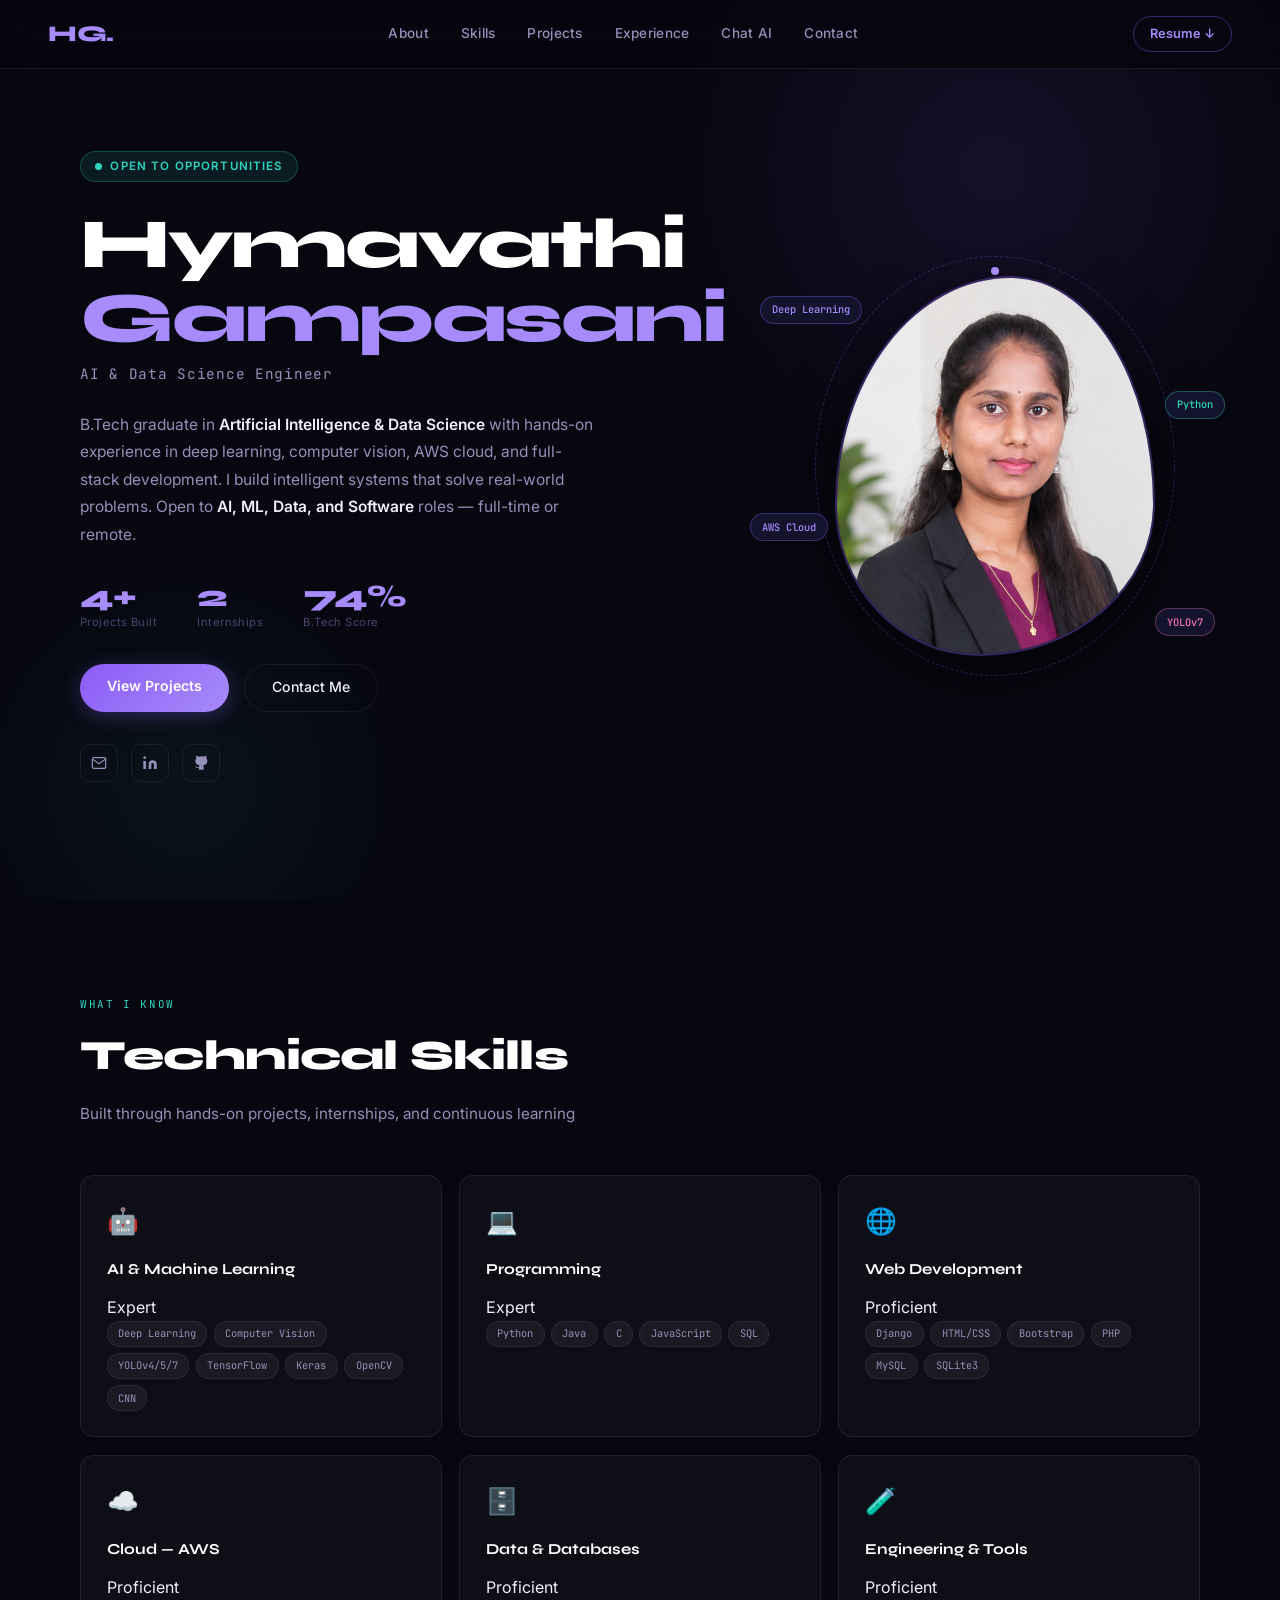
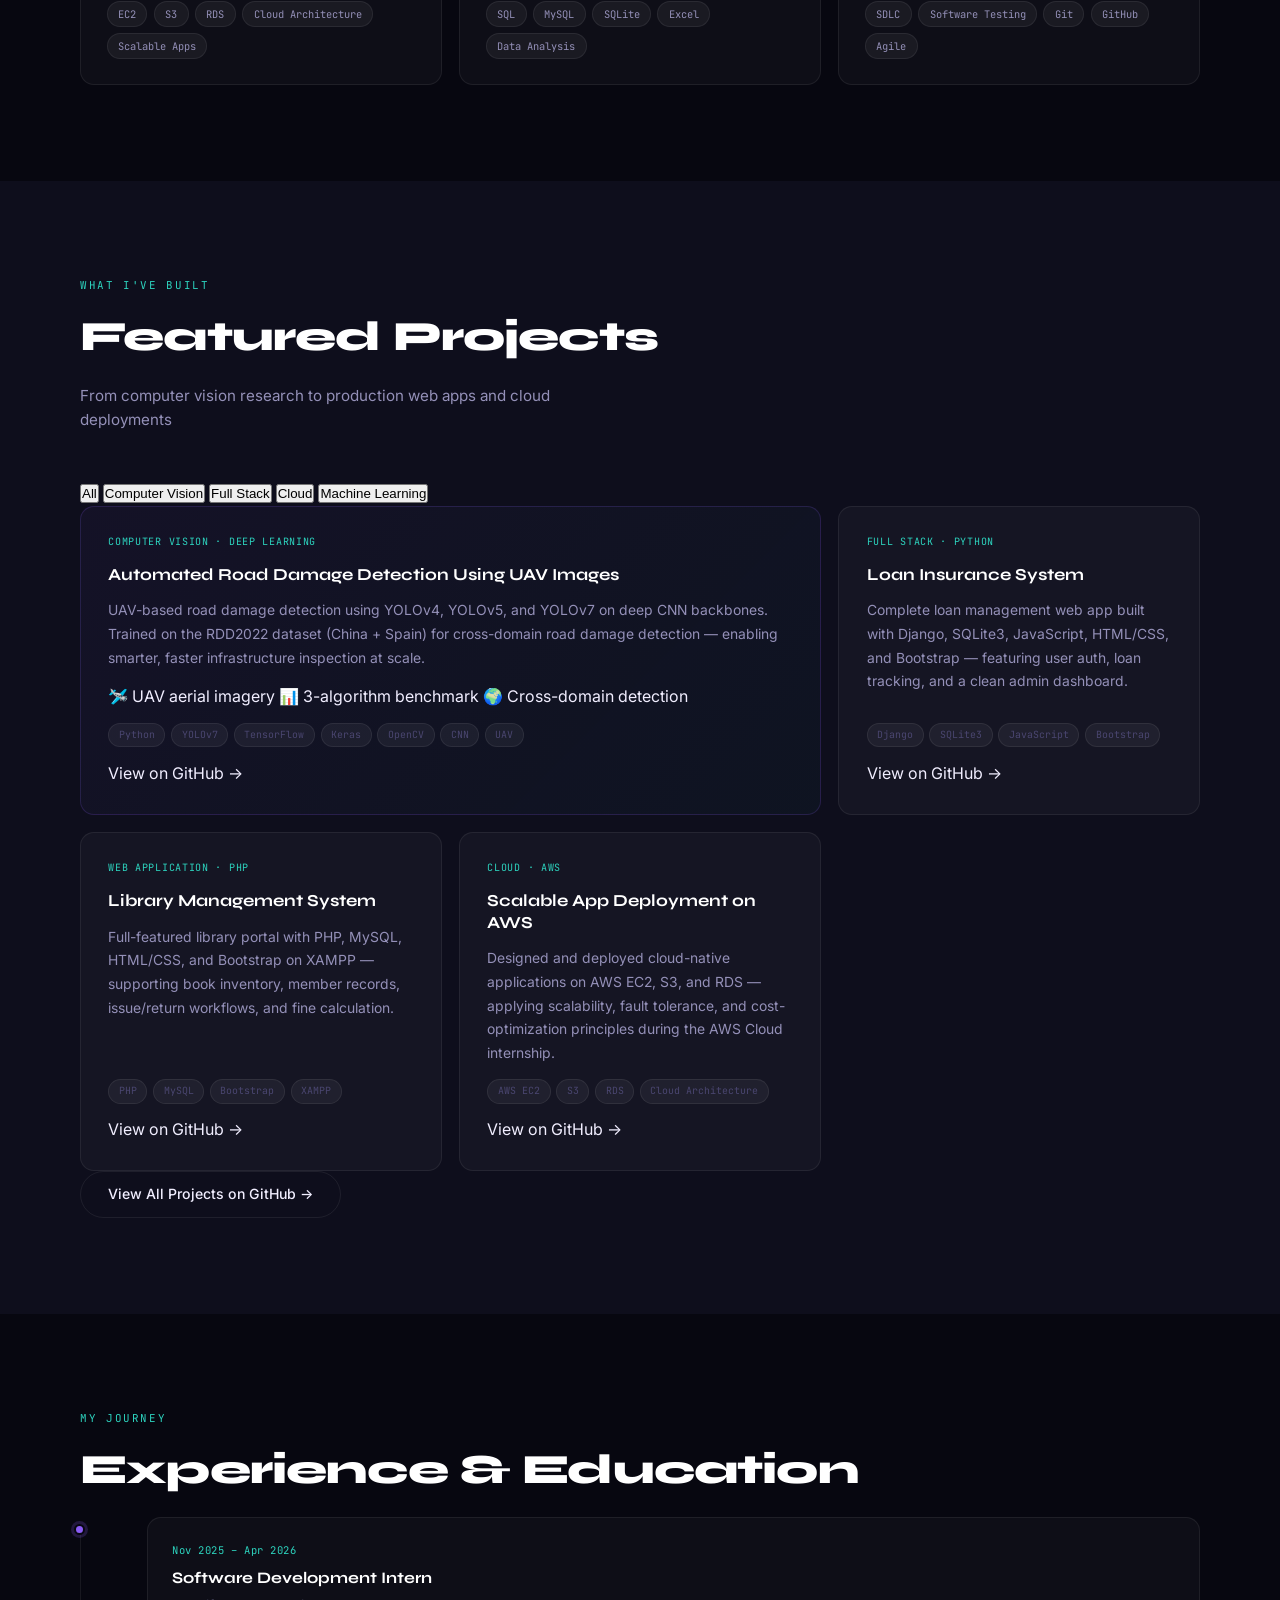
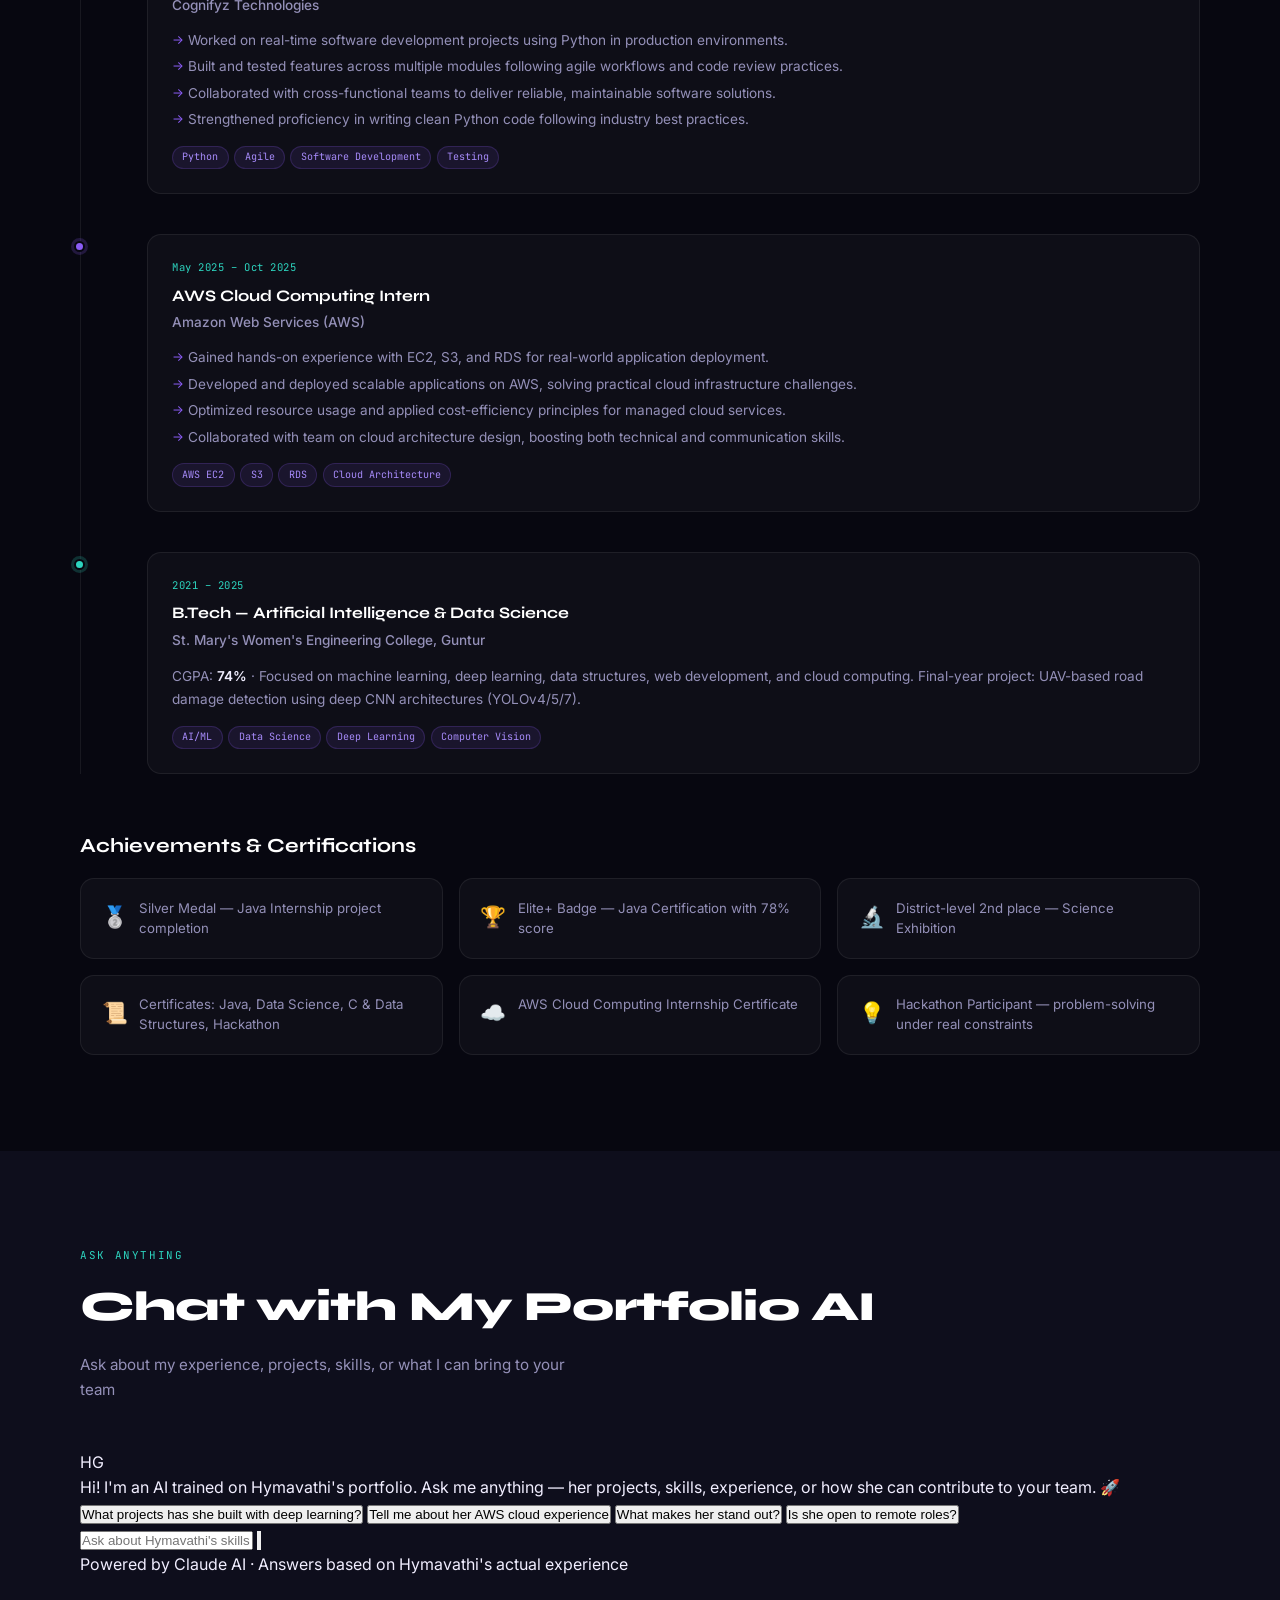
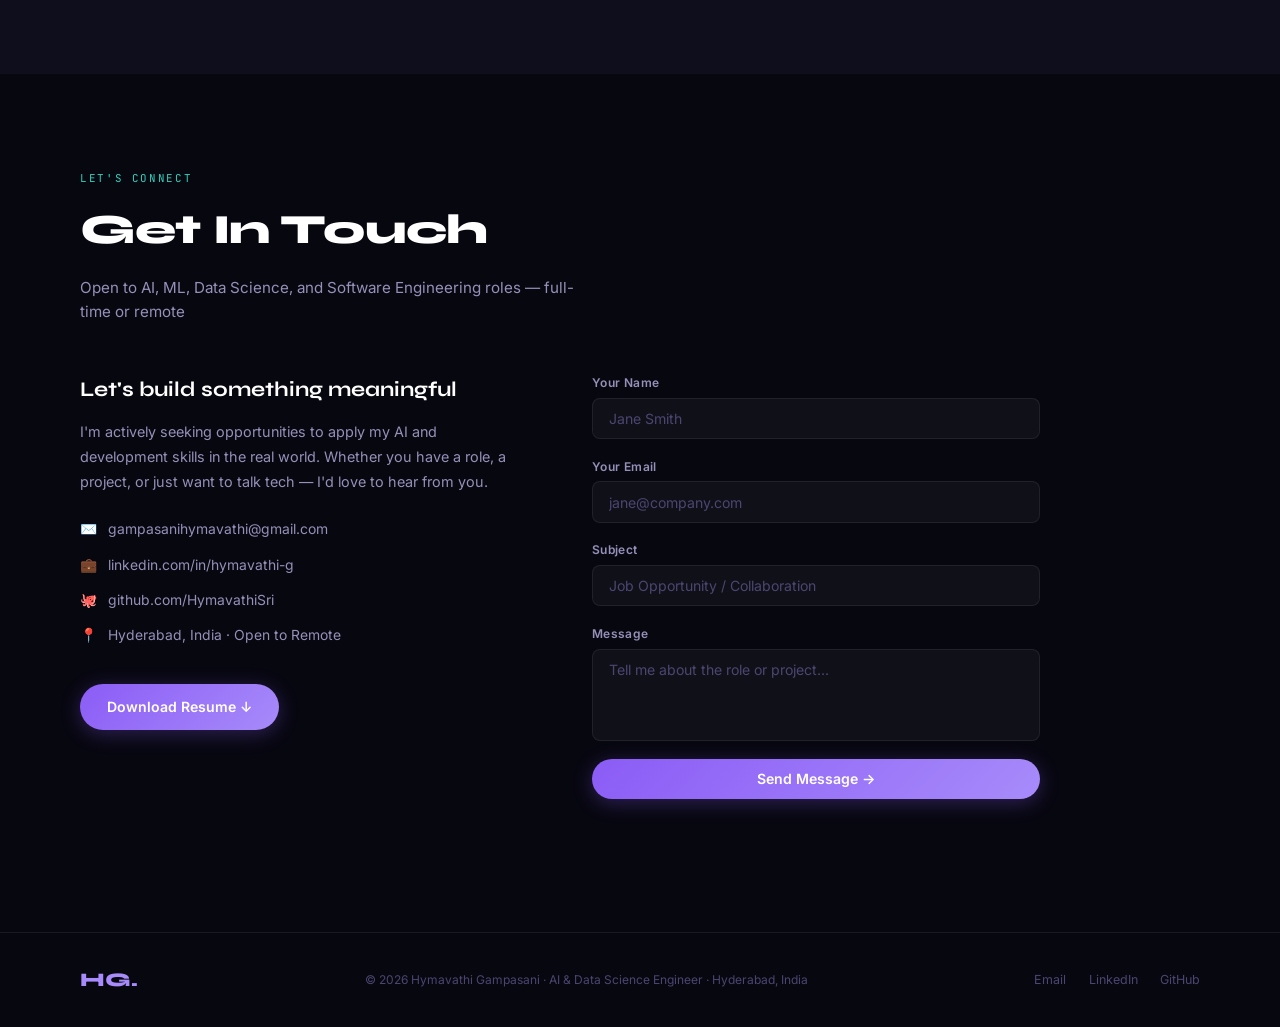
==== commit bed44634: "Update index.html" ====
--- a/index.html
+++ b/index.html
@@ -4,12 +4,17 @@
 <meta charset="UTF-8"/>
 <meta name="viewport" content="width=device-width,initial-scale=1.0"/>
 <title>Hymavathi Gampasani — AI & Data Science Engineer</title>
-<meta name="description" content="Hymavathi Gampasani is an AI & Data Science graduate with expertise in Deep Learning, Computer Vision, Full-Stack Development, and Cloud Computing."/>
+<meta name="description" content="Hymavathi Gampasani — B.Tech AI & Data Science graduate with expertise in Deep Learning, Computer Vision, AWS Cloud, and Full-Stack Development. Open to AI, ML, Data, and Software roles."/>
+<meta name="keywords" content="AI Engineer, Data Science, Machine Learning, Deep Learning, Python, AWS, Computer Vision, YOLOv7, Django, Software Developer, Hyderabad, Remote"/>
+<meta property="og:title" content="Hymavathi Gampasani — AI & Data Science Engineer"/>
+<meta property="og:description" content="Building intelligent systems with deep learning, cloud, and full-stack skills. Open to AI, ML, Data, and Software roles."/>
+<meta property="og:type" content="website"/>
 <link href="https://fonts.googleapis.com/css2?family=Syne:wght@400;700;800&family=Inter:wght@300;400;500;600&family=JetBrains+Mono:wght@400;500&display=swap" rel="stylesheet"/>
 <link rel="stylesheet" href="style.css"/>
 </head>
 <body>
 
+<!-- NAV -->
 <nav id="nav">
   <a href="#hero" class="nav-logo">HG.</a>
   <div class="nav-links">
@@ -17,9 +22,10 @@
     <a href="#skills">Skills</a>
     <a href="#projects">Projects</a>
     <a href="#experience">Experience</a>
+    <a href="#chat">Chat AI</a>
     <a href="#contact">Contact</a>
   </div>
-  <a href="assets/Hymavathi_Resume_.pdf" class="nav-resume" download>Resume ↓</a>
+  <a href="assets/Hymavathi_Resume.pdf" class="nav-resume" download>Resume ↓</a>
   <button class="hamburger" id="hamburger"><span></span><span></span><span></span></button>
 </nav>
 
@@ -28,8 +34,9 @@
   <a href="#skills">Skills</a>
   <a href="#projects">Projects</a>
   <a href="#experience">Experience</a>
+  <a href="#chat">Chat AI</a>
   <a href="#contact">Contact</a>
-  <a href="assets/Hymavathi_Resume_.pdf" download>Download Resume</a>
+  <a href="assets/Hymavathi_Resume.pdf" download>Download Resume</a>
 </div>
 
 <!-- HERO -->
@@ -39,10 +46,10 @@
     <h1 class="hero-name">Hymavathi<br/><span>Gampasani</span></h1>
     <p class="hero-role">AI & Data Science Engineer</p>
     <p class="hero-bio">
-      B.Tech graduate in <strong>Artificial Intelligence & Data Science</strong> with hands-on experience in deep learning, computer vision, cloud computing, and full-stack web development. I build intelligent systems that solve real-world problems. Open to <strong>AI, ML, Data, and Software</strong> roles.
+      B.Tech graduate in <strong>Artificial Intelligence & Data Science</strong> with hands-on experience in deep learning, computer vision, AWS cloud, and full-stack development. I build intelligent systems that solve real-world problems. Open to <strong>AI, ML, Data, and Software</strong> roles — full-time or remote.
     </p>
     <div class="stats">
-      <div><span class="stat-num">3+</span><span class="stat-lbl">Projects Built</span></div>
+      <div><span class="stat-num">4+</span><span class="stat-lbl">Projects Built</span></div>
       <div><span class="stat-num">2</span><span class="stat-lbl">Internships</span></div>
       <div><span class="stat-num">74%</span><span class="stat-lbl">B.Tech Score</span></div>
     </div>
@@ -66,7 +73,7 @@
   <div class="hero-right">
     <div class="img-wrap">
       <div class="img-orbit"></div>
-      <img src="assets/Hyma Profile 1.png" alt="Hymavathi Gampasani" class="hero-photo"/>
+      <img src="assets/profile.png" alt="Hymavathi Gampasani" class="hero-photo"/>
       <span class="float-tag ft1">Deep Learning</span>
       <span class="float-tag ft2">Python</span>
       <span class="float-tag ft3">AWS Cloud</span>
@@ -84,44 +91,56 @@
     <div class="skill-card fade">
       <div class="skill-icon">🤖</div>
       <h3>AI & Machine Learning</h3>
+      <div class="skill-level-row"><span class="skill-lvl expert">Expert</span></div>
       <div class="tags">
         <span class="tag">Deep Learning</span><span class="tag">Computer Vision</span><span class="tag">YOLOv4/5/7</span><span class="tag">TensorFlow</span><span class="tag">Keras</span><span class="tag">OpenCV</span><span class="tag">CNN</span>
       </div>
+      <div class="skill-bar"><div class="skill-fill" style="width:82%"></div></div>
     </div>
     <div class="skill-card fade">
       <div class="skill-icon">💻</div>
       <h3>Programming</h3>
+      <div class="skill-level-row"><span class="skill-lvl expert">Expert</span></div>
       <div class="tags">
         <span class="tag">Python</span><span class="tag">Java</span><span class="tag">C</span><span class="tag">JavaScript</span><span class="tag">SQL</span>
       </div>
+      <div class="skill-bar"><div class="skill-fill" style="width:88%"></div></div>
     </div>
     <div class="skill-card fade">
       <div class="skill-icon">🌐</div>
       <h3>Web Development</h3>
+      <div class="skill-level-row"><span class="skill-lvl proficient">Proficient</span></div>
       <div class="tags">
         <span class="tag">Django</span><span class="tag">HTML/CSS</span><span class="tag">Bootstrap</span><span class="tag">PHP</span><span class="tag">MySQL</span><span class="tag">SQLite3</span>
       </div>
+      <div class="skill-bar"><div class="skill-fill" style="width:75%"></div></div>
     </div>
     <div class="skill-card fade">
       <div class="skill-icon">☁️</div>
       <h3>Cloud — AWS</h3>
+      <div class="skill-level-row"><span class="skill-lvl proficient">Proficient</span></div>
       <div class="tags">
         <span class="tag">EC2</span><span class="tag">S3</span><span class="tag">RDS</span><span class="tag">Cloud Architecture</span><span class="tag">Scalable Apps</span>
       </div>
+      <div class="skill-bar"><div class="skill-fill" style="width:70%"></div></div>
     </div>
     <div class="skill-card fade">
       <div class="skill-icon">🗄️</div>
       <h3>Data & Databases</h3>
+      <div class="skill-level-row"><span class="skill-lvl proficient">Proficient</span></div>
       <div class="tags">
         <span class="tag">SQL</span><span class="tag">MySQL</span><span class="tag">SQLite</span><span class="tag">Excel</span><span class="tag">Data Analysis</span>
       </div>
+      <div class="skill-bar"><div class="skill-fill" style="width:72%"></div></div>
     </div>
     <div class="skill-card fade">
       <div class="skill-icon">🧪</div>
-      <h3>Engineering</h3>
-      <div class="tags">
-        <span class="tag">SDLC</span><span class="tag">Software Testing</span><span class="tag">Git</span><span class="tag">GitHub</span><span class="tag">Problem Solving</span>
-      </div>
+      <h3>Engineering & Tools</h3>
+      <div class="skill-level-row"><span class="skill-lvl proficient">Proficient</span></div>
+      <div class="tags">
+        <span class="tag">SDLC</span><span class="tag">Software Testing</span><span class="tag">Git</span><span class="tag">GitHub</span><span class="tag">Agile</span>
+      </div>
+      <div class="skill-bar"><div class="skill-fill" style="width:74%"></div></div>
     </div>
   </div>
 </section>
@@ -130,41 +149,64 @@
 <section class="sec sec-dark" id="projects">
   <div class="eyebrow">What I've Built</div>
   <h2 class="sec-title">Featured Projects</h2>
-  <p class="sec-sub">From computer vision research to production web applications</p>
+  <p class="sec-sub">From computer vision research to production web apps and cloud deployments</p>
+
+  <div class="filter-bar">
+    <button class="filter-btn active" data-filter="all">All</button>
+    <button class="filter-btn" data-filter="cv">Computer Vision</button>
+    <button class="filter-btn" data-filter="fullstack">Full Stack</button>
+    <button class="filter-btn" data-filter="cloud">Cloud</button>
+    <button class="filter-btn" data-filter="ml">Machine Learning</button>
+  </div>
+
   <div class="proj-grid">
-    <div class="proj-card big fade">
+    <div class="proj-card big fade" data-cat="cv ml">
       <div class="proj-tag">Computer Vision · Deep Learning</div>
       <h3>Automated Road Damage Detection Using UAV Images</h3>
       <p>UAV-based road damage detection using YOLOv4, YOLOv5, and YOLOv7 on deep CNN backbones. Trained on the RDD2022 dataset (China + Spain) for cross-domain road damage detection — enabling smarter, faster infrastructure inspection at scale.</p>
+      <div class="proj-meta-badges">
+        <span class="proj-badge">🛩️ UAV aerial imagery</span>
+        <span class="proj-badge">📊 3-algorithm benchmark</span>
+        <span class="proj-badge">🌍 Cross-domain detection</span>
+      </div>
       <div class="proj-pills">
         <span class="pill">Python</span><span class="pill">YOLOv7</span><span class="pill">TensorFlow</span><span class="pill">Keras</span><span class="pill">OpenCV</span><span class="pill">CNN</span><span class="pill">UAV</span>
       </div>
-      <div class="proj-meta"><span>🛩️ UAV aerial imagery</span><span>📊 3-algorithm benchmark</span></div>
-    </div>
-    <div class="proj-card fade">
+      <a href="https://github.com/HymavathiSri" target="_blank" class="proj-link">View on GitHub →</a>
+    </div>
+
+    <div class="proj-card fade" data-cat="fullstack">
       <div class="proj-tag">Full Stack · Python</div>
       <h3>Loan Insurance System</h3>
-      <p>Complete loan management web app built with Django, SQLite3, JavaScript, HTML, CSS and Bootstrap — with user auth, loan tracking, and a clean admin dashboard.</p>
+      <p>Complete loan management web app built with Django, SQLite3, JavaScript, HTML/CSS, and Bootstrap — featuring user auth, loan tracking, and a clean admin dashboard.</p>
       <div class="proj-pills">
         <span class="pill">Django</span><span class="pill">SQLite3</span><span class="pill">JavaScript</span><span class="pill">Bootstrap</span>
       </div>
-    </div>
-    <div class="proj-card fade">
+      <a href="https://github.com/HymavathiSri" target="_blank" class="proj-link">View on GitHub →</a>
+    </div>
+
+    <div class="proj-card fade" data-cat="fullstack">
       <div class="proj-tag">Web Application · PHP</div>
       <h3>Library Management System</h3>
       <p>Full-featured library portal with PHP, MySQL, HTML/CSS, and Bootstrap on XAMPP — supporting book inventory, member records, issue/return workflows, and fine calculation.</p>
       <div class="proj-pills">
         <span class="pill">PHP</span><span class="pill">MySQL</span><span class="pill">Bootstrap</span><span class="pill">XAMPP</span>
       </div>
-    </div>
-    <div class="proj-card fade">
+      <a href="https://github.com/HymavathiSri" target="_blank" class="proj-link">View on GitHub →</a>
+    </div>
+
+    <div class="proj-card fade" data-cat="cloud">
       <div class="proj-tag">Cloud · AWS</div>
       <h3>Scalable App Deployment on AWS</h3>
-      <p>Designed and deployed cloud-native applications on AWS EC2, S3 and RDS — applying scalability, fault tolerance, and cost-optimization principles during the AWS internship.</p>
+      <p>Designed and deployed cloud-native applications on AWS EC2, S3, and RDS — applying scalability, fault tolerance, and cost-optimization principles during the AWS Cloud internship.</p>
       <div class="proj-pills">
         <span class="pill">AWS EC2</span><span class="pill">S3</span><span class="pill">RDS</span><span class="pill">Cloud Architecture</span>
       </div>
-    </div>
+      <a href="https://github.com/HymavathiSri" target="_blank" class="proj-link">View on GitHub →</a>
+    </div>
+  </div>
+  <div class="proj-cta fade">
+    <a href="https://github.com/HymavathiSri" target="_blank" class="btn-s">View All Projects on GitHub →</a>
   </div>
 </section>
 
@@ -185,7 +227,7 @@
           <li>Collaborated with cross-functional teams to deliver reliable, maintainable software solutions.</li>
           <li>Strengthened proficiency in writing clean Python code following industry best practices.</li>
         </ul>
-        <div class="tl-chips"><span class="tl-chip">Python</span><span class="tl-chip">Agile</span><span class="tl-chip">Software Development</span></div>
+        <div class="tl-chips"><span class="tl-chip">Python</span><span class="tl-chip">Agile</span><span class="tl-chip">Software Development</span><span class="tl-chip">Testing</span></div>
       </div>
     </div>
     <div class="tl-item fade">
@@ -195,7 +237,7 @@
         <h3>AWS Cloud Computing Intern</h3>
         <p class="tl-org">Amazon Web Services (AWS)</p>
         <ul>
-          <li>Gained hands-on experience with EC2, S3 and RDS for real-world application deployment.</li>
+          <li>Gained hands-on experience with EC2, S3, and RDS for real-world application deployment.</li>
           <li>Developed and deployed scalable applications on AWS, solving practical cloud infrastructure challenges.</li>
           <li>Optimized resource usage and applied cost-efficiency principles for managed cloud services.</li>
           <li>Collaborated with team on cloud architecture design, boosting both technical and communication skills.</li>
@@ -209,8 +251,8 @@
         <div class="tl-date">2021 – 2025</div>
         <h3>B.Tech — Artificial Intelligence & Data Science</h3>
         <p class="tl-org">St. Mary's Women's Engineering College, Guntur</p>
-        <p>CGPA: <strong>74%</strong> · Focused on machine learning, deep learning, data structures, web development, and cloud computing. Final-year project on UAV-based road damage detection using deep CNN architectures.</p>
-        <div class="tl-chips"><span class="tl-chip">AI/ML</span><span class="tl-chip">Data Science</span><span class="tl-chip">Deep Learning</span></div>
+        <p>CGPA: <strong>74%</strong> · Focused on machine learning, deep learning, data structures, web development, and cloud computing. Final-year project: UAV-based road damage detection using deep CNN architectures (YOLOv4/5/7).</p>
+        <div class="tl-chips"><span class="tl-chip">AI/ML</span><span class="tl-chip">Data Science</span><span class="tl-chip">Deep Learning</span><span class="tl-chip">Computer Vision</span></div>
       </div>
     </div>
   </div>
@@ -226,8 +268,36 @@
   </div>
 </section>
 
+<!-- CHAT AI -->
+<section class="sec sec-dark" id="chat">
+  <div class="eyebrow">Ask Anything</div>
+  <h2 class="sec-title">Chat with My Portfolio AI</h2>
+  <p class="sec-sub">Ask about my experience, projects, skills, or what I can bring to your team</p>
+  <div class="chat-wrap">
+    <div class="chat-box" id="chatBox">
+      <div class="chat-msg bot">
+        <div class="chat-avatar">HG</div>
+        <div class="chat-bubble">Hi! I'm an AI trained on Hymavathi's portfolio. Ask me anything — her projects, skills, experience, or how she can contribute to your team. 🚀</div>
+      </div>
+    </div>
+    <div class="chat-suggestions" id="chatSuggestions">
+      <button class="sug-btn" onclick="askSuggestion('What projects has she built with deep learning?')">What projects has she built with deep learning?</button>
+      <button class="sug-btn" onclick="askSuggestion('Tell me about her AWS cloud experience')">Tell me about her AWS cloud experience</button>
+      <button class="sug-btn" onclick="askSuggestion('What makes her stand out as an AI/Data candidate?')">What makes her stand out?</button>
+      <button class="sug-btn" onclick="askSuggestion('Is she open to remote roles?')">Is she open to remote roles?</button>
+    </div>
+    <div class="chat-input-row">
+      <input type="text" class="chat-input" id="chatInput" placeholder="Ask about Hymavathi's skills, projects, or experience..." onkeypress="handleKey(event)"/>
+      <button class="chat-send" id="chatSend" onclick="sendChat()">
+        <svg viewBox="0 0 24 24" fill="none" stroke="currentColor" stroke-width="2"><line x1="22" y1="2" x2="11" y2="13"/><polygon points="22 2 15 22 11 13 2 9 22 2"/></svg>
+      </button>
+    </div>
+    <p class="chat-note">Powered by Claude AI · Answers based on Hymavathi's actual experience</p>
+  </div>
+</section>
+
 <!-- CONTACT -->
-<section class="sec sec-dark" id="contact">
+<section class="sec" id="contact">
   <div class="eyebrow">Let's Connect</div>
   <h2 class="sec-title">Get In Touch</h2>
   <p class="sec-sub">Open to AI, ML, Data Science, and Software Engineering roles — full-time or remote</p>
@@ -235,12 +305,20 @@
     <div class="contact-info fade">
       <h3>Let's build something meaningful</h3>
       <p>I'm actively seeking opportunities to apply my AI and development skills in the real world. Whether you have a role, a project, or just want to talk tech — I'd love to hear from you.</p>
-      <a href="mailto:gampasanihymavathi@gmail.com" class="clink">✉️ &nbsp;gampasanihymavathi@gmail.com</a>
-      <a href="https://www.linkedin.com/in/hymavathi-g/" target="_blank" class="clink">💼 &nbsp;linkedin.com/in/hymavathi-g</a>
-      <a href="https://github.com/HymavathiSri" target="_blank" class="clink">🐙 &nbsp;github.com/HymavathiSri</a>
-      <div class="clink">📍 &nbsp;Hyderabad, India · Open to Remote</div>
+      <a href="mailto:gampasanihymavathi@gmail.com" class="clink">
+        <span class="clink-ico">✉️</span>gampasanihymavathi@gmail.com
+      </a>
+      <a href="https://www.linkedin.com/in/hymavathi-g/" target="_blank" class="clink">
+        <span class="clink-ico">💼</span>linkedin.com/in/hymavathi-g
+      </a>
+      <a href="https://github.com/HymavathiSri" target="_blank" class="clink">
+        <span class="clink-ico">🐙</span>github.com/HymavathiSri
+      </a>
+      <div class="clink">
+        <span class="clink-ico">📍</span>Hyderabad, India · Open to Remote
+      </div>
       <br/>
-      <a href="assets/Hymavathi_Resume_.pdf" class="btn-p" download>Download Resume ↓</a>
+      <a href="assets/Hymavathi_Resume.pdf" class="btn-p" download>Download Resume ↓</a>
     </div>
     <form class="cform" onsubmit="sendMsg(event)">
       <div class="fg"><label>Your Name</label><input type="text" placeholder="Jane Smith" required/></div>
--- a/style.css
+++ b/style.css
@@ -1,1069 +1,173 @@
-/* ===========================
-   HYMAVATHI GAMPASANI PORTFOLIO
-   Design: Deep violet + warm cream + electric teal accent
-   Typography: Syne (display) + Inter (body) + JetBrains Mono (code/tags)
-   =========================== */
+*{margin:0;padding:0;box-sizing:border-box}
+:root{
+  --bg:#070710;--bg2:#0e0e1c;--bg3:#13132b;
+  --accent:#8b5cf6;--accent2:#a78bfa;--teal:#2dd4bf;--pink:#f472b6;
+  --text:#f1eeff;--muted:#9490b8;--dim:#4a4670;
+  --border:rgba(255,255,255,0.07);--card:rgba(255,255,255,0.03);
+  --r:14px;
+}
+html{scroll-behavior:smooth}
+body{font-family:'Inter',sans-serif;background:var(--bg);color:var(--text);overflow-x:hidden;line-height:1.6}
+a{color:inherit;text-decoration:none}
+strong{font-weight:600;color:var(--text)}
 
-:root {
-  --bg: #0a0a12;
-  --bg2: #10101c;
-  --bg3: #16162a;
-  --surface: #1a1a2e;
-  --border: rgba(255,255,255,0.07);
-  --accent: #7c6bff;
-  --accent2: #a78bfa;
-  --teal: #2dd4bf;
-  --text: #f0eeff;
-  --text-muted: #9b97b8;
-  --text-dim: #5a567a;
-  --white: #ffffff;
-  --card-bg: rgba(255,255,255,0.03);
-  --card-hover: rgba(124,107,255,0.08);
-  --font-display: 'Syne', sans-serif;
-  --font-body: 'Inter', sans-serif;
-  --font-mono: 'JetBrains Mono', monospace;
-  --radius: 14px;
-  --radius-sm: 8px;
-  --shadow: 0 8px 40px rgba(0,0,0,0.4);
+/* NAV */
+nav{
+  position:fixed;top:0;left:0;right:0;z-index:100;
+  display:flex;align-items:center;justify-content:space-between;
+  padding:1rem 3rem;
+  background:rgba(7,7,16,0.85);backdrop-filter:blur(18px);
+  border-bottom:1px solid var(--border);transition:all .3s;
 }
+.nav-logo{font-family:'Syne',sans-serif;font-size:1.4rem;font-weight:800;color:var(--accent2);letter-spacing:-.02em}
+.nav-links{display:flex;gap:2rem}
+.nav-links a{font-size:.85rem;font-weight:500;color:var(--muted);transition:color .2s;letter-spacing:.02em}
+.nav-links a:hover,.nav-links a.active{color:var(--text)}
+.nav-resume{font-size:.8rem;font-weight:600;color:var(--accent2);border:1px solid rgba(139,92,246,.4);padding:.4rem 1rem;border-radius:50px;transition:all .2s}
+.nav-resume:hover{background:var(--accent);color:#fff;border-color:var(--accent)}
+.hamburger{display:none;flex-direction:column;gap:5px;background:none;border:none;cursor:pointer;padding:6px}
+.hamburger span{display:block;width:22px;height:2px;background:var(--text);border-radius:2px}
+.mob-menu{display:none;flex-direction:column;position:fixed;top:64px;left:0;right:0;background:var(--bg2);border-bottom:1px solid var(--border);z-index:99;padding:.5rem 0}
+.mob-menu.open{display:flex}
+.mob-menu a{padding:.85rem 2rem;font-size:.95rem;color:var(--muted);border-bottom:1px solid var(--border);transition:color .2s}
+.mob-menu a:hover{color:var(--text)}
 
-*, *::before, *::after { box-sizing: border-box; margin: 0; padding: 0; }
+/* HERO */
+.hero{
+  min-height:100vh;display:grid;grid-template-columns:1fr 1fr;
+  align-items:center;gap:4rem;padding:7rem 5rem 5rem;
+  position:relative;overflow:hidden;
+}
+.hero::before{content:'';position:absolute;top:-20%;right:-5%;width:700px;height:700px;background:radial-gradient(circle,rgba(139,92,246,.11) 0%,transparent 65%);pointer-events:none}
+.hero::after{content:'';position:absolute;bottom:-15%;left:-5%;width:500px;height:500px;background:radial-gradient(circle,rgba(45,212,191,.06) 0%,transparent 65%);pointer-events:none}
+.hero-left{z-index:1}
+.available-badge{display:inline-flex;align-items:center;gap:8px;font-size:.72rem;font-weight:600;letter-spacing:.1em;text-transform:uppercase;color:var(--teal);background:rgba(45,212,191,.1);border:1px solid rgba(45,212,191,.25);padding:.35rem .9rem;border-radius:50px;margin-bottom:1.6rem}
+.pulse{width:7px;height:7px;background:var(--teal);border-radius:50%;animation:pulse 2s infinite}
+@keyframes pulse{0%,100%{opacity:1;transform:scale(1)}50%{opacity:.4;transform:scale(.75)}}
+.hero-name{font-family:'Syne',sans-serif;font-size:clamp(2.8rem,5.5vw,4.5rem);font-weight:800;line-height:1.05;letter-spacing:-.03em;color:#fff;margin-bottom:.4rem}
+.hero-name span{color:var(--accent2)}
+.hero-role{font-family:'JetBrains Mono',monospace;font-size:.9rem;color:var(--muted);letter-spacing:.05em;margin-bottom:1.6rem}
+.hero-bio{font-size:.97rem;color:var(--muted);line-height:1.78;margin-bottom:2rem;max-width:520px}
+.stats{display:flex;gap:2.5rem;margin-bottom:2rem}
+.stat-num{font-family:'Syne',sans-serif;font-size:1.9rem;font-weight:800;color:var(--accent2);display:block;line-height:1}
+.stat-lbl{font-size:.7rem;color:var(--dim);letter-spacing:.04em;margin-top:3px;display:block}
+.hero-btns{display:flex;gap:.9rem;flex-wrap:wrap;margin-bottom:2rem}
+.btn-p{display:inline-block;background:linear-gradient(135deg,var(--accent),var(--accent2));color:#fff;font-weight:600;font-size:.88rem;padding:.72rem 1.7rem;border-radius:50px;box-shadow:0 4px 20px rgba(139,92,246,.3);transition:all .25s;cursor:pointer;border:none;font-family:'Inter',sans-serif}
+.btn-p:hover{transform:translateY(-2px);box-shadow:0 8px 30px rgba(139,92,246,.45)}
+.btn-s{display:inline-block;color:var(--text);font-weight:500;font-size:.88rem;padding:.72rem 1.7rem;border-radius:50px;border:1px solid var(--border);transition:all .25s}
+.btn-s:hover{border-color:var(--accent);color:var(--accent2)}
+.social-row{display:flex;gap:.8rem}
+.soc{width:38px;height:38px;border:1px solid var(--border);border-radius:10px;display:flex;align-items:center;justify-content:center;color:var(--muted);transition:all .2s}
+.soc:hover{border-color:var(--accent);color:var(--accent2);background:rgba(139,92,246,.1)}
+.soc svg{width:16px;height:16px}
 
-html { scroll-behavior: smooth; }
+/* HERO IMAGE */
+.hero-right{display:flex;justify-content:center;align-items:center;position:relative;z-index:1}
+.img-wrap{position:relative;width:320px;height:380px}
+.img-orbit{position:absolute;inset:-20px;border-radius:50%;border:1px dashed rgba(139,92,246,.3);animation:spin 25s linear infinite}
+.img-orbit::before{content:'';position:absolute;top:10px;left:50%;transform:translateX(-50%);width:8px;height:8px;background:var(--accent2);border-radius:50%}
+@keyframes spin{from{transform:rotate(0)}to{transform:rotate(360deg)}}
+.hero-photo{width:100%;height:100%;object-fit:cover;object-position:top center;border-radius:55% 45% 55% 45% / 60% 60% 40% 40%;border:2px solid rgba(139,92,246,.35);box-shadow:0 20px 60px rgba(0,0,0,.5);display:block}
+.float-tag{position:absolute;font-family:'JetBrains Mono',monospace;font-size:.65rem;font-weight:500;padding:.28rem .7rem;border-radius:50px;white-space:nowrap;background:var(--bg3);border:1px solid}
+.ft1{top:20px;left:-75px;border-color:rgba(139,92,246,.35);color:var(--accent2)}
+.ft2{top:115px;right:-70px;border-color:rgba(45,212,191,.35);color:var(--teal)}
+.ft3{bottom:115px;left:-85px;border-color:rgba(139,92,246,.35);color:var(--accent2)}
+.ft4{bottom:20px;right:-60px;border-color:rgba(244,114,182,.35);color:var(--pink)}
 
-body {
-  font-family: var(--font-body);
-  background: var(--bg);
-  color: var(--text);
-  line-height: 1.65;
-  overflow-x: hidden;
+/* SECTIONS */
+.sec{padding:6rem 5rem}
+.sec-dark{background:var(--bg2)}
+.eyebrow{font-family:'JetBrains Mono',monospace;font-size:.68rem;letter-spacing:.15em;text-transform:uppercase;color:var(--teal);margin-bottom:.6rem}
+.sec-title{font-family:'Syne',sans-serif;font-size:clamp(1.8rem,3.5vw,2.6rem);font-weight:800;letter-spacing:-.02em;color:#fff;margin-bottom:.8rem}
+.sec-sub{font-size:.95rem;color:var(--muted);max-width:520px;margin-bottom:3rem}
+
+/* SKILLS */
+.skills-grid{display:grid;grid-template-columns:repeat(3,1fr);gap:1.1rem}
+.skill-card{background:var(--card);border:1px solid var(--border);border-radius:var(--r);padding:1.6rem;transition:all .3s}
+.skill-card:hover{background:rgba(139,92,246,.07);border-color:rgba(139,92,246,.25);transform:translateY(-3px)}
+.skill-icon{font-size:1.6rem;margin-bottom:.9rem}
+.skill-card h3{font-family:'Syne',sans-serif;font-size:.95rem;font-weight:700;color:#fff;margin-bottom:.9rem}
+.tags{display:flex;flex-wrap:wrap;gap:.4rem}
+.tag{font-family:'JetBrains Mono',monospace;font-size:.65rem;padding:.22rem .65rem;background:rgba(255,255,255,.05);border:1px solid var(--border);border-radius:50px;color:var(--muted)}
+
+/* PROJECTS */
+.proj-grid{display:grid;grid-template-columns:repeat(3,1fr);gap:1.1rem}
+.proj-card{background:var(--card);border:1px solid var(--border);border-radius:var(--r);padding:1.7rem;display:flex;flex-direction:column;gap:.85rem;transition:all .3s}
+.proj-card:hover{background:rgba(139,92,246,.07);border-color:rgba(139,92,246,.3);transform:translateY(-4px);box-shadow:0 12px 40px rgba(0,0,0,.35)}
+.proj-card.big{grid-column:span 2;border-color:rgba(139,92,246,.18);background:linear-gradient(135deg,rgba(139,92,246,.05),rgba(45,212,191,.03))}
+.proj-tag{font-family:'JetBrains Mono',monospace;font-size:.63rem;letter-spacing:.07em;text-transform:uppercase;color:var(--teal)}
+.proj-card h3{font-family:'Syne',sans-serif;font-size:1.05rem;font-weight:700;color:#fff;line-height:1.3}
+.proj-card p{font-size:.87rem;color:var(--muted);line-height:1.7;flex:1}
+.proj-pills{display:flex;flex-wrap:wrap;gap:.35rem}
+.pill{font-family:'JetBrains Mono',monospace;font-size:.62rem;padding:.2rem .6rem;background:rgba(255,255,255,.05);border:1px solid var(--border);border-radius:50px;color:var(--dim)}
+.proj-meta{display:flex;gap:1.2rem;font-size:.75rem;color:var(--dim)}
+
+/* TIMELINE */
+.timeline{position:relative;padding-left:2rem;margin-bottom:3.5rem}
+.timeline::before{content:'';position:absolute;left:0;top:8px;bottom:0;width:1px;background:var(--border)}
+.tl-item{position:relative;padding-left:2.2rem;margin-bottom:2.5rem}
+.tl-dot{position:absolute;left:-2.4rem;top:7px;width:11px;height:11px;border-radius:50%;background:var(--accent);border:2px solid var(--bg);box-shadow:0 0 0 3px rgba(139,92,246,.2)}
+.tl-item.edu .tl-dot{background:var(--teal);box-shadow:0 0 0 3px rgba(45,212,191,.2)}
+.tl-box{background:var(--card);border:1px solid var(--border);border-radius:var(--r);padding:1.5rem;transition:all .3s}
+.tl-box:hover{border-color:rgba(139,92,246,.2);background:rgba(139,92,246,.04)}
+.tl-date{font-family:'JetBrains Mono',monospace;font-size:.66rem;color:var(--teal);letter-spacing:.05em;margin-bottom:.4rem}
+.tl-box h3{font-family:'Syne',sans-serif;font-size:1rem;font-weight:700;color:#fff;margin-bottom:.2rem}
+.tl-org{font-size:.82rem;color:var(--accent2);font-weight:500;margin-bottom:.8rem;display:block}
+.tl-box ul{list-style:none;display:flex;flex-direction:column;gap:.3rem;margin-bottom:.5rem}
+.tl-box li{font-size:.85rem;color:var(--muted);padding-left:1rem;position:relative;line-height:1.6}
+.tl-box li::before{content:'→';position:absolute;left:0;color:var(--accent);font-size:.78rem}
+.tl-box p{font-size:.85rem;color:var(--muted);line-height:1.7}
+.tl-chips{display:flex;flex-wrap:wrap;gap:.35rem;margin-top:.9rem}
+.tl-chip{font-family:'JetBrains Mono',monospace;font-size:.63rem;padding:.18rem .58rem;background:rgba(139,92,246,.1);border:1px solid rgba(139,92,246,.2);border-radius:50px;color:var(--accent2)}
+
+/* ACHIEVEMENTS */
+.ach-heading{font-family:'Syne',sans-serif;font-weight:700;color:#fff;font-size:1.25rem;margin-bottom:1rem}
+.ach-grid{display:grid;grid-template-columns:repeat(3,1fr);gap:1rem}
+.ach-card{background:var(--card);border:1px solid var(--border);border-radius:var(--r);padding:1.2rem 1.3rem;display:flex;align-items:flex-start;gap:.7rem;transition:all .3s}
+.ach-card:hover{border-color:rgba(139,92,246,.2);background:rgba(139,92,246,.05)}
+.ach-ico{font-size:1.3rem;flex-shrink:0;margin-top:1px}
+.ach-card p{font-size:.83rem;color:var(--muted);line-height:1.5}
+
+/* CONTACT */
+.contact-wrap{display:grid;grid-template-columns:1fr 1fr;gap:4rem;max-width:960px}
+.contact-info h3{font-family:'Syne',sans-serif;font-size:1.3rem;font-weight:700;color:#fff;margin-bottom:.8rem}
+.contact-info>p{font-size:.9rem;color:var(--muted);line-height:1.75;margin-bottom:1.5rem}
+.clink{display:flex;align-items:center;gap:.7rem;font-size:.87rem;color:var(--muted);margin-bottom:.8rem;transition:color .2s}
+.clink:hover{color:var(--text)}
+.cform{display:flex;flex-direction:column;gap:1.1rem}
+.fg{display:flex;flex-direction:column;gap:.35rem}
+.fg label{font-size:.75rem;font-weight:600;color:var(--muted);letter-spacing:.03em}
+.fg input,.fg textarea{background:rgba(255,255,255,.04);border:1px solid var(--border);border-radius:8px;padding:.7rem 1rem;font-size:.88rem;color:var(--text);font-family:'Inter',sans-serif;transition:border-color .2s;resize:none}
+.fg input:focus,.fg textarea:focus{outline:none;border-color:var(--accent)}
+.fg input::placeholder,.fg textarea::placeholder{color:var(--dim)}
+.form-note{font-size:.78rem;color:var(--teal);text-align:center;min-height:1.2rem}
+
+/* FOOTER */
+footer{padding:2rem 5rem;border-top:1px solid var(--border);display:flex;align-items:center;justify-content:space-between;flex-wrap:wrap;gap:1rem}
+.f-logo{font-family:'Syne',sans-serif;font-size:1.2rem;font-weight:800;color:var(--accent2)}
+.f-copy{font-size:.75rem;color:var(--dim)}
+.f-links{display:flex;gap:1.4rem}
+.f-links a{font-size:.78rem;color:var(--dim);transition:color .2s}
+.f-links a:hover{color:var(--text)}
+
+/* ANIMATIONS */
+.fade{opacity:0;transform:translateY(20px);transition:opacity .55s ease,transform .55s ease}
+.fade.in{opacity:1;transform:translateY(0)}
+
+/* RESPONSIVE */
+@media(max-width:1100px){.hero,.sec{padding-left:3rem;padding-right:3rem}footer{padding-left:3rem;padding-right:3rem}.skills-grid{grid-template-columns:repeat(2,1fr)}.ach-grid{grid-template-columns:repeat(2,1fr)}}
+@media(max-width:900px){
+  nav{padding:1rem 1.5rem}
+  .nav-links,.nav-resume{display:none}
+  .hamburger{display:flex}
+  .hero{grid-template-columns:1fr;padding:6rem 1.5rem 4rem;text-align:center}
+  .hero-right{order:-1}.img-wrap{width:220px;height:265px;margin:0 auto}.float-tag{display:none}
+  .stats{justify-content:center}.hero-btns{justify-content:center}.social-row{justify-content:center}
+  .hero-bio{margin:0 auto 2rem}
+  .sec{padding:4rem 1.5rem}
+  .skills-grid{grid-template-columns:1fr}
+  .proj-grid{grid-template-columns:1fr}.proj-card.big{grid-column:span 1}
+  .ach-grid{grid-template-columns:1fr}
+  .contact-wrap{grid-template-columns:1fr}
+  footer{padding:1.5rem;flex-direction:column;text-align:center}
 }
-
-a { color: inherit; text-decoration: none; }
-
-img { max-width: 100%; display: block; }
-
-/* ===== NAV ===== */
-.nav {
-  position: fixed;
-  top: 0; left: 0; right: 0;
-  z-index: 100;
-  display: flex;
-  align-items: center;
-  justify-content: space-between;
-  padding: 1.1rem 3rem;
-  background: rgba(10,10,18,0.85);
-  backdrop-filter: blur(14px);
-  border-bottom: 1px solid var(--border);
-  transition: all 0.3s;
-}
-
-.nav.scrolled {
-  padding: 0.8rem 3rem;
-  box-shadow: 0 4px 30px rgba(0,0,0,0.4);
-}
-
-.nav-logo {
-  font-family: var(--font-display);
-  font-size: 1.5rem;
-  font-weight: 800;
-  color: var(--accent2);
-  letter-spacing: -0.02em;
-}
-
-.nav-links {
-  display: flex;
-  gap: 2.2rem;
-}
-
-.nav-links a {
-  font-size: 0.88rem;
-  font-weight: 500;
-  color: var(--text-muted);
-  letter-spacing: 0.03em;
-  transition: color 0.2s;
-}
-
-.nav-links a:hover,
-.nav-links a.active {
-  color: var(--text);
-}
-
-.btn-nav {
-  font-size: 0.82rem;
-  font-weight: 600;
-  color: var(--accent2);
-  border: 1px solid var(--accent);
-  padding: 0.45rem 1.1rem;
-  border-radius: 50px;
-  letter-spacing: 0.02em;
-  transition: all 0.2s;
-}
-
-.btn-nav:hover {
-  background: var(--accent);
-  color: #fff;
-}
-
-.hamburger {
-  display: none;
-  flex-direction: column;
-  gap: 5px;
-  background: none;
-  border: none;
-  cursor: pointer;
-  padding: 6px;
-}
-.hamburger span {
-  display: block;
-  width: 22px;
-  height: 2px;
-  background: var(--text);
-  border-radius: 2px;
-  transition: all 0.3s;
-}
-
-.mobile-menu {
-  display: none;
-  flex-direction: column;
-  position: fixed;
-  top: 64px; left: 0; right: 0;
-  background: var(--bg2);
-  border-bottom: 1px solid var(--border);
-  z-index: 99;
-  padding: 1rem 0;
-}
-
-.mobile-menu.open { display: flex; }
-
-.mobile-link {
-  padding: 0.85rem 2rem;
-  font-size: 1rem;
-  color: var(--text-muted);
-  border-bottom: 1px solid var(--border);
-  transition: color 0.2s;
-}
-.mobile-link:hover { color: var(--text); }
-
-/* ===== HERO ===== */
-.hero {
-  min-height: 100vh;
-  display: flex;
-  align-items: center;
-  justify-content: space-between;
-  gap: 4rem;
-  padding: 8rem 6rem 5rem;
-  position: relative;
-  overflow: hidden;
-}
-
-.hero::before {
-  content: '';
-  position: absolute;
-  top: -20%;
-  right: -10%;
-  width: 600px;
-  height: 600px;
-  background: radial-gradient(circle, rgba(124,107,255,0.12) 0%, transparent 70%);
-  pointer-events: none;
-}
-
-.hero::after {
-  content: '';
-  position: absolute;
-  bottom: -10%;
-  left: -5%;
-  width: 400px;
-  height: 400px;
-  background: radial-gradient(circle, rgba(45,212,191,0.06) 0%, transparent 70%);
-  pointer-events: none;
-}
-
-.hero-content { flex: 1; max-width: 600px; z-index: 1; }
-
-.hero-badge {
-  display: inline-flex;
-  align-items: center;
-  gap: 8px;
-  font-size: 0.78rem;
-  font-weight: 600;
-  letter-spacing: 0.08em;
-  text-transform: uppercase;
-  color: var(--teal);
-  background: rgba(45,212,191,0.1);
-  border: 1px solid rgba(45,212,191,0.25);
-  padding: 0.4rem 1rem;
-  border-radius: 50px;
-  margin-bottom: 1.8rem;
-}
-
-.dot {
-  width: 7px;
-  height: 7px;
-  background: var(--teal);
-  border-radius: 50%;
-  animation: pulse 2s infinite;
-}
-
-@keyframes pulse {
-  0%, 100% { opacity: 1; transform: scale(1); }
-  50% { opacity: 0.5; transform: scale(0.8); }
-}
-
-.hero-name {
-  font-family: var(--font-display);
-  font-size: clamp(3rem, 6vw, 5rem);
-  font-weight: 800;
-  line-height: 1.05;
-  letter-spacing: -0.03em;
-  margin-bottom: 0.5rem;
-  color: var(--white);
-}
-
-.accent { color: var(--accent2); }
-
-.hero-title {
-  font-family: var(--font-mono);
-  font-size: 1rem;
-  color: var(--text-muted);
-  margin-bottom: 1.8rem;
-  letter-spacing: 0.04em;
-}
-
-.hero-bio {
-  font-size: 1.05rem;
-  color: var(--text-muted);
-  line-height: 1.75;
-  margin-bottom: 2.5rem;
-}
-
-.hero-bio strong { color: var(--text); font-weight: 600; }
-
-.hero-stats {
-  display: flex;
-  gap: 2.5rem;
-  margin-bottom: 2.5rem;
-}
-
-.stat { display: flex; flex-direction: column; gap: 2px; }
-
-.stat-num {
-  font-family: var(--font-display);
-  font-size: 2rem;
-  font-weight: 800;
-  color: var(--accent2);
-  letter-spacing: -0.02em;
-}
-
-.stat-label {
-  font-size: 0.75rem;
-  color: var(--text-dim);
-  font-weight: 500;
-  letter-spacing: 0.04em;
-}
-
-.hero-cta {
-  display: flex;
-  gap: 1rem;
-  margin-bottom: 2.5rem;
-  flex-wrap: wrap;
-}
-
-.btn-primary {
-  display: inline-block;
-  background: linear-gradient(135deg, var(--accent), var(--accent2));
-  color: #fff;
-  font-weight: 600;
-  font-size: 0.9rem;
-  padding: 0.75rem 1.8rem;
-  border-radius: 50px;
-  transition: all 0.25s;
-  box-shadow: 0 4px 20px rgba(124,107,255,0.3);
-  cursor: pointer;
-  border: none;
-  letter-spacing: 0.01em;
-}
-
-.btn-primary:hover {
-  transform: translateY(-2px);
-  box-shadow: 0 8px 30px rgba(124,107,255,0.45);
-}
-
-.btn-secondary {
-  display: inline-block;
-  color: var(--text);
-  font-weight: 600;
-  font-size: 0.9rem;
-  padding: 0.75rem 1.8rem;
-  border-radius: 50px;
-  border: 1px solid var(--border);
-  transition: all 0.25s;
-}
-
-.btn-secondary:hover {
-  border-color: var(--accent);
-  color: var(--accent2);
-}
-
-.btn-full { width: 100%; text-align: center; }
-
-.hero-socials {
-  display: flex;
-  gap: 1rem;
-}
-
-.social-icon {
-  width: 40px;
-  height: 40px;
-  display: flex;
-  align-items: center;
-  justify-content: center;
-  border: 1px solid var(--border);
-  border-radius: 10px;
-  color: var(--text-muted);
-  transition: all 0.2s;
-}
-
-.social-icon svg { width: 18px; height: 18px; }
-
-.social-icon:hover {
-  border-color: var(--accent);
-  color: var(--accent2);
-  background: rgba(124,107,255,0.1);
-}
-
-/* Hero Image */
-.hero-image-wrap {
-  flex-shrink: 0;
-  position: relative;
-  width: 360px;
-  height: 420px;
-  z-index: 1;
-}
-
-.hero-image-ring {
-  position: absolute;
-  inset: -16px;
-  border-radius: 50%;
-  border: 1px dashed rgba(124,107,255,0.3);
-  animation: rotate 20s linear infinite;
-}
-
-@keyframes rotate {
-  from { transform: rotate(0deg); }
-  to { transform: rotate(360deg); }
-}
-
-.hero-image {
-  width: 320px;
-  height: 380px;
-  object-fit: cover;
-  object-position: top;
-  border-radius: 50% 50% 50% 50% / 60% 60% 40% 40%;
-  border: 3px solid rgba(124,107,255,0.3);
-  box-shadow: 0 20px 60px rgba(0,0,0,0.5), 0 0 0 1px rgba(124,107,255,0.1);
-  margin: 20px auto 0;
-  display: block;
-}
-
-.hero-chips {
-  position: absolute;
-  width: 100%;
-}
-
-.chip {
-  position: absolute;
-  font-family: var(--font-mono);
-  font-size: 0.7rem;
-  font-weight: 500;
-  padding: 0.3rem 0.75rem;
-  border-radius: 50px;
-  background: var(--surface);
-  border: 1px solid var(--border);
-  color: var(--text-muted);
-  white-space: nowrap;
-}
-
-.chip-1 { top: 30px; left: -60px; border-color: rgba(124,107,255,0.3); color: var(--accent2); }
-.chip-2 { top: 120px; right: -50px; border-color: rgba(45,212,191,0.3); color: var(--teal); }
-.chip-3 { bottom: 120px; left: -70px; border-color: rgba(124,107,255,0.3); color: var(--accent2); }
-.chip-4 { bottom: 30px; right: -40px; border-color: rgba(45,212,191,0.3); color: var(--teal); }
-
-/* ===== SECTIONS ===== */
-.section {
-  padding: 7rem 6rem;
-}
-
-.section-dark {
-  background: var(--bg2);
-}
-
-.section-eyebrow {
-  font-family: var(--font-mono);
-  font-size: 0.72rem;
-  font-weight: 500;
-  letter-spacing: 0.15em;
-  text-transform: uppercase;
-  color: var(--teal);
-  margin-bottom: 0.75rem;
-}
-
-.section-title {
-  font-family: var(--font-display);
-  font-size: clamp(2rem, 4vw, 3rem);
-  font-weight: 800;
-  letter-spacing: -0.02em;
-  color: var(--white);
-  margin-bottom: 1rem;
-}
-
-.section-sub {
-  font-size: 1rem;
-  color: var(--text-muted);
-  max-width: 560px;
-  margin-bottom: 3.5rem;
-}
-
-/* ===== SKILLS ===== */
-.skills-grid {
-  display: grid;
-  grid-template-columns: repeat(3, 1fr);
-  gap: 1.25rem;
-}
-
-.skill-card {
-  background: var(--card-bg);
-  border: 1px solid var(--border);
-  border-radius: var(--radius);
-  padding: 1.8rem;
-  transition: all 0.3s;
-}
-
-.skill-card:hover {
-  background: var(--card-hover);
-  border-color: rgba(124,107,255,0.25);
-  transform: translateY(-3px);
-  box-shadow: var(--shadow);
-}
-
-.skill-card-icon {
-  font-size: 1.8rem;
-  margin-bottom: 1rem;
-}
-
-.skill-card h3 {
-  font-family: var(--font-display);
-  font-size: 1rem;
-  font-weight: 700;
-  color: var(--white);
-  margin-bottom: 1rem;
-}
-
-.tags {
-  display: flex;
-  flex-wrap: wrap;
-  gap: 0.45rem;
-}
-
-.tags span, .project-pills span {
-  font-family: var(--font-mono);
-  font-size: 0.7rem;
-  padding: 0.25rem 0.7rem;
-  background: rgba(255,255,255,0.05);
-  border: 1px solid var(--border);
-  border-radius: 50px;
-  color: var(--text-muted);
-  white-space: nowrap;
-}
-
-/* ===== PROJECTS ===== */
-.projects-grid {
-  display: grid;
-  grid-template-columns: repeat(3, 1fr);
-  gap: 1.25rem;
-  margin-bottom: 3rem;
-}
-
-.project-card {
-  background: var(--card-bg);
-  border: 1px solid var(--border);
-  border-radius: var(--radius);
-  padding: 1.8rem;
-  display: flex;
-  flex-direction: column;
-  gap: 1rem;
-  transition: all 0.3s;
-}
-
-.project-card:hover {
-  background: var(--card-hover);
-  border-color: rgba(124,107,255,0.3);
-  transform: translateY(-4px);
-  box-shadow: var(--shadow);
-}
-
-.project-card.featured {
-  grid-column: span 2;
-  border-color: rgba(124,107,255,0.2);
-  background: linear-gradient(135deg, rgba(124,107,255,0.05), rgba(45,212,191,0.03));
-}
-
-.project-tag {
-  font-family: var(--font-mono);
-  font-size: 0.68rem;
-  font-weight: 500;
-  letter-spacing: 0.08em;
-  text-transform: uppercase;
-  color: var(--teal);
-}
-
-.project-card h3 {
-  font-family: var(--font-display);
-  font-size: 1.15rem;
-  font-weight: 700;
-  color: var(--white);
-  line-height: 1.3;
-}
-
-.project-card p {
-  font-size: 0.9rem;
-  color: var(--text-muted);
-  line-height: 1.7;
-  flex: 1;
-}
-
-.project-meta {
-  display: flex;
-  gap: 1.2rem;
-  font-size: 0.78rem;
-  color: var(--text-dim);
-}
-
-.project-link {
-  font-size: 0.85rem;
-  font-weight: 600;
-  color: var(--accent2);
-  margin-top: 0.5rem;
-  transition: color 0.2s;
-}
-
-.project-link:hover { color: var(--teal); }
-
-.center-cta { text-align: center; }
-
-/* ===== TIMELINE ===== */
-.timeline {
-  position: relative;
-  padding-left: 2rem;
-  margin-bottom: 4rem;
-}
-
-.timeline::before {
-  content: '';
-  position: absolute;
-  left: 0;
-  top: 8px;
-  bottom: 0;
-  width: 1px;
-  background: var(--border);
-}
-
-.timeline-item {
-  position: relative;
-  padding-left: 2.5rem;
-  margin-bottom: 3rem;
-}
-
-.timeline-dot {
-  position: absolute;
-  left: -2.58rem;
-  top: 6px;
-  width: 12px;
-  height: 12px;
-  border-radius: 50%;
-  background: var(--accent);
-  border: 2px solid var(--bg);
-  box-shadow: 0 0 0 3px rgba(124,107,255,0.2);
-}
-
-.timeline-item.edu .timeline-dot { background: var(--teal); box-shadow: 0 0 0 3px rgba(45,212,191,0.2); }
-
-.timeline-content {
-  background: var(--card-bg);
-  border: 1px solid var(--border);
-  border-radius: var(--radius);
-  padding: 1.75rem;
-  transition: all 0.3s;
-}
-
-.timeline-content:hover {
-  border-color: rgba(124,107,255,0.2);
-  background: var(--card-hover);
-}
-
-.timeline-date {
-  font-family: var(--font-mono);
-  font-size: 0.72rem;
-  color: var(--teal);
-  font-weight: 500;
-  letter-spacing: 0.05em;
-  margin-bottom: 0.5rem;
-}
-
-.timeline-content h3 {
-  font-family: var(--font-display);
-  font-size: 1.1rem;
-  font-weight: 700;
-  color: var(--white);
-  margin-bottom: 0.25rem;
-}
-
-.timeline-org {
-  font-size: 0.85rem;
-  color: var(--accent2);
-  font-weight: 500;
-  margin-bottom: 1rem;
-}
-
-.timeline-content ul {
-  list-style: none;
-  margin-bottom: 1rem;
-}
-
-.timeline-content ul li {
-  font-size: 0.88rem;
-  color: var(--text-muted);
-  padding: 0.25rem 0;
-  padding-left: 1rem;
-  position: relative;
-}
-
-.timeline-content ul li::before {
-  content: '→';
-  position: absolute;
-  left: 0;
-  color: var(--accent);
-  font-size: 0.8rem;
-}
-
-.timeline-content p {
-  font-size: 0.88rem;
-  color: var(--text-muted);
-  line-height: 1.7;
-}
-
-.timeline-tags {
-  display: flex;
-  flex-wrap: wrap;
-  gap: 0.4rem;
-  margin-top: 1rem;
-}
-
-.timeline-tags span {
-  font-family: var(--font-mono);
-  font-size: 0.68rem;
-  padding: 0.2rem 0.6rem;
-  background: rgba(124,107,255,0.1);
-  border: 1px solid rgba(124,107,255,0.2);
-  border-radius: 50px;
-  color: var(--accent2);
-}
-
-/* ===== ACHIEVEMENTS ===== */
-.achievements-wrap {
-  margin-top: 2rem;
-}
-
-.achievements-title {
-  font-family: var(--font-display);
-  font-size: 1.4rem;
-  font-weight: 700;
-  color: var(--white);
-  margin-bottom: 1.5rem;
-}
-
-.achievements-grid {
-  display: grid;
-  grid-template-columns: repeat(3, 1fr);
-  gap: 1rem;
-}
-
-.achievement-card {
-  background: var(--card-bg);
-  border: 1px solid var(--border);
-  border-radius: var(--radius);
-  padding: 1.25rem 1.4rem;
-  display: flex;
-  align-items: flex-start;
-  gap: 0.75rem;
-  transition: all 0.3s;
-}
-
-.achievement-card:hover {
-  border-color: rgba(124,107,255,0.2);
-  background: var(--card-hover);
-}
-
-.ach-icon { font-size: 1.4rem; flex-shrink: 0; margin-top: 2px; }
-
-.achievement-card p {
-  font-size: 0.85rem;
-  color: var(--text-muted);
-  line-height: 1.5;
-}
-
-/* ===== CONTACT ===== */
-.section-contact { background: var(--bg2); }
-
-.contact-grid {
-  display: grid;
-  grid-template-columns: 1fr 1fr;
-  gap: 4rem;
-  max-width: 1000px;
-}
-
-.contact-info h3 {
-  font-family: var(--font-display);
-  font-size: 1.4rem;
-  font-weight: 700;
-  color: var(--white);
-  margin-bottom: 1rem;
-}
-
-.contact-info > p {
-  font-size: 0.95rem;
-  color: var(--text-muted);
-  line-height: 1.7;
-  margin-bottom: 2rem;
-}
-
-.contact-links {
-  display: flex;
-  flex-direction: column;
-  gap: 1rem;
-  margin-bottom: 2rem;
-}
-
-.contact-item {
-  display: flex;
-  align-items: center;
-  gap: 0.75rem;
-  font-size: 0.9rem;
-  color: var(--text-muted);
-  transition: color 0.2s;
-}
-
-.contact-item:hover { color: var(--text); }
-
-.contact-icon { font-size: 1rem; }
-
-.contact-form { display: flex; flex-direction: column; gap: 1.2rem; }
-
-.form-group { display: flex; flex-direction: column; gap: 0.4rem; }
-
-.form-group label {
-  font-size: 0.8rem;
-  font-weight: 600;
-  color: var(--text-muted);
-  letter-spacing: 0.03em;
-}
-
-.form-group input,
-.form-group textarea {
-  background: var(--surface);
-  border: 1px solid var(--border);
-  border-radius: var(--radius-sm);
-  padding: 0.75rem 1rem;
-  font-size: 0.9rem;
-  color: var(--text);
-  font-family: var(--font-body);
-  transition: border-color 0.2s;
-  resize: none;
-}
-
-.form-group input:focus,
-.form-group textarea:focus {
-  outline: none;
-  border-color: var(--accent);
-}
-
-.form-group input::placeholder,
-.form-group textarea::placeholder { color: var(--text-dim); }
-
-.form-note {
-  font-size: 0.82rem;
-  color: var(--teal);
-  text-align: center;
-}
-
-/* ===== PROJECTS PAGE ===== */
-.page-hero {
-  padding: 8rem 6rem 3rem;
-  background: var(--bg);
-}
-
-.filter-bar {
-  display: flex;
-  gap: 0.6rem;
-  flex-wrap: wrap;
-  margin-top: 2rem;
-}
-
-.filter-btn {
-  font-family: var(--font-mono);
-  font-size: 0.78rem;
-  font-weight: 500;
-  padding: 0.45rem 1.1rem;
-  border-radius: 50px;
-  border: 1px solid var(--border);
-  background: none;
-  color: var(--text-muted);
-  cursor: pointer;
-  transition: all 0.2s;
-}
-
-.filter-btn.active,
-.filter-btn:hover {
-  background: rgba(124,107,255,0.15);
-  border-color: var(--accent);
-  color: var(--accent2);
-}
-
-.projects-page {
-  padding: 3rem 6rem 2rem;
-  display: flex;
-  flex-direction: column;
-  gap: 2rem;
-}
-
-.project-detail {
-  background: var(--card-bg);
-  border: 1px solid var(--border);
-  border-radius: var(--radius);
-  padding: 2.5rem;
-  transition: all 0.3s;
-}
-
-.project-detail:hover {
-  border-color: rgba(124,107,255,0.2);
-}
-
-.project-detail[style*="display: none"] { display: none !important; }
-
-.project-detail-header {
-  display: flex;
-  align-items: flex-start;
-  justify-content: space-between;
-  gap: 1rem;
-  margin-bottom: 2rem;
-}
-
-.project-detail-header h2 {
-  font-family: var(--font-display);
-  font-size: 1.6rem;
-  font-weight: 800;
-  color: var(--white);
-  margin-top: 0.4rem;
-  letter-spacing: -0.01em;
-}
-
-.project-detail-badges { display: flex; gap: 0.5rem; flex-shrink: 0; }
-
-.badge {
-  font-family: var(--font-mono);
-  font-size: 0.68rem;
-  font-weight: 600;
-  padding: 0.3rem 0.75rem;
-  border-radius: 50px;
-  letter-spacing: 0.05em;
-  text-transform: uppercase;
-}
-
-.badge-green { background: rgba(45,212,191,0.1); border: 1px solid rgba(45,212,191,0.3); color: var(--teal); }
-.badge-blue { background: rgba(96,165,250,0.1); border: 1px solid rgba(96,165,250,0.3); color: #60a5fa; }
-.badge-purple { background: rgba(124,107,255,0.1); border: 1px solid rgba(124,107,255,0.3); color: var(--accent2); }
-.badge-orange { background: rgba(251,146,60,0.1); border: 1px solid rgba(251,146,60,0.3); color: #fb923c; }
-
-.project-detail-body {
-  display: grid;
-  grid-template-columns: 1fr 280px;
-  gap: 3rem;
-}
-
-.project-detail-text p {
-  font-size: 0.95rem;
-  color: var(--text-muted);
-  line-height: 1.75;
-  margin-bottom: 1.5rem;
-}
-
-.project-detail-text h4 {
-  font-family: var(--font-display);
-  font-size: 0.9rem;
-  font-weight: 700;
-  color: var(--white);
-  margin-bottom: 0.75rem;
-  margin-top: 0.5rem;
-}
-
-.project-detail-text ul {
-  list-style: none;
-  margin-bottom: 1.5rem;
-}
-
-.project-detail-text ul li {
-  font-size: 0.88rem;
-  color: var(--text-muted);
-  padding: 0.3rem 0;
-  padding-left: 1.25rem;
-  position: relative;
-  line-height: 1.6;
-}
-
-.project-detail-text ul li::before {
-  content: '→';
-  position: absolute;
-  left: 0;
-  color: var(--accent);
-  font-size: 0.8rem;
-}
-
-.project-pills { display: flex; flex-wrap: wrap; gap: 0.4rem; margin-top: 0.5rem; }
-
-.project-detail-sidebar { display: flex; flex-direction: column; gap: 1rem; }
-
-.sidebar-card {
-  background: var(--surface);
-  border: 1px solid var(--border);
-  border-radius: var(--radius-sm);
-  padding: 1.25rem;
-}
-
-.sidebar-card h4 {
-  font-family: var(--font-display);
-  font-size: 0.82rem;
-  font-weight: 700;
-  color: var(--text-muted);
-  text-transform: uppercase;
-  letter-spacing: 0.08em;
-  margin-bottom: 0.75rem;
-}
-
-.sidebar-card p {
-  font-size: 0.82rem;
-  color: var(--text-muted);
-  line-height: 1.6;
-}
-
-.sidebar-stat {
-  display: flex;
-  align-items: center;
-  gap: 0.6rem;
-  font-size: 0.83rem;
-  color: var(--text-muted);
-  padding: 0.3rem 0;
-  border-bottom: 1px solid var(--border);
-}
-
-.sidebar-stat:last-child { border-bottom: none; }
-
-/* ===== FOOTER ===== */
-.footer {
-  padding: 2.5rem 6rem;
-  border-top: 1px solid var(--border);
-  display: flex;
-  align-items: center;
-  justify-content: space-between;
-  gap: 1rem;
-  flex-wrap: wrap;
-}
-
-.footer > p:first-child {
-  font-family: var(--font-display);
-  font-size: 1.2rem;
-  font-weight: 800;
-  color: var(--accent2);
-}
-
-.footer-copy {
-  font-size: 0.8rem;
-  color: var(--text-dim);
-}
-
-.footer-links {
-  display: flex;
-  gap: 1.5rem;
-}
-
-.footer-links a {
-  font-size: 0.82rem;
-  color: var(--text-dim);
-  transition: color 0.2s;
-}
-
-.footer-links a:hover { color: var(--text); }
-
-/* ===== RESPONSIVE ===== */
-@media (max-width: 1100px) {
-  .hero { padding: 8rem 3rem 5rem; }
-  .section { padding: 5rem 3rem; }
-  .page-hero { padding: 8rem 3rem 3rem; }
-  .projects-page { padding: 3rem 3rem 2rem; }
-  .footer { padding: 2rem 3rem; }
-  .skills-grid { grid-template-columns: repeat(2, 1fr); }
-  .achievements-grid { grid-template-columns: repeat(2, 1fr); }
-  .contact-grid { gap: 2.5rem; }
-}
-
-@media (max-width: 900px) {
-  .nav { padding: 1rem 1.5rem; }
-  .nav-links { display: none; }
-  .btn-nav { display: none; }
-  .hamburger { display: flex; }
-
-  .hero {
-    flex-direction: column;
-    text-align: center;
-    padding: 7rem 1.5rem 4rem;
-    gap: 3rem;
-  }
-
-  .hero-image-wrap {
-    order: -1;
-    width: 260px;
-    height: 300px;
-    margin: 0 auto;
-  }
-
-  .hero-image { width: 240px; height: 280px; }
-  .chip { display: none; }
-  .hero-stats { justify-content: center; }
-  .hero-cta { justify-content: center; }
-  .hero-socials { justify-content: center; }
-
-  .section { padding: 4rem 1.5rem; }
-  .page-hero { padding: 6rem 1.5rem 2rem; }
-  .projects-page { padding: 2rem 1.5rem; }
-  .footer { padding: 2rem 1.5rem; flex-direction: column; text-align: center; }
-
-  .skills-grid { grid-template-columns: 1fr; }
-  .projects-grid { grid-template-columns: 1fr; }
-  .project-card.featured { grid-column: span 1; }
-  .achievements-grid { grid-template-columns: 1fr; }
-  .contact-grid { grid-template-columns: 1fr; }
-  .project-detail-body { grid-template-columns: 1fr; }
-  .project-detail-sidebar { display: none; }
-  .project-detail-header { flex-direction: column; }
-}
-
-/* ===== ANIMATIONS ===== */
-.fade-up {
-  opacity: 0;
-  transform: translateY(24px);
-  transition: opacity 0.6s ease, transform 0.6s ease;
-}
-
-.fade-up.visible {
-  opacity: 1;
-  transform: translateY(0);
-}
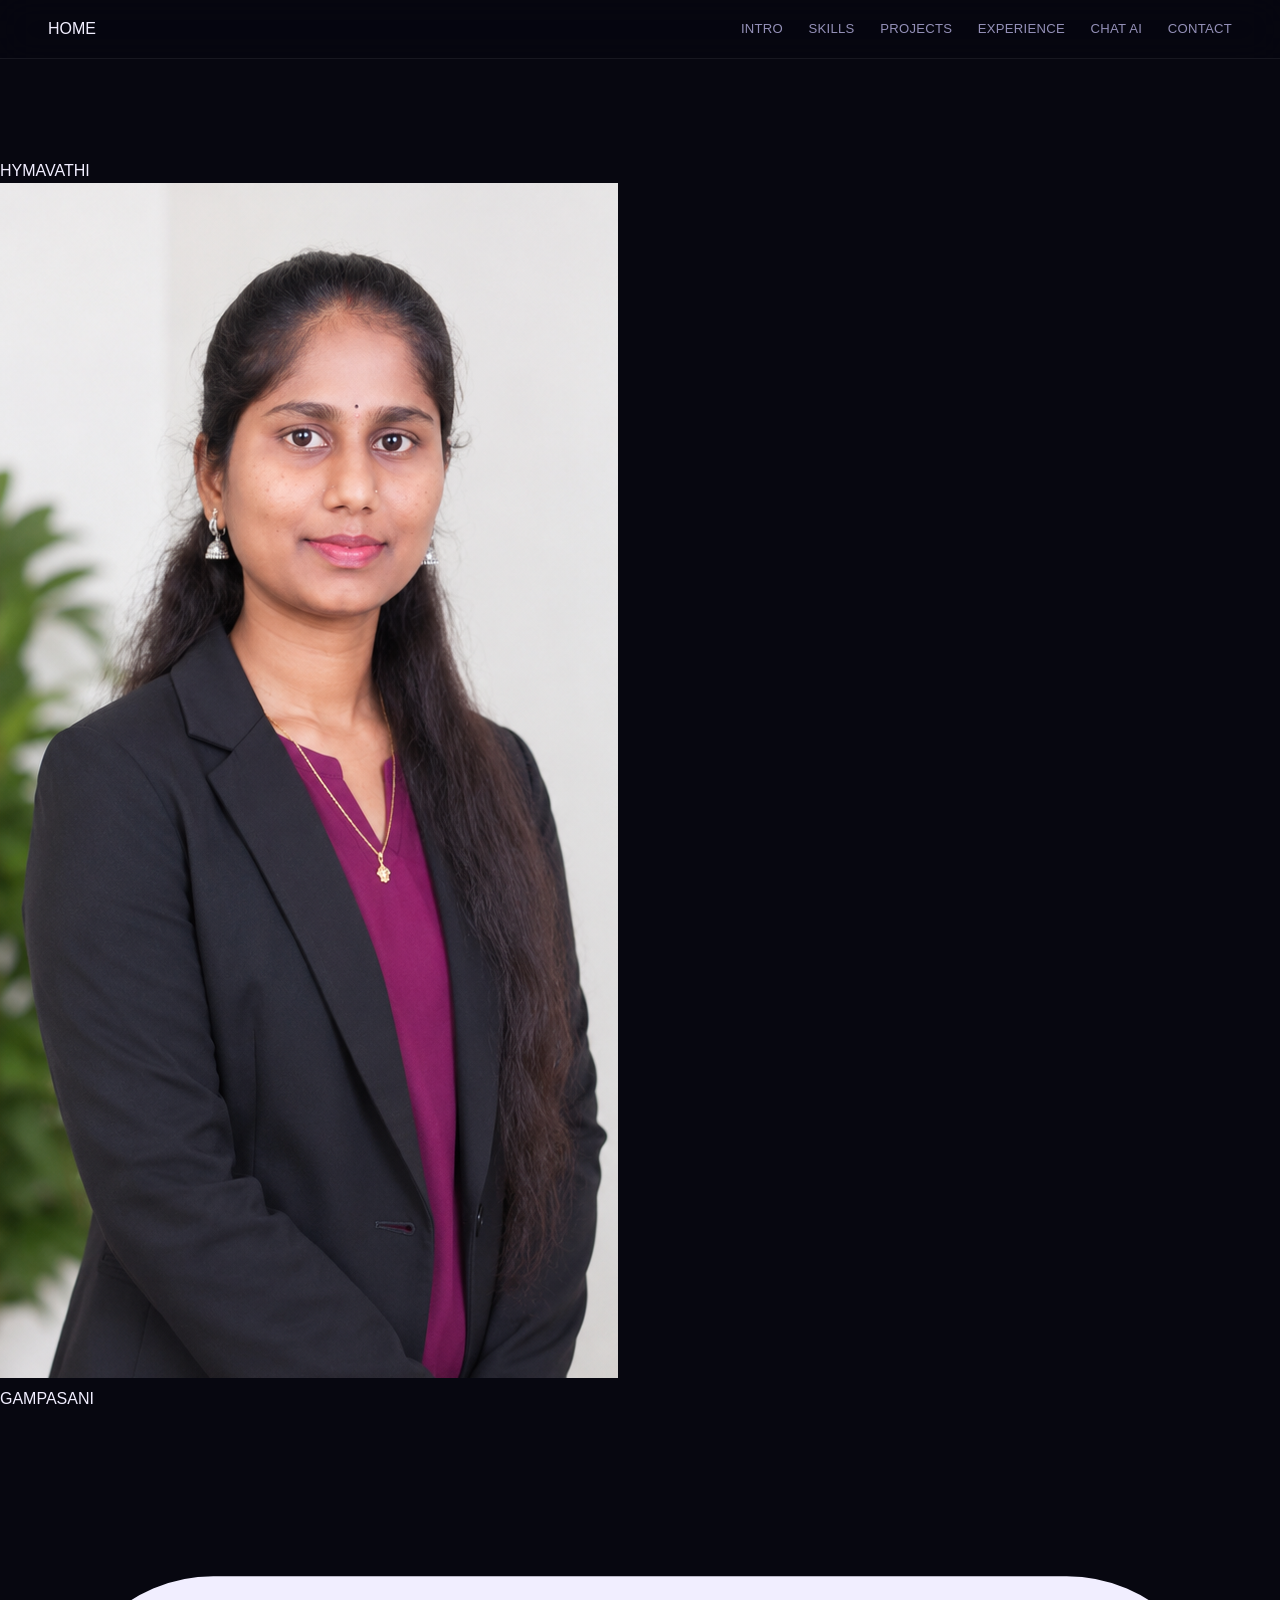
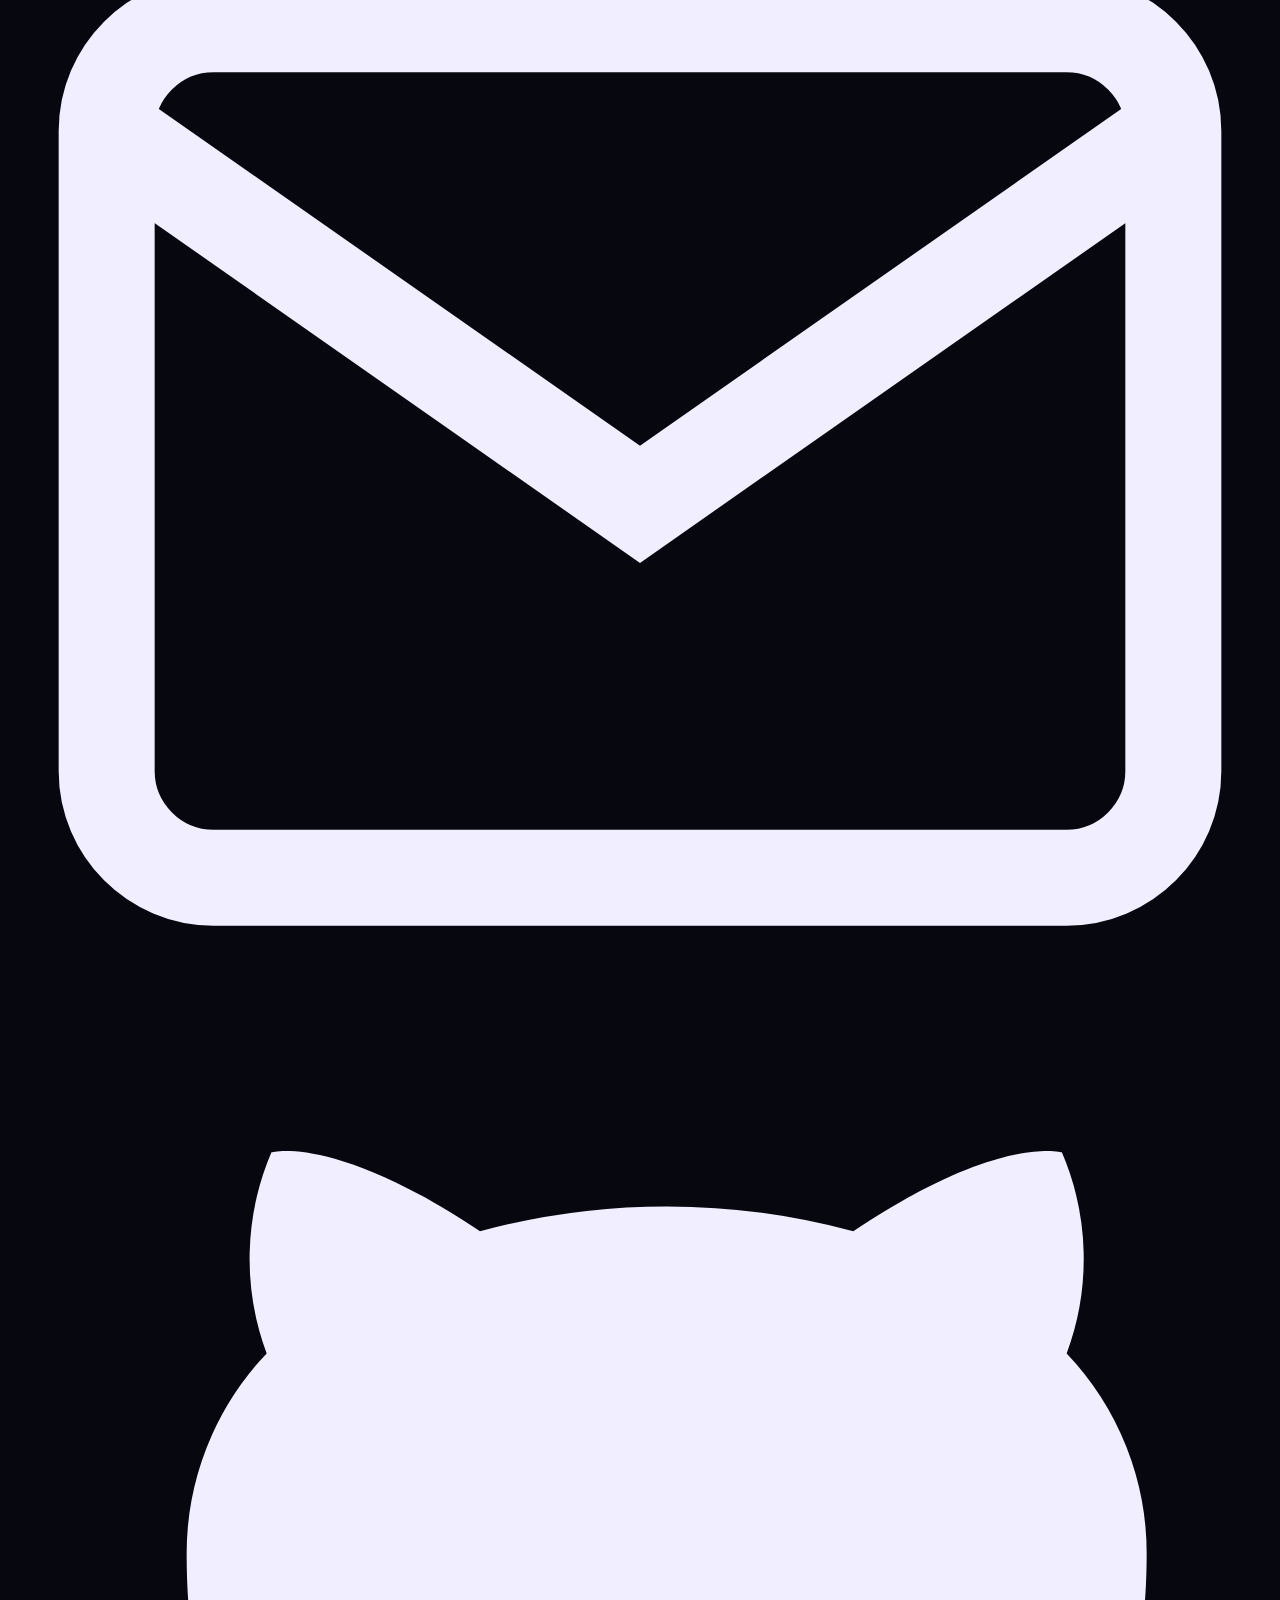
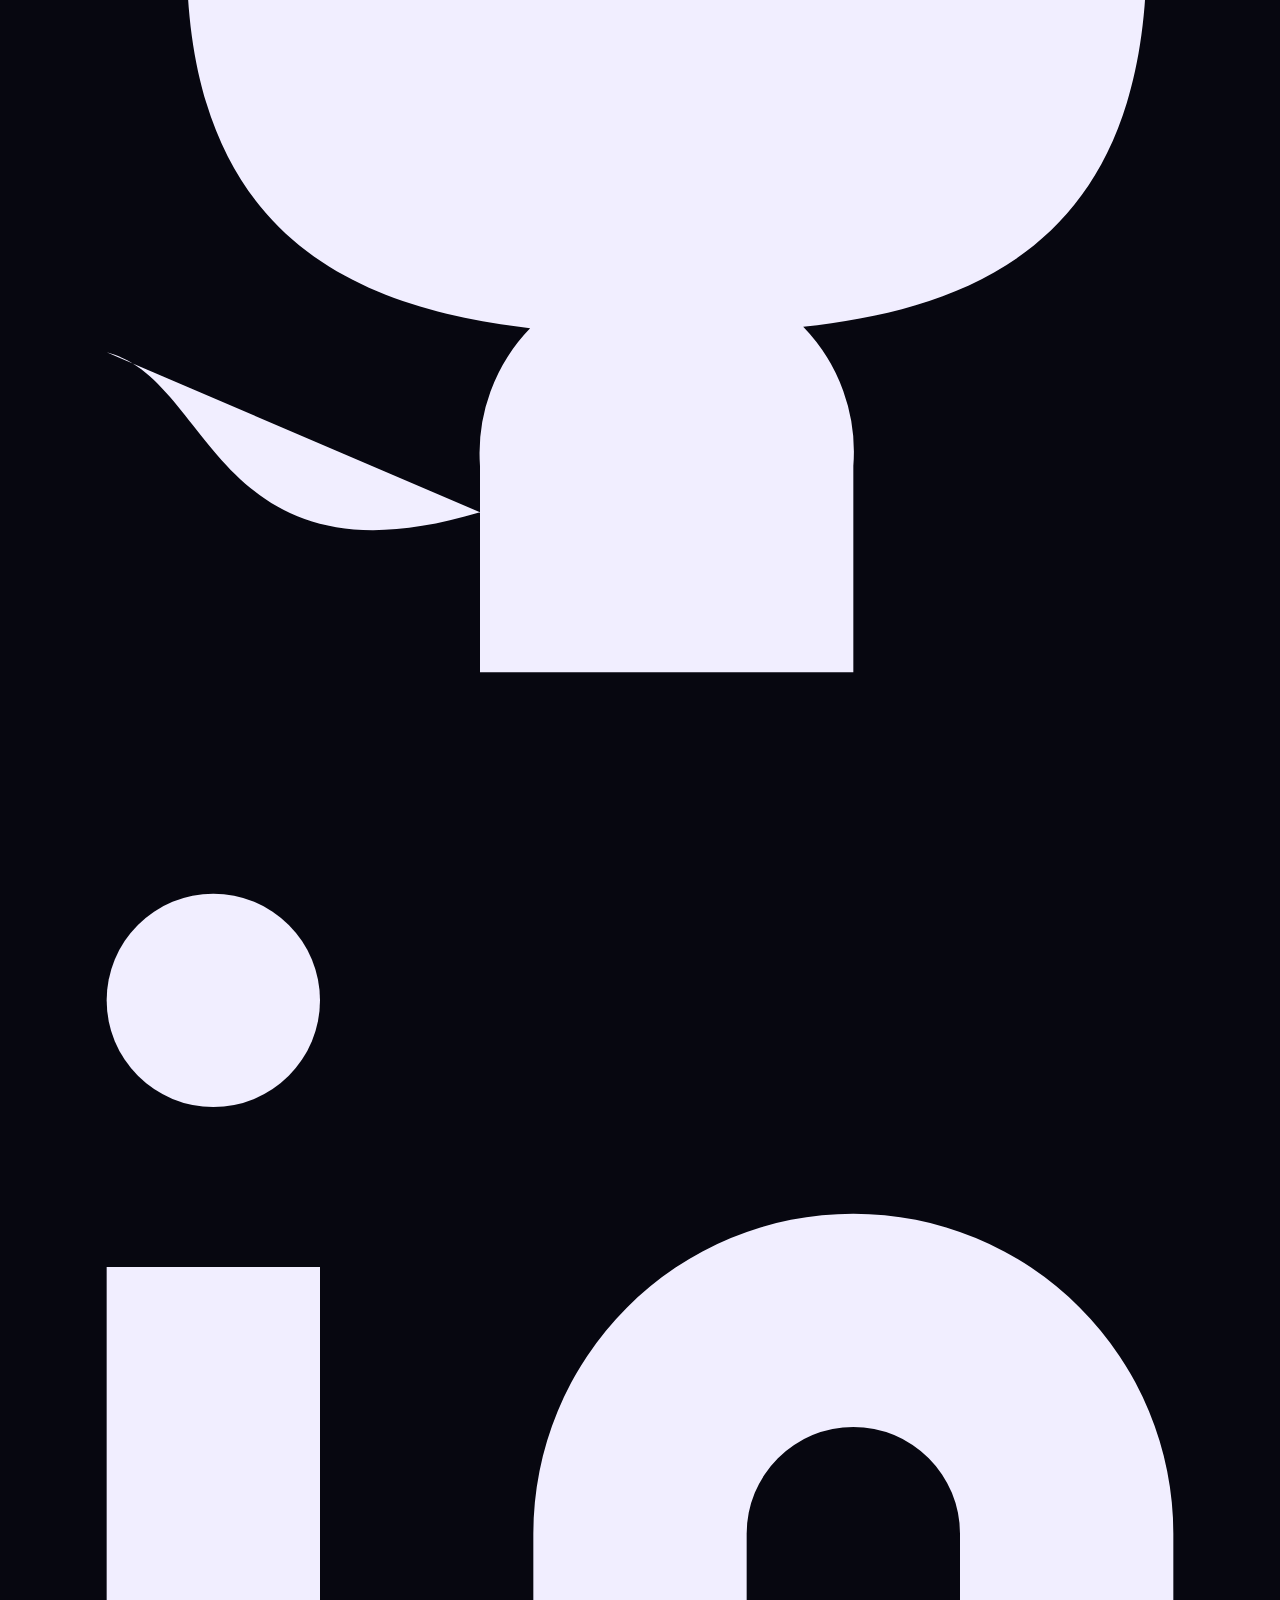
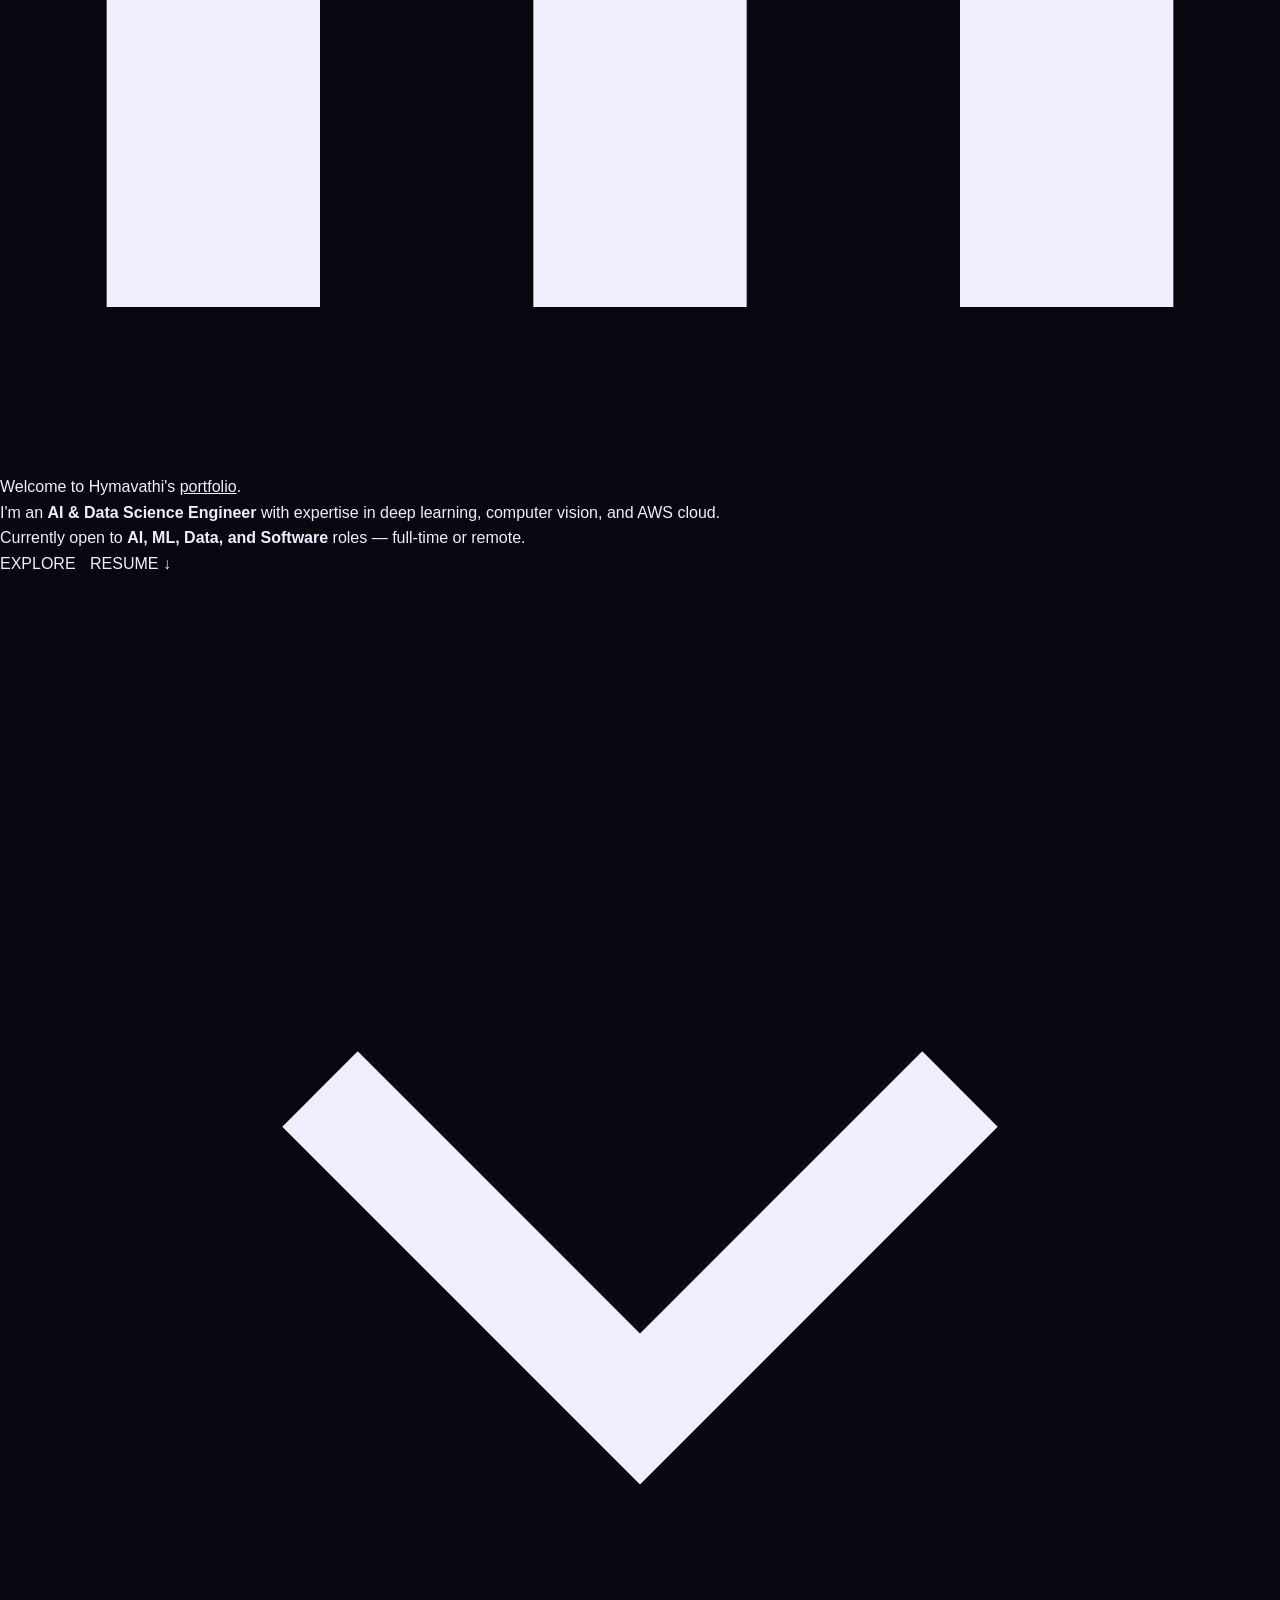
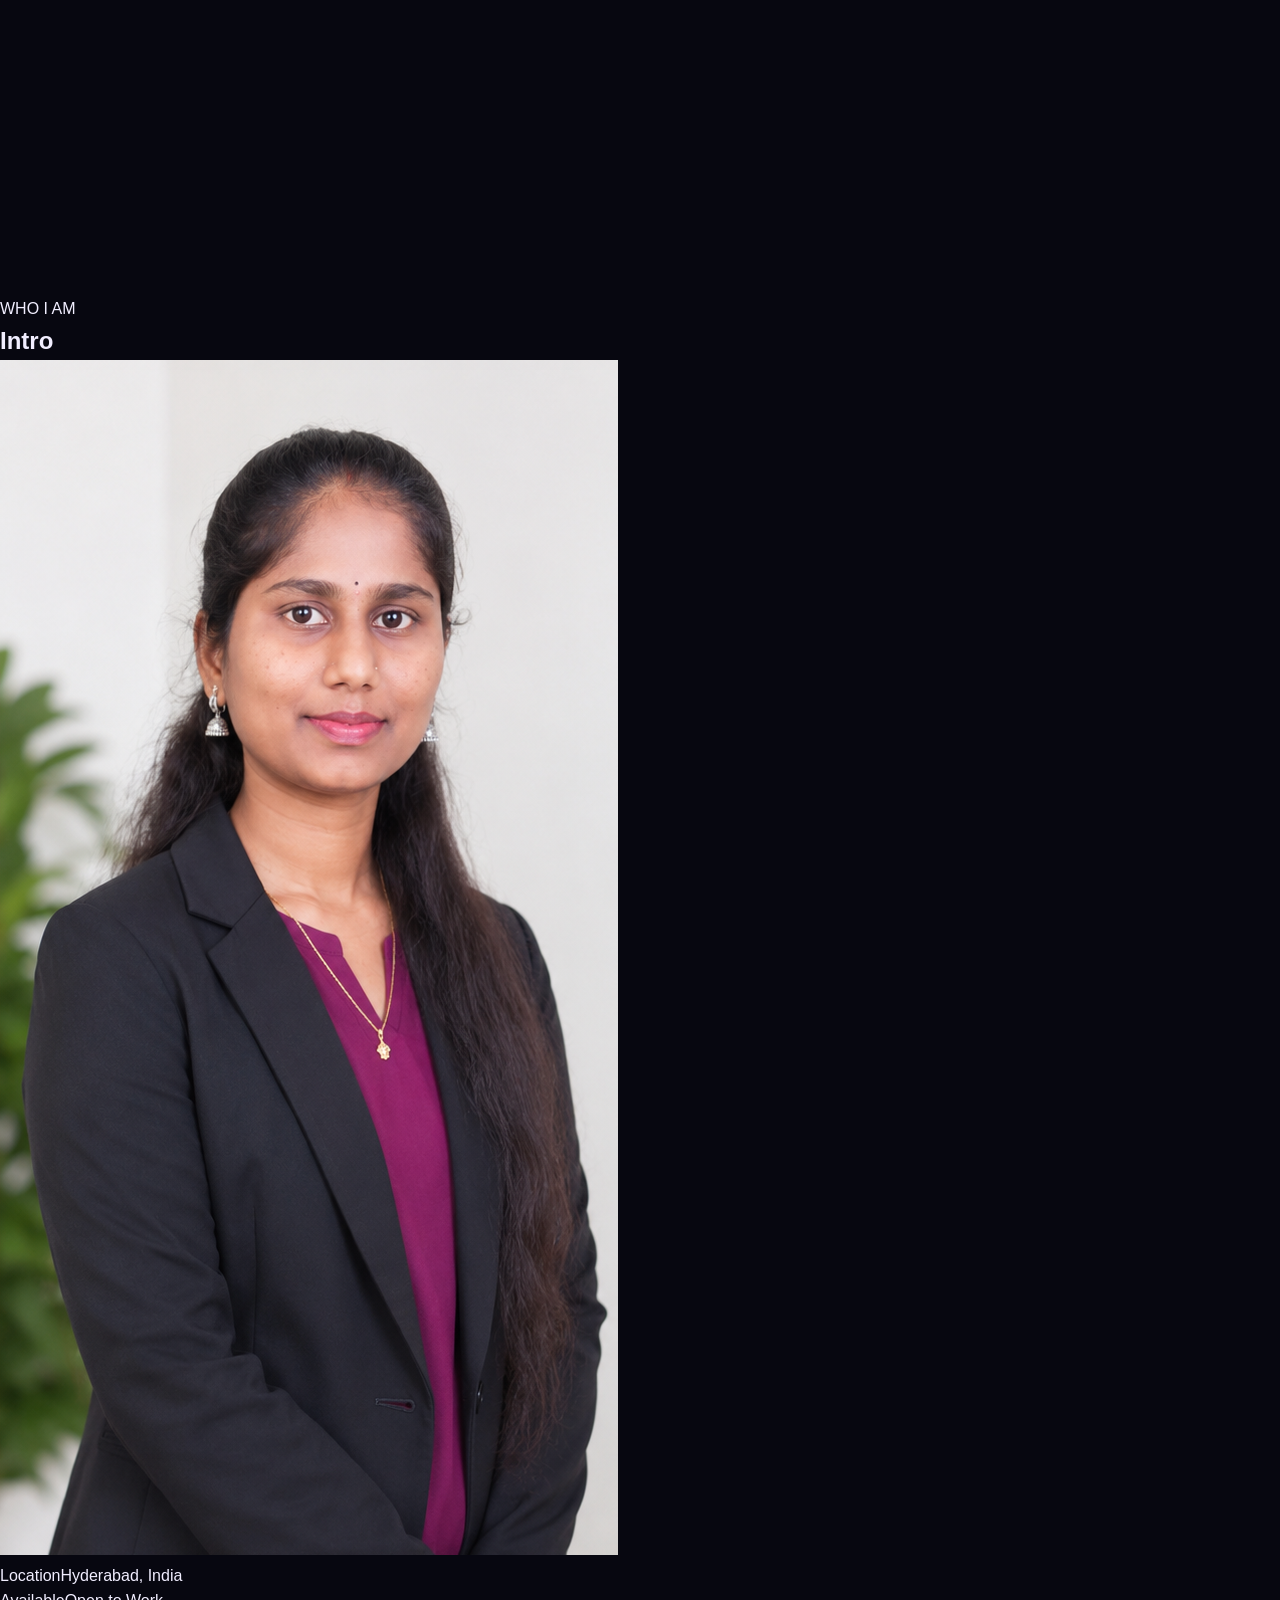
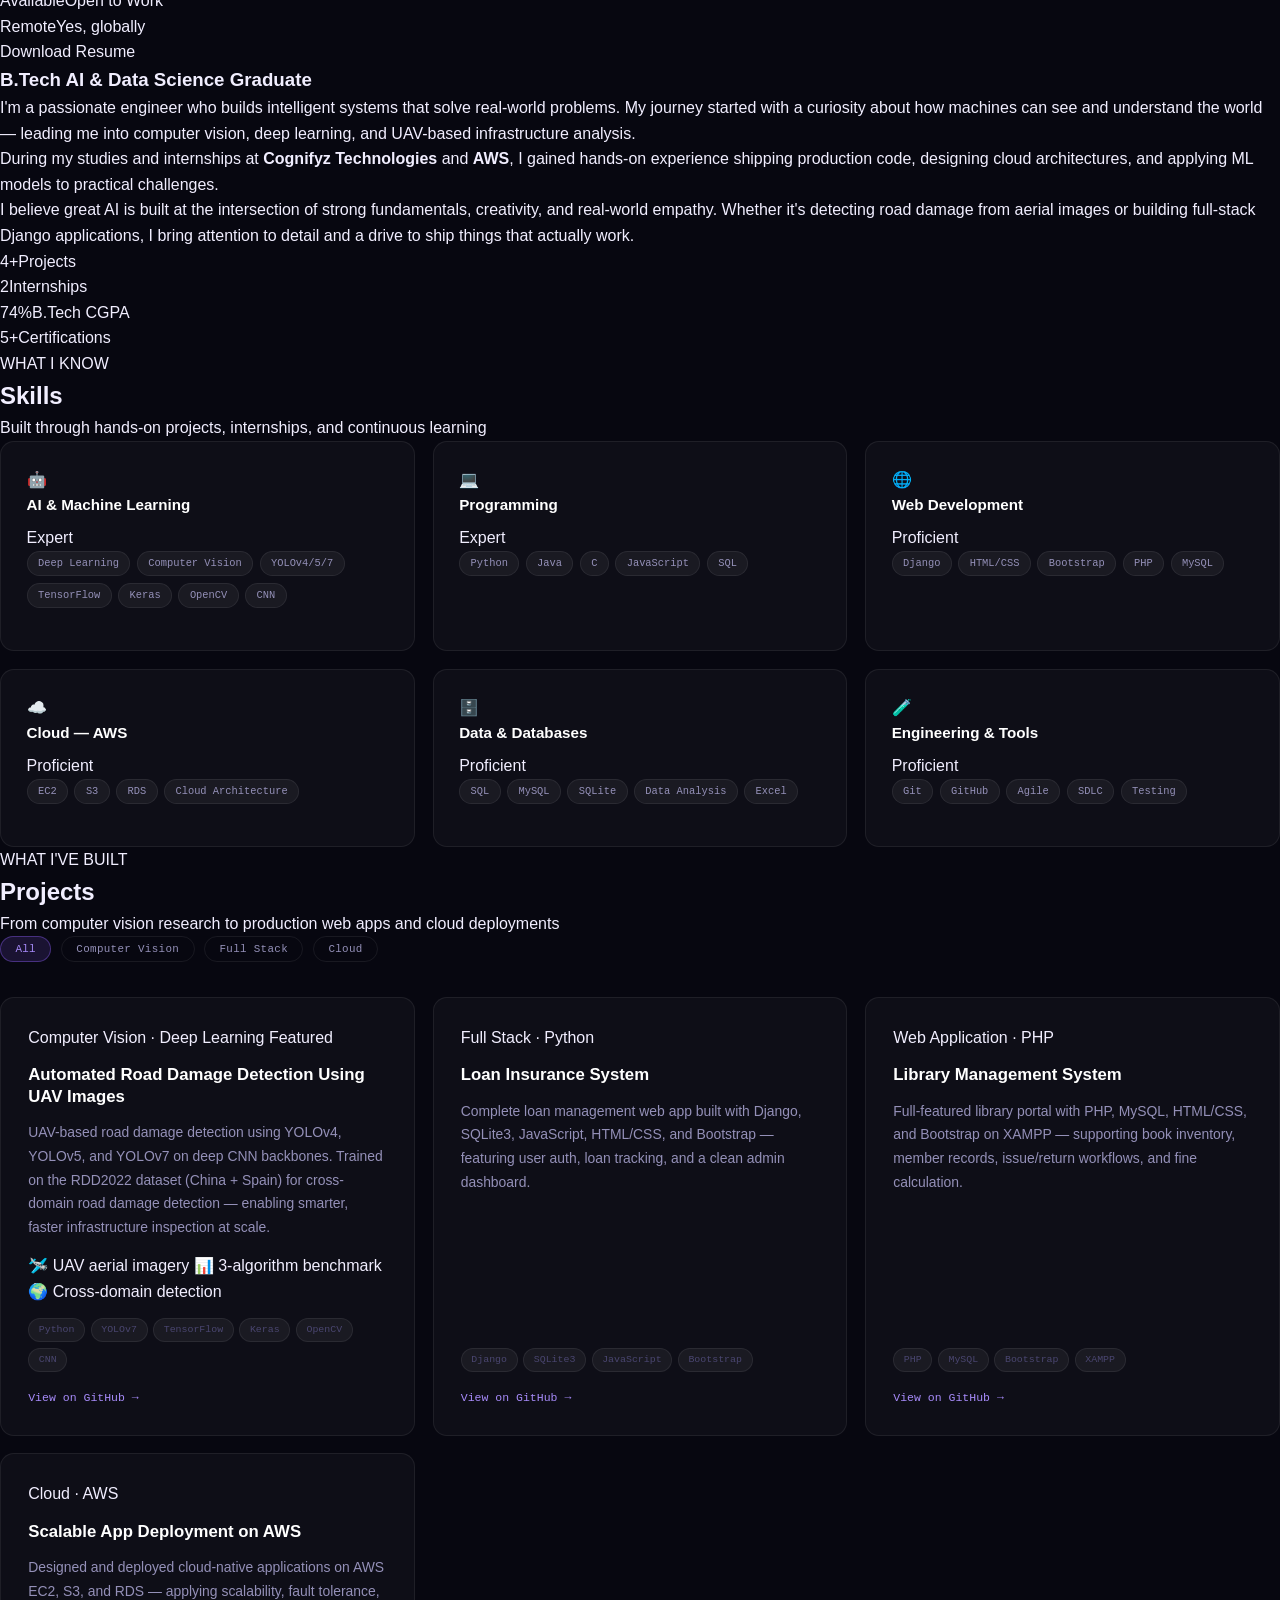
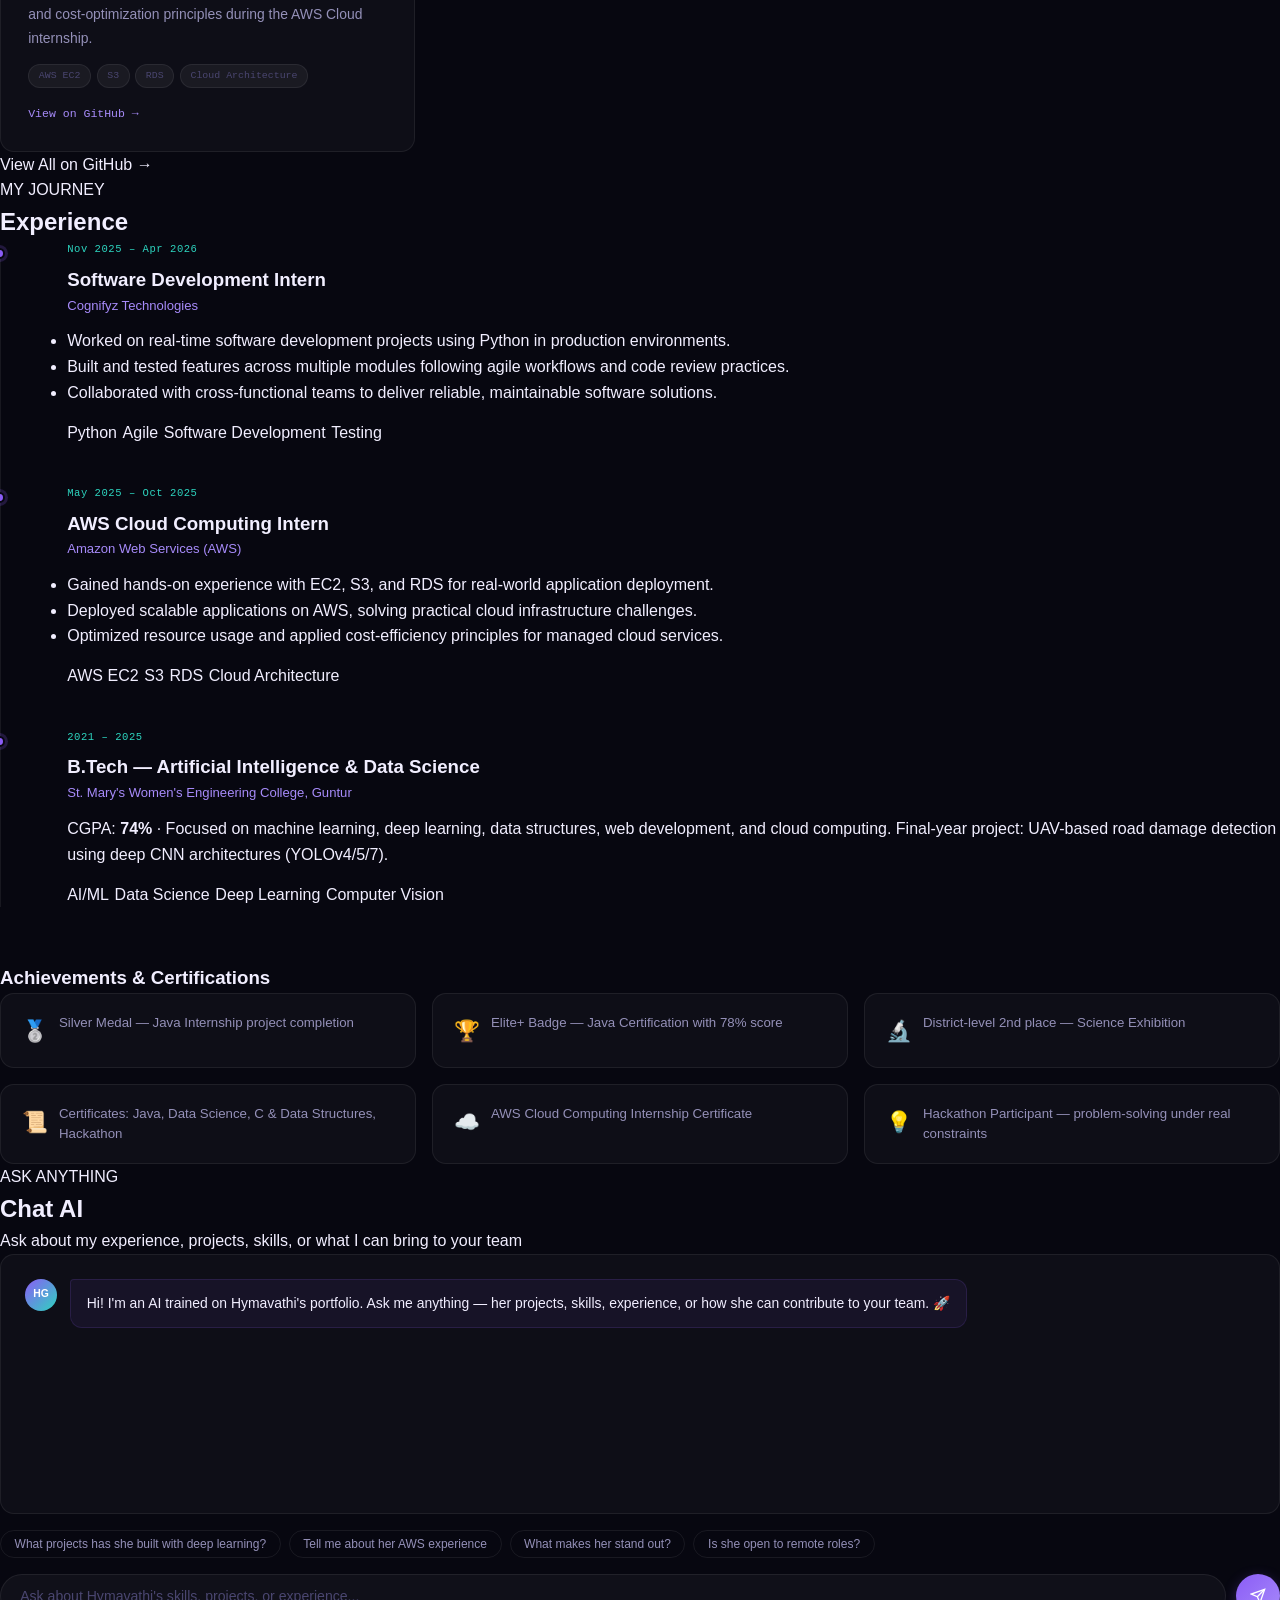
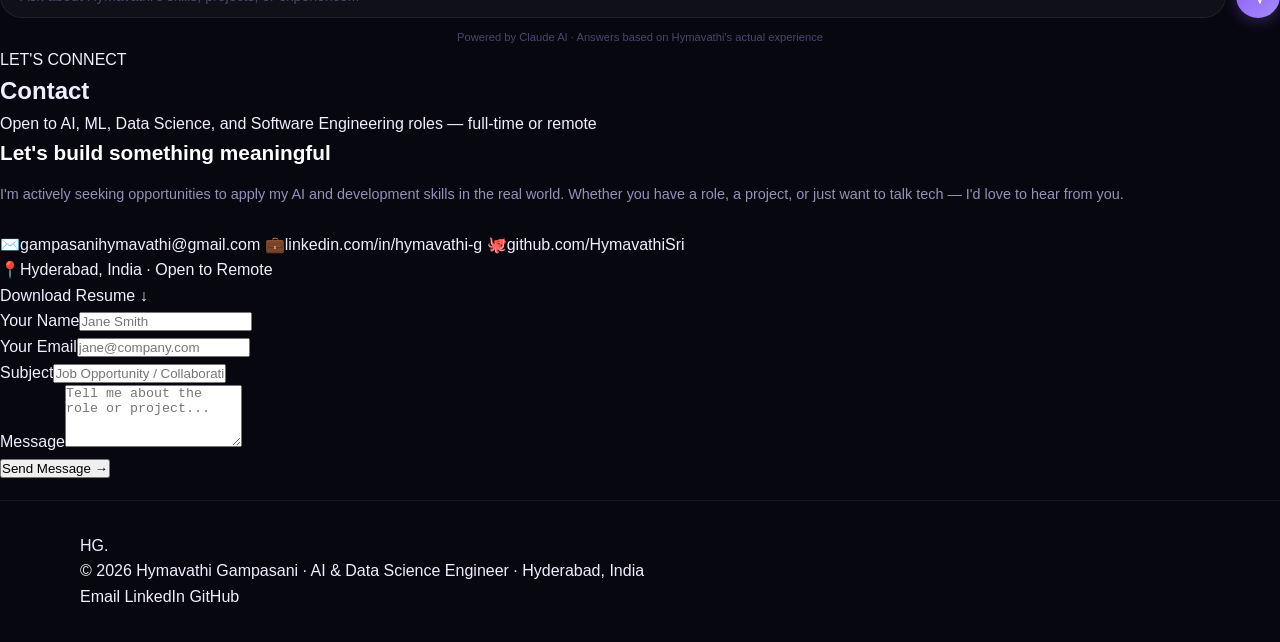
==== commit 7b0c0773: "Update index.html" ====
--- a/index.html
+++ b/index.html
@@ -4,340 +4,447 @@
 <meta charset="UTF-8"/>
 <meta name="viewport" content="width=device-width,initial-scale=1.0"/>
 <title>Hymavathi Gampasani — AI & Data Science Engineer</title>
-<meta name="description" content="Hymavathi Gampasani — B.Tech AI & Data Science graduate with expertise in Deep Learning, Computer Vision, AWS Cloud, and Full-Stack Development. Open to AI, ML, Data, and Software roles."/>
-<meta name="keywords" content="AI Engineer, Data Science, Machine Learning, Deep Learning, Python, AWS, Computer Vision, YOLOv7, Django, Software Developer, Hyderabad, Remote"/>
-<meta property="og:title" content="Hymavathi Gampasani — AI & Data Science Engineer"/>
-<meta property="og:description" content="Building intelligent systems with deep learning, cloud, and full-stack skills. Open to AI, ML, Data, and Software roles."/>
-<meta property="og:type" content="website"/>
-<link href="https://fonts.googleapis.com/css2?family=Syne:wght@400;700;800&family=Inter:wght@300;400;500;600&family=JetBrains+Mono:wght@400;500&display=swap" rel="stylesheet"/>
+<meta name="description" content="Hymavathi Gampasani — B.Tech AI & Data Science graduate with expertise in Deep Learning, Computer Vision, AWS Cloud, and Full-Stack Development."/>
+<link href="https://fonts.googleapis.com/css2?family=Raleway:wght@300;400;500;600;700&family=Open+Sans:wght@300;400;500;600&display=swap" rel="stylesheet"/>
 <link rel="stylesheet" href="style.css"/>
 </head>
 <body>
 
-<!-- NAV -->
+<!-- NETWORK CANVAS BACKGROUND -->
+<canvas id="network-canvas"></canvas>
+
+<!-- TOP NAV -->
 <nav id="nav">
-  <a href="#hero" class="nav-logo">HG.</a>
+  <a href="#home" class="nav-brand active">HOME</a>
   <div class="nav-links">
-    <a href="#about">About</a>
-    <a href="#skills">Skills</a>
-    <a href="#projects">Projects</a>
-    <a href="#experience">Experience</a>
-    <a href="#chat">Chat AI</a>
-    <a href="#contact">Contact</a>
-  </div>
-  <a href="assets/Hymavathi_Resume.pdf" class="nav-resume" download>Resume ↓</a>
-  <button class="hamburger" id="hamburger"><span></span><span></span><span></span></button>
+    <a href="#intro">INTRO</a>
+    <a href="#skills">SKILLS</a>
+    <a href="#projects">PROJECTS</a>
+    <a href="#experience">EXPERIENCE</a>
+    <a href="#chat">CHAT AI</a>
+    <a href="#contact">CONTACT</a>
+  </div>
+  <button class="hamburger" id="hamburger">
+    <span></span><span></span><span></span>
+  </button>
 </nav>
 
 <div class="mob-menu" id="mobMenu">
-  <a href="#about">About</a>
-  <a href="#skills">Skills</a>
-  <a href="#projects">Projects</a>
-  <a href="#experience">Experience</a>
-  <a href="#chat">Chat AI</a>
-  <a href="#contact">Contact</a>
-  <a href="assets/Hymavathi_Resume.pdf" download>Download Resume</a>
+  <a href="#home">HOME</a>
+  <a href="#intro">INTRO</a>
+  <a href="#skills">SKILLS</a>
+  <a href="#projects">PROJECTS</a>
+  <a href="#experience">EXPERIENCE</a>
+  <a href="#chat">CHAT AI</a>
+  <a href="#contact">CONTACT</a>
 </div>
 
-<!-- HERO -->
-<section class="hero" id="hero">
-  <div class="hero-left" id="about">
-    <div class="available-badge"><span class="pulse"></span>Open to opportunities</div>
-    <h1 class="hero-name">Hymavathi<br/><span>Gampasani</span></h1>
-    <p class="hero-role">AI & Data Science Engineer</p>
-    <p class="hero-bio">
-      B.Tech graduate in <strong>Artificial Intelligence & Data Science</strong> with hands-on experience in deep learning, computer vision, AWS cloud, and full-stack development. I build intelligent systems that solve real-world problems. Open to <strong>AI, ML, Data, and Software</strong> roles — full-time or remote.
-    </p>
-    <div class="stats">
-      <div><span class="stat-num">4+</span><span class="stat-lbl">Projects Built</span></div>
-      <div><span class="stat-num">2</span><span class="stat-lbl">Internships</span></div>
-      <div><span class="stat-num">74%</span><span class="stat-lbl">B.Tech Score</span></div>
-    </div>
-    <div class="hero-btns">
-      <a href="#projects" class="btn-p">View Projects</a>
-      <a href="#contact" class="btn-s">Contact Me</a>
-    </div>
-    <div class="social-row">
-      <a href="mailto:gampasanihymavathi@gmail.com" class="soc" title="Email">
+<!-- HERO / HOME -->
+<section id="home" class="hero-section">
+  <div class="hero-content">
+    <!-- Profile circle with name split -->
+    <div class="hero-name-row">
+      <span class="hero-firstname">HYMAVATHI</span>
+      <div class="hero-circle-wrap">
+        <div class="hero-circle">
+          <img src="assets/profile.png" alt="Hymavathi Gampasani" class="hero-avatar"/>
+        </div>
+      </div>
+      <span class="hero-lastname">GAMPASANI</span>
+    </div>
+
+    <div class="hero-divider"></div>
+
+    <!-- Social icons -->
+    <div class="hero-social">
+      <a href="mailto:gampasanihymavathi@gmail.com" class="soc-ico" title="Email">
         <svg viewBox="0 0 24 24" fill="none" stroke="currentColor" stroke-width="1.8"><path d="M4 4h16c1.1 0 2 .9 2 2v12c0 1.1-.9 2-2 2H4c-1.1 0-2-.9-2-2V6c0-1.1.9-2 2-2z"/><polyline points="22,6 12,13 2,6"/></svg>
       </a>
-      <a href="https://www.linkedin.com/in/hymavathi-g/" target="_blank" class="soc" title="LinkedIn">
+      <a href="https://github.com/HymavathiSri" target="_blank" class="soc-ico" title="GitHub">
+        <svg viewBox="0 0 24 24" fill="currentColor"><path d="M9 19c-5 1.5-5-2.5-7-3m14 6v-3.87a3.37 3.37 0 00-.94-2.61c3.14-.35 6.44-1.54 6.44-7A5.44 5.44 0 0020 4.77 5.07 5.07 0 0019.91 1S18.73.65 16 2.48a13.38 13.38 0 00-7 0C6.27.65 5.09 1 5.09 1A5.07 5.07 0 005 4.77a5.44 5.44 0 00-1.5 3.78c0 5.42 3.3 6.61 6.44 7A3.37 3.37 0 009 18.13V22"/></svg>
+      </a>
+      <a href="https://www.linkedin.com/in/hymavathi-g/" target="_blank" class="soc-ico" title="LinkedIn">
         <svg viewBox="0 0 24 24" fill="currentColor"><path d="M16 8a6 6 0 016 6v7h-4v-7a2 2 0 00-2-2 2 2 0 00-2 2v7h-4v-7a6 6 0 016-6zM2 9h4v12H2z"/><circle cx="4" cy="4" r="2"/></svg>
       </a>
-      <a href="https://github.com/HymavathiSri" target="_blank" class="soc" title="GitHub">
-        <svg viewBox="0 0 24 24" fill="currentColor"><path d="M9 19c-5 1.5-5-2.5-7-3m14 6v-3.87a3.37 3.37 0 00-.94-2.61c3.14-.35 6.44-1.54 6.44-7A5.44 5.44 0 0020 4.77 5.07 5.07 0 0019.91 1S18.73.65 16 2.48a13.38 13.38 0 00-7 0C6.27.65 5.09 1 5.09 1A5.07 5.07 0 005 4.77a5.44 5.44 0 00-1.5 3.78c0 5.42 3.3 6.61 6.44 7A3.37 3.37 0 009 18.13V22"/></svg>
-      </a>
-    </div>
-  </div>
-
-  <div class="hero-right">
-    <div class="img-wrap">
-      <div class="img-orbit"></div>
-      <img src="assets/profile.png" alt="Hymavathi Gampasani" class="hero-photo"/>
-      <span class="float-tag ft1">Deep Learning</span>
-      <span class="float-tag ft2">Python</span>
-      <span class="float-tag ft3">AWS Cloud</span>
-      <span class="float-tag ft4">YOLOv7</span>
+    </div>
+
+    <p class="hero-desc">
+      Welcome to Hymavathi's <u>portfolio</u>.<br/>
+      I'm an <strong>AI & Data Science Engineer</strong> with expertise in deep learning, computer vision, and AWS cloud.<br/>
+      Currently open to <strong>AI, ML, Data, and Software</strong> roles — full-time or remote.
+    </p>
+
+    <div class="hero-btns">
+      <a href="#intro" class="btn-outline">EXPLORE</a>
+      <a href="assets/Hymavathi_Resume.pdf" class="btn-outline" download>RESUME ↓</a>
+    </div>
+
+    <div class="hero-scroll-arrow">
+      <svg viewBox="0 0 24 24" fill="none" stroke="currentColor" stroke-width="2"><polyline points="6 9 12 15 18 9"/></svg>
+    </div>
+  </div>
+</section>
+
+<!-- INTRO / ABOUT -->
+<section id="intro" class="page-section">
+  <div class="section-inner">
+    <div class="section-header">
+      <div class="section-label">WHO I AM</div>
+      <h2>Intro</h2>
+    </div>
+    <div class="intro-layout">
+      <div class="intro-photo-col">
+        <div class="profile-photo-wrap">
+          <img src="assets/profile.png" alt="Hymavathi Gampasani" class="profile-photo"/>
+          <div class="photo-border"></div>
+        </div>
+        <div class="intro-quick-info">
+          <div class="qi-item"><span class="qi-label">Location</span><span class="qi-val">Hyderabad, India</span></div>
+          <div class="qi-item"><span class="qi-label">Available</span><span class="qi-val available-dot">Open to Work</span></div>
+          <div class="qi-item"><span class="qi-label">Remote</span><span class="qi-val">Yes, globally</span></div>
+        </div>
+        <a href="assets/Hymavathi_Resume.pdf" class="btn-teal" download>Download Resume</a>
+      </div>
+      <div class="intro-text-col">
+        <h3>B.Tech AI & Data Science Graduate</h3>
+        <p>I'm a passionate engineer who builds intelligent systems that solve real-world problems. My journey started with a curiosity about how machines can see and understand the world — leading me into computer vision, deep learning, and UAV-based infrastructure analysis.</p>
+        <p>During my studies and internships at <strong>Cognifyz Technologies</strong> and <strong>AWS</strong>, I gained hands-on experience shipping production code, designing cloud architectures, and applying ML models to practical challenges.</p>
+        <p>I believe great AI is built at the intersection of strong fundamentals, creativity, and real-world empathy. Whether it's detecting road damage from aerial images or building full-stack Django applications, I bring attention to detail and a drive to ship things that actually work.</p>
+        <div class="stats-row">
+          <div class="stat-box"><span class="stat-n">4+</span><span class="stat-l">Projects</span></div>
+          <div class="stat-box"><span class="stat-n">2</span><span class="stat-l">Internships</span></div>
+          <div class="stat-box"><span class="stat-n">74%</span><span class="stat-l">B.Tech CGPA</span></div>
+          <div class="stat-box"><span class="stat-n">5+</span><span class="stat-l">Certifications</span></div>
+        </div>
+      </div>
     </div>
   </div>
 </section>
 
 <!-- SKILLS -->
-<section class="sec" id="skills">
-  <div class="eyebrow">What I Know</div>
-  <h2 class="sec-title">Technical Skills</h2>
-  <p class="sec-sub">Built through hands-on projects, internships, and continuous learning</p>
-  <div class="skills-grid">
-    <div class="skill-card fade">
-      <div class="skill-icon">🤖</div>
-      <h3>AI & Machine Learning</h3>
-      <div class="skill-level-row"><span class="skill-lvl expert">Expert</span></div>
-      <div class="tags">
-        <span class="tag">Deep Learning</span><span class="tag">Computer Vision</span><span class="tag">YOLOv4/5/7</span><span class="tag">TensorFlow</span><span class="tag">Keras</span><span class="tag">OpenCV</span><span class="tag">CNN</span>
-      </div>
-      <div class="skill-bar"><div class="skill-fill" style="width:82%"></div></div>
-    </div>
-    <div class="skill-card fade">
-      <div class="skill-icon">💻</div>
-      <h3>Programming</h3>
-      <div class="skill-level-row"><span class="skill-lvl expert">Expert</span></div>
-      <div class="tags">
-        <span class="tag">Python</span><span class="tag">Java</span><span class="tag">C</span><span class="tag">JavaScript</span><span class="tag">SQL</span>
-      </div>
-      <div class="skill-bar"><div class="skill-fill" style="width:88%"></div></div>
-    </div>
-    <div class="skill-card fade">
-      <div class="skill-icon">🌐</div>
-      <h3>Web Development</h3>
-      <div class="skill-level-row"><span class="skill-lvl proficient">Proficient</span></div>
-      <div class="tags">
-        <span class="tag">Django</span><span class="tag">HTML/CSS</span><span class="tag">Bootstrap</span><span class="tag">PHP</span><span class="tag">MySQL</span><span class="tag">SQLite3</span>
-      </div>
-      <div class="skill-bar"><div class="skill-fill" style="width:75%"></div></div>
-    </div>
-    <div class="skill-card fade">
-      <div class="skill-icon">☁️</div>
-      <h3>Cloud — AWS</h3>
-      <div class="skill-level-row"><span class="skill-lvl proficient">Proficient</span></div>
-      <div class="tags">
-        <span class="tag">EC2</span><span class="tag">S3</span><span class="tag">RDS</span><span class="tag">Cloud Architecture</span><span class="tag">Scalable Apps</span>
-      </div>
-      <div class="skill-bar"><div class="skill-fill" style="width:70%"></div></div>
-    </div>
-    <div class="skill-card fade">
-      <div class="skill-icon">🗄️</div>
-      <h3>Data & Databases</h3>
-      <div class="skill-level-row"><span class="skill-lvl proficient">Proficient</span></div>
-      <div class="tags">
-        <span class="tag">SQL</span><span class="tag">MySQL</span><span class="tag">SQLite</span><span class="tag">Excel</span><span class="tag">Data Analysis</span>
-      </div>
-      <div class="skill-bar"><div class="skill-fill" style="width:72%"></div></div>
-    </div>
-    <div class="skill-card fade">
-      <div class="skill-icon">🧪</div>
-      <h3>Engineering & Tools</h3>
-      <div class="skill-level-row"><span class="skill-lvl proficient">Proficient</span></div>
-      <div class="tags">
-        <span class="tag">SDLC</span><span class="tag">Software Testing</span><span class="tag">Git</span><span class="tag">GitHub</span><span class="tag">Agile</span>
-      </div>
-      <div class="skill-bar"><div class="skill-fill" style="width:74%"></div></div>
+<section id="skills" class="page-section alt-bg">
+  <div class="section-inner">
+    <div class="section-header">
+      <div class="section-label">WHAT I KNOW</div>
+      <h2>Skills</h2>
+    </div>
+    <p class="section-desc">Built through hands-on projects, internships, and continuous learning</p>
+    <div class="skills-grid">
+      <div class="skill-card fade">
+        <div class="skill-icon-wrap">🤖</div>
+        <h3>AI & Machine Learning</h3>
+        <div class="skill-level expert">Expert</div>
+        <div class="tags">
+          <span class="tag">Deep Learning</span>
+          <span class="tag">Computer Vision</span>
+          <span class="tag">YOLOv4/5/7</span>
+          <span class="tag">TensorFlow</span>
+          <span class="tag">Keras</span>
+          <span class="tag">OpenCV</span>
+          <span class="tag">CNN</span>
+        </div>
+        <div class="skill-bar-wrap"><div class="skill-bar-fill" style="width:82%"></div></div>
+      </div>
+      <div class="skill-card fade">
+        <div class="skill-icon-wrap">💻</div>
+        <h3>Programming</h3>
+        <div class="skill-level expert">Expert</div>
+        <div class="tags">
+          <span class="tag">Python</span>
+          <span class="tag">Java</span>
+          <span class="tag">C</span>
+          <span class="tag">JavaScript</span>
+          <span class="tag">SQL</span>
+        </div>
+        <div class="skill-bar-wrap"><div class="skill-bar-fill" style="width:88%"></div></div>
+      </div>
+      <div class="skill-card fade">
+        <div class="skill-icon-wrap">🌐</div>
+        <h3>Web Development</h3>
+        <div class="skill-level proficient">Proficient</div>
+        <div class="tags">
+          <span class="tag">Django</span>
+          <span class="tag">HTML/CSS</span>
+          <span class="tag">Bootstrap</span>
+          <span class="tag">PHP</span>
+          <span class="tag">MySQL</span>
+        </div>
+        <div class="skill-bar-wrap"><div class="skill-bar-fill" style="width:75%"></div></div>
+      </div>
+      <div class="skill-card fade">
+        <div class="skill-icon-wrap">☁️</div>
+        <h3>Cloud — AWS</h3>
+        <div class="skill-level proficient">Proficient</div>
+        <div class="tags">
+          <span class="tag">EC2</span>
+          <span class="tag">S3</span>
+          <span class="tag">RDS</span>
+          <span class="tag">Cloud Architecture</span>
+        </div>
+        <div class="skill-bar-wrap"><div class="skill-bar-fill" style="width:70%"></div></div>
+      </div>
+      <div class="skill-card fade">
+        <div class="skill-icon-wrap">🗄️</div>
+        <h3>Data & Databases</h3>
+        <div class="skill-level proficient">Proficient</div>
+        <div class="tags">
+          <span class="tag">SQL</span>
+          <span class="tag">MySQL</span>
+          <span class="tag">SQLite</span>
+          <span class="tag">Data Analysis</span>
+          <span class="tag">Excel</span>
+        </div>
+        <div class="skill-bar-wrap"><div class="skill-bar-fill" style="width:72%"></div></div>
+      </div>
+      <div class="skill-card fade">
+        <div class="skill-icon-wrap">🧪</div>
+        <h3>Engineering & Tools</h3>
+        <div class="skill-level proficient">Proficient</div>
+        <div class="tags">
+          <span class="tag">Git</span>
+          <span class="tag">GitHub</span>
+          <span class="tag">Agile</span>
+          <span class="tag">SDLC</span>
+          <span class="tag">Testing</span>
+        </div>
+        <div class="skill-bar-wrap"><div class="skill-bar-fill" style="width:74%"></div></div>
+      </div>
     </div>
   </div>
 </section>
 
 <!-- PROJECTS -->
-<section class="sec sec-dark" id="projects">
-  <div class="eyebrow">What I've Built</div>
-  <h2 class="sec-title">Featured Projects</h2>
-  <p class="sec-sub">From computer vision research to production web apps and cloud deployments</p>
-
-  <div class="filter-bar">
-    <button class="filter-btn active" data-filter="all">All</button>
-    <button class="filter-btn" data-filter="cv">Computer Vision</button>
-    <button class="filter-btn" data-filter="fullstack">Full Stack</button>
-    <button class="filter-btn" data-filter="cloud">Cloud</button>
-    <button class="filter-btn" data-filter="ml">Machine Learning</button>
-  </div>
-
-  <div class="proj-grid">
-    <div class="proj-card big fade" data-cat="cv ml">
-      <div class="proj-tag">Computer Vision · Deep Learning</div>
-      <h3>Automated Road Damage Detection Using UAV Images</h3>
-      <p>UAV-based road damage detection using YOLOv4, YOLOv5, and YOLOv7 on deep CNN backbones. Trained on the RDD2022 dataset (China + Spain) for cross-domain road damage detection — enabling smarter, faster infrastructure inspection at scale.</p>
-      <div class="proj-meta-badges">
-        <span class="proj-badge">🛩️ UAV aerial imagery</span>
-        <span class="proj-badge">📊 3-algorithm benchmark</span>
-        <span class="proj-badge">🌍 Cross-domain detection</span>
-      </div>
-      <div class="proj-pills">
-        <span class="pill">Python</span><span class="pill">YOLOv7</span><span class="pill">TensorFlow</span><span class="pill">Keras</span><span class="pill">OpenCV</span><span class="pill">CNN</span><span class="pill">UAV</span>
-      </div>
-      <a href="https://github.com/HymavathiSri" target="_blank" class="proj-link">View on GitHub →</a>
-    </div>
-
-    <div class="proj-card fade" data-cat="fullstack">
-      <div class="proj-tag">Full Stack · Python</div>
-      <h3>Loan Insurance System</h3>
-      <p>Complete loan management web app built with Django, SQLite3, JavaScript, HTML/CSS, and Bootstrap — featuring user auth, loan tracking, and a clean admin dashboard.</p>
-      <div class="proj-pills">
-        <span class="pill">Django</span><span class="pill">SQLite3</span><span class="pill">JavaScript</span><span class="pill">Bootstrap</span>
-      </div>
-      <a href="https://github.com/HymavathiSri" target="_blank" class="proj-link">View on GitHub →</a>
-    </div>
-
-    <div class="proj-card fade" data-cat="fullstack">
-      <div class="proj-tag">Web Application · PHP</div>
-      <h3>Library Management System</h3>
-      <p>Full-featured library portal with PHP, MySQL, HTML/CSS, and Bootstrap on XAMPP — supporting book inventory, member records, issue/return workflows, and fine calculation.</p>
-      <div class="proj-pills">
-        <span class="pill">PHP</span><span class="pill">MySQL</span><span class="pill">Bootstrap</span><span class="pill">XAMPP</span>
-      </div>
-      <a href="https://github.com/HymavathiSri" target="_blank" class="proj-link">View on GitHub →</a>
-    </div>
-
-    <div class="proj-card fade" data-cat="cloud">
-      <div class="proj-tag">Cloud · AWS</div>
-      <h3>Scalable App Deployment on AWS</h3>
-      <p>Designed and deployed cloud-native applications on AWS EC2, S3, and RDS — applying scalability, fault tolerance, and cost-optimization principles during the AWS Cloud internship.</p>
-      <div class="proj-pills">
-        <span class="pill">AWS EC2</span><span class="pill">S3</span><span class="pill">RDS</span><span class="pill">Cloud Architecture</span>
-      </div>
-      <a href="https://github.com/HymavathiSri" target="_blank" class="proj-link">View on GitHub →</a>
-    </div>
-  </div>
-  <div class="proj-cta fade">
-    <a href="https://github.com/HymavathiSri" target="_blank" class="btn-s">View All Projects on GitHub →</a>
+<section id="projects" class="page-section">
+  <div class="section-inner">
+    <div class="section-header">
+      <div class="section-label">WHAT I'VE BUILT</div>
+      <h2>Projects</h2>
+    </div>
+    <p class="section-desc">From computer vision research to production web apps and cloud deployments</p>
+
+    <div class="filter-bar">
+      <button class="filter-btn active" data-filter="all">All</button>
+      <button class="filter-btn" data-filter="cv">Computer Vision</button>
+      <button class="filter-btn" data-filter="fullstack">Full Stack</button>
+      <button class="filter-btn" data-filter="cloud">Cloud</button>
+    </div>
+
+    <div class="proj-grid">
+      <div class="proj-card featured fade" data-cat="cv ml">
+        <div class="proj-badge-row">
+          <span class="proj-cat-badge">Computer Vision · Deep Learning</span>
+          <span class="proj-featured-badge">Featured</span>
+        </div>
+        <h3>Automated Road Damage Detection Using UAV Images</h3>
+        <p>UAV-based road damage detection using YOLOv4, YOLOv5, and YOLOv7 on deep CNN backbones. Trained on the RDD2022 dataset (China + Spain) for cross-domain road damage detection — enabling smarter, faster infrastructure inspection at scale.</p>
+        <div class="proj-highlights">
+          <span>🛩️ UAV aerial imagery</span>
+          <span>📊 3-algorithm benchmark</span>
+          <span>🌍 Cross-domain detection</span>
+        </div>
+        <div class="proj-pills">
+          <span class="pill">Python</span><span class="pill">YOLOv7</span><span class="pill">TensorFlow</span><span class="pill">Keras</span><span class="pill">OpenCV</span><span class="pill">CNN</span>
+        </div>
+        <a href="https://github.com/HymavathiSri" target="_blank" class="proj-link">View on GitHub →</a>
+      </div>
+
+      <div class="proj-card fade" data-cat="fullstack">
+        <div class="proj-badge-row">
+          <span class="proj-cat-badge">Full Stack · Python</span>
+        </div>
+        <h3>Loan Insurance System</h3>
+        <p>Complete loan management web app built with Django, SQLite3, JavaScript, HTML/CSS, and Bootstrap — featuring user auth, loan tracking, and a clean admin dashboard.</p>
+        <div class="proj-pills">
+          <span class="pill">Django</span><span class="pill">SQLite3</span><span class="pill">JavaScript</span><span class="pill">Bootstrap</span>
+        </div>
+        <a href="https://github.com/HymavathiSri" target="_blank" class="proj-link">View on GitHub →</a>
+      </div>
+
+      <div class="proj-card fade" data-cat="fullstack">
+        <div class="proj-badge-row">
+          <span class="proj-cat-badge">Web Application · PHP</span>
+        </div>
+        <h3>Library Management System</h3>
+        <p>Full-featured library portal with PHP, MySQL, HTML/CSS, and Bootstrap on XAMPP — supporting book inventory, member records, issue/return workflows, and fine calculation.</p>
+        <div class="proj-pills">
+          <span class="pill">PHP</span><span class="pill">MySQL</span><span class="pill">Bootstrap</span><span class="pill">XAMPP</span>
+        </div>
+        <a href="https://github.com/HymavathiSri" target="_blank" class="proj-link">View on GitHub →</a>
+      </div>
+
+      <div class="proj-card fade" data-cat="cloud">
+        <div class="proj-badge-row">
+          <span class="proj-cat-badge">Cloud · AWS</span>
+        </div>
+        <h3>Scalable App Deployment on AWS</h3>
+        <p>Designed and deployed cloud-native applications on AWS EC2, S3, and RDS — applying scalability, fault tolerance, and cost-optimization principles during the AWS Cloud internship.</p>
+        <div class="proj-pills">
+          <span class="pill">AWS EC2</span><span class="pill">S3</span><span class="pill">RDS</span><span class="pill">Cloud Architecture</span>
+        </div>
+        <a href="https://github.com/HymavathiSri" target="_blank" class="proj-link">View on GitHub →</a>
+      </div>
+    </div>
+
+    <div class="cta-center fade">
+      <a href="https://github.com/HymavathiSri" target="_blank" class="btn-teal">View All on GitHub →</a>
+    </div>
   </div>
 </section>
 
 <!-- EXPERIENCE -->
-<section class="sec" id="experience">
-  <div class="eyebrow">My Journey</div>
-  <h2 class="sec-title">Experience & Education</h2>
-  <div class="timeline">
-    <div class="tl-item fade">
-      <div class="tl-dot"></div>
-      <div class="tl-box">
-        <div class="tl-date">Nov 2025 – Apr 2026</div>
-        <h3>Software Development Intern</h3>
-        <p class="tl-org">Cognifyz Technologies</p>
-        <ul>
-          <li>Worked on real-time software development projects using Python in production environments.</li>
-          <li>Built and tested features across multiple modules following agile workflows and code review practices.</li>
-          <li>Collaborated with cross-functional teams to deliver reliable, maintainable software solutions.</li>
-          <li>Strengthened proficiency in writing clean Python code following industry best practices.</li>
-        </ul>
-        <div class="tl-chips"><span class="tl-chip">Python</span><span class="tl-chip">Agile</span><span class="tl-chip">Software Development</span><span class="tl-chip">Testing</span></div>
-      </div>
-    </div>
-    <div class="tl-item fade">
-      <div class="tl-dot"></div>
-      <div class="tl-box">
-        <div class="tl-date">May 2025 – Oct 2025</div>
-        <h3>AWS Cloud Computing Intern</h3>
-        <p class="tl-org">Amazon Web Services (AWS)</p>
-        <ul>
-          <li>Gained hands-on experience with EC2, S3, and RDS for real-world application deployment.</li>
-          <li>Developed and deployed scalable applications on AWS, solving practical cloud infrastructure challenges.</li>
-          <li>Optimized resource usage and applied cost-efficiency principles for managed cloud services.</li>
-          <li>Collaborated with team on cloud architecture design, boosting both technical and communication skills.</li>
-        </ul>
-        <div class="tl-chips"><span class="tl-chip">AWS EC2</span><span class="tl-chip">S3</span><span class="tl-chip">RDS</span><span class="tl-chip">Cloud Architecture</span></div>
-      </div>
-    </div>
-    <div class="tl-item edu fade">
-      <div class="tl-dot"></div>
-      <div class="tl-box">
-        <div class="tl-date">2021 – 2025</div>
-        <h3>B.Tech — Artificial Intelligence & Data Science</h3>
-        <p class="tl-org">St. Mary's Women's Engineering College, Guntur</p>
-        <p>CGPA: <strong>74%</strong> · Focused on machine learning, deep learning, data structures, web development, and cloud computing. Final-year project: UAV-based road damage detection using deep CNN architectures (YOLOv4/5/7).</p>
-        <div class="tl-chips"><span class="tl-chip">AI/ML</span><span class="tl-chip">Data Science</span><span class="tl-chip">Deep Learning</span><span class="tl-chip">Computer Vision</span></div>
-      </div>
-    </div>
-  </div>
-
-  <h3 class="ach-heading">Achievements & Certifications</h3>
-  <div class="ach-grid">
-    <div class="ach-card fade"><div class="ach-ico">🥈</div><p>Silver Medal — Java Internship project completion</p></div>
-    <div class="ach-card fade"><div class="ach-ico">🏆</div><p>Elite+ Badge — Java Certification with 78% score</p></div>
-    <div class="ach-card fade"><div class="ach-ico">🔬</div><p>District-level 2nd place — Science Exhibition</p></div>
-    <div class="ach-card fade"><div class="ach-ico">📜</div><p>Certificates: Java, Data Science, C & Data Structures, Hackathon</p></div>
-    <div class="ach-card fade"><div class="ach-ico">☁️</div><p>AWS Cloud Computing Internship Certificate</p></div>
-    <div class="ach-card fade"><div class="ach-ico">💡</div><p>Hackathon Participant — problem-solving under real constraints</p></div>
+<section id="experience" class="page-section alt-bg">
+  <div class="section-inner">
+    <div class="section-header">
+      <div class="section-label">MY JOURNEY</div>
+      <h2>Experience</h2>
+    </div>
+
+    <div class="timeline">
+      <div class="tl-item fade">
+        <div class="tl-dot"></div>
+        <div class="tl-content">
+          <div class="tl-date">Nov 2025 – Apr 2026</div>
+          <h3>Software Development Intern</h3>
+          <div class="tl-org">Cognifyz Technologies</div>
+          <ul>
+            <li>Worked on real-time software development projects using Python in production environments.</li>
+            <li>Built and tested features across multiple modules following agile workflows and code review practices.</li>
+            <li>Collaborated with cross-functional teams to deliver reliable, maintainable software solutions.</li>
+          </ul>
+          <div class="tl-chips">
+            <span>Python</span><span>Agile</span><span>Software Development</span><span>Testing</span>
+          </div>
+        </div>
+      </div>
+
+      <div class="tl-item fade">
+        <div class="tl-dot"></div>
+        <div class="tl-content">
+          <div class="tl-date">May 2025 – Oct 2025</div>
+          <h3>AWS Cloud Computing Intern</h3>
+          <div class="tl-org">Amazon Web Services (AWS)</div>
+          <ul>
+            <li>Gained hands-on experience with EC2, S3, and RDS for real-world application deployment.</li>
+            <li>Deployed scalable applications on AWS, solving practical cloud infrastructure challenges.</li>
+            <li>Optimized resource usage and applied cost-efficiency principles for managed cloud services.</li>
+          </ul>
+          <div class="tl-chips">
+            <span>AWS EC2</span><span>S3</span><span>RDS</span><span>Cloud Architecture</span>
+          </div>
+        </div>
+      </div>
+
+      <div class="tl-item tl-edu fade">
+        <div class="tl-dot"></div>
+        <div class="tl-content">
+          <div class="tl-date">2021 – 2025</div>
+          <h3>B.Tech — Artificial Intelligence & Data Science</h3>
+          <div class="tl-org">St. Mary's Women's Engineering College, Guntur</div>
+          <p>CGPA: <strong>74%</strong> · Focused on machine learning, deep learning, data structures, web development, and cloud computing. Final-year project: UAV-based road damage detection using deep CNN architectures (YOLOv4/5/7).</p>
+          <div class="tl-chips">
+            <span>AI/ML</span><span>Data Science</span><span>Deep Learning</span><span>Computer Vision</span>
+          </div>
+        </div>
+      </div>
+    </div>
+
+    <div class="ach-section">
+      <h3 class="ach-title">Achievements & Certifications</h3>
+      <div class="ach-grid">
+        <div class="ach-card fade"><span class="ach-ico">🥈</span><p>Silver Medal — Java Internship project completion</p></div>
+        <div class="ach-card fade"><span class="ach-ico">🏆</span><p>Elite+ Badge — Java Certification with 78% score</p></div>
+        <div class="ach-card fade"><span class="ach-ico">🔬</span><p>District-level 2nd place — Science Exhibition</p></div>
+        <div class="ach-card fade"><span class="ach-ico">📜</span><p>Certificates: Java, Data Science, C & Data Structures, Hackathon</p></div>
+        <div class="ach-card fade"><span class="ach-ico">☁️</span><p>AWS Cloud Computing Internship Certificate</p></div>
+        <div class="ach-card fade"><span class="ach-ico">💡</span><p>Hackathon Participant — problem-solving under real constraints</p></div>
+      </div>
+    </div>
   </div>
 </section>
 
 <!-- CHAT AI -->
-<section class="sec sec-dark" id="chat">
-  <div class="eyebrow">Ask Anything</div>
-  <h2 class="sec-title">Chat with My Portfolio AI</h2>
-  <p class="sec-sub">Ask about my experience, projects, skills, or what I can bring to your team</p>
-  <div class="chat-wrap">
-    <div class="chat-box" id="chatBox">
-      <div class="chat-msg bot">
-        <div class="chat-avatar">HG</div>
-        <div class="chat-bubble">Hi! I'm an AI trained on Hymavathi's portfolio. Ask me anything — her projects, skills, experience, or how she can contribute to your team. 🚀</div>
-      </div>
-    </div>
-    <div class="chat-suggestions" id="chatSuggestions">
-      <button class="sug-btn" onclick="askSuggestion('What projects has she built with deep learning?')">What projects has she built with deep learning?</button>
-      <button class="sug-btn" onclick="askSuggestion('Tell me about her AWS cloud experience')">Tell me about her AWS cloud experience</button>
-      <button class="sug-btn" onclick="askSuggestion('What makes her stand out as an AI/Data candidate?')">What makes her stand out?</button>
-      <button class="sug-btn" onclick="askSuggestion('Is she open to remote roles?')">Is she open to remote roles?</button>
-    </div>
-    <div class="chat-input-row">
-      <input type="text" class="chat-input" id="chatInput" placeholder="Ask about Hymavathi's skills, projects, or experience..." onkeypress="handleKey(event)"/>
-      <button class="chat-send" id="chatSend" onclick="sendChat()">
-        <svg viewBox="0 0 24 24" fill="none" stroke="currentColor" stroke-width="2"><line x1="22" y1="2" x2="11" y2="13"/><polygon points="22 2 15 22 11 13 2 9 22 2"/></svg>
-      </button>
-    </div>
-    <p class="chat-note">Powered by Claude AI · Answers based on Hymavathi's actual experience</p>
+<section id="chat" class="page-section">
+  <div class="section-inner">
+    <div class="section-header">
+      <div class="section-label">ASK ANYTHING</div>
+      <h2>Chat AI</h2>
+    </div>
+    <p class="section-desc">Ask about my experience, projects, skills, or what I can bring to your team</p>
+
+    <div class="chat-container">
+      <div class="chat-box" id="chatBox">
+        <div class="chat-msg bot">
+          <div class="chat-avatar">HG</div>
+          <div class="chat-bubble">Hi! I'm an AI trained on Hymavathi's portfolio. Ask me anything — her projects, skills, experience, or how she can contribute to your team. 🚀</div>
+        </div>
+      </div>
+      <div class="chat-suggestions" id="chatSuggestions">
+        <button class="sug-btn" onclick="askSuggestion('What projects has she built with deep learning?')">What projects has she built with deep learning?</button>
+        <button class="sug-btn" onclick="askSuggestion('Tell me about her AWS cloud experience')">Tell me about her AWS experience</button>
+        <button class="sug-btn" onclick="askSuggestion('What makes her stand out as an AI candidate?')">What makes her stand out?</button>
+        <button class="sug-btn" onclick="askSuggestion('Is she open to remote roles?')">Is she open to remote roles?</button>
+      </div>
+      <div class="chat-input-row">
+        <input type="text" id="chatInput" class="chat-input" placeholder="Ask about Hymavathi's skills, projects, or experience..." onkeypress="handleKey(event)"/>
+        <button class="chat-send" id="chatSend" onclick="sendChat()">
+          <svg viewBox="0 0 24 24" fill="none" stroke="currentColor" stroke-width="2"><line x1="22" y1="2" x2="11" y2="13"/><polygon points="22 2 15 22 11 13 2 9 22 2"/></svg>
+        </button>
+      </div>
+      <p class="chat-note">Powered by Claude AI · Answers based on Hymavathi's actual experience</p>
+    </div>
   </div>
 </section>
 
 <!-- CONTACT -->
-<section class="sec" id="contact">
-  <div class="eyebrow">Let's Connect</div>
-  <h2 class="sec-title">Get In Touch</h2>
-  <p class="sec-sub">Open to AI, ML, Data Science, and Software Engineering roles — full-time or remote</p>
-  <div class="contact-wrap">
-    <div class="contact-info fade">
-      <h3>Let's build something meaningful</h3>
-      <p>I'm actively seeking opportunities to apply my AI and development skills in the real world. Whether you have a role, a project, or just want to talk tech — I'd love to hear from you.</p>
-      <a href="mailto:gampasanihymavathi@gmail.com" class="clink">
-        <span class="clink-ico">✉️</span>gampasanihymavathi@gmail.com
-      </a>
-      <a href="https://www.linkedin.com/in/hymavathi-g/" target="_blank" class="clink">
-        <span class="clink-ico">💼</span>linkedin.com/in/hymavathi-g
-      </a>
-      <a href="https://github.com/HymavathiSri" target="_blank" class="clink">
-        <span class="clink-ico">🐙</span>github.com/HymavathiSri
-      </a>
-      <div class="clink">
-        <span class="clink-ico">📍</span>Hyderabad, India · Open to Remote
-      </div>
-      <br/>
-      <a href="assets/Hymavathi_Resume.pdf" class="btn-p" download>Download Resume ↓</a>
-    </div>
-    <form class="cform" onsubmit="sendMsg(event)">
-      <div class="fg"><label>Your Name</label><input type="text" placeholder="Jane Smith" required/></div>
-      <div class="fg"><label>Your Email</label><input type="email" placeholder="jane@company.com" required/></div>
-      <div class="fg"><label>Subject</label><input type="text" placeholder="Job Opportunity / Collaboration"/></div>
-      <div class="fg"><label>Message</label><textarea rows="4" placeholder="Tell me about the role or project..." required></textarea></div>
-      <button type="submit" class="btn-p" style="width:100%;border:none;cursor:pointer">Send Message →</button>
-      <p class="form-note" id="fnote"></p>
-    </form>
+<section id="contact" class="page-section alt-bg">
+  <div class="section-inner">
+    <div class="section-header">
+      <div class="section-label">LET'S CONNECT</div>
+      <h2>Contact</h2>
+    </div>
+    <p class="section-desc">Open to AI, ML, Data Science, and Software Engineering roles — full-time or remote</p>
+
+    <div class="contact-layout">
+      <div class="contact-info fade">
+        <h3>Let's build something meaningful</h3>
+        <p>I'm actively seeking opportunities to apply my AI and development skills in the real world. Whether you have a role, a project, or just want to talk tech — I'd love to hear from you.</p>
+        <div class="contact-links">
+          <a href="mailto:gampasanihymavathi@gmail.com" class="c-link">
+            <span class="c-ico">✉️</span>gampasanihymavathi@gmail.com
+          </a>
+          <a href="https://www.linkedin.com/in/hymavathi-g/" target="_blank" class="c-link">
+            <span class="c-ico">💼</span>linkedin.com/in/hymavathi-g
+          </a>
+          <a href="https://github.com/HymavathiSri" target="_blank" class="c-link">
+            <span class="c-ico">🐙</span>github.com/HymavathiSri
+          </a>
+          <div class="c-link">
+            <span class="c-ico">📍</span>Hyderabad, India · Open to Remote
+          </div>
+        </div>
+        <a href="assets/Hymavathi_Resume.pdf" class="btn-teal" download>Download Resume ↓</a>
+      </div>
+      <form class="contact-form fade" onsubmit="sendMsg(event)">
+        <div class="form-group"><label>Your Name</label><input type="text" placeholder="Jane Smith" required/></div>
+        <div class="form-group"><label>Your Email</label><input type="email" placeholder="jane@company.com" required/></div>
+        <div class="form-group"><label>Subject</label><input type="text" placeholder="Job Opportunity / Collaboration"/></div>
+        <div class="form-group"><label>Message</label><textarea rows="4" placeholder="Tell me about the role or project..." required></textarea></div>
+        <button type="submit" class="btn-teal btn-full">Send Message →</button>
+        <p class="form-note" id="fnote"></p>
+      </form>
+    </div>
   </div>
 </section>
 
 <footer>
-  <span class="f-logo">HG.</span>
-  <p class="f-copy">© 2026 Hymavathi Gampasani · AI & Data Science Engineer · Hyderabad, India</p>
-  <div class="f-links">
-    <a href="mailto:gampasanihymavathi@gmail.com">Email</a>
-    <a href="https://www.linkedin.com/in/hymavathi-g/" target="_blank">LinkedIn</a>
-    <a href="https://github.com/HymavathiSri" target="_blank">GitHub</a>
+  <div class="footer-inner">
+    <span class="footer-logo">HG.</span>
+    <p>© 2026 Hymavathi Gampasani · AI & Data Science Engineer · Hyderabad, India</p>
+    <div class="footer-links">
+      <a href="mailto:gampasanihymavathi@gmail.com">Email</a>
+      <a href="https://www.linkedin.com/in/hymavathi-g/" target="_blank">LinkedIn</a>
+      <a href="https://github.com/HymavathiSri" target="_blank">GitHub</a>
+    </div>
   </div>
 </footer>
 
--- a/style.css
+++ b/style.css
@@ -20,8 +20,8 @@
   border-bottom:1px solid var(--border);transition:all .3s;
 }
 .nav-logo{font-family:'Syne',sans-serif;font-size:1.4rem;font-weight:800;color:var(--accent2);letter-spacing:-.02em}
-.nav-links{display:flex;gap:2rem}
-.nav-links a{font-size:.85rem;font-weight:500;color:var(--muted);transition:color .2s;letter-spacing:.02em}
+.nav-links{display:flex;gap:1.6rem}
+.nav-links a{font-size:.82rem;font-weight:500;color:var(--muted);transition:color .2s;letter-spacing:.02em}
 .nav-links a:hover,.nav-links a.active{color:var(--text)}
 .nav-resume{font-size:.8rem;font-weight:600;color:var(--accent2);border:1px solid rgba(139,92,246,.4);padding:.4rem 1rem;border-radius:50px;transition:all .2s}
 .nav-resume:hover{background:var(--accent);color:#fff;border-color:var(--accent)}
@@ -86,21 +86,38 @@
 .skill-card{background:var(--card);border:1px solid var(--border);border-radius:var(--r);padding:1.6rem;transition:all .3s}
 .skill-card:hover{background:rgba(139,92,246,.07);border-color:rgba(139,92,246,.25);transform:translateY(-3px)}
 .skill-icon{font-size:1.6rem;margin-bottom:.9rem}
-.skill-card h3{font-family:'Syne',sans-serif;font-size:.95rem;font-weight:700;color:#fff;margin-bottom:.9rem}
-.tags{display:flex;flex-wrap:wrap;gap:.4rem}
+.skill-card h3{font-family:'Syne',sans-serif;font-size:.95rem;font-weight:700;color:#fff;margin-bottom:.5rem}
+.skill-level-row{margin-bottom:.8rem}
+.skill-lvl{font-family:'JetBrains Mono',monospace;font-size:.6rem;font-weight:500;padding:.15rem .55rem;border-radius:50px;letter-spacing:.05em}
+.skill-lvl.expert{background:rgba(139,92,246,.15);border:1px solid rgba(139,92,246,.3);color:var(--accent2)}
+.skill-lvl.proficient{background:rgba(45,212,191,.1);border:1px solid rgba(45,212,191,.25);color:var(--teal)}
+.tags{display:flex;flex-wrap:wrap;gap:.4rem;margin-bottom:1rem}
 .tag{font-family:'JetBrains Mono',monospace;font-size:.65rem;padding:.22rem .65rem;background:rgba(255,255,255,.05);border:1px solid var(--border);border-radius:50px;color:var(--muted)}
+.skill-bar{height:3px;background:rgba(255,255,255,.06);border-radius:2px;margin-top:.5rem;overflow:hidden}
+.skill-fill{height:100%;background:linear-gradient(90deg,var(--accent),var(--teal));border-radius:2px;width:0;transition:width 1.2s ease}
+.skill-fill.animated{width:var(--target-width, 0)}
 
 /* PROJECTS */
+.filter-bar{display:flex;flex-wrap:wrap;gap:.6rem;margin-bottom:2.2rem}
+.filter-btn{font-family:'JetBrains Mono',monospace;font-size:.68rem;padding:.35rem .9rem;border-radius:50px;border:1px solid var(--border);background:none;color:var(--muted);cursor:pointer;transition:all .2s;letter-spacing:.03em}
+.filter-btn:hover{border-color:rgba(139,92,246,.4);color:var(--text)}
+.filter-btn.active{background:rgba(139,92,246,.15);border-color:rgba(139,92,246,.4);color:var(--accent2)}
+
 .proj-grid{display:grid;grid-template-columns:repeat(3,1fr);gap:1.1rem}
 .proj-card{background:var(--card);border:1px solid var(--border);border-radius:var(--r);padding:1.7rem;display:flex;flex-direction:column;gap:.85rem;transition:all .3s}
+.proj-card.hidden{display:none}
 .proj-card:hover{background:rgba(139,92,246,.07);border-color:rgba(139,92,246,.3);transform:translateY(-4px);box-shadow:0 12px 40px rgba(0,0,0,.35)}
 .proj-card.big{grid-column:span 2;border-color:rgba(139,92,246,.18);background:linear-gradient(135deg,rgba(139,92,246,.05),rgba(45,212,191,.03))}
 .proj-tag{font-family:'JetBrains Mono',monospace;font-size:.63rem;letter-spacing:.07em;text-transform:uppercase;color:var(--teal)}
 .proj-card h3{font-family:'Syne',sans-serif;font-size:1.05rem;font-weight:700;color:#fff;line-height:1.3}
 .proj-card p{font-size:.87rem;color:var(--muted);line-height:1.7;flex:1}
+.proj-meta-badges{display:flex;flex-wrap:wrap;gap:.5rem}
+.proj-badge{font-size:.73rem;padding:.2rem .65rem;background:rgba(45,212,191,.08);border:1px solid rgba(45,212,191,.2);border-radius:50px;color:var(--teal)}
 .proj-pills{display:flex;flex-wrap:wrap;gap:.35rem}
 .pill{font-family:'JetBrains Mono',monospace;font-size:.62rem;padding:.2rem .6rem;background:rgba(255,255,255,.05);border:1px solid var(--border);border-radius:50px;color:var(--dim)}
-.proj-meta{display:flex;gap:1.2rem;font-size:.75rem;color:var(--dim)}
+.proj-link{font-family:'JetBrains Mono',monospace;font-size:.72rem;color:var(--accent2);transition:color .2s;margin-top:.2rem}
+.proj-link:hover{color:var(--teal)}
+.proj-cta{margin-top:2rem;text-align:center}
 
 /* TIMELINE */
 .timeline{position:relative;padding-left:2rem;margin-bottom:3.5rem}
@@ -128,12 +145,65 @@
 .ach-ico{font-size:1.3rem;flex-shrink:0;margin-top:1px}
 .ach-card p{font-size:.83rem;color:var(--muted);line-height:1.5}
 
+/* CHAT AI */
+.chat-wrap{max-width:820px;margin:0 auto}
+.chat-box{
+  background:var(--card);border:1px solid var(--border);border-radius:var(--r);
+  padding:1.5rem;min-height:260px;max-height:420px;overflow-y:auto;
+  display:flex;flex-direction:column;gap:1rem;margin-bottom:1rem;
+  scroll-behavior:smooth;
+}
+.chat-box::-webkit-scrollbar{width:4px}
+.chat-box::-webkit-scrollbar-track{background:transparent}
+.chat-box::-webkit-scrollbar-thumb{background:var(--dim);border-radius:2px}
+.chat-msg{display:flex;gap:.8rem;align-items:flex-start}
+.chat-msg.user{flex-direction:row-reverse}
+.chat-avatar{width:32px;height:32px;border-radius:50%;background:linear-gradient(135deg,var(--accent),var(--teal));display:flex;align-items:center;justify-content:center;font-family:'Syne',sans-serif;font-size:.65rem;font-weight:800;color:#fff;flex-shrink:0}
+.chat-msg.user .chat-avatar{background:var(--bg3);border:1px solid var(--border);color:var(--muted)}
+.chat-bubble{
+  background:rgba(139,92,246,.07);border:1px solid rgba(139,92,246,.15);
+  border-radius:12px;border-top-left-radius:4px;
+  padding:.75rem 1rem;font-size:.87rem;color:var(--text);line-height:1.65;
+  max-width:75%;
+}
+.chat-msg.user .chat-bubble{
+  background:rgba(255,255,255,.04);border-color:var(--border);
+  border-top-right-radius:4px;border-top-left-radius:12px;
+  color:var(--muted);
+}
+.chat-typing{display:flex;gap:4px;align-items:center;padding:.2rem 0}
+.chat-typing span{width:6px;height:6px;border-radius:50%;background:var(--accent);animation:typing .9s infinite}
+.chat-typing span:nth-child(2){animation-delay:.15s}
+.chat-typing span:nth-child(3){animation-delay:.3s}
+@keyframes typing{0%,80%,100%{transform:scale(.9);opacity:.5}40%{transform:scale(1.1);opacity:1}}
+
+.chat-suggestions{display:flex;flex-wrap:wrap;gap:.5rem;margin-bottom:1rem}
+.sug-btn{font-family:'Inter',sans-serif;font-size:.75rem;padding:.38rem .85rem;border-radius:50px;border:1px solid var(--border);background:none;color:var(--muted);cursor:pointer;transition:all .2s}
+.sug-btn:hover{border-color:rgba(139,92,246,.4);color:var(--text);background:rgba(139,92,246,.07)}
+.chat-input-row{display:flex;gap:.6rem}
+.chat-input{
+  flex:1;background:rgba(255,255,255,.04);border:1px solid var(--border);border-radius:50px;
+  padding:.65rem 1.2rem;font-size:.88rem;color:var(--text);font-family:'Inter',sans-serif;
+  transition:border-color .2s;outline:none;
+}
+.chat-input:focus{border-color:rgba(139,92,246,.5)}
+.chat-input::placeholder{color:var(--dim)}
+.chat-send{
+  width:44px;height:44px;border-radius:50%;background:linear-gradient(135deg,var(--accent),var(--accent2));
+  border:none;cursor:pointer;display:flex;align-items:center;justify-content:center;
+  flex-shrink:0;transition:all .2s;box-shadow:0 4px 14px rgba(139,92,246,.3);
+}
+.chat-send:hover{transform:scale(1.08)}
+.chat-send svg{width:16px;height:16px;color:#fff;stroke:#fff}
+.chat-note{font-size:.7rem;color:var(--dim);text-align:center;margin-top:.7rem}
+
 /* CONTACT */
 .contact-wrap{display:grid;grid-template-columns:1fr 1fr;gap:4rem;max-width:960px}
 .contact-info h3{font-family:'Syne',sans-serif;font-size:1.3rem;font-weight:700;color:#fff;margin-bottom:.8rem}
 .contact-info>p{font-size:.9rem;color:var(--muted);line-height:1.75;margin-bottom:1.5rem}
 .clink{display:flex;align-items:center;gap:.7rem;font-size:.87rem;color:var(--muted);margin-bottom:.8rem;transition:color .2s}
 .clink:hover{color:var(--text)}
+.clink-ico{font-size:1rem;flex-shrink:0}
 .cform{display:flex;flex-direction:column;gap:1.1rem}
 .fg{display:flex;flex-direction:column;gap:.35rem}
 .fg label{font-size:.75rem;font-weight:600;color:var(--muted);letter-spacing:.03em}
@@ -170,4 +240,5 @@
   .ach-grid{grid-template-columns:1fr}
   .contact-wrap{grid-template-columns:1fr}
   footer{padding:1.5rem;flex-direction:column;text-align:center}
-}
+  .chat-bubble{max-width:90%}
+}
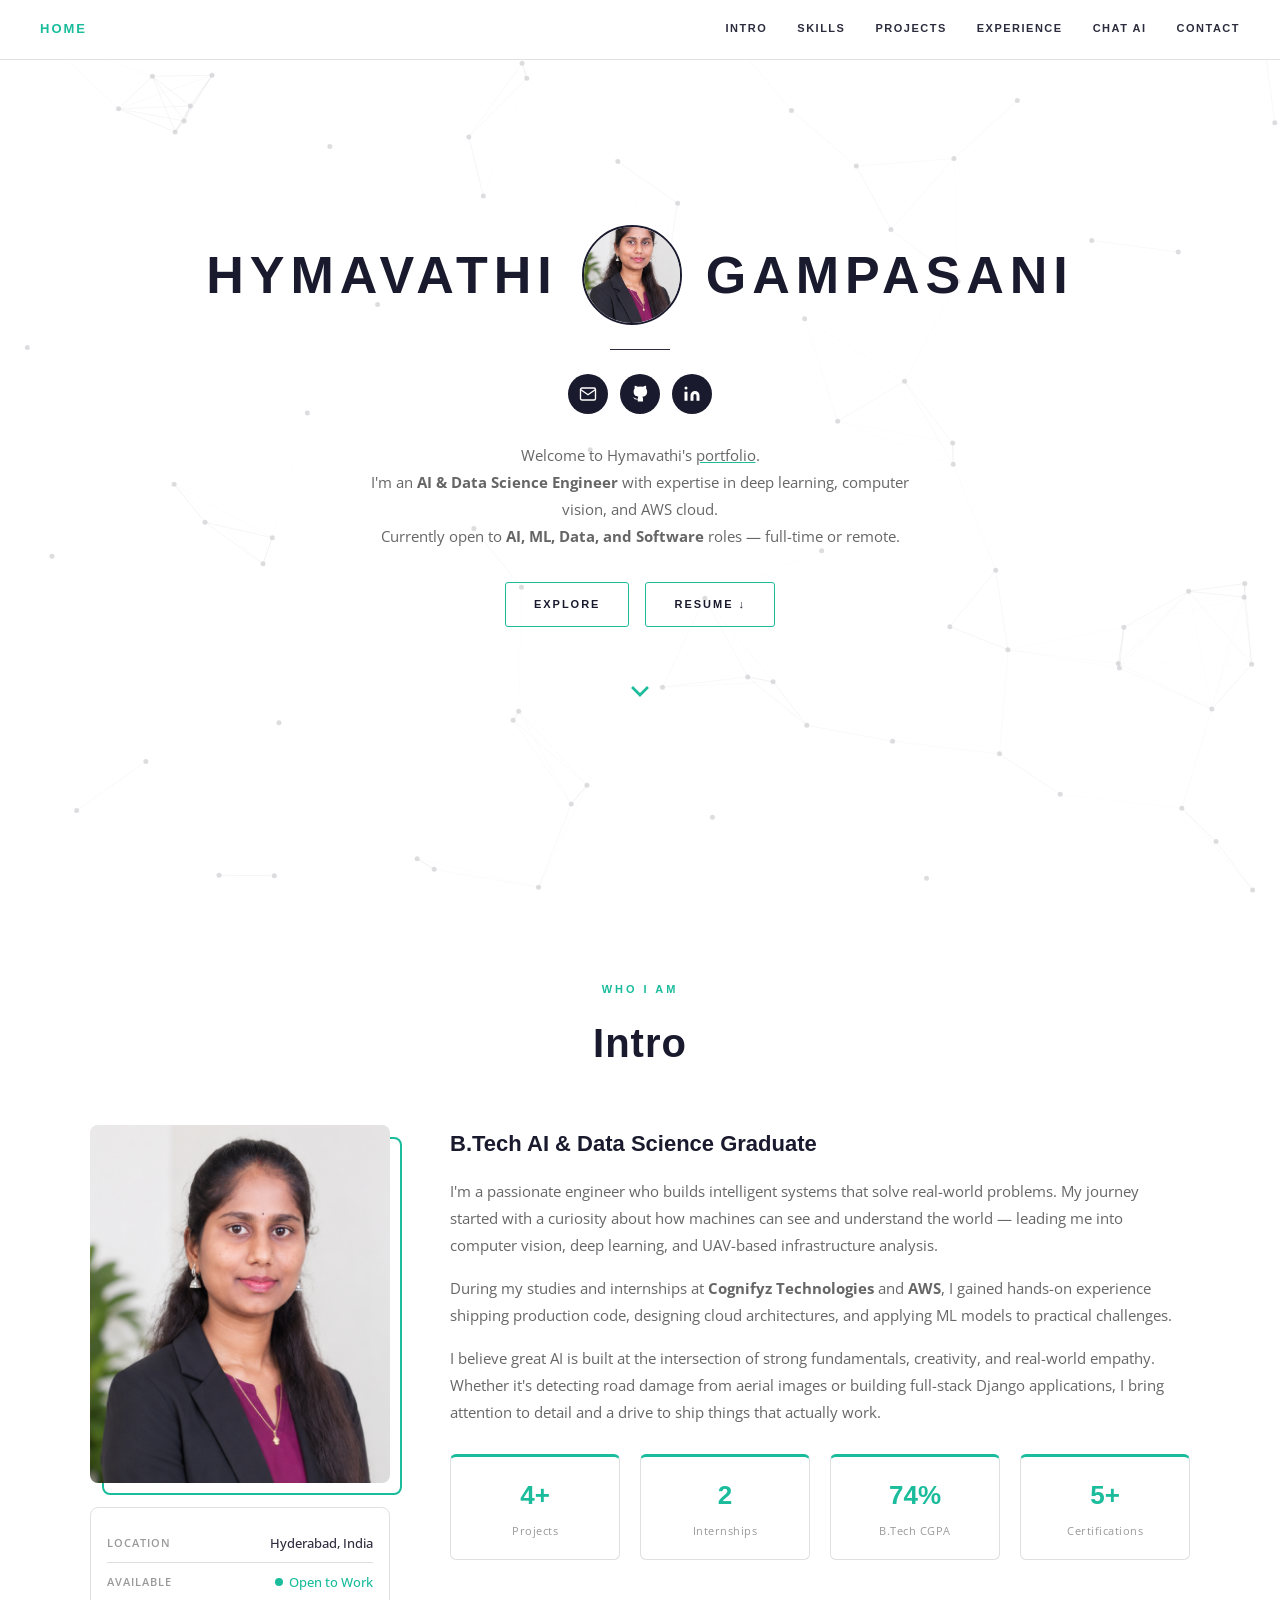
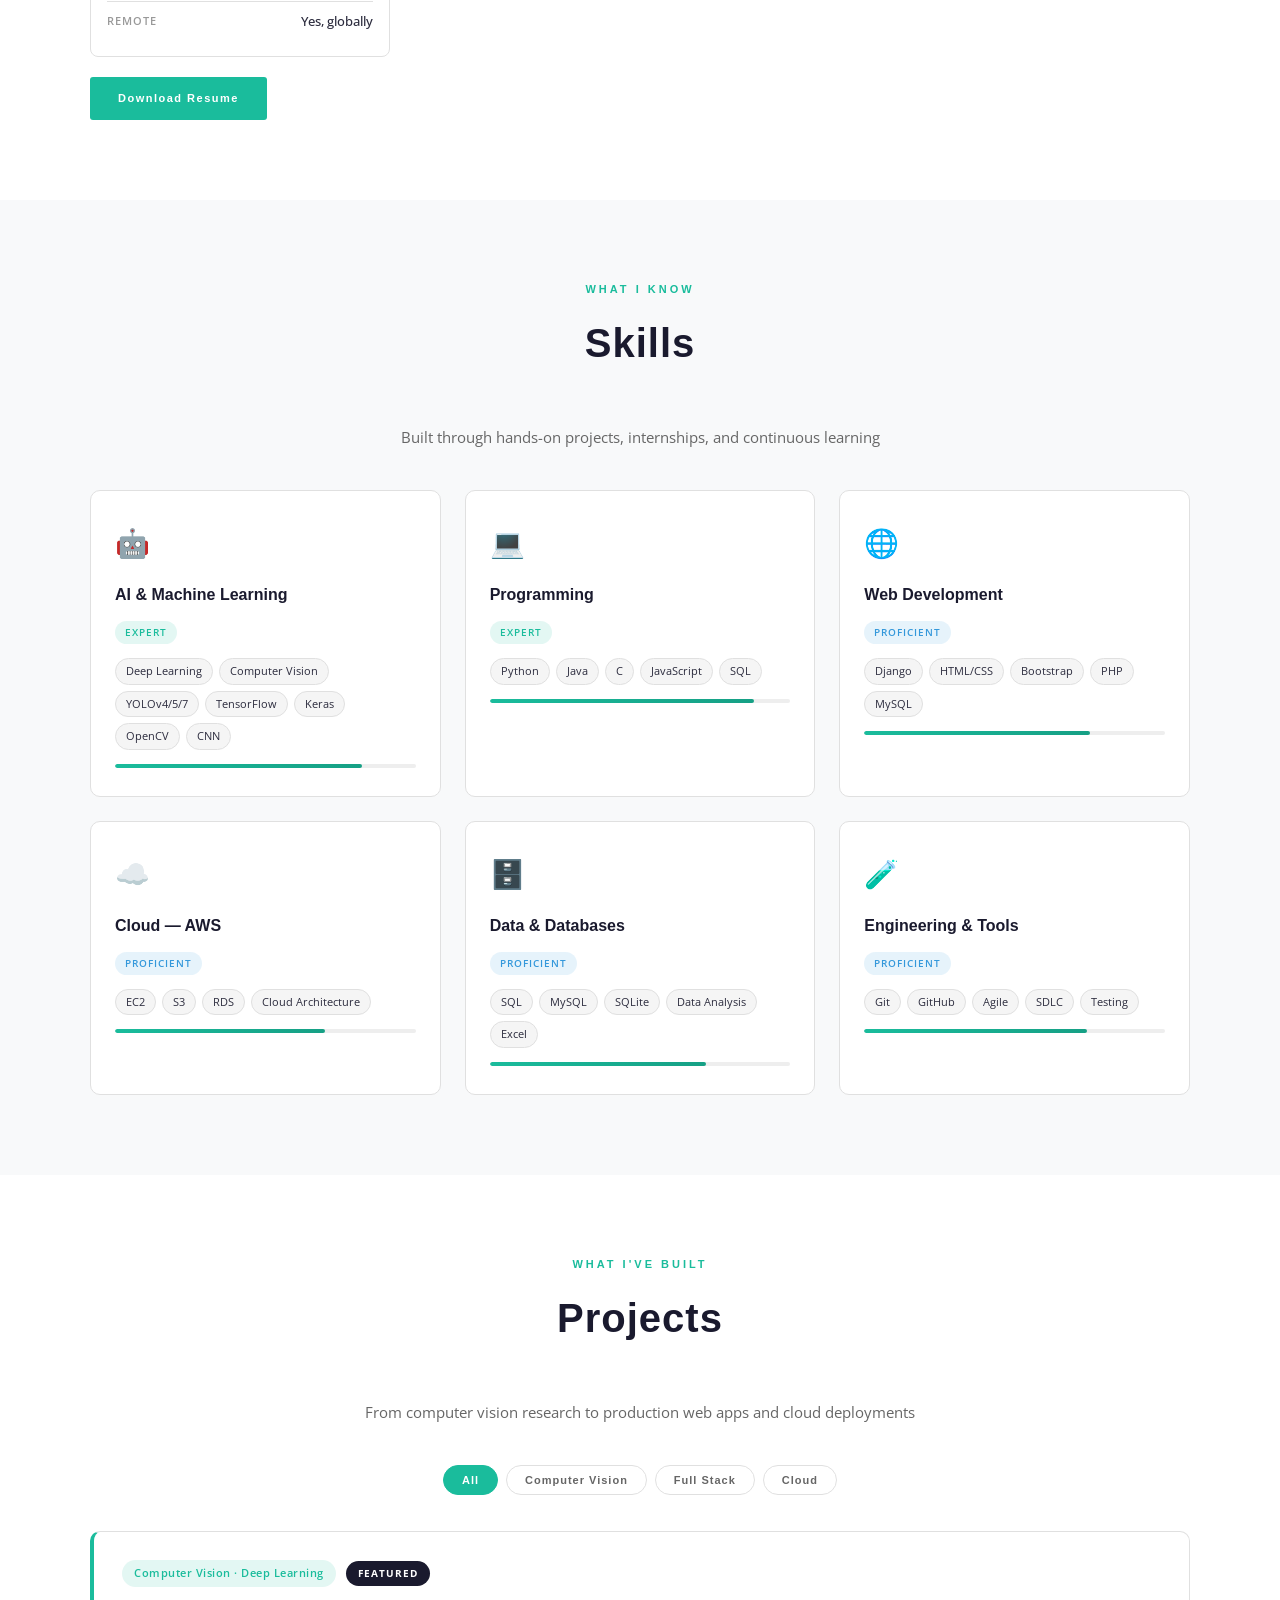
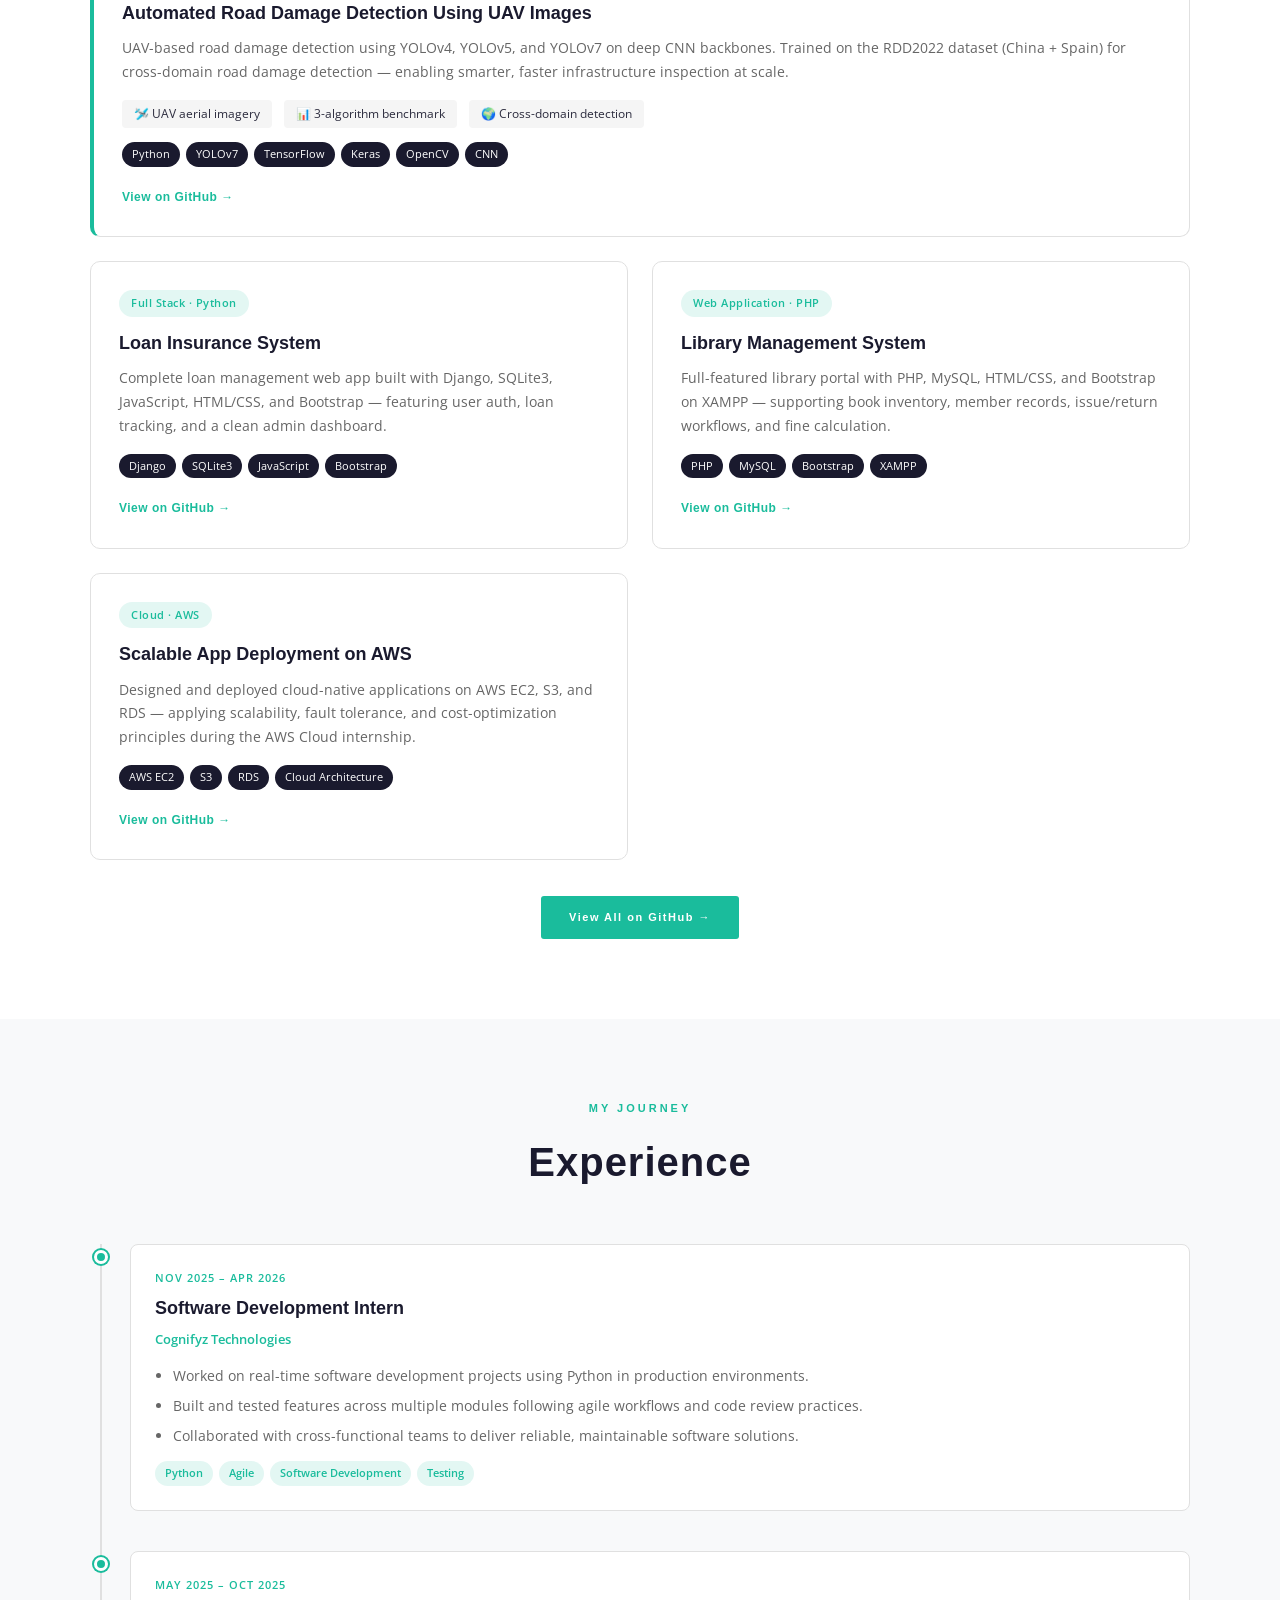
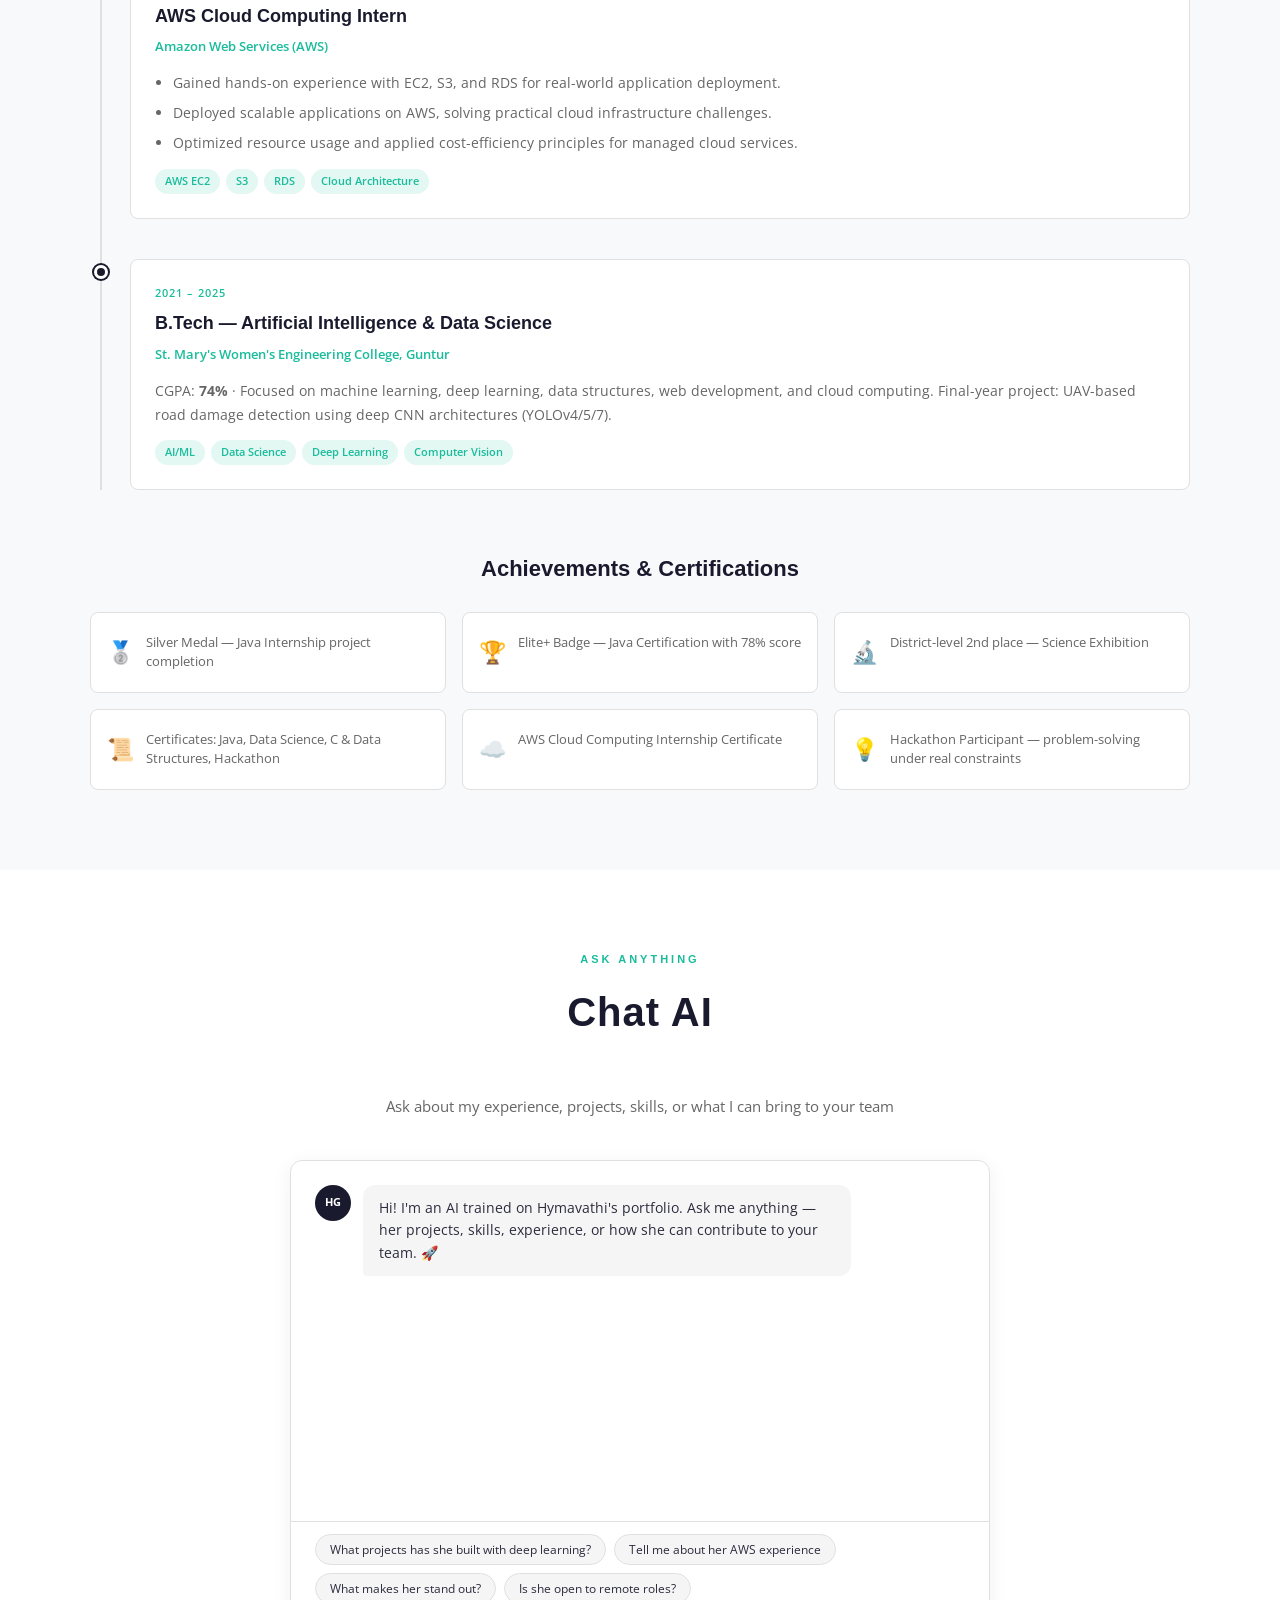
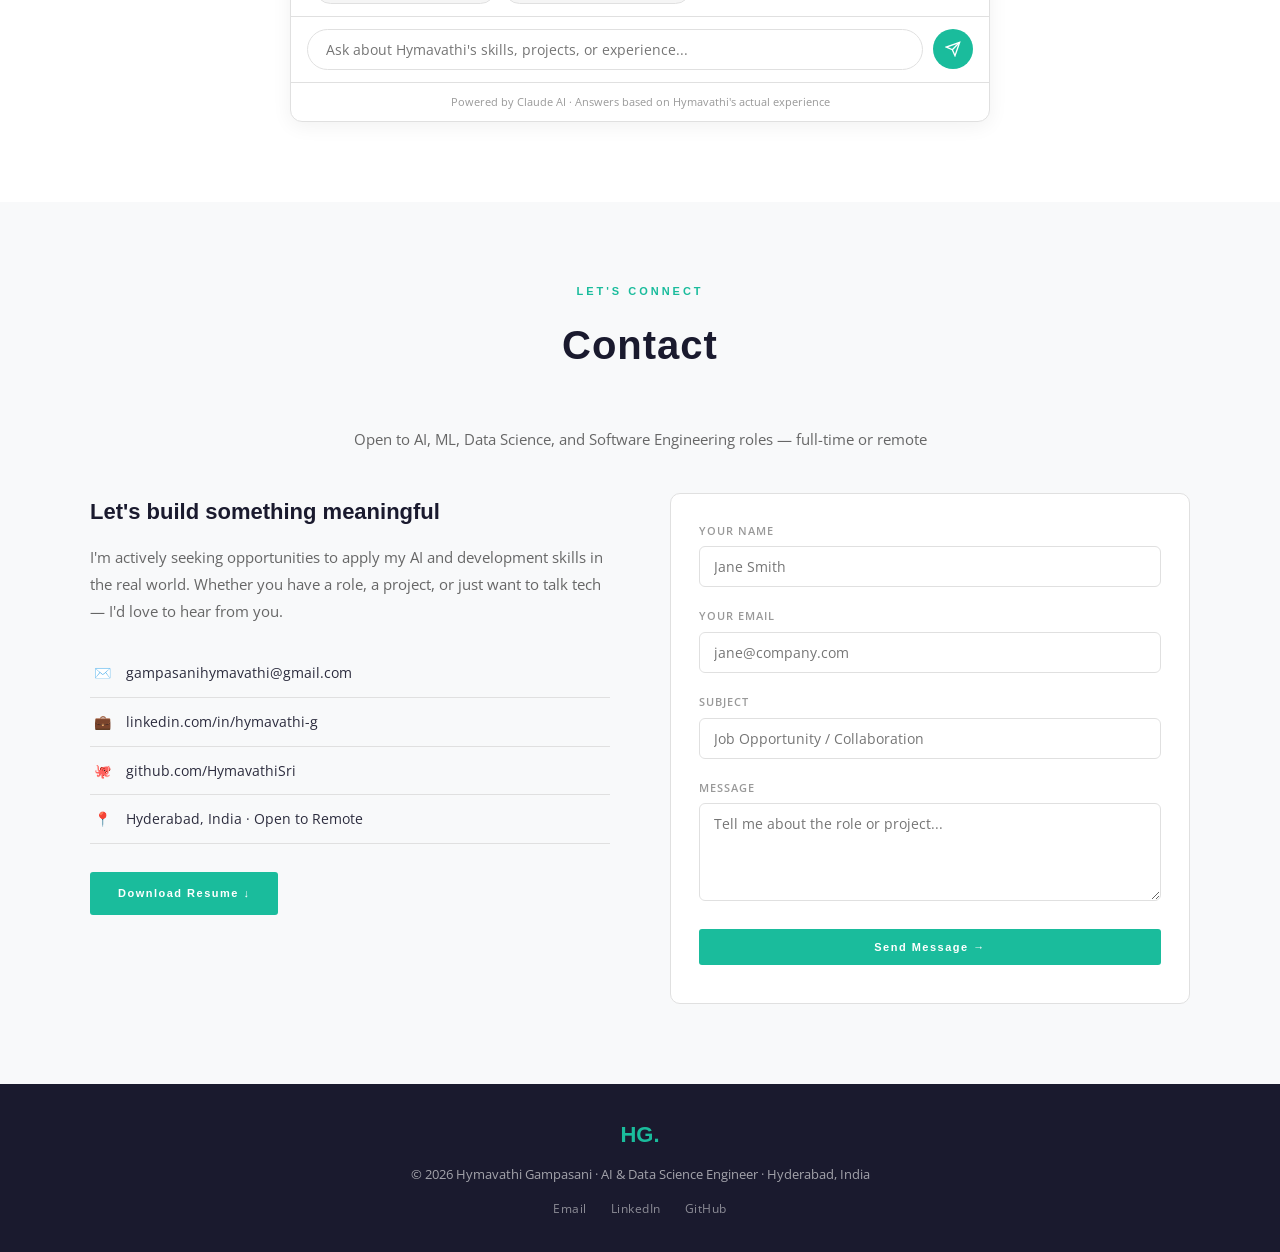
==== commit 804ad221: "Update index.html" ====
--- a/index.html
+++ b/index.html
@@ -47,7 +47,7 @@
       <span class="hero-firstname">HYMAVATHI</span>
       <div class="hero-circle-wrap">
         <div class="hero-circle">
-          <img src="assets/profile.png" alt="Hymavathi Gampasani" class="hero-avatar"/>
+          <img src="assets/profile1.png" alt="Hymavathi Gampasani" class="hero-avatar"/>
         </div>
       </div>
       <span class="hero-lastname">GAMPASANI</span>
@@ -95,7 +95,7 @@
     <div class="intro-layout">
       <div class="intro-photo-col">
         <div class="profile-photo-wrap">
-          <img src="assets/profile.png" alt="Hymavathi Gampasani" class="profile-photo"/>
+          <img src="assets/profile1.png" alt="Hymavathi Gampasani" class="profile-photo"/>
           <div class="photo-border"></div>
         </div>
         <div class="intro-quick-info">
--- a/style.css
+++ b/style.css
@@ -1,244 +1,1123 @@
-*{margin:0;padding:0;box-sizing:border-box}
-:root{
-  --bg:#070710;--bg2:#0e0e1c;--bg3:#13132b;
-  --accent:#8b5cf6;--accent2:#a78bfa;--teal:#2dd4bf;--pink:#f472b6;
-  --text:#f1eeff;--muted:#9490b8;--dim:#4a4670;
-  --border:rgba(255,255,255,0.07);--card:rgba(255,255,255,0.03);
-  --r:14px;
-}
-html{scroll-behavior:smooth}
-body{font-family:'Inter',sans-serif;background:var(--bg);color:var(--text);overflow-x:hidden;line-height:1.6}
-a{color:inherit;text-decoration:none}
-strong{font-weight:600;color:var(--text)}
-
-/* NAV */
-nav{
-  position:fixed;top:0;left:0;right:0;z-index:100;
-  display:flex;align-items:center;justify-content:space-between;
-  padding:1rem 3rem;
-  background:rgba(7,7,16,0.85);backdrop-filter:blur(18px);
-  border-bottom:1px solid var(--border);transition:all .3s;
-}
-.nav-logo{font-family:'Syne',sans-serif;font-size:1.4rem;font-weight:800;color:var(--accent2);letter-spacing:-.02em}
-.nav-links{display:flex;gap:1.6rem}
-.nav-links a{font-size:.82rem;font-weight:500;color:var(--muted);transition:color .2s;letter-spacing:.02em}
-.nav-links a:hover,.nav-links a.active{color:var(--text)}
-.nav-resume{font-size:.8rem;font-weight:600;color:var(--accent2);border:1px solid rgba(139,92,246,.4);padding:.4rem 1rem;border-radius:50px;transition:all .2s}
-.nav-resume:hover{background:var(--accent);color:#fff;border-color:var(--accent)}
-.hamburger{display:none;flex-direction:column;gap:5px;background:none;border:none;cursor:pointer;padding:6px}
-.hamburger span{display:block;width:22px;height:2px;background:var(--text);border-radius:2px}
-.mob-menu{display:none;flex-direction:column;position:fixed;top:64px;left:0;right:0;background:var(--bg2);border-bottom:1px solid var(--border);z-index:99;padding:.5rem 0}
-.mob-menu.open{display:flex}
-.mob-menu a{padding:.85rem 2rem;font-size:.95rem;color:var(--muted);border-bottom:1px solid var(--border);transition:color .2s}
-.mob-menu a:hover{color:var(--text)}
-
-/* HERO */
-.hero{
-  min-height:100vh;display:grid;grid-template-columns:1fr 1fr;
-  align-items:center;gap:4rem;padding:7rem 5rem 5rem;
-  position:relative;overflow:hidden;
-}
-.hero::before{content:'';position:absolute;top:-20%;right:-5%;width:700px;height:700px;background:radial-gradient(circle,rgba(139,92,246,.11) 0%,transparent 65%);pointer-events:none}
-.hero::after{content:'';position:absolute;bottom:-15%;left:-5%;width:500px;height:500px;background:radial-gradient(circle,rgba(45,212,191,.06) 0%,transparent 65%);pointer-events:none}
-.hero-left{z-index:1}
-.available-badge{display:inline-flex;align-items:center;gap:8px;font-size:.72rem;font-weight:600;letter-spacing:.1em;text-transform:uppercase;color:var(--teal);background:rgba(45,212,191,.1);border:1px solid rgba(45,212,191,.25);padding:.35rem .9rem;border-radius:50px;margin-bottom:1.6rem}
-.pulse{width:7px;height:7px;background:var(--teal);border-radius:50%;animation:pulse 2s infinite}
-@keyframes pulse{0%,100%{opacity:1;transform:scale(1)}50%{opacity:.4;transform:scale(.75)}}
-.hero-name{font-family:'Syne',sans-serif;font-size:clamp(2.8rem,5.5vw,4.5rem);font-weight:800;line-height:1.05;letter-spacing:-.03em;color:#fff;margin-bottom:.4rem}
-.hero-name span{color:var(--accent2)}
-.hero-role{font-family:'JetBrains Mono',monospace;font-size:.9rem;color:var(--muted);letter-spacing:.05em;margin-bottom:1.6rem}
-.hero-bio{font-size:.97rem;color:var(--muted);line-height:1.78;margin-bottom:2rem;max-width:520px}
-.stats{display:flex;gap:2.5rem;margin-bottom:2rem}
-.stat-num{font-family:'Syne',sans-serif;font-size:1.9rem;font-weight:800;color:var(--accent2);display:block;line-height:1}
-.stat-lbl{font-size:.7rem;color:var(--dim);letter-spacing:.04em;margin-top:3px;display:block}
-.hero-btns{display:flex;gap:.9rem;flex-wrap:wrap;margin-bottom:2rem}
-.btn-p{display:inline-block;background:linear-gradient(135deg,var(--accent),var(--accent2));color:#fff;font-weight:600;font-size:.88rem;padding:.72rem 1.7rem;border-radius:50px;box-shadow:0 4px 20px rgba(139,92,246,.3);transition:all .25s;cursor:pointer;border:none;font-family:'Inter',sans-serif}
-.btn-p:hover{transform:translateY(-2px);box-shadow:0 8px 30px rgba(139,92,246,.45)}
-.btn-s{display:inline-block;color:var(--text);font-weight:500;font-size:.88rem;padding:.72rem 1.7rem;border-radius:50px;border:1px solid var(--border);transition:all .25s}
-.btn-s:hover{border-color:var(--accent);color:var(--accent2)}
-.social-row{display:flex;gap:.8rem}
-.soc{width:38px;height:38px;border:1px solid var(--border);border-radius:10px;display:flex;align-items:center;justify-content:center;color:var(--muted);transition:all .2s}
-.soc:hover{border-color:var(--accent);color:var(--accent2);background:rgba(139,92,246,.1)}
-.soc svg{width:16px;height:16px}
-
-/* HERO IMAGE */
-.hero-right{display:flex;justify-content:center;align-items:center;position:relative;z-index:1}
-.img-wrap{position:relative;width:320px;height:380px}
-.img-orbit{position:absolute;inset:-20px;border-radius:50%;border:1px dashed rgba(139,92,246,.3);animation:spin 25s linear infinite}
-.img-orbit::before{content:'';position:absolute;top:10px;left:50%;transform:translateX(-50%);width:8px;height:8px;background:var(--accent2);border-radius:50%}
-@keyframes spin{from{transform:rotate(0)}to{transform:rotate(360deg)}}
-.hero-photo{width:100%;height:100%;object-fit:cover;object-position:top center;border-radius:55% 45% 55% 45% / 60% 60% 40% 40%;border:2px solid rgba(139,92,246,.35);box-shadow:0 20px 60px rgba(0,0,0,.5);display:block}
-.float-tag{position:absolute;font-family:'JetBrains Mono',monospace;font-size:.65rem;font-weight:500;padding:.28rem .7rem;border-radius:50px;white-space:nowrap;background:var(--bg3);border:1px solid}
-.ft1{top:20px;left:-75px;border-color:rgba(139,92,246,.35);color:var(--accent2)}
-.ft2{top:115px;right:-70px;border-color:rgba(45,212,191,.35);color:var(--teal)}
-.ft3{bottom:115px;left:-85px;border-color:rgba(139,92,246,.35);color:var(--accent2)}
-.ft4{bottom:20px;right:-60px;border-color:rgba(244,114,182,.35);color:var(--pink)}
-
-/* SECTIONS */
-.sec{padding:6rem 5rem}
-.sec-dark{background:var(--bg2)}
-.eyebrow{font-family:'JetBrains Mono',monospace;font-size:.68rem;letter-spacing:.15em;text-transform:uppercase;color:var(--teal);margin-bottom:.6rem}
-.sec-title{font-family:'Syne',sans-serif;font-size:clamp(1.8rem,3.5vw,2.6rem);font-weight:800;letter-spacing:-.02em;color:#fff;margin-bottom:.8rem}
-.sec-sub{font-size:.95rem;color:var(--muted);max-width:520px;margin-bottom:3rem}
-
-/* SKILLS */
-.skills-grid{display:grid;grid-template-columns:repeat(3,1fr);gap:1.1rem}
-.skill-card{background:var(--card);border:1px solid var(--border);border-radius:var(--r);padding:1.6rem;transition:all .3s}
-.skill-card:hover{background:rgba(139,92,246,.07);border-color:rgba(139,92,246,.25);transform:translateY(-3px)}
-.skill-icon{font-size:1.6rem;margin-bottom:.9rem}
-.skill-card h3{font-family:'Syne',sans-serif;font-size:.95rem;font-weight:700;color:#fff;margin-bottom:.5rem}
-.skill-level-row{margin-bottom:.8rem}
-.skill-lvl{font-family:'JetBrains Mono',monospace;font-size:.6rem;font-weight:500;padding:.15rem .55rem;border-radius:50px;letter-spacing:.05em}
-.skill-lvl.expert{background:rgba(139,92,246,.15);border:1px solid rgba(139,92,246,.3);color:var(--accent2)}
-.skill-lvl.proficient{background:rgba(45,212,191,.1);border:1px solid rgba(45,212,191,.25);color:var(--teal)}
-.tags{display:flex;flex-wrap:wrap;gap:.4rem;margin-bottom:1rem}
-.tag{font-family:'JetBrains Mono',monospace;font-size:.65rem;padding:.22rem .65rem;background:rgba(255,255,255,.05);border:1px solid var(--border);border-radius:50px;color:var(--muted)}
-.skill-bar{height:3px;background:rgba(255,255,255,.06);border-radius:2px;margin-top:.5rem;overflow:hidden}
-.skill-fill{height:100%;background:linear-gradient(90deg,var(--accent),var(--teal));border-radius:2px;width:0;transition:width 1.2s ease}
-.skill-fill.animated{width:var(--target-width, 0)}
-
-/* PROJECTS */
-.filter-bar{display:flex;flex-wrap:wrap;gap:.6rem;margin-bottom:2.2rem}
-.filter-btn{font-family:'JetBrains Mono',monospace;font-size:.68rem;padding:.35rem .9rem;border-radius:50px;border:1px solid var(--border);background:none;color:var(--muted);cursor:pointer;transition:all .2s;letter-spacing:.03em}
-.filter-btn:hover{border-color:rgba(139,92,246,.4);color:var(--text)}
-.filter-btn.active{background:rgba(139,92,246,.15);border-color:rgba(139,92,246,.4);color:var(--accent2)}
-
-.proj-grid{display:grid;grid-template-columns:repeat(3,1fr);gap:1.1rem}
-.proj-card{background:var(--card);border:1px solid var(--border);border-radius:var(--r);padding:1.7rem;display:flex;flex-direction:column;gap:.85rem;transition:all .3s}
-.proj-card.hidden{display:none}
-.proj-card:hover{background:rgba(139,92,246,.07);border-color:rgba(139,92,246,.3);transform:translateY(-4px);box-shadow:0 12px 40px rgba(0,0,0,.35)}
-.proj-card.big{grid-column:span 2;border-color:rgba(139,92,246,.18);background:linear-gradient(135deg,rgba(139,92,246,.05),rgba(45,212,191,.03))}
-.proj-tag{font-family:'JetBrains Mono',monospace;font-size:.63rem;letter-spacing:.07em;text-transform:uppercase;color:var(--teal)}
-.proj-card h3{font-family:'Syne',sans-serif;font-size:1.05rem;font-weight:700;color:#fff;line-height:1.3}
-.proj-card p{font-size:.87rem;color:var(--muted);line-height:1.7;flex:1}
-.proj-meta-badges{display:flex;flex-wrap:wrap;gap:.5rem}
-.proj-badge{font-size:.73rem;padding:.2rem .65rem;background:rgba(45,212,191,.08);border:1px solid rgba(45,212,191,.2);border-radius:50px;color:var(--teal)}
-.proj-pills{display:flex;flex-wrap:wrap;gap:.35rem}
-.pill{font-family:'JetBrains Mono',monospace;font-size:.62rem;padding:.2rem .6rem;background:rgba(255,255,255,.05);border:1px solid var(--border);border-radius:50px;color:var(--dim)}
-.proj-link{font-family:'JetBrains Mono',monospace;font-size:.72rem;color:var(--accent2);transition:color .2s;margin-top:.2rem}
-.proj-link:hover{color:var(--teal)}
-.proj-cta{margin-top:2rem;text-align:center}
-
-/* TIMELINE */
-.timeline{position:relative;padding-left:2rem;margin-bottom:3.5rem}
-.timeline::before{content:'';position:absolute;left:0;top:8px;bottom:0;width:1px;background:var(--border)}
-.tl-item{position:relative;padding-left:2.2rem;margin-bottom:2.5rem}
-.tl-dot{position:absolute;left:-2.4rem;top:7px;width:11px;height:11px;border-radius:50%;background:var(--accent);border:2px solid var(--bg);box-shadow:0 0 0 3px rgba(139,92,246,.2)}
-.tl-item.edu .tl-dot{background:var(--teal);box-shadow:0 0 0 3px rgba(45,212,191,.2)}
-.tl-box{background:var(--card);border:1px solid var(--border);border-radius:var(--r);padding:1.5rem;transition:all .3s}
-.tl-box:hover{border-color:rgba(139,92,246,.2);background:rgba(139,92,246,.04)}
-.tl-date{font-family:'JetBrains Mono',monospace;font-size:.66rem;color:var(--teal);letter-spacing:.05em;margin-bottom:.4rem}
-.tl-box h3{font-family:'Syne',sans-serif;font-size:1rem;font-weight:700;color:#fff;margin-bottom:.2rem}
-.tl-org{font-size:.82rem;color:var(--accent2);font-weight:500;margin-bottom:.8rem;display:block}
-.tl-box ul{list-style:none;display:flex;flex-direction:column;gap:.3rem;margin-bottom:.5rem}
-.tl-box li{font-size:.85rem;color:var(--muted);padding-left:1rem;position:relative;line-height:1.6}
-.tl-box li::before{content:'→';position:absolute;left:0;color:var(--accent);font-size:.78rem}
-.tl-box p{font-size:.85rem;color:var(--muted);line-height:1.7}
-.tl-chips{display:flex;flex-wrap:wrap;gap:.35rem;margin-top:.9rem}
-.tl-chip{font-family:'JetBrains Mono',monospace;font-size:.63rem;padding:.18rem .58rem;background:rgba(139,92,246,.1);border:1px solid rgba(139,92,246,.2);border-radius:50px;color:var(--accent2)}
-
-/* ACHIEVEMENTS */
-.ach-heading{font-family:'Syne',sans-serif;font-weight:700;color:#fff;font-size:1.25rem;margin-bottom:1rem}
-.ach-grid{display:grid;grid-template-columns:repeat(3,1fr);gap:1rem}
-.ach-card{background:var(--card);border:1px solid var(--border);border-radius:var(--r);padding:1.2rem 1.3rem;display:flex;align-items:flex-start;gap:.7rem;transition:all .3s}
-.ach-card:hover{border-color:rgba(139,92,246,.2);background:rgba(139,92,246,.05)}
-.ach-ico{font-size:1.3rem;flex-shrink:0;margin-top:1px}
-.ach-card p{font-size:.83rem;color:var(--muted);line-height:1.5}
-
-/* CHAT AI */
-.chat-wrap{max-width:820px;margin:0 auto}
-.chat-box{
-  background:var(--card);border:1px solid var(--border);border-radius:var(--r);
-  padding:1.5rem;min-height:260px;max-height:420px;overflow-y:auto;
-  display:flex;flex-direction:column;gap:1rem;margin-bottom:1rem;
-  scroll-behavior:smooth;
-}
-.chat-box::-webkit-scrollbar{width:4px}
-.chat-box::-webkit-scrollbar-track{background:transparent}
-.chat-box::-webkit-scrollbar-thumb{background:var(--dim);border-radius:2px}
-.chat-msg{display:flex;gap:.8rem;align-items:flex-start}
-.chat-msg.user{flex-direction:row-reverse}
-.chat-avatar{width:32px;height:32px;border-radius:50%;background:linear-gradient(135deg,var(--accent),var(--teal));display:flex;align-items:center;justify-content:center;font-family:'Syne',sans-serif;font-size:.65rem;font-weight:800;color:#fff;flex-shrink:0}
-.chat-msg.user .chat-avatar{background:var(--bg3);border:1px solid var(--border);color:var(--muted)}
-.chat-bubble{
-  background:rgba(139,92,246,.07);border:1px solid rgba(139,92,246,.15);
-  border-radius:12px;border-top-left-radius:4px;
-  padding:.75rem 1rem;font-size:.87rem;color:var(--text);line-height:1.65;
-  max-width:75%;
-}
-.chat-msg.user .chat-bubble{
-  background:rgba(255,255,255,.04);border-color:var(--border);
-  border-top-right-radius:4px;border-top-left-radius:12px;
-  color:var(--muted);
-}
-.chat-typing{display:flex;gap:4px;align-items:center;padding:.2rem 0}
-.chat-typing span{width:6px;height:6px;border-radius:50%;background:var(--accent);animation:typing .9s infinite}
-.chat-typing span:nth-child(2){animation-delay:.15s}
-.chat-typing span:nth-child(3){animation-delay:.3s}
-@keyframes typing{0%,80%,100%{transform:scale(.9);opacity:.5}40%{transform:scale(1.1);opacity:1}}
-
-.chat-suggestions{display:flex;flex-wrap:wrap;gap:.5rem;margin-bottom:1rem}
-.sug-btn{font-family:'Inter',sans-serif;font-size:.75rem;padding:.38rem .85rem;border-radius:50px;border:1px solid var(--border);background:none;color:var(--muted);cursor:pointer;transition:all .2s}
-.sug-btn:hover{border-color:rgba(139,92,246,.4);color:var(--text);background:rgba(139,92,246,.07)}
-.chat-input-row{display:flex;gap:.6rem}
-.chat-input{
-  flex:1;background:rgba(255,255,255,.04);border:1px solid var(--border);border-radius:50px;
-  padding:.65rem 1.2rem;font-size:.88rem;color:var(--text);font-family:'Inter',sans-serif;
-  transition:border-color .2s;outline:none;
-}
-.chat-input:focus{border-color:rgba(139,92,246,.5)}
-.chat-input::placeholder{color:var(--dim)}
-.chat-send{
-  width:44px;height:44px;border-radius:50%;background:linear-gradient(135deg,var(--accent),var(--accent2));
-  border:none;cursor:pointer;display:flex;align-items:center;justify-content:center;
-  flex-shrink:0;transition:all .2s;box-shadow:0 4px 14px rgba(139,92,246,.3);
-}
-.chat-send:hover{transform:scale(1.08)}
-.chat-send svg{width:16px;height:16px;color:#fff;stroke:#fff}
-.chat-note{font-size:.7rem;color:var(--dim);text-align:center;margin-top:.7rem}
-
-/* CONTACT */
-.contact-wrap{display:grid;grid-template-columns:1fr 1fr;gap:4rem;max-width:960px}
-.contact-info h3{font-family:'Syne',sans-serif;font-size:1.3rem;font-weight:700;color:#fff;margin-bottom:.8rem}
-.contact-info>p{font-size:.9rem;color:var(--muted);line-height:1.75;margin-bottom:1.5rem}
-.clink{display:flex;align-items:center;gap:.7rem;font-size:.87rem;color:var(--muted);margin-bottom:.8rem;transition:color .2s}
-.clink:hover{color:var(--text)}
-.clink-ico{font-size:1rem;flex-shrink:0}
-.cform{display:flex;flex-direction:column;gap:1.1rem}
-.fg{display:flex;flex-direction:column;gap:.35rem}
-.fg label{font-size:.75rem;font-weight:600;color:var(--muted);letter-spacing:.03em}
-.fg input,.fg textarea{background:rgba(255,255,255,.04);border:1px solid var(--border);border-radius:8px;padding:.7rem 1rem;font-size:.88rem;color:var(--text);font-family:'Inter',sans-serif;transition:border-color .2s;resize:none}
-.fg input:focus,.fg textarea:focus{outline:none;border-color:var(--accent)}
-.fg input::placeholder,.fg textarea::placeholder{color:var(--dim)}
-.form-note{font-size:.78rem;color:var(--teal);text-align:center;min-height:1.2rem}
-
-/* FOOTER */
-footer{padding:2rem 5rem;border-top:1px solid var(--border);display:flex;align-items:center;justify-content:space-between;flex-wrap:wrap;gap:1rem}
-.f-logo{font-family:'Syne',sans-serif;font-size:1.2rem;font-weight:800;color:var(--accent2)}
-.f-copy{font-size:.75rem;color:var(--dim)}
-.f-links{display:flex;gap:1.4rem}
-.f-links a{font-size:.78rem;color:var(--dim);transition:color .2s}
-.f-links a:hover{color:var(--text)}
-
-/* ANIMATIONS */
-.fade{opacity:0;transform:translateY(20px);transition:opacity .55s ease,transform .55s ease}
-.fade.in{opacity:1;transform:translateY(0)}
-
-/* RESPONSIVE */
-@media(max-width:1100px){.hero,.sec{padding-left:3rem;padding-right:3rem}footer{padding-left:3rem;padding-right:3rem}.skills-grid{grid-template-columns:repeat(2,1fr)}.ach-grid{grid-template-columns:repeat(2,1fr)}}
-@media(max-width:900px){
-  nav{padding:1rem 1.5rem}
-  .nav-links,.nav-resume{display:none}
-  .hamburger{display:flex}
-  .hero{grid-template-columns:1fr;padding:6rem 1.5rem 4rem;text-align:center}
-  .hero-right{order:-1}.img-wrap{width:220px;height:265px;margin:0 auto}.float-tag{display:none}
-  .stats{justify-content:center}.hero-btns{justify-content:center}.social-row{justify-content:center}
-  .hero-bio{margin:0 auto 2rem}
-  .sec{padding:4rem 1.5rem}
-  .skills-grid{grid-template-columns:1fr}
-  .proj-grid{grid-template-columns:1fr}.proj-card.big{grid-column:span 1}
-  .ach-grid{grid-template-columns:1fr}
-  .contact-wrap{grid-template-columns:1fr}
-  footer{padding:1.5rem;flex-direction:column;text-align:center}
-  .chat-bubble{max-width:90%}
-}
+/* =====================================================
+   HYMAVATHI GAMPASANI PORTFOLIO — Yan Holtz Inspired
+   Clean White · Teal Accents · Network Background
+   ===================================================== */
+
+*, *::before, *::after { box-sizing: border-box; margin: 0; padding: 0; }
+
+:root {
+  --teal: #1abc9c;
+  --teal-dark: #16a085;
+  --teal-light: rgba(26,188,156,0.12);
+  --black: #1a1a2e;
+  --dark: #2c2c3e;
+  --gray: #666;
+  --light-gray: #999;
+  --border: #e0e0e0;
+  --bg: #ffffff;
+  --alt-bg: #f8f9fa;
+  --font-head: 'Raleway', sans-serif;
+  --font-body: 'Open Sans', sans-serif;
+}
+
+html { scroll-behavior: smooth; }
+
+body {
+  font-family: var(--font-body);
+  font-size: 15px;
+  color: var(--dark);
+  background: var(--bg);
+  overflow-x: hidden;
+  line-height: 1.7;
+}
+
+/* ── NETWORK CANVAS ── */
+#network-canvas {
+  position: fixed;
+  top: 0; left: 0;
+  width: 100%; height: 100%;
+  z-index: 0;
+  pointer-events: none;
+  opacity: 0.45;
+}
+
+/* ── TOP NAV ── */
+#nav {
+  position: fixed;
+  top: 0; left: 0; right: 0;
+  z-index: 1000;
+  display: flex;
+  align-items: center;
+  justify-content: space-between;
+  padding: 0 40px;
+  height: 60px;
+  background: rgba(255,255,255,0.95);
+  backdrop-filter: blur(10px);
+  border-bottom: 1px solid var(--border);
+  transition: box-shadow 0.3s;
+}
+
+#nav.scrolled { box-shadow: 0 2px 20px rgba(0,0,0,0.08); }
+
+.nav-brand {
+  font-family: var(--font-head);
+  font-size: 13px;
+  font-weight: 700;
+  letter-spacing: 2px;
+  color: var(--teal);
+  text-decoration: none;
+}
+
+.nav-links {
+  display: flex;
+  gap: 30px;
+}
+
+.nav-links a {
+  font-family: var(--font-head);
+  font-size: 11px;
+  font-weight: 600;
+  letter-spacing: 1.5px;
+  color: var(--dark);
+  text-decoration: none;
+  padding: 4px 0;
+  border-bottom: 2px solid transparent;
+  transition: color 0.2s, border-color 0.2s;
+}
+
+.nav-links a:hover, .nav-links a.active {
+  color: var(--teal);
+  border-bottom-color: var(--teal);
+}
+
+.hamburger {
+  display: none;
+  flex-direction: column;
+  gap: 5px;
+  background: none;
+  border: none;
+  cursor: pointer;
+  padding: 4px;
+}
+
+.hamburger span {
+  display: block;
+  width: 22px;
+  height: 2px;
+  background: var(--dark);
+  border-radius: 2px;
+  transition: all 0.3s;
+}
+
+/* ── MOBILE MENU ── */
+.mob-menu {
+  position: fixed;
+  top: 60px; right: 0;
+  width: 220px;
+  background: #fff;
+  border: 1px solid var(--border);
+  border-radius: 0 0 0 12px;
+  padding: 20px 0;
+  z-index: 999;
+  transform: translateX(110%);
+  transition: transform 0.3s;
+  box-shadow: -4px 4px 20px rgba(0,0,0,0.1);
+}
+
+.mob-menu.open { transform: translateX(0); }
+
+.mob-menu a {
+  display: block;
+  padding: 12px 24px;
+  font-family: var(--font-head);
+  font-size: 11px;
+  font-weight: 600;
+  letter-spacing: 1.5px;
+  color: var(--dark);
+  text-decoration: none;
+  transition: color 0.2s, background 0.2s;
+}
+
+.mob-menu a:hover { color: var(--teal); background: var(--teal-light); }
+
+/* ── HERO SECTION ── */
+.hero-section {
+  position: relative;
+  z-index: 1;
+  min-height: 100vh;
+  display: flex;
+  align-items: center;
+  justify-content: center;
+  text-align: center;
+  padding: 80px 20px 40px;
+}
+
+.hero-content {
+  max-width: 760px;
+  width: 100%;
+}
+
+.hero-name-row {
+  display: flex;
+  align-items: center;
+  justify-content: center;
+  gap: 24px;
+  margin-bottom: 24px;
+}
+
+.hero-firstname,
+.hero-lastname {
+  font-family: var(--font-head);
+  font-size: clamp(28px, 5vw, 52px);
+  font-weight: 700;
+  letter-spacing: 6px;
+  color: var(--black);
+}
+
+.hero-circle-wrap {
+  flex-shrink: 0;
+}
+
+.hero-circle {
+  width: 100px;
+  height: 100px;
+  border-radius: 50%;
+  border: 2px solid var(--black);
+  overflow: hidden;
+  display: flex;
+  align-items: center;
+  justify-content: center;
+  background: #f0f0f0;
+}
+
+.hero-avatar {
+  width: 100%;
+  height: 100%;
+  object-fit: cover;
+  object-position: center 100%;
+}
+
+.hero-divider {
+  width: 60px;
+  height: 1px;
+  background: var(--dark);
+  margin: 0 auto 24px;
+}
+
+.hero-social {
+  display: flex;
+  justify-content: center;
+  gap: 12px;
+  margin-bottom: 28px;
+}
+
+.soc-ico {
+  display: flex;
+  align-items: center;
+  justify-content: center;
+  width: 40px;
+  height: 40px;
+  border-radius: 50%;
+  background: var(--black);
+  color: #fff;
+  text-decoration: none;
+  transition: background 0.2s, transform 0.2s;
+}
+
+.soc-ico svg { width: 18px; height: 18px; }
+.soc-ico:hover { background: var(--teal); transform: translateY(-2px); }
+
+.hero-desc {
+  font-size: 15px;
+  color: var(--gray);
+  line-height: 1.8;
+  margin-bottom: 32px;
+  max-width: 560px;
+  margin-left: auto;
+  margin-right: auto;
+}
+
+.hero-desc u { text-decoration-color: var(--teal); }
+
+.hero-btns {
+  display: flex;
+  justify-content: center;
+  gap: 16px;
+  margin-bottom: 48px;
+}
+
+.btn-outline {
+  font-family: var(--font-head);
+  font-size: 11px;
+  font-weight: 600;
+  letter-spacing: 2px;
+  color: var(--black);
+  border: 1.5px solid var(--teal);
+  padding: 12px 28px;
+  text-decoration: none;
+  border-radius: 3px;
+  transition: all 0.2s;
+  background: transparent;
+}
+
+.btn-outline:hover {
+  background: var(--teal);
+  color: #fff;
+}
+
+.hero-scroll-arrow {
+  animation: bounce 2s infinite;
+}
+
+.hero-scroll-arrow svg {
+  width: 32px;
+  height: 32px;
+  color: var(--teal);
+}
+
+@keyframes bounce {
+  0%, 100% { transform: translateY(0); }
+  50% { transform: translateY(8px); }
+}
+
+/* ── PAGE SECTIONS ── */
+.page-section {
+  position: relative;
+  z-index: 1;
+  padding: 80px 20px;
+}
+
+.alt-bg { background: var(--alt-bg); }
+
+.section-inner {
+  max-width: 1100px;
+  margin: 0 auto;
+}
+
+.section-header {
+  text-align: center;
+  margin-bottom: 48px;
+}
+
+.section-label {
+  font-family: var(--font-head);
+  font-size: 11px;
+  font-weight: 600;
+  letter-spacing: 3px;
+  color: var(--teal);
+  margin-bottom: 10px;
+}
+
+.section-header h2 {
+  font-family: var(--font-head);
+  font-size: clamp(28px, 4vw, 40px);
+  font-weight: 700;
+  color: var(--black);
+  letter-spacing: 1px;
+}
+
+.section-desc {
+  text-align: center;
+  color: var(--gray);
+  margin-bottom: 40px;
+  max-width: 600px;
+  margin-left: auto;
+  margin-right: auto;
+}
+
+/* ── INTRO / ABOUT ── */
+.intro-layout {
+  display: grid;
+  grid-template-columns: 300px 1fr;
+  gap: 60px;
+  align-items: start;
+}
+
+.profile-photo-wrap {
+  position: relative;
+  margin-bottom: 24px;
+}
+
+.profile-photo {
+  width: 100%;
+  border-radius: 8px;
+  display: block;
+  position: relative;
+  z-index: 1;
+}
+
+.photo-border {
+  position: absolute;
+  top: 12px; left: 12px;
+  right: -12px; bottom: -12px;
+  border: 2px solid var(--teal);
+  border-radius: 8px;
+  z-index: 0;
+}
+
+.intro-quick-info {
+  background: #fff;
+  border: 1px solid var(--border);
+  border-radius: 8px;
+  padding: 16px;
+  margin-bottom: 20px;
+}
+
+.qi-item {
+  display: flex;
+  justify-content: space-between;
+  align-items: center;
+  padding: 8px 0;
+  border-bottom: 1px solid var(--border);
+}
+
+.qi-item:last-child { border-bottom: none; }
+
+.qi-label {
+  font-size: 11px;
+  font-weight: 600;
+  letter-spacing: 1px;
+  color: var(--light-gray);
+  text-transform: uppercase;
+}
+
+.qi-val {
+  font-size: 13px;
+  color: var(--dark);
+  font-weight: 500;
+}
+
+.available-dot {
+  color: var(--teal) !important;
+  display: flex;
+  align-items: center;
+  gap: 6px;
+}
+
+.available-dot::before {
+  content: '';
+  display: inline-block;
+  width: 8px; height: 8px;
+  border-radius: 50%;
+  background: var(--teal);
+  animation: pulse-dot 2s infinite;
+}
+
+@keyframes pulse-dot {
+  0%, 100% { opacity: 1; transform: scale(1); }
+  50% { opacity: 0.5; transform: scale(1.2); }
+}
+
+.intro-text-col h3 {
+  font-family: var(--font-head);
+  font-size: 22px;
+  font-weight: 700;
+  color: var(--black);
+  margin-bottom: 16px;
+}
+
+.intro-text-col p {
+  color: var(--gray);
+  margin-bottom: 16px;
+  line-height: 1.8;
+}
+
+.stats-row {
+  display: flex;
+  gap: 20px;
+  margin-top: 28px;
+  flex-wrap: wrap;
+}
+
+.stat-box {
+  flex: 1;
+  min-width: 80px;
+  background: #fff;
+  border: 1px solid var(--border);
+  border-top: 3px solid var(--teal);
+  border-radius: 6px;
+  padding: 16px 12px;
+  text-align: center;
+}
+
+.stat-n {
+  display: block;
+  font-family: var(--font-head);
+  font-size: 26px;
+  font-weight: 700;
+  color: var(--teal);
+}
+
+.stat-l {
+  font-size: 11px;
+  color: var(--light-gray);
+  letter-spacing: 0.5px;
+}
+
+/* ── BUTTONS ── */
+.btn-teal {
+  display: inline-block;
+  font-family: var(--font-head);
+  font-size: 11px;
+  font-weight: 600;
+  letter-spacing: 1.5px;
+  color: #fff;
+  background: var(--teal);
+  border: none;
+  padding: 12px 28px;
+  border-radius: 3px;
+  text-decoration: none;
+  cursor: pointer;
+  transition: background 0.2s, transform 0.2s;
+}
+
+.btn-teal:hover { background: var(--teal-dark); transform: translateY(-1px); }
+.btn-full { width: 100%; text-align: center; }
+
+/* ── SKILLS ── */
+.skills-grid {
+  display: grid;
+  grid-template-columns: repeat(3, 1fr);
+  gap: 24px;
+}
+
+.skill-card {
+  background: #fff;
+  border: 1px solid var(--border);
+  border-radius: 10px;
+  padding: 28px 24px;
+  transition: transform 0.2s, box-shadow 0.2s;
+}
+
+.skill-card:hover {
+  transform: translateY(-4px);
+  box-shadow: 0 12px 30px rgba(26,188,156,0.12);
+}
+
+.skill-icon-wrap {
+  font-size: 28px;
+  margin-bottom: 14px;
+}
+
+.skill-card h3 {
+  font-family: var(--font-head);
+  font-size: 16px;
+  font-weight: 700;
+  color: var(--black);
+  margin-bottom: 10px;
+}
+
+.skill-level {
+  display: inline-block;
+  font-size: 10px;
+  font-weight: 600;
+  letter-spacing: 1px;
+  text-transform: uppercase;
+  padding: 3px 10px;
+  border-radius: 20px;
+  margin-bottom: 14px;
+}
+
+.skill-level.expert { background: rgba(26,188,156,0.12); color: var(--teal); }
+.skill-level.proficient { background: rgba(52,152,219,0.12); color: #3498db; }
+
+.tags { display: flex; flex-wrap: wrap; gap: 6px; margin-bottom: 14px; }
+
+.tag {
+  font-size: 11px;
+  background: #f5f5f5;
+  color: var(--dark);
+  padding: 3px 10px;
+  border-radius: 20px;
+  border: 1px solid var(--border);
+}
+
+.skill-bar-wrap {
+  height: 4px;
+  background: #eee;
+  border-radius: 2px;
+  overflow: hidden;
+}
+
+.skill-bar-fill {
+  height: 100%;
+  background: linear-gradient(90deg, var(--teal), var(--teal-dark));
+  border-radius: 2px;
+  width: 0;
+  transition: width 1.2s ease;
+}
+
+/* ── PROJECTS ── */
+.filter-bar {
+  display: flex;
+  gap: 8px;
+  justify-content: center;
+  margin-bottom: 36px;
+  flex-wrap: wrap;
+}
+
+.filter-btn {
+  font-family: var(--font-head);
+  font-size: 11px;
+  font-weight: 600;
+  letter-spacing: 1px;
+  padding: 8px 18px;
+  border: 1.5px solid var(--border);
+  border-radius: 30px;
+  background: #fff;
+  color: var(--gray);
+  cursor: pointer;
+  transition: all 0.2s;
+}
+
+.filter-btn.active, .filter-btn:hover {
+  border-color: var(--teal);
+  background: var(--teal);
+  color: #fff;
+}
+
+.proj-grid {
+  display: grid;
+  grid-template-columns: repeat(2, 1fr);
+  gap: 24px;
+  margin-bottom: 36px;
+}
+
+.proj-card {
+  background: #fff;
+  border: 1px solid var(--border);
+  border-radius: 10px;
+  padding: 28px;
+  transition: transform 0.2s, box-shadow 0.2s;
+}
+
+.proj-card:hover {
+  transform: translateY(-4px);
+  box-shadow: 0 12px 30px rgba(0,0,0,0.08);
+}
+
+.proj-card.featured {
+  border-left: 4px solid var(--teal);
+  grid-column: 1 / -1;
+}
+
+.proj-badge-row {
+  display: flex;
+  gap: 10px;
+  align-items: center;
+  margin-bottom: 14px;
+  flex-wrap: wrap;
+}
+
+.proj-cat-badge {
+  font-size: 11px;
+  font-weight: 600;
+  letter-spacing: 0.5px;
+  color: var(--teal);
+  background: var(--teal-light);
+  padding: 4px 12px;
+  border-radius: 20px;
+}
+
+.proj-featured-badge {
+  font-size: 10px;
+  font-weight: 700;
+  letter-spacing: 1px;
+  color: #fff;
+  background: var(--black);
+  padding: 4px 12px;
+  border-radius: 20px;
+  text-transform: uppercase;
+}
+
+.proj-card h3 {
+  font-family: var(--font-head);
+  font-size: 18px;
+  font-weight: 700;
+  color: var(--black);
+  margin-bottom: 10px;
+  line-height: 1.4;
+}
+
+.proj-card p {
+  color: var(--gray);
+  font-size: 14px;
+  margin-bottom: 16px;
+  line-height: 1.7;
+}
+
+.proj-highlights {
+  display: flex;
+  gap: 12px;
+  flex-wrap: wrap;
+  margin-bottom: 14px;
+}
+
+.proj-highlights span {
+  font-size: 12px;
+  color: var(--dark);
+  background: #f5f5f5;
+  padding: 4px 12px;
+  border-radius: 4px;
+}
+
+.proj-pills { display: flex; flex-wrap: wrap; gap: 6px; margin-bottom: 16px; }
+
+.pill {
+  font-size: 11px;
+  background: var(--black);
+  color: #fff;
+  padding: 3px 10px;
+  border-radius: 20px;
+}
+
+.proj-link {
+  font-family: var(--font-head);
+  font-size: 12px;
+  font-weight: 600;
+  letter-spacing: 0.5px;
+  color: var(--teal);
+  text-decoration: none;
+  transition: color 0.2s;
+}
+
+.proj-link:hover { color: var(--teal-dark); }
+
+.proj-card.hidden { display: none; }
+
+.cta-center { text-align: center; }
+
+/* ── TIMELINE ── */
+.timeline {
+  position: relative;
+  padding-left: 40px;
+  margin-bottom: 60px;
+}
+
+.timeline::before {
+  content: '';
+  position: absolute;
+  left: 10px;
+  top: 0; bottom: 0;
+  width: 2px;
+  background: var(--border);
+}
+
+.tl-item {
+  position: relative;
+  margin-bottom: 40px;
+}
+
+.tl-dot {
+  position: absolute;
+  left: -36px;
+  top: 6px;
+  width: 14px;
+  height: 14px;
+  border-radius: 50%;
+  background: var(--teal);
+  border: 3px solid #fff;
+  box-shadow: 0 0 0 2px var(--teal);
+}
+
+.tl-edu .tl-dot { background: var(--black); box-shadow: 0 0 0 2px var(--black); }
+
+.tl-content {
+  background: #fff;
+  border: 1px solid var(--border);
+  border-radius: 8px;
+  padding: 24px;
+}
+
+.tl-date {
+  font-size: 11px;
+  font-weight: 600;
+  letter-spacing: 1px;
+  color: var(--teal);
+  text-transform: uppercase;
+  margin-bottom: 6px;
+}
+
+.tl-content h3 {
+  font-family: var(--font-head);
+  font-size: 18px;
+  font-weight: 700;
+  color: var(--black);
+  margin-bottom: 4px;
+}
+
+.tl-org {
+  font-size: 13px;
+  color: var(--teal);
+  font-weight: 600;
+  margin-bottom: 14px;
+}
+
+.tl-content ul {
+  padding-left: 18px;
+  color: var(--gray);
+  margin-bottom: 14px;
+}
+
+.tl-content ul li { margin-bottom: 6px; font-size: 14px; }
+
+.tl-content p { color: var(--gray); font-size: 14px; margin-bottom: 14px; }
+
+.tl-chips {
+  display: flex;
+  flex-wrap: wrap;
+  gap: 6px;
+}
+
+.tl-chips span {
+  font-size: 11px;
+  background: var(--teal-light);
+  color: var(--teal);
+  padding: 3px 10px;
+  border-radius: 20px;
+  font-weight: 600;
+}
+
+/* ── ACHIEVEMENTS ── */
+.ach-title {
+  font-family: var(--font-head);
+  font-size: 22px;
+  font-weight: 700;
+  color: var(--black);
+  margin-bottom: 24px;
+  text-align: center;
+}
+
+.ach-grid {
+  display: grid;
+  grid-template-columns: repeat(3, 1fr);
+  gap: 16px;
+}
+
+.ach-card {
+  background: #fff;
+  border: 1px solid var(--border);
+  border-radius: 8px;
+  padding: 20px 16px;
+  display: flex;
+  align-items: flex-start;
+  gap: 12px;
+  transition: transform 0.2s;
+}
+
+.ach-card:hover { transform: translateY(-2px); }
+
+.ach-ico { font-size: 22px; flex-shrink: 0; }
+
+.ach-card p { font-size: 13px; color: var(--gray); line-height: 1.5; }
+
+/* ── CHAT AI ── */
+.chat-container {
+  max-width: 700px;
+  margin: 0 auto;
+  background: #fff;
+  border: 1px solid var(--border);
+  border-radius: 12px;
+  overflow: hidden;
+  box-shadow: 0 4px 20px rgba(0,0,0,0.06);
+}
+
+.chat-box {
+  height: 360px;
+  overflow-y: auto;
+  padding: 24px;
+  display: flex;
+  flex-direction: column;
+  gap: 16px;
+}
+
+.chat-msg {
+  display: flex;
+  gap: 12px;
+  align-items: flex-start;
+}
+
+.chat-msg.user { flex-direction: row-reverse; }
+
+.chat-avatar {
+  width: 36px;
+  height: 36px;
+  border-radius: 50%;
+  background: var(--black);
+  color: #fff;
+  display: flex;
+  align-items: center;
+  justify-content: center;
+  font-size: 11px;
+  font-weight: 700;
+  letter-spacing: 0.5px;
+  flex-shrink: 0;
+}
+
+.chat-msg.user .chat-avatar { background: var(--teal); }
+
+.chat-bubble {
+  max-width: 75%;
+  padding: 12px 16px;
+  border-radius: 12px;
+  font-size: 14px;
+  line-height: 1.6;
+  background: #f5f5f5;
+  color: var(--dark);
+}
+
+.chat-msg.user .chat-bubble {
+  background: var(--teal);
+  color: #fff;
+  border-radius: 12px 12px 4px 12px;
+}
+
+.chat-msg.bot .chat-bubble { border-radius: 12px 12px 12px 4px; }
+
+.chat-typing {
+  display: flex;
+  gap: 4px;
+  align-items: center;
+  padding: 4px 0;
+}
+
+.chat-typing span {
+  width: 8px; height: 8px;
+  border-radius: 50%;
+  background: var(--gray);
+  animation: typing 1.2s infinite;
+}
+
+.chat-typing span:nth-child(2) { animation-delay: 0.2s; }
+.chat-typing span:nth-child(3) { animation-delay: 0.4s; }
+
+@keyframes typing {
+  0%, 100% { opacity: 0.3; transform: scale(0.8); }
+  50% { opacity: 1; transform: scale(1); }
+}
+
+.chat-suggestions {
+  padding: 12px 24px;
+  display: flex;
+  flex-wrap: wrap;
+  gap: 8px;
+  border-top: 1px solid var(--border);
+}
+
+.sug-btn {
+  font-size: 12px;
+  background: #f5f5f5;
+  border: 1px solid var(--border);
+  color: var(--dark);
+  padding: 6px 14px;
+  border-radius: 20px;
+  cursor: pointer;
+  transition: all 0.2s;
+  font-family: var(--font-body);
+}
+
+.sug-btn:hover { background: var(--teal-light); border-color: var(--teal); color: var(--teal); }
+
+.chat-input-row {
+  display: flex;
+  align-items: center;
+  border-top: 1px solid var(--border);
+  padding: 12px 16px;
+  gap: 10px;
+}
+
+.chat-input {
+  flex: 1;
+  border: 1px solid var(--border);
+  border-radius: 24px;
+  padding: 10px 18px;
+  font-size: 14px;
+  font-family: var(--font-body);
+  color: var(--dark);
+  outline: none;
+  transition: border-color 0.2s;
+}
+
+.chat-input:focus { border-color: var(--teal); }
+
+.chat-send {
+  width: 40px; height: 40px;
+  border-radius: 50%;
+  background: var(--teal);
+  border: none;
+  display: flex;
+  align-items: center;
+  justify-content: center;
+  cursor: pointer;
+  flex-shrink: 0;
+  transition: background 0.2s;
+}
+
+.chat-send:hover { background: var(--teal-dark); }
+.chat-send svg { width: 16px; height: 16px; color: #fff; }
+
+.chat-note {
+  text-align: center;
+  font-size: 11px;
+  color: var(--light-gray);
+  padding: 10px 16px;
+  border-top: 1px solid var(--border);
+}
+
+/* ── CONTACT ── */
+.contact-layout {
+  display: grid;
+  grid-template-columns: 1fr 1fr;
+  gap: 60px;
+  align-items: start;
+}
+
+.contact-info h3 {
+  font-family: var(--font-head);
+  font-size: 22px;
+  font-weight: 700;
+  color: var(--black);
+  margin-bottom: 14px;
+}
+
+.contact-info p {
+  color: var(--gray);
+  margin-bottom: 24px;
+  line-height: 1.8;
+}
+
+.contact-links { margin-bottom: 28px; }
+
+.c-link {
+  display: flex;
+  align-items: center;
+  gap: 12px;
+  font-size: 14px;
+  color: var(--dark);
+  text-decoration: none;
+  padding: 12px 0;
+  border-bottom: 1px solid var(--border);
+  transition: color 0.2s;
+}
+
+.c-link:hover { color: var(--teal); }
+.c-ico { width: 24px; text-align: center; }
+
+.contact-form {
+  background: #fff;
+  border: 1px solid var(--border);
+  border-radius: 10px;
+  padding: 28px;
+}
+
+.form-group {
+  margin-bottom: 20px;
+}
+
+.form-group label {
+  display: block;
+  font-size: 11px;
+  font-weight: 600;
+  letter-spacing: 1px;
+  color: var(--light-gray);
+  text-transform: uppercase;
+  margin-bottom: 6px;
+}
+
+.form-group input,
+.form-group textarea {
+  width: 100%;
+  border: 1px solid var(--border);
+  border-radius: 6px;
+  padding: 10px 14px;
+  font-size: 14px;
+  font-family: var(--font-body);
+  color: var(--dark);
+  outline: none;
+  transition: border-color 0.2s;
+  resize: vertical;
+}
+
+.form-group input:focus,
+.form-group textarea:focus { border-color: var(--teal); }
+
+.form-note {
+  font-size: 13px;
+  color: var(--teal);
+  margin-top: 10px;
+  text-align: center;
+}
+
+/* ── FOOTER ── */
+footer {
+  background: var(--black);
+  color: rgba(255,255,255,0.6);
+  padding: 32px 20px;
+  text-align: center;
+  position: relative;
+  z-index: 1;
+}
+
+.footer-inner { max-width: 800px; margin: 0 auto; }
+
+.footer-logo {
+  font-family: var(--font-head);
+  font-size: 22px;
+  font-weight: 800;
+  color: var(--teal);
+  display: block;
+  margin-bottom: 10px;
+}
+
+footer p { font-size: 13px; margin-bottom: 14px; }
+
+.footer-links {
+  display: flex;
+  justify-content: center;
+  gap: 24px;
+}
+
+.footer-links a {
+  font-size: 12px;
+  color: rgba(255,255,255,0.5);
+  text-decoration: none;
+  letter-spacing: 0.5px;
+  transition: color 0.2s;
+}
+
+.footer-links a:hover { color: var(--teal); }
+
+/* ── FADE IN ANIMATION ── */
+.fade {
+  opacity: 0;
+  transform: translateY(20px);
+  transition: opacity 0.6s ease, transform 0.6s ease;
+}
+
+.fade.in {
+  opacity: 1;
+  transform: translateY(0);
+}
+
+/* ── RESPONSIVE ── */
+@media (max-width: 900px) {
+  .intro-layout { grid-template-columns: 1fr; }
+  .intro-photo-col { max-width: 320px; margin: 0 auto; }
+  .skills-grid { grid-template-columns: repeat(2, 1fr); }
+  .ach-grid { grid-template-columns: repeat(2, 1fr); }
+  .contact-layout { grid-template-columns: 1fr; }
+}
+
+@media (max-width: 700px) {
+  .nav-links { display: none; }
+  .hamburger { display: flex; }
+  .hero-name-row { flex-direction: column; gap: 16px; }
+  .hero-circle { width: 80px; height: 80px; }
+  .proj-grid { grid-template-columns: 1fr; }
+  .proj-card.featured { grid-column: 1; }
+  .skills-grid { grid-template-columns: 1fr; }
+  .ach-grid { grid-template-columns: 1fr; }
+  .hero-btns { flex-direction: column; align-items: center; }
+  #nav { padding: 0 20px; }
+  .stats-row { gap: 10px; }
+}
